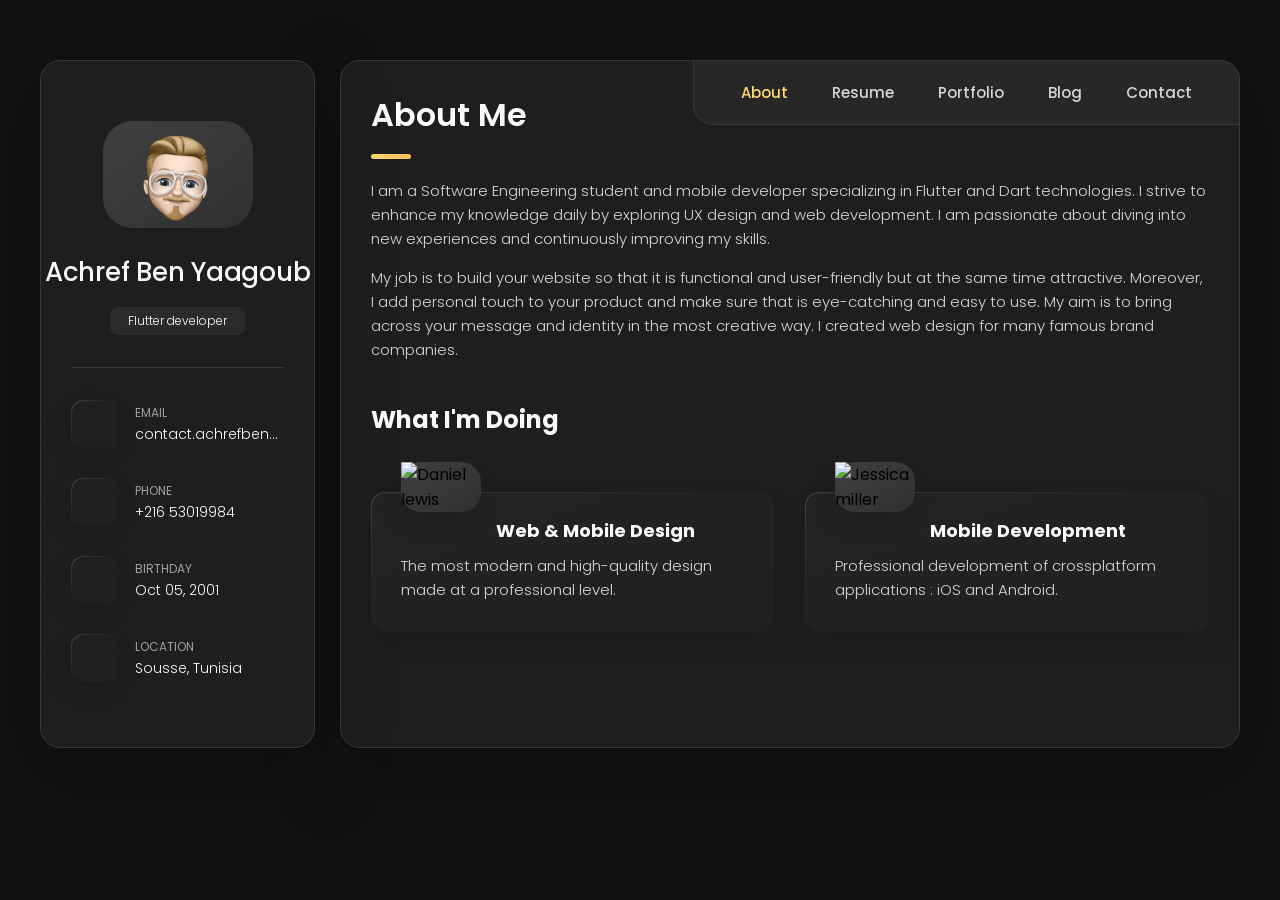
==== index.html @ 183ecbfb "new experiences added" ====
<!DOCTYPE html>
<html lang="en">

<head>
  <meta charset="UTF-8">
  <meta http-equiv="X-UA-Compatible" content="IE=edge">
  <meta name="viewport" content="width=device-width, initial-scale=1.0">
  <title> Personal Portfolio</title>

  <!--
    - favicon
  -->
  <link rel="shortcut icon" href="./assets/images/logo.ico" type="image/x-icon">

  <!--
    - custom css link
  -->
  <link rel="stylesheet" href="./assets/css/style.css">

  <!--
    - google font link
  -->
  <link rel="preconnect" href="https://fonts.googleapis.com">
  <link rel="preconnect" href="https://fonts.gstatic.com" crossorigin>
  <link href="https://fonts.googleapis.com/css2?family=Poppins:wght@300;400;500;600&display=swap" rel="stylesheet">
</head>

<body>

  <!--
    - #MAIN
  -->

  <main>

    <!--
      - #SIDEBAR
    -->

    <aside class="sidebar" data-sidebar>

      <div class="sidebar-info">

        <figure class="avatar-box">
          <img src="./assets/images/emoji.png" alt="Achref Ben Yaagoub" width="80">
        </figure>

        <div class="info-content">
          <h1 class="name" title="Achref Ben Yaagoub">Achref Ben Yaagoub</h1>

          <p class="title">Flutter  developer</p>
        </div>

        <button class="info_more-btn" data-sidebar-btn>
          <span>Show Contacts</span>

          <ion-icon name="chevron-down"></ion-icon>
        </button>

      </div>

      <div class="sidebar-info_more">

        <div class="separator"></div>

        <ul class="contacts-list">

          <li class="contact-item">

            <div class="icon-box">
              <ion-icon name="mail-outline"></ion-icon>
            </div>

            <div class="contact-info">
              <p class="contact-title">Email</p>

              <a href="mailto:contact.achrefbenyaagoub@gmail.com"
                class="contact-link">contact.achrefbenyaagoub@gmail.com</a>
            </div>

          </li>

          <li class="contact-item">

            <div class="icon-box">
              <ion-icon name="phone-portrait-outline"></ion-icon>
            </div>

            <div class="contact-info">
              <p class="contact-title">Phone</p>

              <a href="tel:+216 53019984" class="contact-link">+216 53019984</a>
            </div>

          </li>

          <li class="contact-item">

            <div class="icon-box">
              <ion-icon name="calendar-outline"></ion-icon>
            </div>

            <div class="contact-info">
              <p class="contact-title">Birthday</p>

              <time datetime="1982-06-23">Oct 05, 2001</time>
            </div>

          </li>

          <li class="contact-item">

            <div class="icon-box">
              <ion-icon name="location-outline"></ion-icon>
            </div>

            <div class="contact-info">
              <p class="contact-title">Location</p>

              <address>Sousse, Tunisia</address>
            </div>

          </li>

        </ul>

        <div class="separator"></div>

        <ul class="social-list">

          <li class="social-item">
            <a href="https://github.com/Achref200" class="social-link">
              <ion-icon name="logo-facebook"></ion-icon>
            </a>
          </li>

          <li class="social-item">
            <a href="https://www.behance.net/achrefbenyaa" class="social-link">
              <ion-icon name="logo-behance"></ion-icon>
            </a>
          </li>

          <li class="social-item">
            <a href="https://github.com/Achref200" class="social-link">
              <ion-icon name="logo-github"></ion-icon>
            </a>
          </li>
          <li class="social-item">
            <a href="https://www.linkedin.com/in/achref-ben-yaagoub-77b6b1229/" class="social-link">
              <ion-icon name="logo-linkedin"></ion-icon>
            </a>
          </li>
        </ul>

      </div>

    </aside>





    <!--
      - #main-content
    -->

    <div class="main-content">

      <!--
        - #NAVBAR
      -->

      <nav class="navbar">

        <ul class="navbar-list">

          <li class="navbar-item">
            <button class="navbar-link  active" data-nav-link>About</button>
          </li>

          <li class="navbar-item">
            <button class="navbar-link" data-nav-link>Resume</button>
          </li>

          <li class="navbar-item">
            <button class="navbar-link" data-nav-link>Portfolio</button>
          </li>

          <li class="navbar-item">
            <button class="navbar-link" data-nav-link>Blog</button>
          </li>

          <li class="navbar-item">
            <button class="navbar-link" data-nav-link>Contact</button>
          </li>

        </ul>

      </nav>





      <!--
        - #ABOUT
      -->

      <article class="about  active" data-page="about">

        <header>
          <h2 class="h2 article-title">About me</h2>
        </header>

        <section class="about-text">
          <p>
            I am a Software Engineering student and mobile developer specializing in Flutter and Dart technologies.
            I strive to enhance my knowledge daily by exploring UX design and web development.
            I am passionate about diving into new experiences and continuously improving my skills.
          </p>

          <p>
            My job is to build your website so that it is functional and user-friendly but at the same time attractive.
            Moreover, I
            add personal touch to your product and make sure that is eye-catching and easy to use. My aim is to bring
            across your
            message and identity in the most creative way. I created web design for many famous brand companies.
          </p>
        </section>


        <!--
          - service
        -->
        <!-- 
        <section class="service">

          <h3 class="h3 service-title">What i'm doing</h3>

          <ul class="service-list">

            <li class="service-item">

              <div class="service-icon-box">
                <img src="./assets/images/icon-design.svg
                " alt="design icon" width="40">
              </div>

              <div class="service-content-box">
                <h4 class="h4 service-item-title">Web & Mobile design</h4>

                <p class="service-item-text">
                  The most modern and high-quality design made at a professional level.
                </p>
              </div>

            </li>

            <li class="service-item">

              <div class="service-icon-box">
                <img src="./assets/images/icon-dev.svg" alt="Web development icon" width="40">
              </div>

              <div class="service-content-box">
                <h4 class="h4 service-item-title">Web development</h4>

                <p class="service-item-text">
                  High-quality development of sites at the professional level.
                </p>
              </div>

            </li>

            <li class="service-item">

              <div class="service-icon-box">
                <img src="./assets/images/icon-app.svg" alt="mobile app icon" width="40">
              </div>

              <div class="service-content-box">
                <h4 class="h4 service-item-title">Mobile development</h4>

                <p class="service-item-text">
                  Professional development of crossplatform applications : iOS and Android.
                </p>
              </div>

            </li>

            <li class="service-item">

              <div class="service-icon-box">
                <img src="./assets/images/icon-dev.svg" alt="camera icon" width="40">
              </div>

              <div class="service-content-box">
                <h4 class="h4 service-item-title">Game development</h4>

                <p class="service-item-text">
                  I make a very amazing games.
                </p>
              </div>

            </li>

          </ul>

        </section> -->


        <!--
          - testimonials
        -->

        <section class="testimonials">

          <h3 class="h3 testimonials-title">What i'm doing</h3>

          <ul class="testimonials-list has-scrollbar">

            <li class="testimonials-item">
              <div class="content-card" data-testimonials-item>

                <figure class="testimonials-avatar-box">
                  <img src="./assets/images/icon-design.svg" alt="Daniel lewis" width="40" data-testimonials-avatar>
                </figure>

                <h4 class="h4 testimonials-item-title" data-testimonials-title>Web & Mobile design</h4>

                <div class="testimonials-text" data-testimonials-text>
                  <p>
                    The most modern and high-quality design made at a professional level.
                  </p>
                </div>

              </div>
            </li>

            <li class="testimonials-item">
              <div class="content-card" data-testimonials-item>

                <figure class="testimonials-avatar-box">
                  <img src="./assets/images/icon-app.svg" alt="Jessica miller" width="40" data-testimonials-avatar>
                </figure>

                <h4 class="h4 testimonials-item-title" data-testimonials-title>Mobile Development</h4>

                <div class="testimonials-text" data-testimonials-text>
                  <p>
                    Professional development of crossplatform applications : iOS and Android.
                  </p>
                </div>

              </div>
            </li>

            <li class="testimonials-item">
              <div class="content-card" data-testimonials-item>

                <figure class="testimonials-avatar-box">
                  <img src="./assets/images/icon-dev.svg" alt="Daniel lewis" width="40" data-testimonials-avatar>
                </figure>

                <h4 class="h4 testimonials-item-title" data-testimonials-title>Web development</h4>

                <div class="testimonials-text" data-testimonials-text>
                  <p>
                    High-quality development of sites at the professional level.
                  </p>
                </div>

              </div>
            </li>

            <li class="testimonials-item">
              <div class="content-card" data-testimonials-item>

                <figure class="testimonials-avatar-box">
                  <img src="./assets/images/icon-dev.svg" alt="Jessica miller" width="40" data-testimonials-avatar>
                </figure>

                <h4 class="h4 testimonials-item-title" data-testimonials-title>Game Development</h4>

                <div class="testimonials-text" data-testimonials-text>
                  <p>
                    I make a very amazing games.
                  </p>
                </div>

              </div>
            </li>


          </ul>

        </section>


        <!--
          - testimonials modal
        -->

        <div class="modal-container" data-modal-container>

          <div class="overlay" data-overlay></div>

          <section class="testimonials-modal">

            <button class="modal-close-btn" data-modal-close-btn>
              <ion-icon name="close-outline"></ion-icon>
            </button>

            <div class="modal-img-wrapper">
              <figure class="modal-avatar-box">
                <img src="./assets/images/avatar-1.png" alt="Daniel lewis" width="80" data-modal-img>
              </figure>

              <img src="./assets/images/icon-quote.svg" alt="quote icon">
            </div>

            <div class="modal-content">

              <h4 class="h3 modal-title" data-modal-title></h4>

              <time datetime="2024-05-14">14 Mai, 2024</time>

              <div data-modal-text>
                <p>

                </p>
              </div>

            </div>

          </section>

        </div>


        <!--
          - clients
        -->

        <!-- <section class="clients">

          <h3 class="h3 clients-title">Clients</h3>

          <ul class="clients-list has-scrollbar">

            <li class="clients-item">
              <a href="#">
                <img src="./assets/images/logo-1-color.png" alt="client logo">
              </a>
            </li>

            <li class="clients-item">
              <a href="#">
                <img src="./assets/images/logo-2-color.png" alt="client logo">
              </a>
            </li>

            <li class="clients-item">
              <a href="#">
                <img src="./assets/images/logo-3-color.png" alt="client logo">
              </a>
            </li>

            <li class="clients-item">
              <a href="#">
                <img src="./assets/images/logo-4-color.png" alt="client logo">
              </a>
            </li>

            <li class="clients-item">
              <a href="#">
                <img src="./assets/images/logo-5-color.png" alt="client logo">
              </a>
            </li>

            <li class="clients-item">
              <a href="#">
                <img src="./assets/images/logo-6-color.png" alt="client logo">
              </a>
            </li>

          </ul>

        </section> -->

      </article>





      <!--
        - #RESUME
      -->

      <article class="resume" data-page="resume">

        <header>
          <h2 class="h2 article-title">Resume</h2>
        </header>

        <section class="timeline">

          <div class="title-wrapper">
            <div class="icon-box">
              <ion-icon name="book-outline"></ion-icon>
            </div>

            <h3 class="h3">Education</h3>
          </div>

          <ol class="timeline-list">

            <li class="timeline-item">

              <h4 class="h4 timeline-item-title">MULTIDISCIPLINARY AND INTERNATIONAL DIGITAL UNIVERSITY - Tunisia Sousse
              </h4>

              <span>2023 — Current</span>

              <p class="timeline-text">
                Master’s Degree in Software engineering and computer Science .
              </p>

            </li>

            <li class="timeline-item">

              <h4 class="h4 timeline-item-title">ISITCOM : Higher Institute of Computer Science and Communication
                Technologies of Hammam Sousse.</h4>

              <span>2020 — 2023</span>

              <p class="timeline-text">
                Bachelor in Technology of Information and Communications ( Telecommunications ) .
              </p>

            </li>

            <li class="timeline-item">

              <h4 class="h4 timeline-item-title">HIGH SCHOOL - Medenine Djerba </h4>

              <span>2016 — 2020</span>

              <p class="timeline-text">
                High School Diploma Of Computer Sciences
              </p>

            </li>

          </ol>

        </section>

        <section class="timeline">

          <div class="title-wrapper">
            <div class="icon-box">
              <ion-icon name="book-outline"></ion-icon>
            </div>

            <h3 class="h3">Experiences</h3>
          </div>

          <ol class="timeline-list">
            <li class="timeline-item">

              <h4 class="h4 timeline-item-title">Mobile developer ( Quetratech )</h4>

              <span>July 2024 — Current</span>

              <p class="timeline-text">
                Worked by the following technologies/languages:
                Swagger /
                Trello /
                Figma/
                OneSignal /
                (CRUD)
               <br>
                Flutter & Dart  
                Integration Rest APIs
                FIrebase
              </p>

            </li>

            <li class="timeline-item">

              <h4 class="h4 timeline-item-title"> Freelancer : UX Designer & Web developer</h4>

              <span>January 2022 — Current</span>

              <p class="timeline-text">
                Worked by the following technologies/languages:
                Figma /
                HTML/CSS /
                React.js /
                Tailwind <br>
                HTML/CSS/JS
                SQL/PHP (CRUD)
                Bootstrap 5 <br>
                Flutter & Dart  
                Integration Rest APIs
                FIrebase
              </p>

            </li>

            <li class="timeline-item">

              <h4 class="h4 timeline-item-title">UX Core Product : Mobile developer ( Insight + )</h4>

              <span>Dec 2023 — April 2024</span>

              <p class="timeline-text">
                Experienced with the following technologies/languages:
                - Flutter & Dart <br>
                - Integration of REST and GraphQL APIs <br>
                - Github and GItlab (Actions / Packages) / Mono repositories <br>
                - UX UI design for the new platform. <br>
                Developed mobile application in diverse operating system ( Windows & Mac ) using android and iOS
                software .
              </p>

            </li>

            <li class="timeline-item">

              <h4 class="h4 timeline-item-title">IT Instructor</h4>

              <span>March 2023 — February 2024</span>

              <p class="timeline-text">
                Studies BTS/ BTP student basic IT software ( PowerPoint - Exel - Word ). <br>
                Trained How to be a UI UX Designer from scratch in bootcamps .<br>
                Learned students how to start their professional workflow and how to create their portfolio and their
                first steps in UI creation . <br>

              </p>

            </li>

            <li class="timeline-item">

              <h4 class="h4 timeline-item-title">Game Developer intern (Tadreex) </h4>

              <span>Mars 2023 — June 2023</span>

              <p class="timeline-text">
                Experienced with the following technologies/languages:
                C#  /
                Unity Game Engine /
                Integration of REST APIs for users authentications /
                Firebase database management <br>
                Designed the game interfaces and modeled 3D and 2D screens and elements ( Characters , Textures , Trees ... ) by Blender .

              </p>

            </li>

            <li class="timeline-item">

              <h4 class="h4 timeline-item-title">UI UX Product Designer intern (GOMYCODE) </h4>

              <span>January 2023 — Mars 2023</span>

              <p class="timeline-text">
                Designed user interfaces & user experience using Figma & Adobe XD <br>
                Collaborated with product managers and engineers with Notion and Scrum Methodology  to gather requirements from users before designing ideas <br>
                Created a Low-Fidelity and High-Fidelity prototypes for release and pre-production before delivery to the development team. <br>
              </p>

            </li>
            <li class="timeline-item">

              <h4 class="h4 timeline-item-title">Web Developer & Content Creator intern (Advance Web) </h4>

              <span> June 2022 - Sept 2022</span>

              <p class="timeline-text">
                Created Arabic , French , and English articles which describe the company’s goals .  <br>
                Experienced with the following technologies/languages:
                - PHP/SQL  <br>
                - SCSS/HTML/bootstrap 5 <br>
                - React.js <br>
                - Integration of REST APIs. <br>
    
                Created a simple website using WordPress . <br>
              </p>

            </li>
          </ol>

        </section>






        <section class="service">

          <h3 class="h3 service-title">Certifications</h3>

          <ul class="service-list">
            <li class="service-item">

              <!-- <div class="service-icon-box">
                <img src="./assets/images/icon-design.svg
                " alt="design icon" width="40">
              </div> -->

              

           <div class="service-content-box">
                <h4 class="h4 service-item-title">Flutter & Dart - The Complete Guide [2024 Edition]</h4>

                <p class="service-item-text">
                  From Udemy Courses 
                </p>
              </div> 
            </li>
            <li class="service-item">

              <!-- <div class="service-icon-box">
                <img src="./assets/images/icon-design.svg
                " alt="design icon" width="40">
              </div> -->

              

              <div class="service-content-box">
                <h4 class="h4 service-item-title">Oracle Cloud Infrastructure 2023 AI Foundations</h4>

                <p class="service-item-text">
                  It was my first step in the artificial intelligence field.
                </p>
              </div>

            </li>

            <li class="service-item">

              <!-- <div class="service-icon-box">
                <img src="./assets/images/icon-dev.svg" alt="Web development icon" width="40">
              </div> -->

              <div class="service-content-box">
                <h4 class="h4 service-item-title">AWS ACADEMY CLOUD FOUNDATIONS : </h4>

                <p class="service-item-text">
                  Amazon web services aWS 2022 , it was my first step in the cloud ans services field.
                </p>
              </div>

            </li>

            <li class="service-item">

              <!-- <div class="service-icon-box">
                <img src="./assets/images/icon-app.svg" alt="mobile app icon" width="40">
              </div> -->

              <div class="service-content-box">
                <h4 class="h4 service-item-title">Scrum Fundamentals : </h4>

                <p class="service-item-text">
                  VMEdu 2023, it helped me to integrate with teamates .
                </p>
              </div>

            </li>

            <li class="service-item">

              <!-- <div class="service-icon-box">
                <img src="./assets/images/icon-dev.svg" alt="camera icon" width="40">
              </div> -->

              <div class="service-content-box">
                <h4 class="h4 service-item-title">how to become instructor  : GOMYCODE 2023.</h4>

                <p class="service-item-text">
                  I helped me to be a good IT instructor.
                </p>
              </div>

            </li>
           
            <li class="service-item">

              <!-- <div class="service-icon-box">
                <img src="./assets/images/icon-dev.svg" alt="camera icon" width="40">
              </div> -->

              <div class="service-content-box">
                <h4 class="h4 service-item-title"> Game Development.</h4>

                <p class="service-item-text">
                  CGI Studio collaborated with Microsoft
                  ESSTHS club 2022.                </p>
              </div>

            </li>
          </ul>

        </section>












        <!-- <section class="skill">

          <h3 class="h3 skills-title">My skills</h3>

          <ul class="skills-list content-card">

            <li class="skills-item">

              <div class="title-wrapper">
                <h5 class="h5">Web design</h5>
                <data value="80">80%</data>
              </div>

              <div class="skill-progress-bg">
                <div class="skill-progress-fill" style="width: 10%;"></div>
              </div>

            </li>

            <li class="skills-item">

              <div class="title-wrapper">
                <h5 class="h5">Graphic design</h5>
                <data value="70">70%</data>
              </div>

              <div class="skill-progress-bg">
                <div class="skill-progress-fill" style="width: 70%;"></div>
              </div>

            </li>

            <li class="skills-item">

              <div class="title-wrapper">
                <h5 class="h5">Branding</h5>
                <data value="90">90%</data>
              </div>

              <div class="skill-progress-bg">
                <div class="skill-progress-fill" style="width: 90%;"></div>
              </div>

            </li>

            <li class="skills-item">

              <div class="title-wrapper">
                <h5 class="h5">WordPress</h5>
                <data value="50">50%</data>
              </div>

              <div class="skill-progress-bg">
                <div class="skill-progress-fill" style="width: 50%;"></div>
              </div>

            </li>

          </ul>

        </section> -->

      </article>





      <!--
        - #PORTFOLIO
      -->

      <article class="portfolio" data-page="portfolio">

        <header>
          <h2 class="h2 article-title">Portfolio</h2>
        </header>

        <section class="projects">

          <ul class="filter-list">

            <li class="filter-item">
              <button class="active" data-filter-btn>All</button>
            </li>

            <li class="filter-item">
              <button data-filter-btn>Web design</button>
            </li>
            <li class="filter-item">
              <button data-filter-btn>Mobile design</button>
            </li>
            <li class="filter-item">
              <button data-filter-btn>Applications</button>
            </li>

            <li class="filter-item">
              <button data-filter-btn>Web development</button>
            </li>

          </ul>

          <div class="filter-select-box">

            <button class="filter-select" data-select>

              <div class="select-value" data-selecct-value>Select category</div>

              <div class="select-icon">
                <ion-icon name="chevron-down"></ion-icon>
              </div>

            </button>

            <ul class="select-list">

              <li class="select-item">
                <button data-select-item>All</button>
              </li>

              <li class="select-item">
                <button data-select-item>Web design</button>
              </li>
              <li class="select-item">
                <button data-select-item>Mobile design</button>
              </li>
              <li class="select-item">
                <button data-select-item>Applications</button>
              </li>

              <li class="select-item">
                <button data-select-item>Web development</button>
              </li>

            </ul>

          </div>

      <!--
        - #WEB
      -->
          <ul class="project-list">

            <li class="project-item  active" data-filter-item data-category="web development">
              <a href="https://dubaii-offshore.vercel.app/">

                <figure class="project-img">
                  <div class="project-item-icon-box">
                    <ion-icon name="eye-outline"></ion-icon>
                  </div>
                  <img src="./assets/images/dubai_project.png" alt="finance" loading="lazy">

                </figure>

                <h3 class="project-title">Dubai Offshore</h3>

                <p class="project-category">Web development</p>

              </a>
            </li>

            <li class="project-item  active" data-filter-item data-category="web development">
              <a href="https://digivolution.tn">

                <figure class="project-img">
                  <div class="project-item-icon-box">
                    <ion-icon name="eye-outline"></ion-icon>
                  </div>

                  <img src="./assets/images/digivolutio_project.png" alt="finance" loading="lazy">
                </figure>

                <h3 class="project-title">Digivolution Agency</h3>

                <p class="project-category">Web development</p>

              </a>
            </li>

            <li class="project-item  active" data-filter-item data-category="web development">
              <a href="https://github.com/Achref200/project_web_dev">

                <figure class="project-img">
                  <div class="project-item-icon-box">
                    <ion-icon name="eye-outline"></ion-icon>
                  </div>

                  <img src="./assets/images/planetfood_project.png" alt="finance" loading="lazy">
                </figure>

                <h3 class="project-title">Planet food Restaurant</h3>

                <p class="project-category">Web development</p>

              </a>
            </li>


         
            <li class="project-item  active" data-filter-item data-category="web development">
              <a href="#">

                <figure class="project-img">
                  <div class="project-item-icon-box">
                    <ion-icon name="eye-outline"></ion-icon>
                  </div>

                  <img src="./assets/images/travel_project.png" alt="finance" loading="lazy">
                </figure>

                <h3 class="project-title">Travel Website</h3>

                <p class="project-category">Web development</p>

              </a>
            </li>
            <li class="project-item  active" data-filter-item data-category="web development">
              <a href="https://www.fleursdelyssa.com/">

                <figure class="project-img">
                  <div class="project-item-icon-box">
                    <ion-icon name="eye-outline"></ion-icon>
                  </div>

                  <img src="./assets/images/project-10.png" alt="finance" loading="lazy">
                </figure>

                <h3 class="project-title">Fleur d'Elyssa</h3>

                <p class="project-category">Web development</p>

              </a>
            </li>

        
      <!--
        - #DESIGN
      -->

           
            <li class="project-item  active" data-filter-item data-category="web design">
              <a href="https://www.behance.net/gallery/182840181/BarberShop-(-User-Barber-)-Flows-UI-UX-Design">

                <figure class="project-img">
                  <div class="project-item-icon-box">
                    <ion-icon name="eye-outline"></ion-icon>
                  </div>

                  <img src="./assets/images/design-1.png" alt="metaspark" loading="lazy">
                </figure>

                <h3 class="project-title">Barbershop App</h3>

                <p class="project-category">Web design</p>

              </a>
            </li>


            <li class="project-item  active" data-filter-item data-category="web design">
              <a href="https://www.behance.net/gallery/182840181/BarberShop-(-User-Barber-)-Flows-UI-UX-Design">

                <figure class="project-img">
                  <div class="project-item-icon-box">
                    <ion-icon name="eye-outline"></ion-icon>
                  </div>

                  <img src="./assets/images/travel.png" alt="metaspark" loading="lazy">
                </figure>

                <h3 class="project-title"> Travel Website</h3>

                <p class="project-category">Web design</p>

              </a>
            </li>
           
            <li class="project-item  active" data-filter-item data-category="web design">
              <a href="#">

                <figure class="project-img">
                  <div class="project-item-icon-box">
                    <ion-icon name="eye-outline"></ion-icon>
                  </div>

                  <img src="./assets/images/design-2.png" alt="metaspark" loading="lazy">
                </figure>

                <h3 class="project-title">E-commerce : SERENOV</h3>

                <p class="project-category">Web design</p>

              </a>
            </li>


            <li class="project-item  active" data-filter-item data-category="web design">
              <a href="#">

                <figure class="project-img">
                  <div class="project-item-icon-box">
                    <ion-icon name="eye-outline"></ion-icon>
                  </div>

                  <img src="./assets/images/food.png" alt="metaspark" loading="lazy">
                </figure>

                <h3 class="project-title">Food Restaurant : Planet Food</h3>

                <p class="project-category">Web design</p>

              </a>
            </li>

            <li class="project-item  active" data-filter-item data-category="mobile design">
              <a href="#">

                <figure class="project-img">
                  <div class="project-item-icon-box">
                    <ion-icon name="eye-outline"></ion-icon>
                  </div>

                  <img src="./assets/images/design-3.png" alt="metaspark" loading="lazy">
                </figure>

                <h3 class="project-title">Recloth</h3>

                <p class="project-category">Mobile design</p>

              </a>
            </li>
      

            <li class="project-item  active" data-filter-item data-category="mobile design">
              <a href="#">

                <figure class="project-img">
                  <div class="project-item-icon-box">
                    <ion-icon name="eye-outline"></ion-icon>
                  </div>

                  <img src="./assets/images/design-5.png" alt="metaspark" loading="lazy">
                </figure>

                <h3 class="project-title">I filter</h3>

                <p class="project-category">Mobile design</p>

              </a>
            </li>
         


            <li class="project-item  active" data-filter-item data-category="mobile design">
              <a href="#">

                <figure class="project-img">
                  <div class="project-item-icon-box">
                    <ion-icon name="eye-outline"></ion-icon>
                  </div>

                  <img src="./assets/images/feelart.png" alt="metaspark" loading="lazy">
                </figure>

                <h3 class="project-title">FeelArt</h3>

                <p class="project-category">Mobile design</p>

              </a>
            </li>

            <li class="project-item  active" data-filter-item data-category="mobile design">
              <a href="#">

                <figure class="project-img">
                  <div class="project-item-icon-box">
                    <ion-icon name="eye-outline"></ion-icon>
                  </div>

                  <img src="./assets/images/pp.png" alt="metaspark" loading="lazy">
                </figure>

                <h3 class="project-title">Mobile Portfolio</h3>

                <p class="project-category">Mobile design</p>

              </a>
            </li>
          
            <li class="project-item  active" data-filter-item data-category="mobile design">
              <a href="#">

                <figure class="project-img">
                  <div class="project-item-icon-box">
                    <ion-icon name="eye-outline"></ion-icon>
                  </div>

                  <img src="./assets/images/taxico.png" alt="metaspark" loading="lazy">
                </figure>

                <h3 class="project-title">Taxico  </h3>

                <p class="project-category">Mobile design</p>

              </a>
            </li>
            <li class="project-item  active" data-filter-item data-category="mobile design">
              <a href="#">

                <figure class="project-img">
                  <div class="project-item-icon-box">
                    <ion-icon name="eye-outline"></ion-icon>
                  </div>

                  <img src="./assets/images/supavape.png" alt="metaspark" loading="lazy">
                </figure>

                <h3 class="project-title">Supa Vape  </h3>

                <p class="project-category">Mobile design</p>

              </a>
            </li>

            <li class="project-item  active" data-filter-item data-category="mobile design">
              <a href="#">

                <figure class="project-img">
                  <div class="project-item-icon-box">
                    <ion-icon name="eye-outline"></ion-icon>
                  </div>

                  <img src="./assets/images/serfice.png" alt="metaspark" loading="lazy">
                </figure>

                <h3 class="project-title">Serfice </h3>

                <p class="project-category">Mobile design</p>

              </a>
            </li>


            <li class="project-item  active" data-filter-item data-category="web design">
              <a href="#">

                <figure class="project-img">
                  <div class="project-item-icon-box">
                    <ion-icon name="eye-outline"></ion-icon>
                  </div>

                  <img src="./assets/images/Recloth Web 1.png" alt="metaspark" loading="lazy">
                </figure>

                <h3 class="project-title"> Recloth web  </h3>

                <p class="project-category">web design</p>

              </a>
            </li>
      <!--
        - #MOBILE
      -->

  

        <li class="project-item active" data-filter-item data-category="applications">
          <a href="#">
            <figure class="project-img">
              <div class="project-item-icon-box">
                <ion-icon name="eye-outline"></ion-icon>
              </div>
              <img src="./assets/images/mobile-1.png" alt="task manager" loading="lazy">
            </figure>
            <h3 class="project-title">Barbershop</h3>
            <p class="project-category">Applications</p>
          </a>
        </li>
      
        <li class="project-item active" data-filter-item data-category="applications">
          <a href="#">
            <figure class="project-img">
              <div class="project-item-icon-box">
                <ion-icon name="eye-outline"></ion-icon>
              </div>
              <img src="./assets/images/mobile-2.png" alt="brawlhalla" loading="lazy">
            </figure>
            <h3 class="project-title">Atastoon</h3>
            <p class="project-category">Applications</p>
          </a>
        </li>
      
        <li class="project-item active" data-filter-item data-category="applications">
          <a href="#">
            <figure class="project-img">
              <div class="project-item-icon-box">
                <ion-icon name="eye-outline"></ion-icon>
              </div>
              <img src="./assets/images/Exsys.png" alt="exsys mobile app" loading="lazy">
            </figure>
            <h3 class="project-title">Exsys Mobile App</h3>
            <p class="project-category">Applications</p>
          </a>
        </li>
      
        <li class="project-item active" data-filter-item data-category="applications">
          <a href="https://github.com/Achref200/sourie">
            <figure class="project-img">
              <div class="project-item-icon-box">
                <ion-icon name="eye-outline"></ion-icon>
              </div>
              <img src="./assets/images/design10.png" alt="travel app" loading="lazy">
            </figure>
            <h3 class="project-title">Travel App</h3>
            <p class="project-category">Applications</p>
          </a>
        </li>
      
        <li class="project-item active" data-filter-item data-category="applications">
          <a href="#">
            <figure class="project-img">
              <div class="project-item-icon-box">
                <ion-icon name="eye-outline"></ion-icon>
              </div>
              <img src="./assets/images/mobile-5.png" alt="ai assistant" loading="lazy">
            </figure>
            <h3 class="project-title">AI Assistant</h3>
            <p class="project-category">Applications</p>
          </a>
        </li>
        <li class="project-item active" data-filter-item data-category="applications">
          <a href="#">
            <figure class="project-img">
              <div class="project-item-icon-box">
                <ion-icon name="eye-outline"></ion-icon>
              </div>
              <img src="./assets/images/mobile-6.png" alt="ai assistant" loading="lazy">
            </figure>
            <h3 class="project-title">Talent619</h3>
            <p class="project-category">Applications</p>
          </a>
        </li>
      



          </ul>

        </section>

      </article>





      <!--
        - #BLOG
      -->

      <article class="blog" data-page="blog">

        <header>
          <h2 class="h2 article-title"></h2>
        </header>

        <section class="blog-posts">

          <ul class="blog-posts-list">

            <li class="blog-post-item">
              <a href="#">

                <figure class="blog-banner-box">
                  <img src="./assets/images/club1.jpg" alt="Design conferences in 2022" loading="lazy">
                </figure>

                <div class="blog-content">

                  <div class="blog-meta">
                    <p class="blog-category">ATAST</p>

                    <span class="dot"></span>

                    <time datetime="2022-02-23">Mars 23, 2023</time>
                  </div>

                  <h3 class="h3 blog-item-title">Team leader</h3>
                  <p class="blog-text">
                    Tunisian Association for the Future of Science and Technology : Second Place in Business & Technology completion.
                  </p>

                </div>

              </a>
            </li>

            <li class="blog-post-item">
              <a href="#">

                <figure class="blog-banner-box">
                  <img src="./assets/images/club2.jpg" alt="Best fonts every designer" loading="lazy">
                </figure>

                <div class="blog-content">

                  <div class="blog-meta">
                    <p class="blog-category">Hackathon</p>

                    <span class="dot"></span>

                    <time datetime="2022-02-23">June 11, 2021</time>
                  </div>

                  <h3 class="h3 blog-item-title">Speaker & Presenter</h3>

                  <p class="blog-text">
                    ISITCOM GOOGLE Club : lil tech competition .
                  </p>

                </div>

              </a>
            </li>

            <li class="blog-post-item">
              <a href="#">

                <figure class="blog-banner-box">
                  <img src="./assets/images/club3.JPG" alt="Design digest #80" loading="lazy">
                </figure>

                <div class="blog-content">

                  <div class="blog-meta">
                    <p class="blog-category">Competition</p>

                    <span class="dot"></span>

                    <time datetime="2022-02-23">Dec 2, 2022</time>
                  </div>

                  <h3 class="h3 blog-item-title">Organization team</h3>

                  <p class="blog-text">
                   Nuit de l'info : International competition
                  </p>

                </div>

              </a>
            </li>

            <li class="blog-post-item">
              <a href="#">

                <figure class="blog-banner-box">
                  <img src="./assets/images/club4.png" alt="UI interactions of the week" loading="lazy">
                </figure>

                <div class="blog-content">

                  <div class="blog-meta">
                    <p class="blog-category">Valenteer</p>

                    <span class="dot"></span>

                    <time datetime="2022-02-23">Mars 2, 2022</time>
                  </div>

                  <h3 class="h3 blog-item-title">UX UI Designer Trainer</h3>

                  <p class="blog-text">
                    At ATAST Club ISITCOM and Amideast 
                  </p>

                </div>

              </a>
            </li>

            <li class="blog-post-item">
              <a href="#">

                <figure class="blog-banner-box">
                  <img src="./assets/images/club5.png" alt="The forgotten art of spacing" loading="lazy">
                </figure>

                <div class="blog-content">

                  <div class="blog-meta">
                    <p class="blog-category">Club</p>

                    <span class="dot"></span>

                    <time datetime="2022-02-23">Mars 2, 2022</time>
                  </div>

                  <h3 class="h3 blog-item-title">Co leader & Founder & Sponsorship Manager</h3>

                  <p class="blog-text">
                    ATAST Club ISITCOM board member for 2 years                 
                   </p>

                </div>

              </a>
            </li>

            <li class="blog-post-item">
              <a href="#">

                <figure class="blog-banner-box">
                  <img src="./assets/images/nuit-info.png" alt="Design digest #79" loading="lazy">
                </figure>

                <div class="blog-content">

                  <div class="blog-meta">
                    <p class="blog-category">Competition</p>

                    <span class="dot"></span>

                    <time datetime="2022-02-23">Dec 2, 2023</time>
                  </div>

                  <h3 class="h3 blog-item-title">Team Lead</h3>

                  <p class="blog-text">
                    Nuit de l'info : International competition                  </p>

                </div>

              </a>
            </li>

          </ul>

        </section>

      </article>





      <!--
        - #CONTACT
      -->

      <article class="contact" data-page="contact">

        <header>
          <h2 class="h2 article-title">Contact</h2>
        </header>

        <section class="mapbox" data-mapbox>
          <figure>
            <iframe src="https://www.google.com/maps/embed?pb=!1m10!1m8!1m3!1d13102.804694097345!2d10.59142537003194!3d35.85089943300296!3m2!1i1024!2i768!4f13.1!5e0!3m2!1sfr!2stn!4v1715918225811!5m2!1sfr!2stn" width="600" height="450" style="border:0;" allowfullscreen="" loading="lazy" referrerpolicy="no-referrer-when-downgrade"></iframe>
          </figure>
        </section>

        <section class="contact-form">

          <h3 class="h3 form-title">Contact Form</h3>

          <form action="#" class="form" data-form>

            <div class="input-wrapper">
              <input type="text" name="fullname" class="form-input" placeholder="Full name" required data-form-input>

              <input type="email" name="email" class="form-input" placeholder="Email address" required data-form-input>
            </div>

            <textarea name="message" class="form-input" placeholder="Your Message" required data-form-input></textarea>

            <button class="form-btn" type="submit" disabled data-form-btn>
              <ion-icon name="paper-plane"></ion-icon>
              <span>Send Message</span>
            </button>

          </form>

        </section>

      </article>

    </div>

  </main>






  <!--
    - custom js link
  -->
  <script src="./assets/js/script.js"></script>

  <!--
    - ionicon link
  -->
  <script type="module" src="https://unpkg.com/ionicons@5.5.2/dist/ionicons/ionicons.esm.js"></script>
  <script nomodule src="https://unpkg.com/ionicons@5.5.2/dist/ionicons/ionicons.js"></script>

</body>

</html>
---- assets/css/style.css ----
:root {

  /**
   * colors
   */

  /* gradient */

  --bg-gradient-onyx: linear-gradient(
    to bottom right, 
    hsl(240, 1%, 25%) 3%, 
    hsl(0, 0%, 19%) 97%
  );
  --bg-gradient-jet: linear-gradient(
    to bottom right, 
    hsla(240, 1%, 18%, 0.251) 0%, 
    hsla(240, 2%, 11%, 0) 100%
  ), hsl(240, 2%, 13%);
  --bg-gradient-yellow-1: linear-gradient(
    to bottom right, 
    hsl(45, 100%, 71%) 0%, 
    hsla(36, 100%, 69%, 0) 50%
  );
  --bg-gradient-yellow-2: linear-gradient(
    135deg, 
    hsla(45, 100%, 71%, 0.251) 0%, 
    hsla(35, 100%, 68%, 0) 59.86%
  ), hsl(240, 2%, 13%);
  --border-gradient-onyx: linear-gradient(
    to bottom right, 
    hsl(0, 0%, 25%) 0%, 
    hsla(0, 0%, 25%, 0) 50%
  );
  --text-gradient-yellow: linear-gradient(
    to right, 
    hsl(45, 100%, 72%), 
    hsl(35, 100%, 68%)
  );

  /* solid */

  --jet: hsl(0, 0%, 22%);
  --onyx: hsl(240, 1%, 17%);
  --eerie-black-1: hsl(240, 2%, 13%);
  --eerie-black-2: hsl(240, 2%, 12%);
  --smoky-black: hsl(0, 0%, 7%);
  --white-1: hsl(0, 0%, 100%);
  --white-2: hsl(0, 0%, 98%);
  --orange-yellow-crayola: hsl(45, 100%, 72%);
  --vegas-gold: hsl(45, 54%, 58%);
  --light-gray: hsl(0, 0%, 84%);
  --light-gray-70: hsla(0, 0%, 84%, 0.7);
  --bittersweet-shimmer: hsl(0, 43%, 51%);

  /**
   * typography
   */

  /* font-family */
  --ff-poppins: 'Poppins', sans-serif;

  /* font-size */
  --fs-1: 24px;
  --fs-2: 18px;
  --fs-3: 17px;
  --fs-4: 16px;
  --fs-5: 15px;
  --fs-6: 14px;
  --fs-7: 13px;
  --fs-8: 11px;

  /* font-weight */
  --fw-300: 300;
  --fw-400: 400;
  --fw-500: 500;
  --fw-600: 600;

  /**
   * shadow
   */
  
  --shadow-1: -4px 8px 24px hsla(0, 0%, 0%, 0.25);
  --shadow-2: 0 16px 30px hsla(0, 0%, 0%, 0.25);
  --shadow-3: 0 16px 40px hsla(0, 0%, 0%, 0.25);
  --shadow-4: 0 25px 50px hsla(0, 0%, 0%, 0.15);
  --shadow-5: 0 24px 80px hsla(0, 0%, 0%, 0.25);

  /**
   * transition
   */

  --transition-1: 0.25s ease;
  --transition-2: 0.5s ease-in-out;

}





/*-----------------------------------*\
  #RESET
\*-----------------------------------*/

*, *::before, *::after {
  margin: 0;
  padding: 0;
  box-sizing: border-box;
}

a { text-decoration: none; }

li { list-style: none; }

img, ion-icon, a, button, time, span { display: block; }

button {
  font: inherit;
  background: none;
  border: none;
  text-align: left;
  cursor: pointer;
}

input, textarea {
  display: block;
  width: 100%;
  background: none;
  font: inherit;
}

::selection {
  background: var(--orange-yellow-crayola);
  color: var(--smoky-black);
}

:focus { outline-color: var(--orange-yellow-crayola); }

html { font-family: var(--ff-poppins); }

body { background: var(--smoky-black); }





/*-----------------------------------*\
  #REUSED STYLE
\*-----------------------------------*/

.sidebar,
article {
  background: var(--eerie-black-2);
  border: 1px solid var(--jet);
  border-radius: 20px;
  padding: 15px;
  box-shadow: var(--shadow-1);
  z-index: 1;
}

.separator {
  width: 100%;
  height: 1px;
  background: var(--jet);
  margin: 16px 0;
}

.icon-box {
  position: relative;
  background: var(--border-gradient-onyx);
  width: 30px;
  height: 30px;
  border-radius: 8px;
  display: flex;
  justify-content: center;
  align-items: center;
  font-size: 16px;
  color: var(--orange-yellow-crayola);
  box-shadow: var(--shadow-1);
  z-index: 1;
}

.icon-box::before {
  content: "";
  position: absolute;
  inset: 1px;
  background: var(--eerie-black-1);
  border-radius: inherit;
  z-index: -1;
}

.icon-box ion-icon { --ionicon-stroke-width: 35px; }

article { display: none; }

article.active {
  display: block;
  animation: fade 0.5s ease backwards;
}

@keyframes fade {
  0% { opacity: 0; }
  100% { opacity: 1; }
}

.h2,
.h3,
.h4,
.h5 {
  color: var(--white-2);
  text-transform: capitalize;
}

.h2 { font-size: var(--fs-1); }

.h3 { font-size: var(--fs-2); }

.h4 { font-size: var(--fs-4); }

.h5 {
  font-size: var(--fs-7);
  font-weight: var(--fw-500);
}

.article-title {
  position: relative;
  padding-bottom: 7px;
}

.article-title::after {
  content: "";
  position: absolute;
  bottom: 0;
  left: 0;
  width: 30px;
  height: 3px;
  background: var(--text-gradient-yellow);
  border-radius: 3px;
}

.has-scrollbar::-webkit-scrollbar {
  width: 5px; /* for vertical scrollbar */
  height: 5px; /* for horizontal scrollbar */
}

.has-scrollbar::-webkit-scrollbar-track {
  background: var(--onyx);
  border-radius: 5px;
}

.has-scrollbar::-webkit-scrollbar-thumb {
  background: var(--orange-yellow-crayola);
  border-radius: 5px;
}

.has-scrollbar::-webkit-scrollbar-button { width: 20px; }

.content-card {
  position: relative;
  background: var(--border-gradient-onyx);
  padding: 15px;
  padding-top: 45px;
  border-radius: 14px;
  box-shadow: var(--shadow-2);
  cursor: pointer;
  z-index: 1;
}

.content-card::before {
  content: "";
  position: absolute;
  inset: 1px;
  background: var(--bg-gradient-jet);
  border-radius: inherit;
  z-index: -1;
}





/*-----------------------------------*\
  #MAIN
\*-----------------------------------*/

main {
  margin: 15px 12px;
  margin-bottom: 75px;
  min-width: 259px;
}





/*-----------------------------------*\
  #SIDEBAR
\*-----------------------------------*/

.sidebar {
  margin-bottom: 15px;
  max-height: 112px;
  overflow: hidden;
  transition: var(--transition-2);
}

.sidebar.active { max-height: 405px; }

.sidebar-info {
  position: relative;
  display: flex;
  justify-content: flex-start;
  align-items: center;
  gap: 15px;
}

.avatar-box {
  background: var(--bg-gradient-onyx);
  border-radius: 20px;
}

.info-content .name {
  color: var(--white-2);
  font-size: var(--fs-3);
  font-weight: var(--fw-500);
  letter-spacing: -0.25px;
  margin-bottom: 10px;
}

.info-content .title {
  color: var(--white-1);
  background: var(--onyx);
  font-size: var(--fs-8);
  font-weight: var(--fw-300);
  width: max-content;
  padding: 3px 12px;
  border-radius: 8px;
}

.info_more-btn {
  position: absolute;
  top: -15px;
  right: -15px;
  border-radius: 0 15px;
  font-size: 13px;
  color: var(--orange-yellow-crayola);
  background: var(--border-gradient-onyx);
  padding: 10px;
  box-shadow: var(--shadow-2);
  transition: var(--transition-1);
  z-index: 1;
}

.info_more-btn::before {
  content: "";
  position: absolute;
  inset: 1px;
  border-radius: inherit;
  background: var(--bg-gradient-jet);
  transition: var(--transition-1);
  z-index: -1;
}

.info_more-btn:hover,
.info_more-btn:focus { background: var(--bg-gradient-yellow-1); }

.info_more-btn:hover::before,
.info_more-btn:focus::before { background: var(--bg-gradient-yellow-2); }

.info_more-btn span { display: none; }

.sidebar-info_more {
  opacity: 0;
  visibility: hidden;
  transition: var(--transition-2);
}

.sidebar.active .sidebar-info_more {
  opacity: 1;
  visibility: visible;
}

.contacts-list {
  display: grid;
  grid-template-columns: 1fr;
  gap: 16px;
}

.contact-item {
  min-width: 100%;
  display: flex;
  align-items: center;
  gap: 16px;
}

.contact-info {
  max-width: calc(100% - 46px);
  width: calc(100% - 46px);
}

.contact-title {
  color: var(--light-gray-70);
  font-size: var(--fs-8);
  text-transform: uppercase;
  margin-bottom: 2px;
}

.contact-info :is(.contact-link, time, address) {
  color: var(--white-2);
  font-size: var(--fs-7);
}

.contact-info address { font-style: normal; }

.social-list {
  display: flex;
  justify-content: flex-start;
  align-items: center;
  gap: 15px;
  padding-bottom: 4px;
  padding-left: 7px;
}

.social-item .social-link {
  color: var(--light-gray-70);
  font-size: 18px;
}


.social-item .social-link:hover { color: var(--light-gray); }





/*-----------------------------------*\
  #NAVBAR
\*-----------------------------------*/

.navbar {
  position: fixed;
  bottom: 0;
  left: 0;
  width: 100%;
  background: hsla(240, 1%, 17%, 0.75);
  backdrop-filter: blur(10px);
  border: 1px solid var(--jet);
  border-radius: 12px 12px 0 0;
  box-shadow: var(--shadow-2);
  z-index: 5;
}

.navbar-list {
  display: flex;
  flex-wrap: wrap;
  justify-content: center;
  align-items: center;
  padding: 0 10px;
}

.navbar-link {
  color: var(--light-gray);
  font-size: var(--fs-8);
  padding: 20px 7px;
  transition: color var(--transition-1);
}

.navbar-link:hover,
.navbar-link:focus { color: var(--light-gray-70); }

.navbar-link.active { color: var(--orange-yellow-crayola); }





/*-----------------------------------*\
  #ABOUT
\*-----------------------------------*/

.about .article-title { margin-bottom: 15px; }

.about-text {
  color: var(--light-gray);
  font-size: var(--fs-6);
  font-weight: var(--fw-300);
  line-height: 1.6;
}

.about-text p { margin-bottom: 15px; }



/**
 * #service 
 */

.service { margin-bottom: 35px; }

.service-title { margin-bottom: 20px; }

.service-list {
  display: grid;
  grid-template-columns: 1fr;
  gap: 20px;
}

.service-item {
  position: relative;
  background: var(--border-gradient-onyx);
  padding: 20px;
  border-radius: 14px;
  box-shadow: var(--shadow-2);
  z-index: 1;
}

.service-item::before {
  content: "";
  position: absolute;
  inset: 1px;
  background: var(--bg-gradient-jet);
  border-radius: inherit;
  z-index: -1;
}

.service-icon-box { margin-bottom: 10px; }

.service-icon-box img { margin: auto; }

.service-content-box { text-align: center; }

.service-item-title { margin-bottom: 7px; }

.service-item-text {
  color: var(--light-gray);
  font-size: var(--fs-6);
  font-weight: var(--fw-3);
  line-height: 1.6;
}


/**
 * #testimonials 
 */

.testimonials { margin-bottom: 30px; }

.testimonials-title { margin-bottom: 20px; }

.testimonials-list {
  display: flex;
  justify-content: flex-start;
  align-items: flex-start;
  gap: 15px;
  margin: 0 -15px;
  padding: 25px 15px;
  padding-bottom: 35px;
  overflow-x: auto;
  scroll-behavior: smooth;
  overscroll-behavior-inline: contain;
  scroll-snap-type: inline mandatory;
}

.testimonials-item {
  min-width: 100%;
  scroll-snap-align: center;
}

.testimonials-avatar-box {
  position: absolute;
  top: 0;
  left: 0;
  transform: translate(15px, -25px);
  background: var(--bg-gradient-onyx);
  border-radius: 14px;
  box-shadow: var(--shadow-1);
}

.testimonials-item-title { margin-bottom: 7px; }

.testimonials-text {
  color: var(--light-gray);
  font-size: var(--fs-6);
  font-weight: var(--fw-300);
  line-height: 1.6;
  display: -webkit-box;
  line-clamp: 4;
  -webkit-line-clamp: 4;
  -webkit-box-orient: vertical;
  overflow: hidden;
}


/**
 * #testimonials-modal
 */

.modal-container {
  position: fixed;
  top: 0;
  left: 0;
  width: 100%;
  height: 100%;
  display: flex;
  justify-content: center;
  align-items: center;
  overflow-y: auto;
  overscroll-behavior: contain;
  z-index: 20;
  pointer-events: none;
  visibility: hidden;
}

.modal-container::-webkit-scrollbar { display: none; }

.modal-container.active {
  pointer-events: all;
  visibility: visible;
}

.overlay {
  position: fixed;
  top: 0;
  left: 0;
  width: 100%;
  height: 100vh;
  background: hsl(0, 0%, 5%);
  opacity: 0;
  visibility: hidden;
  pointer-events: none;
  z-index: 1;
  transition: var(--transition-1);
}

.overlay.active {
  opacity: 0.8;
  visibility: visible;
  pointer-events: all;
}

.testimonials-modal {
  background: var(--eerie-black-2);
  position: relative;
  padding: 15px;
  margin: 15px 12px;
  border: 1px solid var(--jet);
  border-radius: 14px;
  box-shadow: var(--shadow-5);
  transform: scale(1.2);
  opacity: 0;
  transition: var(--transition-1);
  z-index: 2;
}

.modal-container.active .testimonials-modal {
  transform: scale(1);
  opacity: 1;
}

.modal-close-btn {
  position: absolute;
  top: 15px;
  right: 15px;
  background: var(--onyx);
  border-radius: 8px;
  width: 32px;
  height: 32px;
  display: flex;
  justify-content: center;
  align-items: center;
  color: var(--white-2);
  font-size: 18px;
  opacity: 0.7;
}

.modal-close-btn:hover,
.modal-close-btn:focus { opacity: 1; }

.modal-close-btn ion-icon { --ionicon-stroke-width: 50px; }

.modal-avatar-box {
  background: var(--bg-gradient-onyx);
  width: max-content;
  border-radius: 14px;
  margin-bottom: 15px;
  box-shadow: var(--shadow-2);
}

.modal-img-wrapper > img { display: none; }

.modal-title { margin-bottom: 4px; }

.modal-content time {
  font-size: var(--fs-6);
  color: var(--light-gray-70);
  font-weight: var(--fw-300);
  margin-bottom: 10px;
}

.modal-content p {
  color: var(--light-gray);
  font-size: var(--fs-6);
  font-weight: var(--fw-300);
  line-height: 1.6;
}


/**
 * #clients 
 */

.clients { margin-bottom: 15px; }

.clients-list {
  display: flex;
  justify-content: flex-start;
  align-items: flex-start;
  gap: 15px;
  margin: 0 -15px;
  padding: 25px;
  padding-bottom: 25px;
  overflow-x: auto;
  scroll-behavior: smooth;
  overscroll-behavior-inline: contain;
  scroll-snap-type: inline mandatory;
  scroll-padding-inline: 25px;
}

.clients-item {
  min-width: 50%;
  scroll-snap-align: start;
}

.clients-item img {
  width: 100%;
  filter: grayscale(1);
  transition: var(--transition-1);
}

.clients-item img:hover { filter: grayscale(0); }





/*-----------------------------------*\
  #RESUME
\*-----------------------------------*/

.article-title { margin-bottom: 30px; }


/**
 * education and experience 
 */

.timeline { margin-bottom: 30px; }

.timeline .title-wrapper {
  display: flex;
  align-items: center;
  gap: 15px;
  margin-bottom: 25px;
}

.timeline-list {
  font-size: var(--fs-6);
  margin-left: 45px;
}

.timeline-item { position: relative; }

.timeline-item:not(:last-child) { margin-bottom: 20px; }

.timeline-item-title {
  font-size: var(--fs-6);
  line-height: 1.3;
  margin-bottom: 7px;
}

.timeline-list span {
  color: var(--vegas-gold);
  font-weight: var(--fw-400);
  line-height: 1.6;
}

.timeline-item:not(:last-child)::before {
  content: "";
  position: absolute;
  top: -25px;
  left: -30px;
  width: 1px;
  height: calc(100% + 50px);
  background: var(--jet);
}

.timeline-item::after {
  content: "";
  position: absolute;
  top: 5px;
  left: -33px;
  height: 6px;
  width: 6px;
  background: var(--text-gradient-yellow);
  border-radius: 50%;
  box-shadow: 0 0 0 4px var(--jet);
}

.timeline-text {
  color: var(--light-gray);
  font-weight: var(--fw-300);
  line-height: 1.6;
}


/**
 * skills 
 */

.skills-title { margin-bottom: 20px; }

.skills-list { padding: 20px; }


.skills-item:not(:last-child) { margin-bottom: 15px; }

.skill .title-wrapper {
  display: flex;
  align-items: center;
  gap: 5px;
  margin-bottom: 8px;
}

.skill .title-wrapper data {
  color: var(--light-gray);
  font-size: var(--fs-7);
  font-weight: var(--fw-300);
}

.skill-progress-bg {
  background: var(--jet);
  width: 100%;
  height: 8px;
  border-radius: 10px;
}

.skill-progress-fill {
  background: var(--text-gradient-yellow);
  height: 100%;
  border-radius: inherit;
}





/*-----------------------------------*\
  #PORTFOLIO
\*-----------------------------------*/

.filter-list { display: none; }

.filter-select-box {
  position: relative;
  margin-bottom: 25px;
}

.filter-select {
  background: var(--eerie-black-2);
  color: var(--light-gray);
  display: flex;
  justify-content: space-between;
  align-items: center;
  width: 100%;
  padding: 12px 16px;
  border: 1px solid var(--jet);
  border-radius: 14px;
  font-size: var(--fs-6);
  font-weight: var(--fw-300);
}

.filter-select.active .select-icon { transform: rotate(0.5turn); }

.select-list {
  background: var(--eerie-black-2);
  position: absolute;
  top: calc(100% + 6px);
  width: 100%;
  padding: 6px;
  border: 1px solid var(--jet);
  border-radius: 14px;
  z-index: 2;
  opacity: 0;
  visibility: hidden;
  pointer-events: none;
  transition: 0.15s ease-in-out;
}

.filter-select.active + .select-list {
  opacity: 1;
  visibility: visible;
  pointer-events: all;
}

.select-item button {
  background: var(--eerie-black-2);
  color: var(--light-gray);
  font-size: var(--fs-6);
  font-weight: var(--fw-300);
  text-transform: capitalize;
  width: 100%;
  padding: 8px 10px;
  border-radius: 8px;
}

.select-item button:hover { --eerie-black-2: hsl(240, 2%, 20%); }

.project-list {
  display: grid;
  grid-template-columns: 1fr;
  gap: 30px;
  margin-bottom: 10px;
}

.project-item { display: none; }

.project-item.active {
  display: block;
  animation: scaleUp 0.25s ease forwards;
}

@keyframes scaleUp {
  0% { transform: scale(0.5); }
  100% { transform: scale(1); }
}

.project-item > a { width: 100%; }

.project-img {
  position: relative;
  width: 100%;
  height: 200px;
  border-radius: 16px;
  overflow: hidden;
  margin-bottom: 15px;
}

.project-img::before {
  content: "";
  position: absolute;
  top: 0;
  left: 0;
  width: 100%;
  height: 100%;
  background: transparent;
  z-index: 1;
  transition: var(--transition-1);
}

.project-item > a:hover .project-img::before { background: hsla(0, 0%, 0%, 0.5); }

.project-item-icon-box {
  --scale: 0.8;

  background: var(--jet);
  color: var(--orange-yellow-crayola);
  position: absolute;
  top: 50%;
  left: 50%;
  transform: translate(-50%, -50%) scale(var(--scale));
  font-size: 20px;
  padding: 18px;
  border-radius: 12px;
  opacity: 0;
  z-index: 1;
  transition: var(--transition-1);
}

.project-item > a:hover .project-item-icon-box {
  --scale: 1;
  opacity: 1;
}

.project-item-icon-box ion-icon { --ionicon-stroke-width: 50px; }

.project-img img {
  width: 100%;
  height: 100%;
  object-fit: cover;
  transition: var(--transition-1);
}

.project-item > a:hover img { transform: scale(1.1); }

.project-title,
.project-category { margin-left: 10px; }

.project-title {
  color: var(--white-2);
  font-size: var(--fs-5);
  font-weight: var(--fw-400);
  text-transform: capitalize;
  line-height: 1.3;
}

.project-category {
  color: var(--light-gray-70);
  font-size: var(--fs-6);
  font-weight: var(--fw-300);
}





/*-----------------------------------*\
  #BLOG
\*-----------------------------------*/

.blog-posts { margin-bottom: 10px; }

.blog-posts-list {
  display: grid;
  grid-template-columns: 1fr;
  gap: 20px;
}

.blog-post-item > a {
  position: relative;
  background: var(--border-gradient-onyx);
  height: 100%;
  box-shadow: var(--shadow-4);
  border-radius: 16px;
  z-index: 1;
}

.blog-post-item > a::before {
  content: "";
  position: absolute;
  inset: 1px;
  border-radius: inherit;
  background: var(--eerie-black-1);
  z-index: -1;
}

.blog-banner-box {
  width: 100%;
  height: 200px;
  border-radius: 12px;
  overflow: hidden;
}

.blog-banner-box img {
  width: 100%;
  height: 100%;
  object-fit: cover;
  transition: var(--transition-1);
}

.blog-post-item > a:hover .blog-banner-box img { transform: scale(1.1); }

.blog-content { padding: 15px; }

.blog-meta {
  display: flex;
  justify-content: flex-start;
  align-items: center;
  gap: 7px;
  margin-bottom: 10px;
}

.blog-meta :is(.blog-category, time) {
  color: var(--light-gray-70);
  font-size: var(--fs-6);
  font-weight: var(--fw-300);
}

.blog-meta .dot {
  background: var(--light-gray-70);
  width: 4px;
  height: 4px;
  border-radius: 4px;
}

.blog-item-title {
  margin-bottom: 10px;
  line-height: 1.3;
  transition: var(--transition-1);
}

.blog-post-item > a:hover .blog-item-title { color: var(--orange-yellow-crayola); }

.blog-text {
  color: var(--light-gray);
  font-size: var(--fs-6);
  font-weight: var(--fw-300);
  line-height: 1.6;
}





/*-----------------------------------*\
  #CONTACT
\*-----------------------------------*/

.mapbox {
  position: relative;
  height: 250px;
  width: 100%;
  border-radius: 16px;
  margin-bottom: 30px;
  border: 1px solid var(--jet);
  overflow: hidden;
}

.mapbox figure { height: 100%; }

.mapbox iframe {
  width: 100%;
  height: 100%;
  border: none;
  filter: grayscale(1) invert(1);
}

.contact-form { margin-bottom: 10px; }

.form-title { margin-bottom: 20px; }

.input-wrapper {
  display: grid;
  grid-template-columns: 1fr;
  gap: 25px;
  margin-bottom: 25px;
}

.form-input {
  color: var(--white-2);
  font-size: var(--fs-6);
  font-weight: var(--fw-400);
  padding: 13px 20px;
  border: 1px solid var(--jet);
  border-radius: 14px;
  outline: none;
}

.form-input::placeholder { font-weight: var(--fw-500); }

.form-input:focus { border-color: var(--orange-yellow-crayola); }

textarea.form-input {
  min-height: 100px;
  height: 120px;
  max-height: 200px;
  resize: vertical;
  margin-bottom: 25px;
}

textarea.form-input::-webkit-resizer { display: none; }

.form-input:focus:invalid { border-color: var(--bittersweet-shimmer); }

.form-btn {
  position: relative;
  width: 100%;
  background: var(--border-gradient-onyx);
  color: var(--orange-yellow-crayola);
  display: flex;
  justify-content: center;
  align-items: center;
  gap: 10px;
  padding: 13px 20px;
  border-radius: 14px;
  font-size: var(--fs-6);
  text-transform: capitalize;
  box-shadow: var(--shadow-3);
  z-index: 1;
  transition: var(--transition-1);
}

.form-btn::before {
  content: "";
  position: absolute;
  inset: 1px;
  background: var(--bg-gradient-jet);
  border-radius: inherit;
  z-index: -1;
  transition: var(--transition-1);
}

.form-btn ion-icon { font-size: 16px; }

.form-btn:hover { background: var(--bg-gradient-yellow-1); }

.form-btn:hover::before { background: var(--bg-gradient-yellow-2); }

.form-btn:disabled {
  opacity: 0.7;
  cursor: not-allowed;
}

.form-btn:disabled:hover { background: var(--border-gradient-onyx); }

.form-btn:disabled:hover::before { background: var(--bg-gradient-jet); }





/*-----------------------------------*\
  #RESPONSIVE
\*-----------------------------------*/

/**
 * responsive larger than 450px screen
 */

@media (min-width: 450px) {

  /**
   * client
   */

  .clients-item { min-width: calc(33.33% - 10px); }



  /**
   * #PORTFOLIO, BLOG 
   */

  .project-img,
  .blog-banner-box { height: auto; }

}





/**
 * responsive larger than 580px screen
 */

@media (min-width: 580px) {

  /**
   * CUSTOM PROPERTY
   */

  :root {

    /**
     * typography
     */

    --fs-1: 32px;
    --fs-2: 24px;
    --fs-3: 26px;
    --fs-4: 18px;
    --fs-6: 15px;
    --fs-7: 15px;
    --fs-8: 12px;

  }



  /**
   * #REUSED STYLE
   */

  .sidebar, article {
    width: 520px;
    margin-inline: auto;
    padding: 30px;
  }

  .article-title {
    font-weight: var(--fw-600);
    padding-bottom: 15px;
  }

  .article-title::after {
    width: 40px;
    height: 5px;
  }

  .icon-box {
    width: 48px;
    height: 48px;
    border-radius: 12px;
    font-size: 18px;
  }



  /**
   * #MAIN
   */

  main {
    margin-top: 60px;
    margin-bottom: 100px;
  }



  /**
   * #SIDEBAR
   */

  .sidebar {
    max-height: 180px;
    margin-bottom: 30px;
  }

  .sidebar.active { max-height: 584px; }

  .sidebar-info { gap: 25px; }

  .avatar-box { border-radius: 30px; }

  .avatar-box img { width: 120px; }

  .info-content .name { margin-bottom: 15px; }

  .info-content .title { padding: 5px 18px; }

  .info_more-btn {
    top: -30px;
    right: -30px;
    padding: 10px 15px;
  }

  .info_more-btn span {
    display: block;
    font-size: var(--fs-8);
  }

  .info_more-btn ion-icon { display: none; }

  .separator { margin: 32px 0; }

  .contacts-list { gap: 20px; }

  .contact-info {
    max-width: calc(100% - 64px);
    width: calc(100% - 64px);
  }



  /**
   * #NAVBAR
   */

  .navbar { border-radius: 20px 20px 0 0; }

  .navbar-list { gap: 20px; }

  .navbar-link { --fs-8: 14px; }



  /**
   * #ABOUT
   */

  .about .article-title { margin-bottom: 20px; }

  .about-text { margin-bottom: 40px; }

  /* service */

  .service-item {
    display: flex;
    justify-content: flex-start;
    align-items: flex-start;
    gap: 18px;
    padding: 30px;
  }

  .service-icon-box {
    margin-bottom: 0;
    margin-top: 5px;
  }

  .service-content-box { text-align: left; }

  /* testimonials */

  .testimonials-title { margin-bottom: 25px; }

  .testimonials-list {
    gap: 30px;
    margin: 0 -30px;
    padding: 30px;
    padding-bottom: 35px;
  }

  .content-card {
    padding: 30px;
    padding-top: 25px;
  }

  .testimonials-avatar-box {
    transform: translate(30px, -30px);
    border-radius: 20px;
  }

  .testimonials-avatar-box img { width: 80px; }

  .testimonials-item-title {
    margin-bottom: 10px;
    margin-left: 95px;
  }

  .testimonials-text {
    line-clamp: 2;
    -webkit-line-clamp: 2;
  }

  /* testimonials modal */

  .modal-container { padding: 20px; }

  .testimonials-modal {
    display: flex;
    justify-content: flex-start;
    align-items: stretch;
    gap: 25px;
    padding: 30px;
    border-radius: 20px;
  }

  .modal-img-wrapper {
    display: flex;
    flex-direction: column;
    align-items: center;
  }

  .modal-avatar-box {
    border-radius: 18px;
    margin-bottom: 0;
  }

  .modal-avatar-box img { width: 65px; }

  .modal-img-wrapper > img {
    display: block;
    flex-grow: 1;
    width: 35px;
  }

  /* clients */

  .clients-list {
    gap: 50px;
    margin: 0 -30px;
    padding: 45px;
    scroll-padding-inline: 45px;
  }

  .clients-item { min-width: calc(33.33% - 35px); }



  /**
   * #RESUME
   */

  .timeline-list { margin-left: 65px; }

  .timeline-item:not(:last-child)::before { left: -40px; }

  .timeline-item::after {
    height: 8px;
    width: 8px;
    left: -43px;
  }

  .skills-item:not(:last-child) { margin-bottom: 25px; }



  /**
   * #PORTFOLIO, BLOG
   */

  .project-img, .blog-banner-box { border-radius: 16px; }

  .blog-posts-list { gap: 30px; }

  .blog-content { padding: 25px; }



  /**
   * #CONTACT
   */

  .mapbox {
    height: 380px;
    border-radius: 18px;
  }

  .input-wrapper {
    gap: 30px;
    margin-bottom: 30px;
  }

  .form-input { padding: 15px 20px; }

  textarea.form-input { margin-bottom: 30px; }

  .form-btn {
    --fs-6: 16px;
    padding: 16px 20px;
  }

  .form-btn ion-icon { font-size: 18px; }

}





/**
 * responsive larger than 768px screen
 */

@media (min-width: 768px) {

  /**
   * REUSED STYLE
   */

  .sidebar, article { width: 700px; }

  .has-scrollbar::-webkit-scrollbar-button { width: 100px; }



  /**
   * SIDEBAR
   */

  .contacts-list {
    grid-template-columns: 1fr 1fr;
    gap: 30px 15px;
  }



  /**
   * NAVBAR
   */

  .navbar-link { --fs-8: 15px; }



  /**
   * ABOUT
   */

  /* testimonials modal */

  .testimonials-modal {
    gap: 35px;
    max-width: 680px;
  }

  .modal-avatar-box img { width: 80px; }



  /**
   * PORTFOLIO
   */

  .article-title { padding-bottom: 20px; }

  .filter-select-box { display: none; }

  .filter-list {
    display: flex;
    justify-content: flex-start;
    align-items: center;
    gap: 25px;
    padding-left: 5px;
    margin-bottom: 30px;
  }

  .filter-item button {
    color: var(--light-gray);
    font-size: var(--fs-5);
    transition: var(--transition-1);
  }

  .filter-item button:hover { color: var(--light-gray-70); }

  .filter-item button.active { color: var(--orange-yellow-crayola); }

  /* portfolio and blog grid */

  .project-list, .blog-posts-list { grid-template-columns: 1fr 1fr; }



  /**
   * CONTACT
   */

  .input-wrapper { grid-template-columns: 1fr 1fr; }

  .form-btn {
    width: max-content;
    margin-left: auto;
  }
  
}





/**
 * responsive larger than 1024px screen
 */

@media (min-width: 1024px) {

  /**
   * CUSTOM PROPERTY
   */

  :root {

    /**
    * shadow
    */

    --shadow-1: -4px 8px 24px hsla(0, 0%, 0%, 0.125);
    --shadow-2: 0 16px 30px hsla(0, 0%, 0%, 0.125);
    --shadow-3: 0 16px 40px hsla(0, 0%, 0%, 0.125);

  }



  /**
   * REUSED STYLE
   */

  .sidebar, article {
    width: 950px;
    box-shadow: var(--shadow-5);
  }



  /**
   * MAIN 
   */

  main { margin-bottom: 60px; }

  .main-content {
    position: relative;
    width: max-content;
    margin: auto;
  }



  /**
   * NAVBAR
   */

  .navbar {
    position: absolute;
    bottom: auto;
    top: 0;
    left: auto;
    right: 0;
    width: max-content;
    border-radius: 0 20px;
    padding: 0 20px;
    box-shadow: none;
  }

  .navbar-list {
    gap: 30px;
    padding: 0 20px;
  }

  .navbar-link { font-weight: var(--fw-500); }



  /**
   * ABOUT
   */

  /* service */

  .service-list {
    grid-template-columns: 1fr 1fr;
    gap: 20px 25px;
  }

  /* testimonials */

  .testimonials-item { min-width: calc(50% - 15px); }

  /* clients */

  .clients-item { min-width: calc(25% - 38px); }



  /**
   * PORTFOLIO
   */

  .project-list { grid-template-columns: repeat(3, 1fr); }



  /**
   * BLOG
   */

  .blog-banner-box { height: 230px; }

}





/**
 * responsive larger than 1250px screen
 */

@media (min-width: 1250px) {

  /**
   * RESET
   */

  body::-webkit-scrollbar { width: 20px; }

  body::-webkit-scrollbar-track { background: var(--smoky-black); }

  body::-webkit-scrollbar-thumb {
    border: 5px solid var(--smoky-black);
    background: hsla(0, 0%, 100%, 0.1);
    border-radius: 20px;
    box-shadow: inset 1px 1px 0 hsla(0, 0%, 100%, 0.11),
                inset -1px -1px 0 hsla(0, 0%, 100%, 0.11);
  }

  body::-webkit-scrollbar-thumb:hover { background: hsla(0, 0%, 100%, 0.15); }

  body::-webkit-scrollbar-button { height: 60px; }



  /**
   * REUSED STYLE
   */

  .sidebar, article { width: auto; }

  article { min-height: 100%; }



  /**
   * MAIN
   */

  main {
    max-width: 1200px;
    margin-inline: auto;
    display: flex;
    justify-content: center;
    align-items: stretch;
    gap: 25px;
  }

  .main-content {
    min-width: 75%;
    width: 75%;
    margin: 0;
  }



  /**
   * SIDEBAR
   */

  .sidebar {
    position: sticky;
    top: 60px;
    max-height: max-content;
    height: 100%;
    margin-bottom: 0;
    padding-top: 60px;
    z-index: 1;
  }

  .sidebar-info { flex-direction: column; }

  .avatar-box img { width: 150px; }

  .info-content .name {
    white-space: nowrap;
    text-align: center;
  }

  .info-content .title { margin: auto; }

  .info_more-btn { display: none; }

  .sidebar-info_more {
    opacity: 1;
    visibility: visible;
  }

  .contacts-list { grid-template-columns: 1fr; }

  .contact-info :is(.contact-link) {
    white-space: nowrap;
    overflow: hidden;
    text-overflow: ellipsis;
  }

  .contact-info :is(.contact-link, time, address) {
    --fs-7: 14px;
    font-weight: var(--fw-300);
  }

  .separator:last-of-type {
    margin: 15px 0;
    opacity: 0;
  }

  .social-list { justify-content: center; }



  /**
	 * RESUME
	 */

  .timeline-text { max-width: 700px; }

}
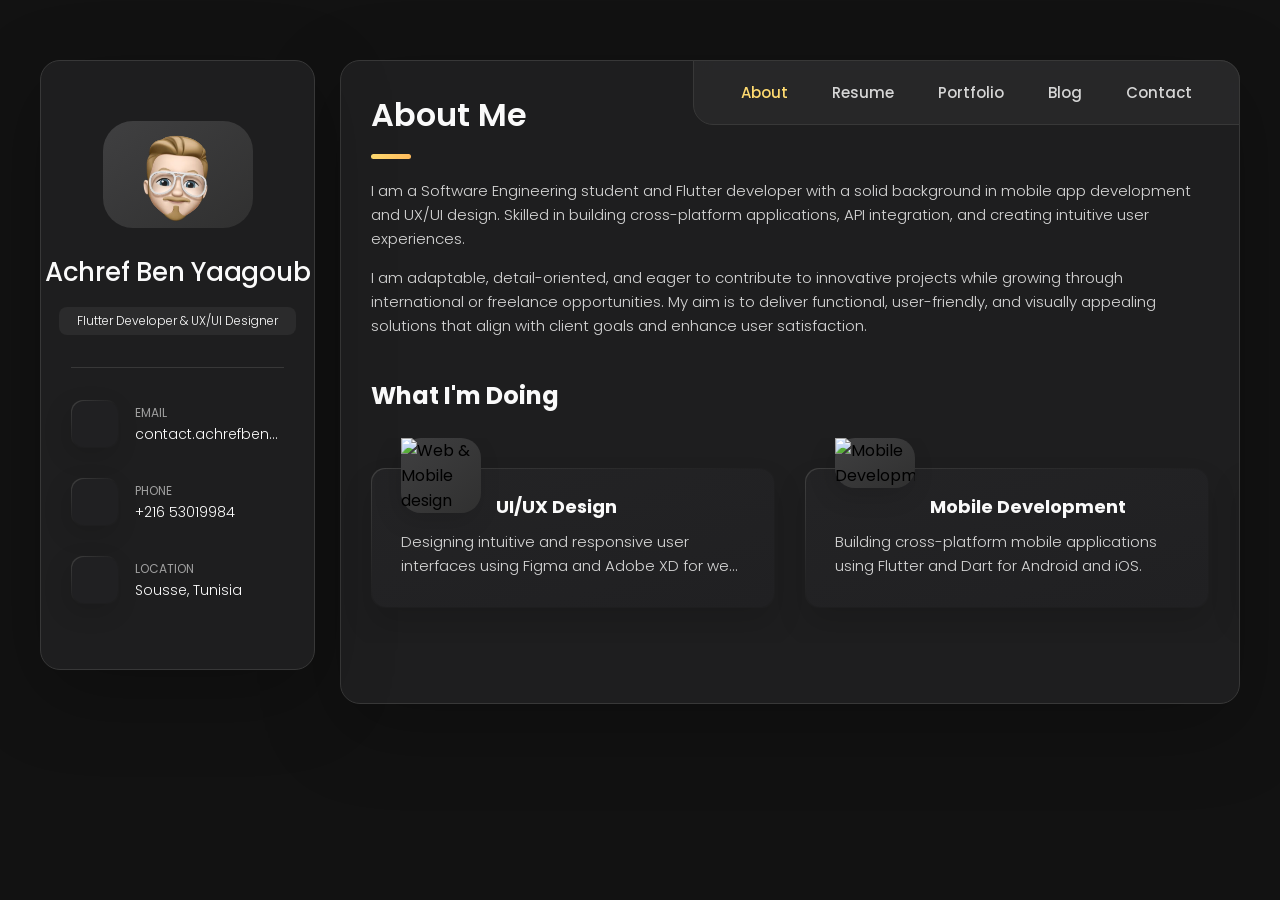
==== commit 6739bdd3: "add trend it experience" ====
--- a/index.html
+++ b/index.html
@@ -5,910 +5,437 @@
   <meta charset="UTF-8">
   <meta http-equiv="X-UA-Compatible" content="IE=edge">
   <meta name="viewport" content="width=device-width, initial-scale=1.0">
-  <title> Personal Portfolio</title>
-
-  <!--
-    - favicon
-  -->
+  <title>Personal Portfolio</title>
+
+  <!-- favicon -->
   <link rel="shortcut icon" href="./assets/images/logo.ico" type="image/x-icon">
 
-  <!--
-    - custom css link
-  -->
+  <!-- custom css link -->
   <link rel="stylesheet" href="./assets/css/style.css">
 
-  <!--
-    - google font link
-  -->
+  <!-- google font link -->
   <link rel="preconnect" href="https://fonts.googleapis.com">
   <link rel="preconnect" href="https://fonts.gstatic.com" crossorigin>
   <link href="https://fonts.googleapis.com/css2?family=Poppins:wght@300;400;500;600&display=swap" rel="stylesheet">
 </head>
 
 <body>
-
-  <!--
-    - #MAIN
-  -->
-
   <main>
-
-    <!--
-      - #SIDEBAR
-    -->
-
+    <!-- #SIDEBAR -->
     <aside class="sidebar" data-sidebar>
-
       <div class="sidebar-info">
-
         <figure class="avatar-box">
           <img src="./assets/images/emoji.png" alt="Achref Ben Yaagoub" width="80">
         </figure>
-
         <div class="info-content">
           <h1 class="name" title="Achref Ben Yaagoub">Achref Ben Yaagoub</h1>
-
-          <p class="title">Flutter  developer</p>
+          <p class="title">Flutter Developer & UX/UI Designer</p>
         </div>
-
         <button class="info_more-btn" data-sidebar-btn>
           <span>Show Contacts</span>
-
           <ion-icon name="chevron-down"></ion-icon>
         </button>
-
       </div>
-
       <div class="sidebar-info_more">
-
         <div class="separator"></div>
-
         <ul class="contacts-list">
-
           <li class="contact-item">
-
             <div class="icon-box">
               <ion-icon name="mail-outline"></ion-icon>
             </div>
-
             <div class="contact-info">
               <p class="contact-title">Email</p>
-
-              <a href="mailto:contact.achrefbenyaagoub@gmail.com"
-                class="contact-link">contact.achrefbenyaagoub@gmail.com</a>
-            </div>
-
-          </li>
-
+              <a href="mailto:contact.achrefbenyaagoub@gmail.com" class="contact-link">contact.achrefbenyaagoub@gmail.com</a>
+            </div>
+          </li>
           <li class="contact-item">
-
             <div class="icon-box">
               <ion-icon name="phone-portrait-outline"></ion-icon>
             </div>
-
             <div class="contact-info">
               <p class="contact-title">Phone</p>
-
-              <a href="tel:+216 53019984" class="contact-link">+216 53019984</a>
-            </div>
-
-          </li>
-
+              <a href="tel:+21653019984" class="contact-link">+216 53019984</a>
+            </div>
+          </li>
           <li class="contact-item">
-
-            <div class="icon-box">
-              <ion-icon name="calendar-outline"></ion-icon>
-            </div>
-
-            <div class="contact-info">
-              <p class="contact-title">Birthday</p>
-
-              <time datetime="1982-06-23">Oct 05, 2001</time>
-            </div>
-
-          </li>
-
-          <li class="contact-item">
-
             <div class="icon-box">
               <ion-icon name="location-outline"></ion-icon>
             </div>
-
             <div class="contact-info">
               <p class="contact-title">Location</p>
-
               <address>Sousse, Tunisia</address>
             </div>
-
-          </li>
-
+          </li>
         </ul>
-
         <div class="separator"></div>
-
         <ul class="social-list">
-
           <li class="social-item">
-            <a href="https://github.com/Achref200" class="social-link">
-              <ion-icon name="logo-facebook"></ion-icon>
+            <a href="https://www.linkedin.com/in/achref-ben-yaagoub-77b6b1229/" class="social-link">
+              <ion-icon name="logo-linkedin"></ion-icon>
             </a>
           </li>
-
           <li class="social-item">
             <a href="https://www.behance.net/achrefbenyaa" class="social-link">
               <ion-icon name="logo-behance"></ion-icon>
             </a>
           </li>
-
           <li class="social-item">
             <a href="https://github.com/Achref200" class="social-link">
               <ion-icon name="logo-github"></ion-icon>
             </a>
           </li>
-          <li class="social-item">
-            <a href="https://www.linkedin.com/in/achref-ben-yaagoub-77b6b1229/" class="social-link">
-              <ion-icon name="logo-linkedin"></ion-icon>
-            </a>
-          </li>
         </ul>
-
       </div>
-
     </aside>
 
-
-
-
-
-    <!--
-      - #main-content
-    -->
-
+    <!-- #main-content -->
     <div class="main-content">
-
-      <!--
-        - #NAVBAR
-      -->
-
+      <!-- #NAVBAR -->
       <nav class="navbar">
-
         <ul class="navbar-list">
-
           <li class="navbar-item">
-            <button class="navbar-link  active" data-nav-link>About</button>
-          </li>
-
+            <button class="navbar-link active" data-nav-link>About</button>
+          </li>
           <li class="navbar-item">
             <button class="navbar-link" data-nav-link>Resume</button>
           </li>
-
           <li class="navbar-item">
             <button class="navbar-link" data-nav-link>Portfolio</button>
           </li>
-
           <li class="navbar-item">
             <button class="navbar-link" data-nav-link>Blog</button>
           </li>
-
           <li class="navbar-item">
             <button class="navbar-link" data-nav-link>Contact</button>
           </li>
-
         </ul>
-
       </nav>
 
-
-
-
-
-      <!--
-        - #ABOUT
-      -->
-
-      <article class="about  active" data-page="about">
-
+      <!-- #ABOUT -->
+      <article class="about active" data-page="about">
         <header>
           <h2 class="h2 article-title">About me</h2>
         </header>
-
         <section class="about-text">
           <p>
-            I am a Software Engineering student and mobile developer specializing in Flutter and Dart technologies.
-            I strive to enhance my knowledge daily by exploring UX design and web development.
-            I am passionate about diving into new experiences and continuously improving my skills.
+            I am a Software Engineering student and Flutter developer with a solid background in mobile app development and UX/UI design. Skilled in building cross-platform applications, API integration, and creating intuitive user experiences.
           </p>
-
           <p>
-            My job is to build your website so that it is functional and user-friendly but at the same time attractive.
-            Moreover, I
-            add personal touch to your product and make sure that is eye-catching and easy to use. My aim is to bring
-            across your
-            message and identity in the most creative way. I created web design for many famous brand companies.
+            I am adaptable, detail-oriented, and eager to contribute to innovative projects while growing through international or freelance opportunities. My aim is to deliver functional, user-friendly, and visually appealing solutions that align with client goals and enhance user satisfaction.
           </p>
         </section>
 
-
-        <!--
-          - service
-        -->
-        <!-- 
-        <section class="service">
-
-          <h3 class="h3 service-title">What i'm doing</h3>
-
-          <ul class="service-list">
-
-            <li class="service-item">
-
-              <div class="service-icon-box">
-                <img src="./assets/images/icon-design.svg
-                " alt="design icon" width="40">
-              </div>
-
-              <div class="service-content-box">
-                <h4 class="h4 service-item-title">Web & Mobile design</h4>
-
-                <p class="service-item-text">
-                  The most modern and high-quality design made at a professional level.
-                </p>
-              </div>
-
-            </li>
-
-            <li class="service-item">
-
-              <div class="service-icon-box">
-                <img src="./assets/images/icon-dev.svg" alt="Web development icon" width="40">
-              </div>
-
-              <div class="service-content-box">
-                <h4 class="h4 service-item-title">Web development</h4>
-
-                <p class="service-item-text">
-                  High-quality development of sites at the professional level.
-                </p>
-              </div>
-
-            </li>
-
-            <li class="service-item">
-
-              <div class="service-icon-box">
-                <img src="./assets/images/icon-app.svg" alt="mobile app icon" width="40">
-              </div>
-
-              <div class="service-content-box">
-                <h4 class="h4 service-item-title">Mobile development</h4>
-
-                <p class="service-item-text">
-                  Professional development of crossplatform applications : iOS and Android.
-                </p>
-              </div>
-
-            </li>
-
-            <li class="service-item">
-
-              <div class="service-icon-box">
-                <img src="./assets/images/icon-dev.svg" alt="camera icon" width="40">
-              </div>
-
-              <div class="service-content-box">
-                <h4 class="h4 service-item-title">Game development</h4>
-
-                <p class="service-item-text">
-                  I make a very amazing games.
-                </p>
-              </div>
-
-            </li>
-
-          </ul>
-
-        </section> -->
-
-
-        <!--
-          - testimonials
-        -->
-
         <section class="testimonials">
-
-          <h3 class="h3 testimonials-title">What i'm doing</h3>
-
+          <h3 class="h3 testimonials-title">What I'm Doing</h3>
           <ul class="testimonials-list has-scrollbar">
-
             <li class="testimonials-item">
               <div class="content-card" data-testimonials-item>
-
                 <figure class="testimonials-avatar-box">
-                  <img src="./assets/images/icon-design.svg" alt="Daniel lewis" width="40" data-testimonials-avatar>
-                </figure>
-
-                <h4 class="h4 testimonials-item-title" data-testimonials-title>Web & Mobile design</h4>
-
+                  <img src="./assets/images/icon-design.svg" alt="Web & Mobile design" width="40" data-testimonials-avatar>
+                </figure>
+                <h4 class="h4 testimonials-item-title" data-testimonials-title>UI/UX Design</h4>
                 <div class="testimonials-text" data-testimonials-text>
-                  <p>
-                    The most modern and high-quality design made at a professional level.
-                  </p>
+                  <p>Designing intuitive and responsive user interfaces using Figma and Adobe XD for web and mobile platforms.</p>
                 </div>
-
-              </div>
-            </li>
-
+              </div>
+            </li>
             <li class="testimonials-item">
               <div class="content-card" data-testimonials-item>
-
                 <figure class="testimonials-avatar-box">
-                  <img src="./assets/images/icon-app.svg" alt="Jessica miller" width="40" data-testimonials-avatar>
-                </figure>
-
+                  <img src="./assets/images/icon-app.svg" alt="Mobile Development" width="40" data-testimonials-avatar>
+                </figure>
                 <h4 class="h4 testimonials-item-title" data-testimonials-title>Mobile Development</h4>
-
                 <div class="testimonials-text" data-testimonials-text>
-                  <p>
-                    Professional development of crossplatform applications : iOS and Android.
-                  </p>
+                  <p>Building cross-platform mobile applications using Flutter and Dart for Android and iOS.</p>
                 </div>
-
-              </div>
-            </li>
-
+              </div>
+            </li>
             <li class="testimonials-item">
               <div class="content-card" data-testimonials-item>
-
                 <figure class="testimonials-avatar-box">
-                  <img src="./assets/images/icon-dev.svg" alt="Daniel lewis" width="40" data-testimonials-avatar>
-                </figure>
-
-                <h4 class="h4 testimonials-item-title" data-testimonials-title>Web development</h4>
-
+                  <img src="./assets/images/icon-dev.svg" alt="Web development" width="40" data-testimonials-avatar>
+                </figure>
+                <h4 class="h4 testimonials-item-title" data-testimonials-title>Web Development</h4>
                 <div class="testimonials-text" data-testimonials-text>
-                  <p>
-                    High-quality development of sites at the professional level.
-                  </p>
+                  <p>Developing responsive websites using HTML, CSS, React.js, and backend technologies like PHP and SQL.</p>
                 </div>
-
-              </div>
-            </li>
-
+              </div>
+            </li>
             <li class="testimonials-item">
               <div class="content-card" data-testimonials-item>
-
                 <figure class="testimonials-avatar-box">
-                  <img src="./assets/images/icon-dev.svg" alt="Jessica miller" width="40" data-testimonials-avatar>
-                </figure>
-
-                <h4 class="h4 testimonials-item-title" data-testimonials-title>Game Development</h4>
-
+                  <img src="./assets/images/icon-dev.svg" alt="API Integration" width="40" data-testimonials-avatar>
+                </figure>
+                <h4 class="h4 testimonials-item-title" data-testimonials-title>API Integration</h4>
                 <div class="testimonials-text" data-testimonials-text>
-                  <p>
-                    I make a very amazing games.
-                  </p>
+                  <p>Integrating REST and GraphQL APIs for seamless data synchronization and functionality.</p>
                 </div>
-
-              </div>
-            </li>
-
-
+              </div>
+            </li>
           </ul>
-
-        </section>
-
-
-        <!--
-          - testimonials modal
-        -->
+        </section>
 
         <div class="modal-container" data-modal-container>
-
           <div class="overlay" data-overlay></div>
-
           <section class="testimonials-modal">
-
             <button class="modal-close-btn" data-modal-close-btn>
               <ion-icon name="close-outline"></ion-icon>
             </button>
-
             <div class="modal-img-wrapper">
               <figure class="modal-avatar-box">
-                <img src="./assets/images/avatar-1.png" alt="Daniel lewis" width="80" data-modal-img>
+                <img src="./assets/images/avatar-1.png" alt="Service" width="80" data-modal-img>
               </figure>
-
               <img src="./assets/images/icon-quote.svg" alt="quote icon">
             </div>
-
             <div class="modal-content">
-
               <h4 class="h3 modal-title" data-modal-title></h4>
-
-              <time datetime="2024-05-14">14 Mai, 2024</time>
-
+              <time datetime="2024-05-14">14 May, 2024</time>
               <div data-modal-text>
-                <p>
-
-                </p>
-              </div>
-
-            </div>
-
+                <p></p>
+              </div>
+            </div>
           </section>
-
         </div>
-
-
-        <!--
-          - clients
-        -->
-
-        <!-- <section class="clients">
-
-          <h3 class="h3 clients-title">Clients</h3>
-
-          <ul class="clients-list has-scrollbar">
-
-            <li class="clients-item">
-              <a href="#">
-                <img src="./assets/images/logo-1-color.png" alt="client logo">
-              </a>
-            </li>
-
-            <li class="clients-item">
-              <a href="#">
-                <img src="./assets/images/logo-2-color.png" alt="client logo">
-              </a>
-            </li>
-
-            <li class="clients-item">
-              <a href="#">
-                <img src="./assets/images/logo-3-color.png" alt="client logo">
-              </a>
-            </li>
-
-            <li class="clients-item">
-              <a href="#">
-                <img src="./assets/images/logo-4-color.png" alt="client logo">
-              </a>
-            </li>
-
-            <li class="clients-item">
-              <a href="#">
-                <img src="./assets/images/logo-5-color.png" alt="client logo">
-              </a>
-            </li>
-
-            <li class="clients-item">
-              <a href="#">
-                <img src="./assets/images/logo-6-color.png" alt="client logo">
-              </a>
-            </li>
-
-          </ul>
-
-        </section> -->
-
       </article>
 
-
-
-
-
-      <!--
-        - #RESUME
-      -->
-
+      <!-- #RESUME -->
       <article class="resume" data-page="resume">
-
         <header>
           <h2 class="h2 article-title">Resume</h2>
         </header>
-
         <section class="timeline">
-
           <div class="title-wrapper">
             <div class="icon-box">
               <ion-icon name="book-outline"></ion-icon>
             </div>
-
             <h3 class="h3">Education</h3>
           </div>
-
           <ol class="timeline-list">
-
             <li class="timeline-item">
-
-              <h4 class="h4 timeline-item-title">MULTIDISCIPLINARY AND INTERNATIONAL DIGITAL UNIVERSITY - Tunisia Sousse
-              </h4>
-
+              <h4 class="h4 timeline-item-title">MULTIDISCIPLINARY AND INTERNATIONAL DIGITAL UNIVERSITY - Sousse, Tunisia</h4>
               <span>2023 — Current</span>
-
-              <p class="timeline-text">
-                Master’s Degree in Software engineering and computer Science .
-              </p>
-
-            </li>
-
+              <p class="timeline-text">Master’s Degree in Software Engineering</p>
+            </li>
             <li class="timeline-item">
-
-              <h4 class="h4 timeline-item-title">ISITCOM : Higher Institute of Computer Science and Communication
-                Technologies of Hammam Sousse.</h4>
-
+              <h4 class="h4 timeline-item-title">ISITCOM: Higher Institute of Computer Science and Communication Technologies - Hammam Sousse, Tunisia</h4>
               <span>2020 — 2023</span>
-
-              <p class="timeline-text">
-                Bachelor in Technology of Information and Communications ( Telecommunications ) .
-              </p>
-
-            </li>
-
-            <li class="timeline-item">
-
-              <h4 class="h4 timeline-item-title">HIGH SCHOOL - Medenine Djerba </h4>
-
-              <span>2016 — 2020</span>
-
-              <p class="timeline-text">
-                High School Diploma Of Computer Sciences
-              </p>
-
-            </li>
-
+              <p class="timeline-text">Bachelor’s Degree in Technology of Information and Communications (Telecommunications)</p>
+            </li>
           </ol>
-
         </section>
 
         <section class="timeline">
-
           <div class="title-wrapper">
             <div class="icon-box">
               <ion-icon name="book-outline"></ion-icon>
             </div>
-
-            <h3 class="h3">Experiences</h3>
+            <h3 class="h3">Professional Experience</h3>
           </div>
-
           <ol class="timeline-list">
             <li class="timeline-item">
-
-              <h4 class="h4 timeline-item-title">Mobile developer ( Quetratech )</h4>
-
-              <span>July 2024 — Current</span>
-
+              <h4 class="h4 timeline-item-title">Flutter Developer & UX/UI Designer - TREND IT (Remote, France)</h4>
+              <span>November 2024 — Current</span>
               <p class="timeline-text">
-                Worked by the following technologies/languages:
-                Swagger /
-                Trello /
-                Figma/
-                OneSignal /
-                (CRUD)
-               <br>
-                Flutter & Dart  
-                Integration Rest APIs
-                FIrebase
+                Developed and maintained cross-platform mobile applications using Flutter and Dart, ensuring optimal performance and responsiveness.<br>
+                Integrated RESTful APIs and WebSocket services, handling complex data synchronization.<br>
+                Implemented scalable state management solutions (Provider, GetX) for clean architecture.<br>
+                Optimized app performance through profiling, memory management, and frame rate improvements.
               </p>
-
-            </li>
-
+            </li>
             <li class="timeline-item">
-
-              <h4 class="h4 timeline-item-title"> Freelancer : UX Designer & Web developer</h4>
-
-              <span>January 2022 — Current</span>
-
+              <h4 class="h4 timeline-item-title">Flutter Developer - Quetratech (Mahdia, Tunisia)</h4>
+              <span>July 2024 — November 2024</span>
               <p class="timeline-text">
-                Worked by the following technologies/languages:
-                Figma /
-                HTML/CSS /
-                React.js /
-                Tailwind <br>
-                HTML/CSS/JS
-                SQL/PHP (CRUD)
-                Bootstrap 5 <br>
-                Flutter & Dart  
-                Integration Rest APIs
-                FIrebase
+                Developed mobile application features by integrating RESTful APIs using Swagger for documentation and testing.<br>
+                Managed authentication workflows through secure token management and web services.<br>
+                Organized tasks and project tracking using Trello for agile delivery.<br>
+                Designed and translated UI/UX prototypes into mobile app interfaces using Figma.
               </p>
-
-            </li>
-
+            </li>
             <li class="timeline-item">
-
-              <h4 class="h4 timeline-item-title">UX Core Product : Mobile developer ( Insight + )</h4>
-
-              <span>Dec 2023 — April 2024</span>
-
+              <h4 class="h4 timeline-item-title">UX Designer & Mobile Developer - INSIGHT+ (Ariana, Tunisia)</h4>
+              <span>December 2023 — April 2024</span>
               <p class="timeline-text">
-                Experienced with the following technologies/languages:
-                - Flutter & Dart <br>
-                - Integration of REST and GraphQL APIs <br>
-                - Github and GItlab (Actions / Packages) / Mono repositories <br>
-                - UX UI design for the new platform. <br>
-                Developed mobile application in diverse operating system ( Windows & Mac ) using android and iOS
-                software .
+                Integrated REST and GraphQL APIs to enhance app functionality and real-time performance.<br>
+                Utilized GitHub and GitLab for version control in mono repositories with CI/CD pipelines.<br>
+                Developed cross-platform mobile applications using Flutter and Dart for Android and iOS.<br>
+                Designed responsive, user-friendly interfaces for various devices and screen sizes.
               </p>
-
-            </li>
-
+            </li>
             <li class="timeline-item">
-
-              <h4 class="h4 timeline-item-title">IT Instructor</h4>
-
-              <span>March 2023 — February 2024</span>
-
+              <h4 class="h4 timeline-item-title">UI/UX Product Designer - GOMYCODE (Tunis, Tunisia)</h4>
+              <span>January 2023 — March 2023</span>
               <p class="timeline-text">
-                Studies BTS/ BTP student basic IT software ( PowerPoint - Exel - Word ). <br>
-                Trained How to be a UI UX Designer from scratch in bootcamps .<br>
-                Learned students how to start their professional workflow and how to create their portfolio and their
-                first steps in UI creation . <br>
-
+                Designed user interfaces and experiences using Figma and Adobe XD.<br>
+                Collaborated with product managers and engineers using Notion and Scrum methodology.<br>
+                Created low-fidelity and high-fidelity prototypes for release and pre-production.
               </p>
-
-            </li>
-
-            <li class="timeline-item">
-
-              <h4 class="h4 timeline-item-title">Game Developer intern (Tadreex) </h4>
-
-              <span>Mars 2023 — June 2023</span>
-
-              <p class="timeline-text">
-                Experienced with the following technologies/languages:
-                C#  /
-                Unity Game Engine /
-                Integration of REST APIs for users authentications /
-                Firebase database management <br>
-                Designed the game interfaces and modeled 3D and 2D screens and elements ( Characters , Textures , Trees ... ) by Blender .
-
-              </p>
-
-            </li>
-
-            <li class="timeline-item">
-
-              <h4 class="h4 timeline-item-title">UI UX Product Designer intern (GOMYCODE) </h4>
-
-              <span>January 2023 — Mars 2023</span>
-
-              <p class="timeline-text">
-                Designed user interfaces & user experience using Figma & Adobe XD <br>
-                Collaborated with product managers and engineers with Notion and Scrum Methodology  to gather requirements from users before designing ideas <br>
-                Created a Low-Fidelity and High-Fidelity prototypes for release and pre-production before delivery to the development team. <br>
-              </p>
-
-            </li>
-            <li class="timeline-item">
-
-              <h4 class="h4 timeline-item-title">Web Developer & Content Creator intern (Advance Web) </h4>
-
-              <span> June 2022 - Sept 2022</span>
-
-              <p class="timeline-text">
-                Created Arabic , French , and English articles which describe the company’s goals .  <br>
-                Experienced with the following technologies/languages:
-                - PHP/SQL  <br>
-                - SCSS/HTML/bootstrap 5 <br>
-                - React.js <br>
-                - Integration of REST APIs. <br>
-    
-                Created a simple website using WordPress . <br>
-              </p>
-
             </li>
           </ol>
-
-        </section>
-
-
-
-
-
+        </section>
 
         <section class="service">
-
           <h3 class="h3 service-title">Certifications</h3>
-
           <ul class="service-list">
             <li class="service-item">
-
-              <!-- <div class="service-icon-box">
-                <img src="./assets/images/icon-design.svg
-                " alt="design icon" width="40">
-              </div> -->
-
-              
-
-           <div class="service-content-box">
-                <h4 class="h4 service-item-title">Flutter & Dart - The Complete Guide [2024 Edition]</h4>
-
-                <p class="service-item-text">
-                  From Udemy Courses 
-                </p>
-              </div> 
+              <div class="service-content-box">
+                <h4 class="h4 service-item-title">Flutter & Dart</h4>
+                <p class="service-item-text">Udemy Course, 2023</p>
+              </div>
             </li>
             <li class="service-item">
-
-              <!-- <div class="service-icon-box">
-                <img src="./assets/images/icon-design.svg
-                " alt="design icon" width="40">
-              </div> -->
-
-              
-
               <div class="service-content-box">
                 <h4 class="h4 service-item-title">Oracle Cloud Infrastructure 2023 AI Foundations</h4>
-
-                <p class="service-item-text">
-                  It was my first step in the artificial intelligence field.
-                </p>
-              </div>
-
-            </li>
-
+                <p class="service-item-text">Oracle, 2023</p>
+              </div>
+            </li>
             <li class="service-item">
-
-              <!-- <div class="service-icon-box">
-                <img src="./assets/images/icon-dev.svg" alt="Web development icon" width="40">
-              </div> -->
-
               <div class="service-content-box">
-                <h4 class="h4 service-item-title">AWS ACADEMY CLOUD FOUNDATIONS : </h4>
-
-                <p class="service-item-text">
-                  Amazon web services aWS 2022 , it was my first step in the cloud ans services field.
-                </p>
-              </div>
-
-            </li>
-
+                <h4 class="h4 service-item-title">AWS Academy Cloud Foundations</h4>
+                <p class="service-item-text">Amazon Web Services, 2022</p>
+              </div>
+            </li>
             <li class="service-item">
-
-              <!-- <div class="service-icon-box">
-                <img src="./assets/images/icon-app.svg" alt="mobile app icon" width="40">
-              </div> -->
-
               <div class="service-content-box">
-                <h4 class="h4 service-item-title">Scrum Fundamentals : </h4>
-
-                <p class="service-item-text">
-                  VMEdu 2023, it helped me to integrate with teamates .
-                </p>
-              </div>
-
-            </li>
-
+                <h4 class="h4 service-item-title">Scrum Fundamentals</h4>
+                <p class="service-item-text">VMEdu, 2023</p>
+              </div>
+            </li>
             <li class="service-item">
-
-              <!-- <div class="service-icon-box">
-                <img src="./assets/images/icon-dev.svg" alt="camera icon" width="40">
-              </div> -->
-
               <div class="service-content-box">
-                <h4 class="h4 service-item-title">how to become instructor  : GOMYCODE 2023.</h4>
-
-                <p class="service-item-text">
-                  I helped me to be a good IT instructor.
-                </p>
-              </div>
-
-            </li>
-           
-            <li class="service-item">
-
-              <!-- <div class="service-icon-box">
-                <img src="./assets/images/icon-dev.svg" alt="camera icon" width="40">
-              </div> -->
-
-              <div class="service-content-box">
-                <h4 class="h4 service-item-title"> Game Development.</h4>
-
-                <p class="service-item-text">
-                  CGI Studio collaborated with Microsoft
-                  ESSTHS club 2022.                </p>
-              </div>
-
+                <h4 class="h4 service-item-title">How to Become an Instructor</h4>
+                <p class="service-item-text">GOMYCODE, 2023</p>
+              </div>
             </li>
           </ul>
-
-        </section>
-
-
-
-
-
-
-
-
-
-
-
-
-        <!-- <section class="skill">
-
-          <h3 class="h3 skills-title">My skills</h3>
-
+        </section>
+
+        <section class="skill">
+          <h3 class="h3 skills-title">Technical Skills</h3>
           <ul class="skills-list content-card">
-
-            <li class="skills-item">
-
-              <div class="title-wrapper">
-                <h5 class="h5">Web design</h5>
-                <data value="80">80%</data>
-              </div>
-
-              <div class="skill-progress-bg">
-                <div class="skill-progress-fill" style="width: 10%;"></div>
-              </div>
-
-            </li>
-
-            <li class="skills-item">
-
-              <div class="title-wrapper">
-                <h5 class="h5">Graphic design</h5>
-                <data value="70">70%</data>
-              </div>
-
-              <div class="skill-progress-bg">
-                <div class="skill-progress-fill" style="width: 70%;"></div>
-              </div>
-
-            </li>
-
-            <li class="skills-item">
-
-              <div class="title-wrapper">
-                <h5 class="h5">Branding</h5>
-                <data value="90">90%</data>
-              </div>
-
-              <div class="skill-progress-bg">
-                <div class="skill-progress-fill" style="width: 90%;"></div>
-              </div>
-
-            </li>
-
-            <li class="skills-item">
-
-              <div class="title-wrapper">
-                <h5 class="h5">WordPress</h5>
-                <data value="50">50%</data>
-              </div>
-
-              <div class="skill-progress-bg">
-                <div class="skill-progress-fill" style="width: 50%;"></div>
-              </div>
-
-            </li>
-
+            <li class="skills-item">
+              <div class="title-wrapper">
+                <h5 class="h5">Mobile Development</h5>
+                <data value="90">Flutter, Dart (Android, iOS)</data>
+              </div>
+            </li>
+            <li class="skills-item">
+              <div class="title-wrapper">
+                <h5 class="h5">API Integration</h5>
+                <data value="85">REST, GraphQL</data>
+              </div>
+            </li>
+            <li class="skills-item">
+              <div class="title-wrapper">
+                <h5 class="h5">Version Control</h5>
+                <data value="80">Git (GitHub, GitLab)</data>
+              </div>
+            </li>
+            <li class="skills-item">
+              <div class="title-wrapper">
+                <h5 class="h5">UI/UX Design</h5>
+                <data value="90">Figma, Adobe XD, FigJam</data>
+              </div>
+            </li>
+            <li class="skills-item">
+              <div class="title-wrapper">
+                <h5 class="h5">Front-End Web Development</h5>
+                <data value="85">HTML, CSS, React.js, Bootstrap, Tailwind, Swagger</data>
+              </div>
+            </li>
+            <li class="skills-item">
+              <div class="title-wrapper">
+                <h5 class="h5">Back-End Web Development</h5>
+                <data value="80">PHP, SQL, .NET, Java</data>
+              </div>
+            </li>
+            <li class="skills-item">
+              <div class="title-wrapper">
+                <h5 class="h5">Database Management</h5>
+                <data value="80">SQL, PL/SQL, Firebase</data>
+              </div>
+            </li>
+            <li class="skills-item">
+              <div class="title-wrapper">
+                <h5 class="h5">Tools</h5>
+                <data value="85">Notion, Scrum</data>
+              </div>
+            </li>
           </ul>
-
-        </section> -->
-
+        </section>
+
+        <section class="skill">
+          <h3 class="h3 skills-title">Languages</h3>
+          <ul class="skills-list content-card">
+            <li class="skills-item">
+              <div class="title-wrapper">
+                <h5 class="h5">English</h5>
+                <data value="90">Advanced</data>
+              </div>
+            </li>
+            <li class="skills-item">
+              <div class="title-wrapper">
+                <h5 class="h5">French</h5>
+                <data value="90">Advanced</data>
+              </div>
+            </li>
+            <li class="skills-item">
+              <div class="title-wrapper">
+                <h5 class="h5">Deutsch</h5>
+                <data value="30">Beginner</data>
+              </div>
+            </li>
+            <li class="skills-item">
+              <div class="title-wrapper">
+                <h5 class="h5">Arabic</h5>
+                <data value="100">Native</data>
+              </div>
+            </li>
+          </ul>
+        </section>
+
+        <section class="skill">
+          <h3 class="h3 skills-title">Soft Skills</h3>
+          <ul class="skills-list content-card">
+            <li class="skills-item">
+              <div class="title-wrapper">
+                <h5 class="h5">Adaptative & Flexible</h5>
+              </div>
+            </li>
+            <li class="skills-item">
+              <div class="title-wrapper">
+                <h5 class="h5">Multi-Passionate</h5>
+              </div>
+            </li>
+            <li class="skills-item">
+              <div class="title-wrapper">
+                <h5 class="h5">Team Worker</h5>
+              </div>
+            </li>
+            <li class="skills-item">
+              <div class="title-wrapper">
+                <h5 class="h5">Dynamic & Motivated</h5>
+              </div>
+            </li>
+            <li class="skills-item">
+              <div class="title-wrapper">
+                <h5 class="h5">Fast Learner</h5>
+              </div>
+            </li>
+          </ul>
+        </section>
       </article>
 
-
-
-
-
-      <!--
-        - #PORTFOLIO
-      -->
-
+      <!-- #PORTFOLIO -->
       <article class="portfolio" data-page="portfolio">
-
         <header>
           <h2 class="h2 article-title">Portfolio</h2>
         </header>
-
         <section class="projects">
-
           <ul class="filter-list">
-
             <li class="filter-item">
               <button class="active" data-filter-btn>All</button>
             </li>
-
             <li class="filter-item">
               <button data-filter-btn>Web design</button>
             </li>
@@ -918,31 +445,21 @@
             <li class="filter-item">
               <button data-filter-btn>Applications</button>
             </li>
-
             <li class="filter-item">
               <button data-filter-btn>Web development</button>
             </li>
-
           </ul>
-
           <div class="filter-select-box">
-
             <button class="filter-select" data-select>
-
               <div class="select-value" data-selecct-value>Select category</div>
-
               <div class="select-icon">
                 <ion-icon name="chevron-down"></ion-icon>
               </div>
-
             </button>
-
             <ul class="select-list">
-
               <li class="select-item">
                 <button data-select-item>All</button>
               </li>
-
               <li class="select-item">
                 <button data-select-item>Web design</button>
               </li>
@@ -952,684 +469,457 @@
               <li class="select-item">
                 <button data-select-item>Applications</button>
               </li>
-
               <li class="select-item">
                 <button data-select-item>Web development</button>
               </li>
-
             </ul>
-
           </div>
-
-      <!--
-        - #WEB
-      -->
           <ul class="project-list">
-
-            <li class="project-item  active" data-filter-item data-category="web development">
+            <li class="project-item active" data-filter-item data-category="web development">
               <a href="https://dubaii-offshore.vercel.app/">
-
                 <figure class="project-img">
                   <div class="project-item-icon-box">
                     <ion-icon name="eye-outline"></ion-icon>
                   </div>
                   <img src="./assets/images/dubai_project.png" alt="finance" loading="lazy">
-
-                </figure>
-
+                </figure>
                 <h3 class="project-title">Dubai Offshore</h3>
-
                 <p class="project-category">Web development</p>
-
-              </a>
-            </li>
-
-            <li class="project-item  active" data-filter-item data-category="web development">
-              <a href="https://digivolution.tn">
-
-                <figure class="project-img">
-                  <div class="project-item-icon-box">
-                    <ion-icon name="eye-outline"></ion-icon>
-                  </div>
-
+              </a>
+            </li>
+            <li class="project-item active" data-filter-item data-category="web development">
+              <a href="https://www.behance.net/gallery/210961279/Digivolution-Website">
+                <figure class="project-img">
+                  <div class="project-item-icon-box">
+                    <ion-icon name="eye-outline"></ion-icon>
+                  </div>
                   <img src="./assets/images/digivolutio_project.png" alt="finance" loading="lazy">
                 </figure>
-
                 <h3 class="project-title">Digivolution Agency</h3>
-
                 <p class="project-category">Web development</p>
-
-              </a>
-            </li>
-
-            <li class="project-item  active" data-filter-item data-category="web development">
+              </a>
+            </li>
+            <li class="project-item active" data-filter-item data-category="web development">
               <a href="https://github.com/Achref200/project_web_dev">
-
-                <figure class="project-img">
-                  <div class="project-item-icon-box">
-                    <ion-icon name="eye-outline"></ion-icon>
-                  </div>
-
+                <figure class="project-img">
+                  <div class="project-item-icon-box">
+                    <ion-icon name="eye-outline"></ion-icon>
+                  </div>
                   <img src="./assets/images/planetfood_project.png" alt="finance" loading="lazy">
                 </figure>
-
-                <h3 class="project-title">Planet food Restaurant</h3>
-
+                <h3 class="project-title">Planet Food Restaurant</h3>
                 <p class="project-category">Web development</p>
-
-              </a>
-            </li>
-
-
-         
-            <li class="project-item  active" data-filter-item data-category="web development">
-              <a href="#">
-
-                <figure class="project-img">
-                  <div class="project-item-icon-box">
-                    <ion-icon name="eye-outline"></ion-icon>
-                  </div>
-
+              </a>
+            </li>
+            <li class="project-item active" data-filter-item data-category="web development">
+              <a href="https://www.behance.net/gallery/197091877/Travel-Website">
+                <figure class="project-img">
+                  <div class="project-item-icon-box">
+                    <ion-icon name="eye-outline"></ion-icon>
+                  </div>
                   <img src="./assets/images/travel_project.png" alt="finance" loading="lazy">
                 </figure>
-
                 <h3 class="project-title">Travel Website</h3>
-
                 <p class="project-category">Web development</p>
-
-              </a>
-            </li>
-            <li class="project-item  active" data-filter-item data-category="web development">
+              </a>
+            </li>
+            <li class="project-item active" data-filter-item data-category="web development">
               <a href="https://www.fleursdelyssa.com/">
-
-                <figure class="project-img">
-                  <div class="project-item-icon-box">
-                    <ion-icon name="eye-outline"></ion-icon>
-                  </div>
-
+                <figure class="project-img">
+                  <div class="project-item-icon-box">
+                    <ion-icon name="eye-outline"></ion-icon>
+                  </div>
                   <img src="./assets/images/project-10.png" alt="finance" loading="lazy">
                 </figure>
-
                 <h3 class="project-title">Fleur d'Elyssa</h3>
-
                 <p class="project-category">Web development</p>
-
-              </a>
-            </li>
-
-        
-      <!--
-        - #DESIGN
-      -->
-
-           
-            <li class="project-item  active" data-filter-item data-category="web design">
+              </a>
+            </li>
+            <li class="project-item active" data-filter-item data-category="web design">
               <a href="https://www.behance.net/gallery/182840181/BarberShop-(-User-Barber-)-Flows-UI-UX-Design">
-
-                <figure class="project-img">
-                  <div class="project-item-icon-box">
-                    <ion-icon name="eye-outline"></ion-icon>
-                  </div>
-
+                <figure class="project-img">
+                  <div class="project-item-icon-box">
+                    <ion-icon name="eye-outline"></ion-icon>
+                  </div>
                   <img src="./assets/images/design-1.png" alt="metaspark" loading="lazy">
                 </figure>
-
                 <h3 class="project-title">Barbershop App</h3>
-
                 <p class="project-category">Web design</p>
-
-              </a>
-            </li>
-
-
-            <li class="project-item  active" data-filter-item data-category="web design">
+              </a>
+            </li>
+            <li class="project-item active" data-filter-item data-category="web design">
               <a href="https://www.behance.net/gallery/182840181/BarberShop-(-User-Barber-)-Flows-UI-UX-Design">
-
-                <figure class="project-img">
-                  <div class="project-item-icon-box">
-                    <ion-icon name="eye-outline"></ion-icon>
-                  </div>
-
+                <figure class="project-img">
+                  <div class="project-item-icon-box">
+                    <ion-icon name="eye-outline"></ion-icon>
+                  </div>
                   <img src="./assets/images/travel.png" alt="metaspark" loading="lazy">
                 </figure>
-
-                <h3 class="project-title"> Travel Website</h3>
-
+                <h3 class="project-title">Travel Website</h3>
                 <p class="project-category">Web design</p>
-
-              </a>
-            </li>
-           
-            <li class="project-item  active" data-filter-item data-category="web design">
-              <a href="#">
-
-                <figure class="project-img">
-                  <div class="project-item-icon-box">
-                    <ion-icon name="eye-outline"></ion-icon>
-                  </div>
-
+              </a>
+            </li>
+            <li class="project-item active" data-filter-item data-category="web design">
+              <a href="https://www.behance.net/gallery/176718625/Serenov-Responsive-web-design">
+                <figure class="project-img">
+                  <div class="project-item-icon-box">
+                    <ion-icon name="eye-outline"></ion-icon>
+                  </div>
                   <img src="./assets/images/design-2.png" alt="metaspark" loading="lazy">
                 </figure>
-
-                <h3 class="project-title">E-commerce : SERENOV</h3>
-
+                <h3 class="project-title">E-commerce: SERENOV</h3>
                 <p class="project-category">Web design</p>
-
-              </a>
-            </li>
-
-
-            <li class="project-item  active" data-filter-item data-category="web design">
-              <a href="#">
-
-                <figure class="project-img">
-                  <div class="project-item-icon-box">
-                    <ion-icon name="eye-outline"></ion-icon>
-                  </div>
-
+              </a>
+            </li>
+            <li class="project-item active" data-filter-item data-category="web design">
+              <a href="#">
+                <figure class="project-img">
+                  <div class="project-item-icon-box">
+                    <ion-icon name="eye-outline"></ion-icon>
+                  </div>
                   <img src="./assets/images/food.png" alt="metaspark" loading="lazy">
                 </figure>
-
-                <h3 class="project-title">Food Restaurant : Planet Food</h3>
-
+                <h3 class="project-title">Food Restaurant: Planet Food</h3>
                 <p class="project-category">Web design</p>
-
-              </a>
-            </li>
-
-            <li class="project-item  active" data-filter-item data-category="mobile design">
-              <a href="#">
-
-                <figure class="project-img">
-                  <div class="project-item-icon-box">
-                    <ion-icon name="eye-outline"></ion-icon>
-                  </div>
-
+              </a>
+            </li>
+            <li class="project-item active" data-filter-item data-category="mobile design">
+              <a href="#">
+                <figure class="project-img">
+                  <div class="project-item-icon-box">
+                    <ion-icon name="eye-outline"></ion-icon>
+                  </div>
                   <img src="./assets/images/design-3.png" alt="metaspark" loading="lazy">
                 </figure>
-
                 <h3 class="project-title">Recloth</h3>
-
                 <p class="project-category">Mobile design</p>
-
-              </a>
-            </li>
-      
-
-            <li class="project-item  active" data-filter-item data-category="mobile design">
-              <a href="#">
-
-                <figure class="project-img">
-                  <div class="project-item-icon-box">
-                    <ion-icon name="eye-outline"></ion-icon>
-                  </div>
-
+              </a>
+            </li>
+            <li class="project-item active" data-filter-item data-category="mobile design">
+              <a href="#">
+                <figure class="project-img">
+                  <div class="project-item-icon-box">
+                    <ion-icon name="eye-outline"></ion-icon>
+                  </div>
+                  <img src="./assets/images/Thumbnail.png" alt="metaspark" loading="lazy">
+                </figure>
+                <h3 class="project-title">NeuroSleep</h3>
+                <p class="project-category">Mobile design</p>
+              </a>
+            </li>
+            <li class="project-item active" data-filter-item data-category="mobile design">
+              <a href="https://www.behance.net/gallery/210962863/I-FIlter-Mobile-App">
+                <figure class="project-img">
+                  <div class="project-item-icon-box">
+                    <ion-icon name="eye-outline"></ion-icon>
+                  </div>
                   <img src="./assets/images/design-5.png" alt="metaspark" loading="lazy">
                 </figure>
-
-                <h3 class="project-title">I filter</h3>
-
+                <h3 class="project-title">I Filter</h3>
                 <p class="project-category">Mobile design</p>
-
-              </a>
-            </li>
-         
-
-
-            <li class="project-item  active" data-filter-item data-category="mobile design">
-              <a href="#">
-
-                <figure class="project-img">
-                  <div class="project-item-icon-box">
-                    <ion-icon name="eye-outline"></ion-icon>
-                  </div>
-
+              </a>
+            </li>
+            <li class="project-item active" data-filter-item data-category="mobile design">
+              <a href="https://www.behance.net/gallery/169225771/FeelArt-Ui-Mobile-Design">
+                <figure class="project-img">
+                  <div class="project-item-icon-box">
+                    <ion-icon name="eye-outline"></ion-icon>
+                  </div>
                   <img src="./assets/images/feelart.png" alt="metaspark" loading="lazy">
                 </figure>
-
                 <h3 class="project-title">FeelArt</h3>
-
                 <p class="project-category">Mobile design</p>
-
-              </a>
-            </li>
-
-            <li class="project-item  active" data-filter-item data-category="mobile design">
-              <a href="#">
-
-                <figure class="project-img">
-                  <div class="project-item-icon-box">
-                    <ion-icon name="eye-outline"></ion-icon>
-                  </div>
-
+              </a>
+            </li>
+            <li class="project-item active" data-filter-item data-category="mobile design">
+              <a href="#">
+                <figure class="project-img">
+                  <div class="project-item-icon-box">
+                    <ion-icon name="eye-outline"></ion-icon>
+                  </div>
                   <img src="./assets/images/pp.png" alt="metaspark" loading="lazy">
                 </figure>
-
                 <h3 class="project-title">Mobile Portfolio</h3>
-
                 <p class="project-category">Mobile design</p>
-
-              </a>
-            </li>
-          
-            <li class="project-item  active" data-filter-item data-category="mobile design">
-              <a href="#">
-
-                <figure class="project-img">
-                  <div class="project-item-icon-box">
-                    <ion-icon name="eye-outline"></ion-icon>
-                  </div>
-
+              </a>
+            </li>
+            <li class="project-item active" data-filter-item data-category="mobile design">
+              <a href="#">
+                <figure class="project-img">
+                  <div class="project-item-icon-box">
+                    <ion-icon name="eye-outline"></ion-icon>
+                  </div>
                   <img src="./assets/images/taxico.png" alt="metaspark" loading="lazy">
                 </figure>
-
-                <h3 class="project-title">Taxico  </h3>
-
+                <h3 class="project-title">Taxico</h3>
                 <p class="project-category">Mobile design</p>
-
-              </a>
-            </li>
-            <li class="project-item  active" data-filter-item data-category="mobile design">
-              <a href="#">
-
-                <figure class="project-img">
-                  <div class="project-item-icon-box">
-                    <ion-icon name="eye-outline"></ion-icon>
-                  </div>
-
+              </a>
+            </li>
+            <li class="project-item active" data-filter-item data-category="mobile design">
+              <a href="#">
+                <figure class="project-img">
+                  <div class="project-item-icon-box">
+                    <ion-icon name="eye-outline"></ion-icon>
+                  </div>
                   <img src="./assets/images/supavape.png" alt="metaspark" loading="lazy">
                 </figure>
-
-                <h3 class="project-title">Supa Vape  </h3>
-
+                <h3 class="project-title">Supa Vape</h3>
                 <p class="project-category">Mobile design</p>
-
-              </a>
-            </li>
-
-            <li class="project-item  active" data-filter-item data-category="mobile design">
-              <a href="#">
-
-                <figure class="project-img">
-                  <div class="project-item-icon-box">
-                    <ion-icon name="eye-outline"></ion-icon>
-                  </div>
-
+              </a>
+            </li>
+            <li class="project-item active" data-filter-item data-category="mobile design">
+              <a href="#">
+                <figure class="project-img">
+                  <div class="project-item-icon-box">
+                    <ion-icon name="eye-outline"></ion-icon>
+                  </div>
                   <img src="./assets/images/serfice.png" alt="metaspark" loading="lazy">
                 </figure>
-
-                <h3 class="project-title">Serfice </h3>
-
+                <h3 class="project-title">Serfice</h3>
                 <p class="project-category">Mobile design</p>
-
-              </a>
-            </li>
-
-
-            <li class="project-item  active" data-filter-item data-category="web design">
-              <a href="#">
-
-                <figure class="project-img">
-                  <div class="project-item-icon-box">
-                    <ion-icon name="eye-outline"></ion-icon>
-                  </div>
-
+              </a>
+            </li>
+            <li class="project-item active" data-filter-item data-category="web design">
+              <a href="#">
+                <figure class="project-img">
+                  <div class="project-item-icon-box">
+                    <ion-icon name="eye-outline"></ion-icon>
+                  </div>
                   <img src="./assets/images/Recloth Web 1.png" alt="metaspark" loading="lazy">
                 </figure>
-
-                <h3 class="project-title"> Recloth web  </h3>
-
-                <p class="project-category">web design</p>
-
-              </a>
-            </li>
-      <!--
-        - #MOBILE
-      -->
-
-  
-
-        <li class="project-item active" data-filter-item data-category="applications">
-          <a href="#">
-            <figure class="project-img">
-              <div class="project-item-icon-box">
-                <ion-icon name="eye-outline"></ion-icon>
-              </div>
-              <img src="./assets/images/mobile-1.png" alt="task manager" loading="lazy">
-            </figure>
-            <h3 class="project-title">Barbershop</h3>
-            <p class="project-category">Applications</p>
-          </a>
-        </li>
-      
-        <li class="project-item active" data-filter-item data-category="applications">
-          <a href="#">
-            <figure class="project-img">
-              <div class="project-item-icon-box">
-                <ion-icon name="eye-outline"></ion-icon>
-              </div>
-              <img src="./assets/images/mobile-2.png" alt="brawlhalla" loading="lazy">
-            </figure>
-            <h3 class="project-title">Atastoon</h3>
-            <p class="project-category">Applications</p>
-          </a>
-        </li>
-      
-        <li class="project-item active" data-filter-item data-category="applications">
-          <a href="#">
-            <figure class="project-img">
-              <div class="project-item-icon-box">
-                <ion-icon name="eye-outline"></ion-icon>
-              </div>
-              <img src="./assets/images/Exsys.png" alt="exsys mobile app" loading="lazy">
-            </figure>
-            <h3 class="project-title">Exsys Mobile App</h3>
-            <p class="project-category">Applications</p>
-          </a>
-        </li>
-      
-        <li class="project-item active" data-filter-item data-category="applications">
-          <a href="https://github.com/Achref200/sourie">
-            <figure class="project-img">
-              <div class="project-item-icon-box">
-                <ion-icon name="eye-outline"></ion-icon>
-              </div>
-              <img src="./assets/images/design10.png" alt="travel app" loading="lazy">
-            </figure>
-            <h3 class="project-title">Travel App</h3>
-            <p class="project-category">Applications</p>
-          </a>
-        </li>
-      
-        <li class="project-item active" data-filter-item data-category="applications">
-          <a href="#">
-            <figure class="project-img">
-              <div class="project-item-icon-box">
-                <ion-icon name="eye-outline"></ion-icon>
-              </div>
-              <img src="./assets/images/mobile-5.png" alt="ai assistant" loading="lazy">
-            </figure>
-            <h3 class="project-title">AI Assistant</h3>
-            <p class="project-category">Applications</p>
-          </a>
-        </li>
-        <li class="project-item active" data-filter-item data-category="applications">
-          <a href="#">
-            <figure class="project-img">
-              <div class="project-item-icon-box">
-                <ion-icon name="eye-outline"></ion-icon>
-              </div>
-              <img src="./assets/images/mobile-6.png" alt="ai assistant" loading="lazy">
-            </figure>
-            <h3 class="project-title">Talent619</h3>
-            <p class="project-category">Applications</p>
-          </a>
-        </li>
-      
-
-
-
+                <h3 class="project-title">Recloth Web</h3>
+                <p class="project-category">Web design</p>
+              </a>
+            </li>
+            <li class="project-item active" data-filter-item data-category="applications">
+              <a href="#">
+                <figure class="project-img">
+                  <div class="project-item-icon-box">
+                    <ion-icon name="eye-outline"></ion-icon>
+                  </div>
+                  <img src="./assets/images/mobile-1.png" alt="task manager" loading="lazy">
+                </figure>
+                <h3 class="project-title">Barbershop</h3>
+                <p class="project-category">Applications</p>
+              </a>
+            </li>
+            <li class="project-item active" data-filter-item data-category="applications">
+              <a href="#">
+                <figure class="project-img">
+                  <div class="project-item-icon-box">
+                    <ion-icon name="eye-outline"></ion-icon>
+                  </div>
+                  <img src="./assets/images/mobile-2.png" alt="brawlhalla" loading="lazy">
+                </figure>
+                <h3 class="project-title">Atastoon</h3>
+                <p class="project-category">Applications</p>
+              </a>
+            </li>
+            <li class="project-item active" data-filter-item data-category="applications">
+              <a href="#">
+                <figure class="project-img">
+                  <div class="project-item-icon-box">
+                    <ion-icon name="eye-outline"></ion-icon>
+                  </div>
+                  <img src="./assets/images/Exsys.png" alt="exsys mobile app" loading="lazy">
+                </figure>
+                <h3 class="project-title">Exsys Mobile App</h3>
+                <p class="project-category">Applications</p>
+              </a>
+            </li>
+            <li class="project-item active" data-filter-item data-category="applications">
+              <a href="https://github.com/Achref200/sourie">
+                <figure class="project-img">
+                  <div class="project-item-icon-box">
+                    <ion-icon name="eye-outline"></ion-icon>
+                  </div>
+                  <img src="./assets/images/design10.png" alt="travel app" loading="lazy">
+                </figure>
+                <h3 class="project-title">Travel App</h3>
+                <p class="project-category">Applications</p>
+              </a>
+            </li>
+            <li class="project-item active" data-filter-item data-category="applications">
+              <a href="#">
+                <figure class="project-img">
+                  <div class="project-item-icon-box">
+                    <ion-icon name="eye-outline"></ion-icon>
+                  </div>
+                  <img src="./assets/images/mobile-5.png" alt="ai assistant" loading="lazy">
+                </figure>
+                <h3 class="project-title">AI Assistant</h3>
+                <p class="project-category">Applications</p>
+              </a>
+            </li>
+            <li class="project-item active" data-filter-item data-category="applications">
+              <a href="#">
+                <figure class="project-img">
+                  <div class="project-item-icon-box">
+                    <ion-icon name="eye-outline"></ion-icon>
+                  </div>
+                  <img src="./assets/images/mobile-6.png" alt="ai assistant" loading="lazy">
+                </figure>
+                <h3 class="project-title">Talent619</h3>
+                <p class="project-category">Applications</p>
+              </a>
+            </li>
           </ul>
-
-        </section>
-
+        </section>
       </article>
 
-
-
-
-
-      <!--
-        - #BLOG
-      -->
-
+      <!-- #BLOG -->
       <article class="blog" data-page="blog">
-
         <header>
-          <h2 class="h2 article-title"></h2>
+          <h2 class="h2 article-title">Blog</h2>
         </header>
-
         <section class="blog-posts">
-
           <ul class="blog-posts-list">
-
             <li class="blog-post-item">
               <a href="#">
-
                 <figure class="blog-banner-box">
                   <img src="./assets/images/club1.jpg" alt="Design conferences in 2022" loading="lazy">
                 </figure>
-
                 <div class="blog-content">
-
                   <div class="blog-meta">
                     <p class="blog-category">ATAST</p>
-
                     <span class="dot"></span>
-
-                    <time datetime="2022-02-23">Mars 23, 2023</time>
-                  </div>
-
-                  <h3 class="h3 blog-item-title">Team leader</h3>
+                    <time datetime="2023-03-23">March 23, 2023</time>
+                  </div>
+                  <h3 class="h3 blog-item-title">Team Leader</h3>
                   <p class="blog-text">
-                    Tunisian Association for the Future of Science and Technology : Second Place in Business & Technology completion.
+                    Tunisian Association for the Future of Science and Technology: Second Place in Business & Technology competition.
                   </p>
-
                 </div>
-
-              </a>
-            </li>
-
+              </a>
+            </li>
             <li class="blog-post-item">
               <a href="#">
-
                 <figure class="blog-banner-box">
                   <img src="./assets/images/club2.jpg" alt="Best fonts every designer" loading="lazy">
                 </figure>
-
                 <div class="blog-content">
-
                   <div class="blog-meta">
                     <p class="blog-category">Hackathon</p>
-
                     <span class="dot"></span>
-
-                    <time datetime="2022-02-23">June 11, 2021</time>
-                  </div>
-
+                    <time datetime="2021-06-11">June 11, 2021</time>
+                  </div>
                   <h3 class="h3 blog-item-title">Speaker & Presenter</h3>
-
                   <p class="blog-text">
-                    ISITCOM GOOGLE Club : lil tech competition .
+                    ISITCOM GOOGLE Club: Lil Tech competition.
                   </p>
-
                 </div>
-
-              </a>
-            </li>
-
+              </a>
+            </li>
             <li class="blog-post-item">
               <a href="#">
-
                 <figure class="blog-banner-box">
                   <img src="./assets/images/club3.JPG" alt="Design digest #80" loading="lazy">
                 </figure>
-
                 <div class="blog-content">
-
                   <div class="blog-meta">
                     <p class="blog-category">Competition</p>
-
                     <span class="dot"></span>
-
-                    <time datetime="2022-02-23">Dec 2, 2022</time>
-                  </div>
-
-                  <h3 class="h3 blog-item-title">Organization team</h3>
-
+                    <time datetime="2022-12-02">Dec 2, 2022</time>
+                  </div>
+                  <h3 class="h3 blog-item-title">Organization Team</h3>
                   <p class="blog-text">
-                   Nuit de l'info : International competition
+                    Nuit de l'info: International competition
                   </p>
-
                 </div>
-
-              </a>
-            </li>
-
+              </a>
+            </li>
             <li class="blog-post-item">
               <a href="#">
-
                 <figure class="blog-banner-box">
                   <img src="./assets/images/club4.png" alt="UI interactions of the week" loading="lazy">
                 </figure>
-
                 <div class="blog-content">
-
                   <div class="blog-meta">
-                    <p class="blog-category">Valenteer</p>
-
+                    <p class="blog-category">Volunteer</p>
                     <span class="dot"></span>
-
-                    <time datetime="2022-02-23">Mars 2, 2022</time>
-                  </div>
-
-                  <h3 class="h3 blog-item-title">UX UI Designer Trainer</h3>
-
+                    <time datetime="2022-03-02">March 2, 2022</time>
+                  </div>
+                  <h3 class="h3 blog-item-title">UX/UI Designer Trainer</h3>
                   <p class="blog-text">
-                    At ATAST Club ISITCOM and Amideast 
+                    At ATAST Club ISITCOM and Amideast
                   </p>
-
                 </div>
-
-              </a>
-            </li>
-
+              </a>
+            </li>
             <li class="blog-post-item">
               <a href="#">
-
                 <figure class="blog-banner-box">
                   <img src="./assets/images/club5.png" alt="The forgotten art of spacing" loading="lazy">
                 </figure>
-
                 <div class="blog-content">
-
                   <div class="blog-meta">
                     <p class="blog-category">Club</p>
-
                     <span class="dot"></span>
-
-                    <time datetime="2022-02-23">Mars 2, 2022</time>
-                  </div>
-
-                  <h3 class="h3 blog-item-title">Co leader & Founder & Sponsorship Manager</h3>
-
+                    <time datetime="2022-03-02">March 2, 2022</time>
+                  </div>
+                  <h3 class="h3 blog-item-title">Co-leader & Founder & Sponsorship Manager</h3>
                   <p class="blog-text">
-                    ATAST Club ISITCOM board member for 2 years                 
-                   </p>
-
+                    ATAST Club ISITCOM board member for 2 years
+                  </p>
                 </div>
-
-              </a>
-            </li>
-
+              </a>
+            </li>
             <li class="blog-post-item">
               <a href="#">
-
                 <figure class="blog-banner-box">
                   <img src="./assets/images/nuit-info.png" alt="Design digest #79" loading="lazy">
                 </figure>
-
                 <div class="blog-content">
-
                   <div class="blog-meta">
                     <p class="blog-category">Competition</p>
-
                     <span class="dot"></span>
-
-                    <time datetime="2022-02-23">Dec 2, 2023</time>
-                  </div>
-
+                    <time datetime="2023-12-02">Dec 2, 2023</time>
+                  </div>
                   <h3 class="h3 blog-item-title">Team Lead</h3>
-
                   <p class="blog-text">
-                    Nuit de l'info : International competition                  </p>
-
+                    Nuit de l'info: International competition
+                  </p>
                 </div>
-
-              </a>
-            </li>
-
+              </a>
+            </li>
           </ul>
-
-        </section>
-
+        </section>
       </article>
 
-
-
-
-
-      <!--
-        - #CONTACT
-      -->
-
+      <!-- #CONTACT -->
       <article class="contact" data-page="contact">
-
         <header>
           <h2 class="h2 article-title">Contact</h2>
         </header>
-
         <section class="mapbox" data-mapbox>
           <figure>
             <iframe src="https://www.google.com/maps/embed?pb=!1m10!1m8!1m3!1d13102.804694097345!2d10.59142537003194!3d35.85089943300296!3m2!1i1024!2i768!4f13.1!5e0!3m2!1sfr!2stn!4v1715918225811!5m2!1sfr!2stn" width="600" height="450" style="border:0;" allowfullscreen="" loading="lazy" referrerpolicy="no-referrer-when-downgrade"></iframe>
           </figure>
         </section>
-
         <section class="contact-form">
-
           <h3 class="h3 form-title">Contact Form</h3>
-
           <form action="#" class="form" data-form>
-
             <div class="input-wrapper">
               <input type="text" name="fullname" class="form-input" placeholder="Full name" required data-form-input>
-
               <input type="email" name="email" class="form-input" placeholder="Email address" required data-form-input>
             </div>
-
             <textarea name="message" class="form-input" placeholder="Your Message" required data-form-input></textarea>
-
             <button class="form-btn" type="submit" disabled data-form-btn>
               <ion-icon name="paper-plane"></ion-icon>
               <span>Send Message</span>
             </button>
-
           </form>
-
-        </section>
-
+        </section>
       </article>
-
     </div>
-
   </main>
 
-
-
-
-
-
-  <!--
-    - custom js link
-  -->
+  <!-- custom js link -->
   <script src="./assets/js/script.js"></script>
 
-  <!--
-    - ionicon link
-  -->
+  <!-- ionicon link -->
   <script type="module" src="https://unpkg.com/ionicons@5.5.2/dist/ionicons/ionicons.esm.js"></script>
   <script nomodule src="https://unpkg.com/ionicons@5.5.2/dist/ionicons/ionicons.js"></script>
-
 </body>
 
 </html>
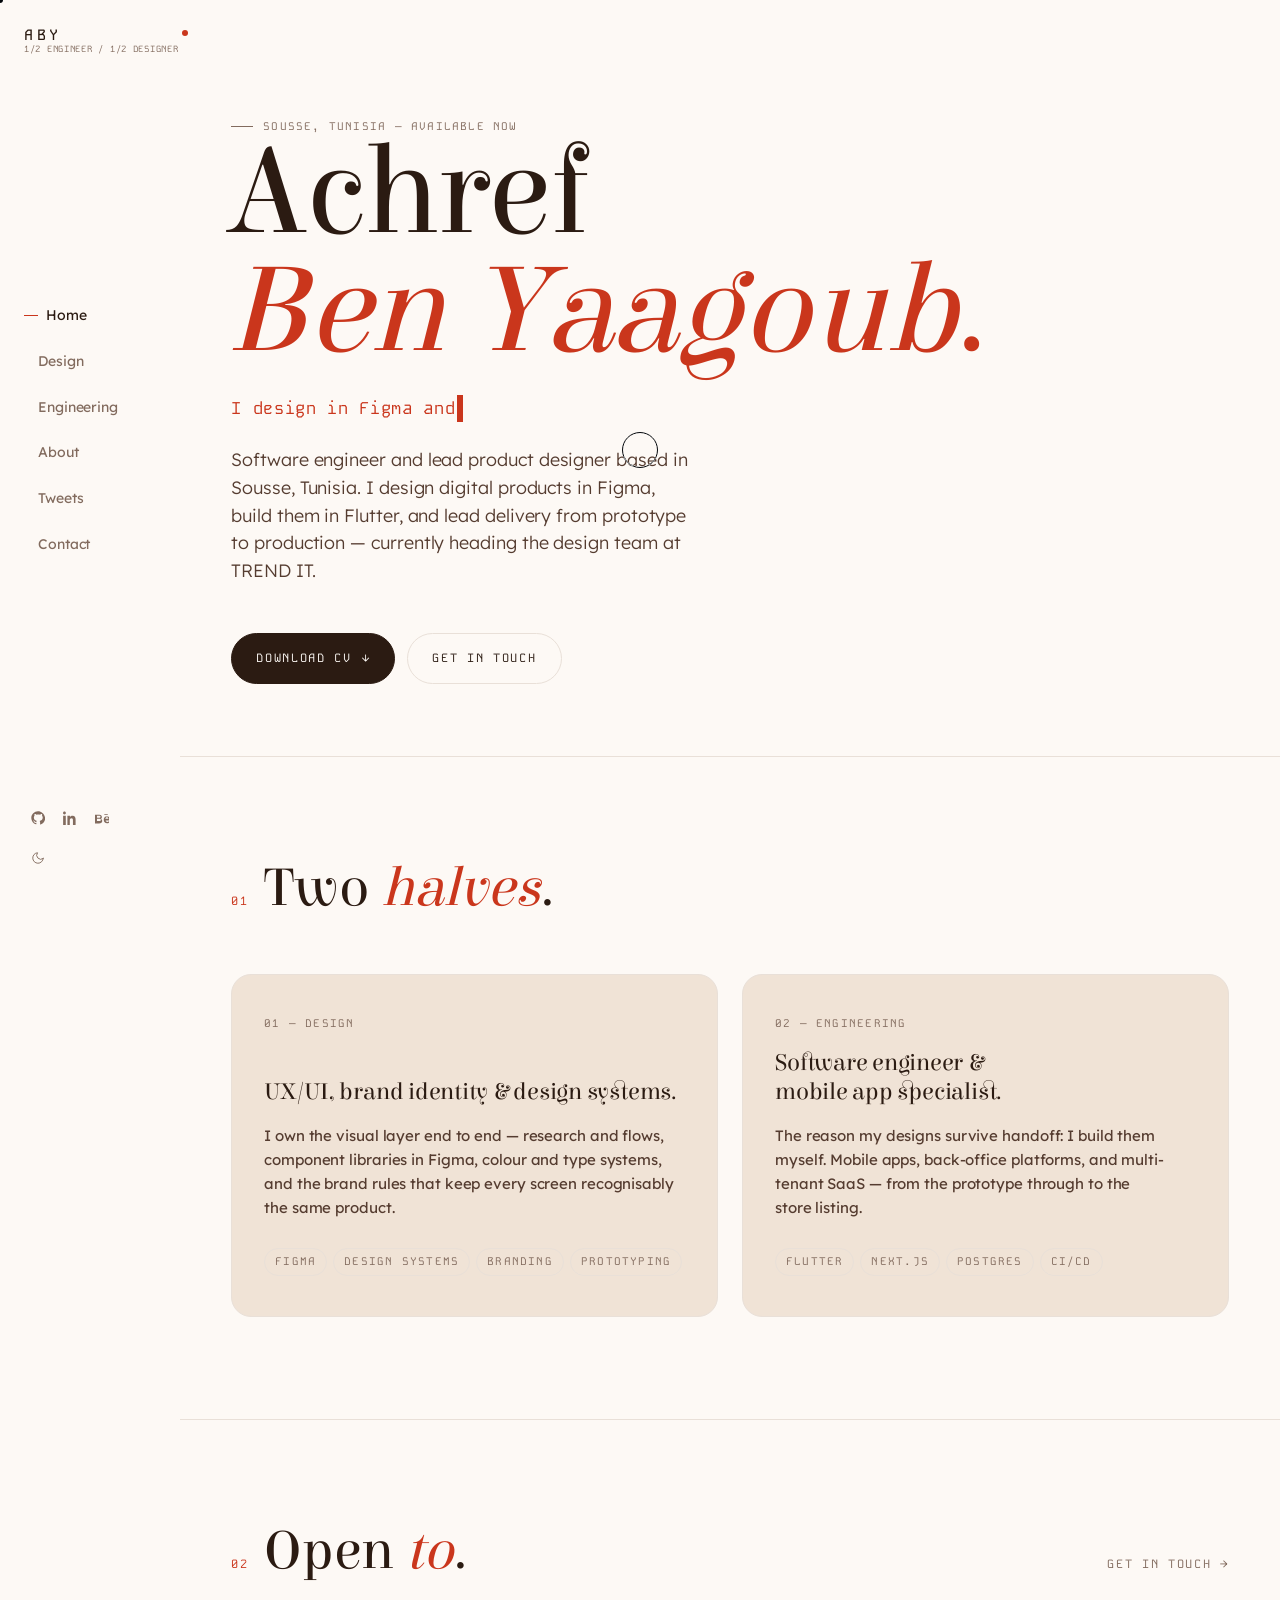
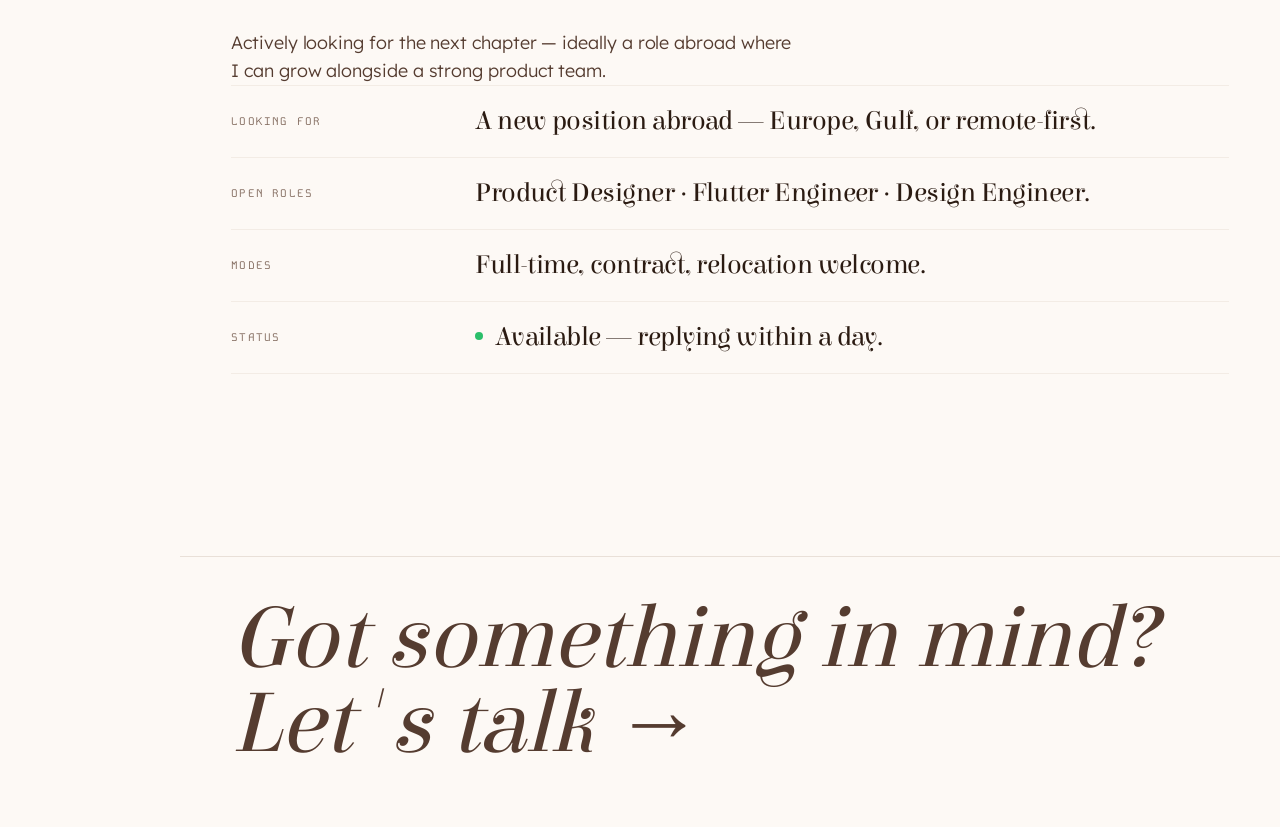
==== commit f8c501c0: "new version" ====
--- a/index.html
+++ b/index.html
@@ -1,925 +1,201 @@
-<!DOCTYPE html>
+<!doctype html>
 <html lang="en">
-
 <head>
-  <meta charset="UTF-8">
-  <meta http-equiv="X-UA-Compatible" content="IE=edge">
-  <meta name="viewport" content="width=device-width, initial-scale=1.0">
-  <title>Personal Portfolio</title>
-
-  <!-- favicon -->
-  <link rel="shortcut icon" href="./assets/images/logo.ico" type="image/x-icon">
-
-  <!-- custom css link -->
-  <link rel="stylesheet" href="./assets/css/style.css">
-
-  <!-- google font link -->
-  <link rel="preconnect" href="https://fonts.googleapis.com">
-  <link rel="preconnect" href="https://fonts.gstatic.com" crossorigin>
-  <link href="https://fonts.googleapis.com/css2?family=Poppins:wght@300;400;500;600&display=swap" rel="stylesheet">
+  <meta charset="utf-8" />
+  <meta name="viewport" content="width=device-width, initial-scale=1" />
+  <title>Achref Ben Yaagoub | Software Engineer &amp; Product Designer</title>
+  <meta name="description" content="Achref Ben Yaagoub — software engineer and lead product designer based in Sousse, Tunisia. Flutter specialist building mobile apps, back-office tools, and design systems." />
+  <meta name="author" content="Achref Ben Yaagoub" />
+  <meta name="robots" content="index, follow" />
+
+  <meta property="og:type" content="website" />
+  <meta property="og:site_name" content="Achref Ben Yaagoub" />
+  <meta property="og:title" content="Achref Ben Yaagoub — Software Engineer &amp; Product Designer" />
+  <meta property="og:description" content="Software engineer and lead product designer. I design in Figma and ship in Flutter." />
+  <meta property="og:url" content="https://achref-dev.vercel.app/" />
+  <meta property="og:image" content="https://achref-dev.vercel.app/assets/images/og-card.png" />
+  <meta property="og:image:width" content="1200" />
+  <meta property="og:image:height" content="630" />
+  <meta name="twitter:card" content="summary_large_image" />
+  <meta name="twitter:title" content="Achref Ben Yaagoub — Software Engineer &amp; Product Designer" />
+  <meta name="twitter:description" content="Software engineer and lead product designer. I design in Figma and ship in Flutter." />
+  <meta name="twitter:image" content="https://achref-dev.vercel.app/assets/images/og-card.png" />
+  <link rel="canonical" href="https://achref-dev.vercel.app/" />
+
+  <link rel="icon" href="./assets/images/logo.svg" type="image/svg+xml" />
+  <link rel="icon" href="./assets/images/logo.ico" sizes="any" />
+  <link rel="apple-touch-icon" href="./assets/images/logo.ico" />
+
+  <link rel="preconnect" href="https://fonts.googleapis.com" />
+  <link rel="preconnect" href="https://fonts.gstatic.com" crossorigin />
+  <link href="https://fonts.googleapis.com/css2?family=Elsie:wght@400;900&family=Lexend:wght@200;300;400;500;600&family=Kode+Mono:wght@400;500;600&display=swap" rel="stylesheet" />
+
+  <link rel="stylesheet" href="./assets/css/style.css" />
+  <link rel="stylesheet" href="./assets/css/theme.css" />
 </head>
 
 <body>
-  <main>
-    <!-- #SIDEBAR -->
-    <aside class="sidebar" data-sidebar>
-      <div class="sidebar-info">
-        <figure class="avatar-box">
-          <img src="./assets/images/emoji.png" alt="Achref Ben Yaagoub" width="80">
-        </figure>
-        <div class="info-content">
-          <h1 class="name" title="Achref Ben Yaagoub">Achref Ben Yaagoub</h1>
-          <p class="title">Flutter Developer & UX/UI Designer</p>
-        </div>
-        <button class="info_more-btn" data-sidebar-btn>
-          <span>Show Contacts</span>
-          <ion-icon name="chevron-down"></ion-icon>
+
+  <a class="skip-link" href="#main">Skip to content</a>
+
+  <div class="app">
+    <aside class="rail">
+      <a href="./index.html" class="rail__brand" aria-label="Home">
+        <span class="brand-monogram">ABY</span>
+        <span class="brand-role">1/2 Engineer / 1/2 Designer</span>
+      </a>
+
+      <nav class="rail__nav" aria-label="Primary">
+        <ul class="rail__list">
+          <li><a class="rail__link" href="./index.html"  aria-current="page">Home</a></li>
+          <li><a class="rail__link" href="./design.html">Design</a></li>
+          <li><a class="rail__link" href="./work.html">Engineering</a></li>
+          <li><a class="rail__link" href="./about.html">About</a></li>
+          <li><a class="rail__link" href="./tweets.html">Tweets</a></li>
+          <li><a class="rail__link" href="./contact.html">Contact</a></li>
+        </ul>
+      </nav>
+
+      <div class="rail__foot">
+        <div class="rail__socials">
+          <a href="https://github.com/Achref200" aria-label="GitHub" target="_blank" rel="noopener">
+            <svg viewBox="0 0 24 24" fill="currentColor"><path d="M12 .5C5.7.5.5 5.7.5 12c0 5.1 3.3 9.4 7.9 10.9.6.1.8-.3.8-.6v-2c-3.2.7-3.9-1.5-3.9-1.5-.5-1.3-1.3-1.7-1.3-1.7-1.1-.7.1-.7.1-.7 1.2.1 1.8 1.2 1.8 1.2 1 1.8 2.8 1.3 3.5 1 .1-.8.4-1.3.8-1.6-2.6-.3-5.3-1.3-5.3-5.7 0-1.3.4-2.3 1.2-3.1-.1-.3-.5-1.5.1-3.1 0 0 1-.3 3.3 1.2.9-.3 2-.4 3-.4s2.1.1 3 .4c2.3-1.5 3.3-1.2 3.3-1.2.6 1.6.2 2.8.1 3.1.8.8 1.2 1.9 1.2 3.1 0 4.4-2.7 5.4-5.3 5.7.4.4.8 1.1.8 2.2v3.3c0 .3.2.7.8.6 4.6-1.5 7.9-5.8 7.9-10.9C23.5 5.7 18.3.5 12 .5z"/></svg>
+          </a>
+          <a href="https://www.linkedin.com/in/achref-b-77b6b1229/" aria-label="LinkedIn" target="_blank" rel="noopener">
+            <svg viewBox="0 0 24 24" fill="currentColor"><path d="M4.98 3.5C4.98 4.88 3.86 6 2.49 6 1.12 6 0 4.88 0 3.5 0 2.12 1.12 1 2.49 1c1.37 0 2.49 1.12 2.49 2.5zM.22 8.25h4.55V24H.22V8.25zm7.34 0h4.36v2.17h.06c.6-1.1 2.06-2.25 4.24-2.25 4.54 0 5.38 2.99 5.38 6.87V24h-4.55v-7.5c0-1.79-.03-4.09-2.5-4.09-2.5 0-2.88 1.95-2.88 3.96V24H7.56V8.25z"/></svg>
+          </a>
+          <a href="https://www.behance.net/achrefbenyaa" aria-label="Behance" target="_blank" rel="noopener">
+            <svg viewBox="0 0 24 24" fill="currentColor"><path d="M7.4 6.5c1.5 0 2.7.4 3.4 1.1.7.7 1 1.7 1 2.9 0 1.4-.6 2.4-1.8 3 1.6.5 2.4 1.7 2.4 3.5 0 1.4-.5 2.5-1.4 3.3-.9.8-2.3 1.2-4.2 1.2H0V6.5h7.4zm-.3 5.1c.8 0 1.3-.1 1.7-.4.4-.3.6-.7.6-1.3 0-.7-.2-1.1-.6-1.4-.4-.3-1-.4-1.8-.4H3.4v3.5h3.7zm.2 5.7c.9 0 1.6-.2 2-.5.4-.3.7-.9.7-1.5 0-.7-.2-1.2-.7-1.5-.4-.3-1.1-.5-2-.5H3.4v4h3.9zM20.4 9c1.8 0 3.1.6 4.1 1.7 1 1.2 1.5 2.7 1.5 4.7v.7h-7.7c.1.9.4 1.5.9 2 .5.4 1.2.7 2 .7 1.2 0 2-.5 2.5-1.4h2.1c-.4 1.1-1 2-1.9 2.6-.9.6-2 .9-3.3.9-1.8 0-3.1-.5-4.1-1.6-1-1-1.5-2.5-1.5-4.2 0-1.8.5-3.2 1.5-4.3 1-1.2 2.4-1.8 4-1.8zm0 1.9c-.7 0-1.3.2-1.8.6-.5.4-.8 1-.9 1.7h5.4c-.1-.7-.4-1.3-.9-1.7-.5-.4-1.1-.6-1.8-.6zM21.9 7H16V5.4h5.9V7z"/></svg>
+          </a>
+        </div>
+        <button class="theme-toggle" data-theme-toggle aria-label="Toggle theme">
+          <svg viewBox="0 0 24 24" fill="none" stroke="currentColor" stroke-width="1.6" stroke-linecap="round" stroke-linejoin="round">
+            <path d="M21 12.8A9 9 0 1 1 11.2 3 7 7 0 0 0 21 12.8z"/>
+          </svg>
         </button>
       </div>
-      <div class="sidebar-info_more">
-        <div class="separator"></div>
-        <ul class="contacts-list">
-          <li class="contact-item">
-            <div class="icon-box">
-              <ion-icon name="mail-outline"></ion-icon>
+    </aside>
+    <main class="page" id="main" tabindex="-1">
+
+      <!-- ============ hero ============ -->
+      <section class="hero container">
+        <p class="eyebrow" data-reveal>Sousse, Tunisia — available now</p>
+
+        <h1 class="display hero__name" data-reveal>
+          Achref<br />
+          <em>Ben&nbsp;Yaagoub</em><span style="color:var(--accent)">.</span>
+        </h1>
+
+        <p class="type-line" data-reveal
+           data-typewriter='["I design in Figma and ship in Flutter.","Lead Design &amp; Software Engineer at TREND IT.","Half engineer. Half designer. No handoff gap.","Currently open to roles abroad."]'></p>
+
+        <p class="lead hero__bio" data-reveal>
+          Software engineer and lead product designer based in Sousse, Tunisia.
+          I design digital products in Figma, build them in Flutter, and lead
+          delivery from prototype to production — currently heading the design
+          team at TREND IT.
+        </p>
+
+        <div class="hero__cta" data-reveal>
+          <a class="btn btn--cv" href="./assets/files/Achref_BenYaagoub_CV.pdf" download>
+            Download CV
+            <span class="btn__arrow" aria-hidden="true">↓</span>
+          </a>
+          <a class="btn btn--ghost" href="./contact.html">Get in touch</a>
+        </div>
+      </section>
+
+      <hr class="sep" />
+
+      <!-- ============ 01 · two halves ============ -->
+      <section class="band container" aria-labelledby="two-h">
+        <div class="band__head">
+          <span class="band__num" data-reveal>01</span>
+          <h2 class="band__title" id="two-h" data-reveal>Two <em>halves</em>.</h2>
+        </div>
+
+        <div class="work-grid" style="grid-template-columns: repeat(2, 1fr);">
+          <a class="discipline" href="./design.html" data-reveal>
+            <span class="discipline__num">01 — Design</span>
+            <h3 class="discipline__title">UX/UI, brand identity &amp; design systems.</h3>
+            <p style="font-size:15px;">
+              I own the visual layer end to end — research and flows,
+              component libraries in Figma, colour and type systems, and the
+              brand rules that keep every screen recognisably the same product.
+            </p>
+            <div class="discipline__stack">
+              <span class="tag">Figma</span>
+              <span class="tag">Design systems</span>
+              <span class="tag">Branding</span>
+              <span class="tag">Prototyping</span>
             </div>
-            <div class="contact-info">
-              <p class="contact-title">Email</p>
-              <a href="mailto:contact.achrefbenyaagoub@gmail.com" class="contact-link">contact.achrefbenyaagoub@gmail.com</a>
+          </a>
+
+          <a class="discipline" href="./work.html" data-reveal>
+            <span class="discipline__num">02 — Engineering</span>
+            <h3 class="discipline__title">Software engineer &amp; mobile app specialist.</h3>
+            <p style="font-size:15px;">
+              The reason my designs survive handoff: I build them myself.
+              Mobile apps, back-office platforms, and multi-tenant SaaS — from
+              the prototype through to the store listing.
+            </p>
+            <div class="discipline__stack">
+              <span class="tag">Flutter</span>
+              <span class="tag">Next.js</span>
+              <span class="tag">Postgres</span>
+              <span class="tag">CI/CD</span>
             </div>
-          </li>
-          <li class="contact-item">
-            <div class="icon-box">
-              <ion-icon name="phone-portrait-outline"></ion-icon>
-            </div>
-            <div class="contact-info">
-              <p class="contact-title">Phone</p>
-              <a href="tel:+21653019984" class="contact-link">+216 53019984</a>
-            </div>
-          </li>
-          <li class="contact-item">
-            <div class="icon-box">
-              <ion-icon name="location-outline"></ion-icon>
-            </div>
-            <div class="contact-info">
-              <p class="contact-title">Location</p>
-              <address>Sousse, Tunisia</address>
-            </div>
+          </a>
+        </div>
+      </section>
+
+      <hr class="sep" />
+
+      <!-- ============ 02 · open to ============ -->
+      <section class="band container" aria-labelledby="open-h">
+        <div class="band__head">
+          <span class="band__num" data-reveal>02</span>
+          <h2 class="band__title" id="open-h" data-reveal>Open <em>to</em>.</h2>
+          <a class="link-arrow" href="./contact.html" data-reveal style="margin-left:auto">Get in touch →</a>
+        </div>
+
+        <p class="lead" style="max-width:52ch" data-reveal>
+          Actively looking for the next chapter — ideally a role abroad
+          where I can grow alongside a strong product team.
+        </p>
+
+        <ul class="home-list" data-reveal>
+          <li>
+            <span class="home-list__label">Looking for</span>
+            <span class="home-list__value">A new position abroad — Europe, Gulf, or remote-first.</span>
+          </li>
+          <li>
+            <span class="home-list__label">Open roles</span>
+            <span class="home-list__value">Product Designer · Flutter Engineer · Design Engineer.</span>
+          </li>
+          <li>
+            <span class="home-list__label">Modes</span>
+            <span class="home-list__value">Full-time, contract, relocation welcome.</span>
+          </li>
+          <li>
+            <span class="home-list__label">Status</span>
+            <span class="home-list__value"><span class="dot dot--live"></span> Available — replying within a day.</span>
           </li>
         </ul>
-        <div class="separator"></div>
-        <ul class="social-list">
-          <li class="social-item">
-            <a href="https://www.linkedin.com/in/achref-ben-yaagoub-77b6b1229/" class="social-link">
-              <ion-icon name="logo-linkedin"></ion-icon>
-            </a>
-          </li>
-          <li class="social-item">
-            <a href="https://www.behance.net/achrefbenyaa" class="social-link">
-              <ion-icon name="logo-behance"></ion-icon>
-            </a>
-          </li>
-          <li class="social-item">
-            <a href="https://github.com/Achref200" class="social-link">
-              <ion-icon name="logo-github"></ion-icon>
-            </a>
-          </li>
-        </ul>
-      </div>
-    </aside>
-
-    <!-- #main-content -->
-    <div class="main-content">
-      <!-- #NAVBAR -->
-      <nav class="navbar">
-        <ul class="navbar-list">
-          <li class="navbar-item">
-            <button class="navbar-link active" data-nav-link>About</button>
-          </li>
-          <li class="navbar-item">
-            <button class="navbar-link" data-nav-link>Resume</button>
-          </li>
-          <li class="navbar-item">
-            <button class="navbar-link" data-nav-link>Portfolio</button>
-          </li>
-          <li class="navbar-item">
-            <button class="navbar-link" data-nav-link>Blog</button>
-          </li>
-          <li class="navbar-item">
-            <button class="navbar-link" data-nav-link>Contact</button>
-          </li>
-        </ul>
-      </nav>
-
-      <!-- #ABOUT -->
-      <article class="about active" data-page="about">
-        <header>
-          <h2 class="h2 article-title">About me</h2>
-        </header>
-        <section class="about-text">
-          <p>
-            I am a Software Engineering student and Flutter developer with a solid background in mobile app development and UX/UI design. Skilled in building cross-platform applications, API integration, and creating intuitive user experiences.
+      </section>
+
+      <footer class="foot">
+        <div class="container foot__row">
+          <p class="foot__big" data-reveal>
+            Got something in mind? <a href="./contact.html">Let's talk →</a>
           </p>
-          <p>
-            I am adaptable, detail-oriented, and eager to contribute to innovative projects while growing through international or freelance opportunities. My aim is to deliver functional, user-friendly, and visually appealing solutions that align with client goals and enhance user satisfaction.
-          </p>
-        </section>
-
-        <section class="testimonials">
-          <h3 class="h3 testimonials-title">What I'm Doing</h3>
-          <ul class="testimonials-list has-scrollbar">
-            <li class="testimonials-item">
-              <div class="content-card" data-testimonials-item>
-                <figure class="testimonials-avatar-box">
-                  <img src="./assets/images/icon-design.svg" alt="Web & Mobile design" width="40" data-testimonials-avatar>
-                </figure>
-                <h4 class="h4 testimonials-item-title" data-testimonials-title>UI/UX Design</h4>
-                <div class="testimonials-text" data-testimonials-text>
-                  <p>Designing intuitive and responsive user interfaces using Figma and Adobe XD for web and mobile platforms.</p>
-                </div>
-              </div>
-            </li>
-            <li class="testimonials-item">
-              <div class="content-card" data-testimonials-item>
-                <figure class="testimonials-avatar-box">
-                  <img src="./assets/images/icon-app.svg" alt="Mobile Development" width="40" data-testimonials-avatar>
-                </figure>
-                <h4 class="h4 testimonials-item-title" data-testimonials-title>Mobile Development</h4>
-                <div class="testimonials-text" data-testimonials-text>
-                  <p>Building cross-platform mobile applications using Flutter and Dart for Android and iOS.</p>
-                </div>
-              </div>
-            </li>
-            <li class="testimonials-item">
-              <div class="content-card" data-testimonials-item>
-                <figure class="testimonials-avatar-box">
-                  <img src="./assets/images/icon-dev.svg" alt="Web development" width="40" data-testimonials-avatar>
-                </figure>
-                <h4 class="h4 testimonials-item-title" data-testimonials-title>Web Development</h4>
-                <div class="testimonials-text" data-testimonials-text>
-                  <p>Developing responsive websites using HTML, CSS, React.js, and backend technologies like PHP and SQL.</p>
-                </div>
-              </div>
-            </li>
-            <li class="testimonials-item">
-              <div class="content-card" data-testimonials-item>
-                <figure class="testimonials-avatar-box">
-                  <img src="./assets/images/icon-dev.svg" alt="API Integration" width="40" data-testimonials-avatar>
-                </figure>
-                <h4 class="h4 testimonials-item-title" data-testimonials-title>API Integration</h4>
-                <div class="testimonials-text" data-testimonials-text>
-                  <p>Integrating REST and GraphQL APIs for seamless data synchronization and functionality.</p>
-                </div>
-              </div>
-            </li>
-          </ul>
-        </section>
-
-        <div class="modal-container" data-modal-container>
-          <div class="overlay" data-overlay></div>
-          <section class="testimonials-modal">
-            <button class="modal-close-btn" data-modal-close-btn>
-              <ion-icon name="close-outline"></ion-icon>
-            </button>
-            <div class="modal-img-wrapper">
-              <figure class="modal-avatar-box">
-                <img src="./assets/images/avatar-1.png" alt="Service" width="80" data-modal-img>
-              </figure>
-              <img src="./assets/images/icon-quote.svg" alt="quote icon">
-            </div>
-            <div class="modal-content">
-              <h4 class="h3 modal-title" data-modal-title></h4>
-              <time datetime="2024-05-14">14 May, 2024</time>
-              <div data-modal-text>
-                <p></p>
-              </div>
-            </div>
-          </section>
-        </div>
-      </article>
-
-      <!-- #RESUME -->
-      <article class="resume" data-page="resume">
-        <header>
-          <h2 class="h2 article-title">Resume</h2>
-        </header>
-        <section class="timeline">
-          <div class="title-wrapper">
-            <div class="icon-box">
-              <ion-icon name="book-outline"></ion-icon>
-            </div>
-            <h3 class="h3">Education</h3>
-          </div>
-          <ol class="timeline-list">
-            <li class="timeline-item">
-              <h4 class="h4 timeline-item-title">MULTIDISCIPLINARY AND INTERNATIONAL DIGITAL UNIVERSITY - Sousse, Tunisia</h4>
-              <span>2023 — Current</span>
-              <p class="timeline-text">Master’s Degree in Software Engineering</p>
-            </li>
-            <li class="timeline-item">
-              <h4 class="h4 timeline-item-title">ISITCOM: Higher Institute of Computer Science and Communication Technologies - Hammam Sousse, Tunisia</h4>
-              <span>2020 — 2023</span>
-              <p class="timeline-text">Bachelor’s Degree in Technology of Information and Communications (Telecommunications)</p>
-            </li>
-          </ol>
-        </section>
-
-        <section class="timeline">
-          <div class="title-wrapper">
-            <div class="icon-box">
-              <ion-icon name="book-outline"></ion-icon>
-            </div>
-            <h3 class="h3">Professional Experience</h3>
-          </div>
-          <ol class="timeline-list">
-            <li class="timeline-item">
-              <h4 class="h4 timeline-item-title">Flutter Developer & UX/UI Designer - TREND IT (Remote, France)</h4>
-              <span>November 2024 — Current</span>
-              <p class="timeline-text">
-                Developed and maintained cross-platform mobile applications using Flutter and Dart, ensuring optimal performance and responsiveness.<br>
-                Integrated RESTful APIs and WebSocket services, handling complex data synchronization.<br>
-                Implemented scalable state management solutions (Provider, GetX) for clean architecture.<br>
-                Optimized app performance through profiling, memory management, and frame rate improvements.
-              </p>
-            </li>
-            <li class="timeline-item">
-              <h4 class="h4 timeline-item-title">Flutter Developer - Quetratech (Mahdia, Tunisia)</h4>
-              <span>July 2024 — November 2024</span>
-              <p class="timeline-text">
-                Developed mobile application features by integrating RESTful APIs using Swagger for documentation and testing.<br>
-                Managed authentication workflows through secure token management and web services.<br>
-                Organized tasks and project tracking using Trello for agile delivery.<br>
-                Designed and translated UI/UX prototypes into mobile app interfaces using Figma.
-              </p>
-            </li>
-            <li class="timeline-item">
-              <h4 class="h4 timeline-item-title">UX Designer & Mobile Developer - INSIGHT+ (Ariana, Tunisia)</h4>
-              <span>December 2023 — April 2024</span>
-              <p class="timeline-text">
-                Integrated REST and GraphQL APIs to enhance app functionality and real-time performance.<br>
-                Utilized GitHub and GitLab for version control in mono repositories with CI/CD pipelines.<br>
-                Developed cross-platform mobile applications using Flutter and Dart for Android and iOS.<br>
-                Designed responsive, user-friendly interfaces for various devices and screen sizes.
-              </p>
-            </li>
-            <li class="timeline-item">
-              <h4 class="h4 timeline-item-title">UI/UX Product Designer - GOMYCODE (Tunis, Tunisia)</h4>
-              <span>January 2023 — March 2023</span>
-              <p class="timeline-text">
-                Designed user interfaces and experiences using Figma and Adobe XD.<br>
-                Collaborated with product managers and engineers using Notion and Scrum methodology.<br>
-                Created low-fidelity and high-fidelity prototypes for release and pre-production.
-              </p>
-            </li>
-          </ol>
-        </section>
-
-        <section class="service">
-          <h3 class="h3 service-title">Certifications</h3>
-          <ul class="service-list">
-            <li class="service-item">
-              <div class="service-content-box">
-                <h4 class="h4 service-item-title">Flutter & Dart</h4>
-                <p class="service-item-text">Udemy Course, 2023</p>
-              </div>
-            </li>
-            <li class="service-item">
-              <div class="service-content-box">
-                <h4 class="h4 service-item-title">Oracle Cloud Infrastructure 2023 AI Foundations</h4>
-                <p class="service-item-text">Oracle, 2023</p>
-              </div>
-            </li>
-            <li class="service-item">
-              <div class="service-content-box">
-                <h4 class="h4 service-item-title">AWS Academy Cloud Foundations</h4>
-                <p class="service-item-text">Amazon Web Services, 2022</p>
-              </div>
-            </li>
-            <li class="service-item">
-              <div class="service-content-box">
-                <h4 class="h4 service-item-title">Scrum Fundamentals</h4>
-                <p class="service-item-text">VMEdu, 2023</p>
-              </div>
-            </li>
-            <li class="service-item">
-              <div class="service-content-box">
-                <h4 class="h4 service-item-title">How to Become an Instructor</h4>
-                <p class="service-item-text">GOMYCODE, 2023</p>
-              </div>
-            </li>
-          </ul>
-        </section>
-
-        <section class="skill">
-          <h3 class="h3 skills-title">Technical Skills</h3>
-          <ul class="skills-list content-card">
-            <li class="skills-item">
-              <div class="title-wrapper">
-                <h5 class="h5">Mobile Development</h5>
-                <data value="90">Flutter, Dart (Android, iOS)</data>
-              </div>
-            </li>
-            <li class="skills-item">
-              <div class="title-wrapper">
-                <h5 class="h5">API Integration</h5>
-                <data value="85">REST, GraphQL</data>
-              </div>
-            </li>
-            <li class="skills-item">
-              <div class="title-wrapper">
-                <h5 class="h5">Version Control</h5>
-                <data value="80">Git (GitHub, GitLab)</data>
-              </div>
-            </li>
-            <li class="skills-item">
-              <div class="title-wrapper">
-                <h5 class="h5">UI/UX Design</h5>
-                <data value="90">Figma, Adobe XD, FigJam</data>
-              </div>
-            </li>
-            <li class="skills-item">
-              <div class="title-wrapper">
-                <h5 class="h5">Front-End Web Development</h5>
-                <data value="85">HTML, CSS, React.js, Bootstrap, Tailwind, Swagger</data>
-              </div>
-            </li>
-            <li class="skills-item">
-              <div class="title-wrapper">
-                <h5 class="h5">Back-End Web Development</h5>
-                <data value="80">PHP, SQL, .NET, Java</data>
-              </div>
-            </li>
-            <li class="skills-item">
-              <div class="title-wrapper">
-                <h5 class="h5">Database Management</h5>
-                <data value="80">SQL, PL/SQL, Firebase</data>
-              </div>
-            </li>
-            <li class="skills-item">
-              <div class="title-wrapper">
-                <h5 class="h5">Tools</h5>
-                <data value="85">Notion, Scrum</data>
-              </div>
-            </li>
-          </ul>
-        </section>
-
-        <section class="skill">
-          <h3 class="h3 skills-title">Languages</h3>
-          <ul class="skills-list content-card">
-            <li class="skills-item">
-              <div class="title-wrapper">
-                <h5 class="h5">English</h5>
-                <data value="90">Advanced</data>
-              </div>
-            </li>
-            <li class="skills-item">
-              <div class="title-wrapper">
-                <h5 class="h5">French</h5>
-                <data value="90">Advanced</data>
-              </div>
-            </li>
-            <li class="skills-item">
-              <div class="title-wrapper">
-                <h5 class="h5">Deutsch</h5>
-                <data value="30">Beginner</data>
-              </div>
-            </li>
-            <li class="skills-item">
-              <div class="title-wrapper">
-                <h5 class="h5">Arabic</h5>
-                <data value="100">Native</data>
-              </div>
-            </li>
-          </ul>
-        </section>
-
-        <section class="skill">
-          <h3 class="h3 skills-title">Soft Skills</h3>
-          <ul class="skills-list content-card">
-            <li class="skills-item">
-              <div class="title-wrapper">
-                <h5 class="h5">Adaptative & Flexible</h5>
-              </div>
-            </li>
-            <li class="skills-item">
-              <div class="title-wrapper">
-                <h5 class="h5">Multi-Passionate</h5>
-              </div>
-            </li>
-            <li class="skills-item">
-              <div class="title-wrapper">
-                <h5 class="h5">Team Worker</h5>
-              </div>
-            </li>
-            <li class="skills-item">
-              <div class="title-wrapper">
-                <h5 class="h5">Dynamic & Motivated</h5>
-              </div>
-            </li>
-            <li class="skills-item">
-              <div class="title-wrapper">
-                <h5 class="h5">Fast Learner</h5>
-              </div>
-            </li>
-          </ul>
-        </section>
-      </article>
-
-      <!-- #PORTFOLIO -->
-      <article class="portfolio" data-page="portfolio">
-        <header>
-          <h2 class="h2 article-title">Portfolio</h2>
-        </header>
-        <section class="projects">
-          <ul class="filter-list">
-            <li class="filter-item">
-              <button class="active" data-filter-btn>All</button>
-            </li>
-            <li class="filter-item">
-              <button data-filter-btn>Web design</button>
-            </li>
-            <li class="filter-item">
-              <button data-filter-btn>Mobile design</button>
-            </li>
-            <li class="filter-item">
-              <button data-filter-btn>Applications</button>
-            </li>
-            <li class="filter-item">
-              <button data-filter-btn>Web development</button>
-            </li>
-          </ul>
-          <div class="filter-select-box">
-            <button class="filter-select" data-select>
-              <div class="select-value" data-selecct-value>Select category</div>
-              <div class="select-icon">
-                <ion-icon name="chevron-down"></ion-icon>
-              </div>
-            </button>
-            <ul class="select-list">
-              <li class="select-item">
-                <button data-select-item>All</button>
-              </li>
-              <li class="select-item">
-                <button data-select-item>Web design</button>
-              </li>
-              <li class="select-item">
-                <button data-select-item>Mobile design</button>
-              </li>
-              <li class="select-item">
-                <button data-select-item>Applications</button>
-              </li>
-              <li class="select-item">
-                <button data-select-item>Web development</button>
-              </li>
-            </ul>
-          </div>
-          <ul class="project-list">
-            <li class="project-item active" data-filter-item data-category="web development">
-              <a href="https://dubaii-offshore.vercel.app/">
-                <figure class="project-img">
-                  <div class="project-item-icon-box">
-                    <ion-icon name="eye-outline"></ion-icon>
-                  </div>
-                  <img src="./assets/images/dubai_project.png" alt="finance" loading="lazy">
-                </figure>
-                <h3 class="project-title">Dubai Offshore</h3>
-                <p class="project-category">Web development</p>
-              </a>
-            </li>
-            <li class="project-item active" data-filter-item data-category="web development">
-              <a href="https://www.behance.net/gallery/210961279/Digivolution-Website">
-                <figure class="project-img">
-                  <div class="project-item-icon-box">
-                    <ion-icon name="eye-outline"></ion-icon>
-                  </div>
-                  <img src="./assets/images/digivolutio_project.png" alt="finance" loading="lazy">
-                </figure>
-                <h3 class="project-title">Digivolution Agency</h3>
-                <p class="project-category">Web development</p>
-              </a>
-            </li>
-            <li class="project-item active" data-filter-item data-category="web development">
-              <a href="https://github.com/Achref200/project_web_dev">
-                <figure class="project-img">
-                  <div class="project-item-icon-box">
-                    <ion-icon name="eye-outline"></ion-icon>
-                  </div>
-                  <img src="./assets/images/planetfood_project.png" alt="finance" loading="lazy">
-                </figure>
-                <h3 class="project-title">Planet Food Restaurant</h3>
-                <p class="project-category">Web development</p>
-              </a>
-            </li>
-            <li class="project-item active" data-filter-item data-category="web development">
-              <a href="https://www.behance.net/gallery/197091877/Travel-Website">
-                <figure class="project-img">
-                  <div class="project-item-icon-box">
-                    <ion-icon name="eye-outline"></ion-icon>
-                  </div>
-                  <img src="./assets/images/travel_project.png" alt="finance" loading="lazy">
-                </figure>
-                <h3 class="project-title">Travel Website</h3>
-                <p class="project-category">Web development</p>
-              </a>
-            </li>
-            <li class="project-item active" data-filter-item data-category="web development">
-              <a href="https://www.fleursdelyssa.com/">
-                <figure class="project-img">
-                  <div class="project-item-icon-box">
-                    <ion-icon name="eye-outline"></ion-icon>
-                  </div>
-                  <img src="./assets/images/project-10.png" alt="finance" loading="lazy">
-                </figure>
-                <h3 class="project-title">Fleur d'Elyssa</h3>
-                <p class="project-category">Web development</p>
-              </a>
-            </li>
-            <li class="project-item active" data-filter-item data-category="web design">
-              <a href="https://www.behance.net/gallery/182840181/BarberShop-(-User-Barber-)-Flows-UI-UX-Design">
-                <figure class="project-img">
-                  <div class="project-item-icon-box">
-                    <ion-icon name="eye-outline"></ion-icon>
-                  </div>
-                  <img src="./assets/images/design-1.png" alt="metaspark" loading="lazy">
-                </figure>
-                <h3 class="project-title">Barbershop App</h3>
-                <p class="project-category">Web design</p>
-              </a>
-            </li>
-            <li class="project-item active" data-filter-item data-category="web design">
-              <a href="https://www.behance.net/gallery/182840181/BarberShop-(-User-Barber-)-Flows-UI-UX-Design">
-                <figure class="project-img">
-                  <div class="project-item-icon-box">
-                    <ion-icon name="eye-outline"></ion-icon>
-                  </div>
-                  <img src="./assets/images/travel.png" alt="metaspark" loading="lazy">
-                </figure>
-                <h3 class="project-title">Travel Website</h3>
-                <p class="project-category">Web design</p>
-              </a>
-            </li>
-            <li class="project-item active" data-filter-item data-category="web design">
-              <a href="https://www.behance.net/gallery/176718625/Serenov-Responsive-web-design">
-                <figure class="project-img">
-                  <div class="project-item-icon-box">
-                    <ion-icon name="eye-outline"></ion-icon>
-                  </div>
-                  <img src="./assets/images/design-2.png" alt="metaspark" loading="lazy">
-                </figure>
-                <h3 class="project-title">E-commerce: SERENOV</h3>
-                <p class="project-category">Web design</p>
-              </a>
-            </li>
-            <li class="project-item active" data-filter-item data-category="web design">
-              <a href="#">
-                <figure class="project-img">
-                  <div class="project-item-icon-box">
-                    <ion-icon name="eye-outline"></ion-icon>
-                  </div>
-                  <img src="./assets/images/food.png" alt="metaspark" loading="lazy">
-                </figure>
-                <h3 class="project-title">Food Restaurant: Planet Food</h3>
-                <p class="project-category">Web design</p>
-              </a>
-            </li>
-            <li class="project-item active" data-filter-item data-category="mobile design">
-              <a href="#">
-                <figure class="project-img">
-                  <div class="project-item-icon-box">
-                    <ion-icon name="eye-outline"></ion-icon>
-                  </div>
-                  <img src="./assets/images/design-3.png" alt="metaspark" loading="lazy">
-                </figure>
-                <h3 class="project-title">Recloth</h3>
-                <p class="project-category">Mobile design</p>
-              </a>
-            </li>
-            <li class="project-item active" data-filter-item data-category="mobile design">
-              <a href="#">
-                <figure class="project-img">
-                  <div class="project-item-icon-box">
-                    <ion-icon name="eye-outline"></ion-icon>
-                  </div>
-                  <img src="./assets/images/Thumbnail.png" alt="metaspark" loading="lazy">
-                </figure>
-                <h3 class="project-title">NeuroSleep</h3>
-                <p class="project-category">Mobile design</p>
-              </a>
-            </li>
-            <li class="project-item active" data-filter-item data-category="mobile design">
-              <a href="https://www.behance.net/gallery/210962863/I-FIlter-Mobile-App">
-                <figure class="project-img">
-                  <div class="project-item-icon-box">
-                    <ion-icon name="eye-outline"></ion-icon>
-                  </div>
-                  <img src="./assets/images/design-5.png" alt="metaspark" loading="lazy">
-                </figure>
-                <h3 class="project-title">I Filter</h3>
-                <p class="project-category">Mobile design</p>
-              </a>
-            </li>
-            <li class="project-item active" data-filter-item data-category="mobile design">
-              <a href="https://www.behance.net/gallery/169225771/FeelArt-Ui-Mobile-Design">
-                <figure class="project-img">
-                  <div class="project-item-icon-box">
-                    <ion-icon name="eye-outline"></ion-icon>
-                  </div>
-                  <img src="./assets/images/feelart.png" alt="metaspark" loading="lazy">
-                </figure>
-                <h3 class="project-title">FeelArt</h3>
-                <p class="project-category">Mobile design</p>
-              </a>
-            </li>
-            <li class="project-item active" data-filter-item data-category="mobile design">
-              <a href="#">
-                <figure class="project-img">
-                  <div class="project-item-icon-box">
-                    <ion-icon name="eye-outline"></ion-icon>
-                  </div>
-                  <img src="./assets/images/pp.png" alt="metaspark" loading="lazy">
-                </figure>
-                <h3 class="project-title">Mobile Portfolio</h3>
-                <p class="project-category">Mobile design</p>
-              </a>
-            </li>
-            <li class="project-item active" data-filter-item data-category="mobile design">
-              <a href="#">
-                <figure class="project-img">
-                  <div class="project-item-icon-box">
-                    <ion-icon name="eye-outline"></ion-icon>
-                  </div>
-                  <img src="./assets/images/taxico.png" alt="metaspark" loading="lazy">
-                </figure>
-                <h3 class="project-title">Taxico</h3>
-                <p class="project-category">Mobile design</p>
-              </a>
-            </li>
-            <li class="project-item active" data-filter-item data-category="mobile design">
-              <a href="#">
-                <figure class="project-img">
-                  <div class="project-item-icon-box">
-                    <ion-icon name="eye-outline"></ion-icon>
-                  </div>
-                  <img src="./assets/images/supavape.png" alt="metaspark" loading="lazy">
-                </figure>
-                <h3 class="project-title">Supa Vape</h3>
-                <p class="project-category">Mobile design</p>
-              </a>
-            </li>
-            <li class="project-item active" data-filter-item data-category="mobile design">
-              <a href="#">
-                <figure class="project-img">
-                  <div class="project-item-icon-box">
-                    <ion-icon name="eye-outline"></ion-icon>
-                  </div>
-                  <img src="./assets/images/serfice.png" alt="metaspark" loading="lazy">
-                </figure>
-                <h3 class="project-title">Serfice</h3>
-                <p class="project-category">Mobile design</p>
-              </a>
-            </li>
-            <li class="project-item active" data-filter-item data-category="web design">
-              <a href="#">
-                <figure class="project-img">
-                  <div class="project-item-icon-box">
-                    <ion-icon name="eye-outline"></ion-icon>
-                  </div>
-                  <img src="./assets/images/Recloth Web 1.png" alt="metaspark" loading="lazy">
-                </figure>
-                <h3 class="project-title">Recloth Web</h3>
-                <p class="project-category">Web design</p>
-              </a>
-            </li>
-            <li class="project-item active" data-filter-item data-category="applications">
-              <a href="#">
-                <figure class="project-img">
-                  <div class="project-item-icon-box">
-                    <ion-icon name="eye-outline"></ion-icon>
-                  </div>
-                  <img src="./assets/images/mobile-1.png" alt="task manager" loading="lazy">
-                </figure>
-                <h3 class="project-title">Barbershop</h3>
-                <p class="project-category">Applications</p>
-              </a>
-            </li>
-            <li class="project-item active" data-filter-item data-category="applications">
-              <a href="#">
-                <figure class="project-img">
-                  <div class="project-item-icon-box">
-                    <ion-icon name="eye-outline"></ion-icon>
-                  </div>
-                  <img src="./assets/images/mobile-2.png" alt="brawlhalla" loading="lazy">
-                </figure>
-                <h3 class="project-title">Atastoon</h3>
-                <p class="project-category">Applications</p>
-              </a>
-            </li>
-            <li class="project-item active" data-filter-item data-category="applications">
-              <a href="#">
-                <figure class="project-img">
-                  <div class="project-item-icon-box">
-                    <ion-icon name="eye-outline"></ion-icon>
-                  </div>
-                  <img src="./assets/images/Exsys.png" alt="exsys mobile app" loading="lazy">
-                </figure>
-                <h3 class="project-title">Exsys Mobile App</h3>
-                <p class="project-category">Applications</p>
-              </a>
-            </li>
-            <li class="project-item active" data-filter-item data-category="applications">
-              <a href="https://github.com/Achref200/sourie">
-                <figure class="project-img">
-                  <div class="project-item-icon-box">
-                    <ion-icon name="eye-outline"></ion-icon>
-                  </div>
-                  <img src="./assets/images/design10.png" alt="travel app" loading="lazy">
-                </figure>
-                <h3 class="project-title">Travel App</h3>
-                <p class="project-category">Applications</p>
-              </a>
-            </li>
-            <li class="project-item active" data-filter-item data-category="applications">
-              <a href="#">
-                <figure class="project-img">
-                  <div class="project-item-icon-box">
-                    <ion-icon name="eye-outline"></ion-icon>
-                  </div>
-                  <img src="./assets/images/mobile-5.png" alt="ai assistant" loading="lazy">
-                </figure>
-                <h3 class="project-title">AI Assistant</h3>
-                <p class="project-category">Applications</p>
-              </a>
-            </li>
-            <li class="project-item active" data-filter-item data-category="applications">
-              <a href="#">
-                <figure class="project-img">
-                  <div class="project-item-icon-box">
-                    <ion-icon name="eye-outline"></ion-icon>
-                  </div>
-                  <img src="./assets/images/mobile-6.png" alt="ai assistant" loading="lazy">
-                </figure>
-                <h3 class="project-title">Talent619</h3>
-                <p class="project-category">Applications</p>
-              </a>
-            </li>
-          </ul>
-        </section>
-      </article>
-
-      <!-- #BLOG -->
-      <article class="blog" data-page="blog">
-        <header>
-          <h2 class="h2 article-title">Blog</h2>
-        </header>
-        <section class="blog-posts">
-          <ul class="blog-posts-list">
-            <li class="blog-post-item">
-              <a href="#">
-                <figure class="blog-banner-box">
-                  <img src="./assets/images/club1.jpg" alt="Design conferences in 2022" loading="lazy">
-                </figure>
-                <div class="blog-content">
-                  <div class="blog-meta">
-                    <p class="blog-category">ATAST</p>
-                    <span class="dot"></span>
-                    <time datetime="2023-03-23">March 23, 2023</time>
-                  </div>
-                  <h3 class="h3 blog-item-title">Team Leader</h3>
-                  <p class="blog-text">
-                    Tunisian Association for the Future of Science and Technology: Second Place in Business & Technology competition.
-                  </p>
-                </div>
-              </a>
-            </li>
-            <li class="blog-post-item">
-              <a href="#">
-                <figure class="blog-banner-box">
-                  <img src="./assets/images/club2.jpg" alt="Best fonts every designer" loading="lazy">
-                </figure>
-                <div class="blog-content">
-                  <div class="blog-meta">
-                    <p class="blog-category">Hackathon</p>
-                    <span class="dot"></span>
-                    <time datetime="2021-06-11">June 11, 2021</time>
-                  </div>
-                  <h3 class="h3 blog-item-title">Speaker & Presenter</h3>
-                  <p class="blog-text">
-                    ISITCOM GOOGLE Club: Lil Tech competition.
-                  </p>
-                </div>
-              </a>
-            </li>
-            <li class="blog-post-item">
-              <a href="#">
-                <figure class="blog-banner-box">
-                  <img src="./assets/images/club3.JPG" alt="Design digest #80" loading="lazy">
-                </figure>
-                <div class="blog-content">
-                  <div class="blog-meta">
-                    <p class="blog-category">Competition</p>
-                    <span class="dot"></span>
-                    <time datetime="2022-12-02">Dec 2, 2022</time>
-                  </div>
-                  <h3 class="h3 blog-item-title">Organization Team</h3>
-                  <p class="blog-text">
-                    Nuit de l'info: International competition
-                  </p>
-                </div>
-              </a>
-            </li>
-            <li class="blog-post-item">
-              <a href="#">
-                <figure class="blog-banner-box">
-                  <img src="./assets/images/club4.png" alt="UI interactions of the week" loading="lazy">
-                </figure>
-                <div class="blog-content">
-                  <div class="blog-meta">
-                    <p class="blog-category">Volunteer</p>
-                    <span class="dot"></span>
-                    <time datetime="2022-03-02">March 2, 2022</time>
-                  </div>
-                  <h3 class="h3 blog-item-title">UX/UI Designer Trainer</h3>
-                  <p class="blog-text">
-                    At ATAST Club ISITCOM and Amideast
-                  </p>
-                </div>
-              </a>
-            </li>
-            <li class="blog-post-item">
-              <a href="#">
-                <figure class="blog-banner-box">
-                  <img src="./assets/images/club5.png" alt="The forgotten art of spacing" loading="lazy">
-                </figure>
-                <div class="blog-content">
-                  <div class="blog-meta">
-                    <p class="blog-category">Club</p>
-                    <span class="dot"></span>
-                    <time datetime="2022-03-02">March 2, 2022</time>
-                  </div>
-                  <h3 class="h3 blog-item-title">Co-leader & Founder & Sponsorship Manager</h3>
-                  <p class="blog-text">
-                    ATAST Club ISITCOM board member for 2 years
-                  </p>
-                </div>
-              </a>
-            </li>
-            <li class="blog-post-item">
-              <a href="#">
-                <figure class="blog-banner-box">
-                  <img src="./assets/images/nuit-info.png" alt="Design digest #79" loading="lazy">
-                </figure>
-                <div class="blog-content">
-                  <div class="blog-meta">
-                    <p class="blog-category">Competition</p>
-                    <span class="dot"></span>
-                    <time datetime="2023-12-02">Dec 2, 2023</time>
-                  </div>
-                  <h3 class="h3 blog-item-title">Team Lead</h3>
-                  <p class="blog-text">
-                    Nuit de l'info: International competition
-                  </p>
-                </div>
-              </a>
-            </li>
-          </ul>
-        </section>
-      </article>
-
-      <!-- #CONTACT -->
-      <article class="contact" data-page="contact">
-        <header>
-          <h2 class="h2 article-title">Contact</h2>
-        </header>
-        <section class="mapbox" data-mapbox>
-          <figure>
-            <iframe src="https://www.google.com/maps/embed?pb=!1m10!1m8!1m3!1d13102.804694097345!2d10.59142537003194!3d35.85089943300296!3m2!1i1024!2i768!4f13.1!5e0!3m2!1sfr!2stn!4v1715918225811!5m2!1sfr!2stn" width="600" height="450" style="border:0;" allowfullscreen="" loading="lazy" referrerpolicy="no-referrer-when-downgrade"></iframe>
-          </figure>
-        </section>
-        <section class="contact-form">
-          <h3 class="h3 form-title">Contact Form</h3>
-          <form action="#" class="form" data-form>
-            <div class="input-wrapper">
-              <input type="text" name="fullname" class="form-input" placeholder="Full name" required data-form-input>
-              <input type="email" name="email" class="form-input" placeholder="Email address" required data-form-input>
-            </div>
-            <textarea name="message" class="form-input" placeholder="Your Message" required data-form-input></textarea>
-            <button class="form-btn" type="submit" disabled data-form-btn>
-              <ion-icon name="paper-plane"></ion-icon>
-              <span>Send Message</span>
-            </button>
-          </form>
-        </section>
-      </article>
-    </div>
-  </main>
-
-  <!-- custom js link -->
+        </div>
+      </footer>
+
+    </main>
+  </div>
+
   <script src="./assets/js/script.js"></script>
-
-  <!-- ionicon link -->
-  <script type="module" src="https://unpkg.com/ionicons@5.5.2/dist/ionicons/ionicons.esm.js"></script>
-  <script nomodule src="https://unpkg.com/ionicons@5.5.2/dist/ionicons/ionicons.js"></script>
+  <script src="./assets/js/theme.js"></script>
 </body>
-
-</html>+</html>
--- a/assets/css/style.css
+++ b/assets/css/style.css
@@ -1,1866 +1,2242 @@
-
+/* ---------------------------------------------------------------
+   achref ben yaagoub — portfolio '26
+   built by hand. no framework, just css.
+   --------------------------------------------------------------- */
+
+/* tokens ---------------------------------------------------------- */
 :root {
-
-  /**
-   * colors
-   */
-
-  /* gradient */
-
-  --bg-gradient-onyx: linear-gradient(
-    to bottom right, 
-    hsl(240, 1%, 25%) 3%, 
-    hsl(0, 0%, 19%) 97%
-  );
-  --bg-gradient-jet: linear-gradient(
-    to bottom right, 
-    hsla(240, 1%, 18%, 0.251) 0%, 
-    hsla(240, 2%, 11%, 0) 100%
-  ), hsl(240, 2%, 13%);
-  --bg-gradient-yellow-1: linear-gradient(
-    to bottom right, 
-    hsl(45, 100%, 71%) 0%, 
-    hsla(36, 100%, 69%, 0) 50%
-  );
-  --bg-gradient-yellow-2: linear-gradient(
-    135deg, 
-    hsla(45, 100%, 71%, 0.251) 0%, 
-    hsla(35, 100%, 68%, 0) 59.86%
-  ), hsl(240, 2%, 13%);
-  --border-gradient-onyx: linear-gradient(
-    to bottom right, 
-    hsl(0, 0%, 25%) 0%, 
-    hsla(0, 0%, 25%, 0) 50%
-  );
-  --text-gradient-yellow: linear-gradient(
-    to right, 
-    hsl(45, 100%, 72%), 
-    hsl(35, 100%, 68%)
-  );
-
-  /* solid */
-
-  --jet: hsl(0, 0%, 22%);
-  --onyx: hsl(240, 1%, 17%);
-  --eerie-black-1: hsl(240, 2%, 13%);
-  --eerie-black-2: hsl(240, 2%, 12%);
-  --smoky-black: hsl(0, 0%, 7%);
-  --white-1: hsl(0, 0%, 100%);
-  --white-2: hsl(0, 0%, 98%);
-  --orange-yellow-crayola: hsl(45, 100%, 72%);
-  --vegas-gold: hsl(45, 54%, 58%);
-  --light-gray: hsl(0, 0%, 84%);
-  --light-gray-70: hsla(0, 0%, 84%, 0.7);
-  --bittersweet-shimmer: hsl(0, 43%, 51%);
-
-  /**
-   * typography
-   */
-
-  /* font-family */
-  --ff-poppins: 'Poppins', sans-serif;
-
-  /* font-size */
-  --fs-1: 24px;
-  --fs-2: 18px;
-  --fs-3: 17px;
-  --fs-4: 16px;
-  --fs-5: 15px;
-  --fs-6: 14px;
-  --fs-7: 13px;
-  --fs-8: 11px;
-
-  /* font-weight */
-  --fw-300: 300;
-  --fw-400: 400;
-  --fw-500: 500;
-  --fw-600: 600;
-
-  /**
-   * shadow
-   */
-  
-  --shadow-1: -4px 8px 24px hsla(0, 0%, 0%, 0.25);
-  --shadow-2: 0 16px 30px hsla(0, 0%, 0%, 0.25);
-  --shadow-3: 0 16px 40px hsla(0, 0%, 0%, 0.25);
-  --shadow-4: 0 25px 50px hsla(0, 0%, 0%, 0.15);
-  --shadow-5: 0 24px 80px hsla(0, 0%, 0%, 0.25);
-
-  /**
-   * transition
-   */
-
-  --transition-1: 0.25s ease;
-  --transition-2: 0.5s ease-in-out;
-
-}
-
-
-
-
-
-/*-----------------------------------*\
-  #RESET
-\*-----------------------------------*/
-
-*, *::before, *::after {
-  margin: 0;
-  padding: 0;
-  box-sizing: border-box;
-}
-
-a { text-decoration: none; }
-
-li { list-style: none; }
-
-img, ion-icon, a, button, time, span { display: block; }
-
-button {
-  font: inherit;
-  background: none;
-  border: none;
-  text-align: left;
-  cursor: pointer;
-}
-
-input, textarea {
-  display: block;
-  width: 100%;
-  background: none;
-  font: inherit;
-}
-
-::selection {
-  background: var(--orange-yellow-crayola);
-  color: var(--smoky-black);
-}
-
-:focus { outline-color: var(--orange-yellow-crayola); }
-
-html { font-family: var(--ff-poppins); }
-
-body { background: var(--smoky-black); }
-
-
-
-
-
-/*-----------------------------------*\
-  #REUSED STYLE
-\*-----------------------------------*/
-
-.sidebar,
-article {
-  background: var(--eerie-black-2);
-  border: 1px solid var(--jet);
-  border-radius: 20px;
-  padding: 15px;
-  box-shadow: var(--shadow-1);
-  z-index: 1;
-}
-
-.separator {
-  width: 100%;
-  height: 1px;
-  background: var(--jet);
-  margin: 16px 0;
-}
-
-.icon-box {
+  /* paper theme (default) */
+  --bg:        #efece6;
+  --bg-soft:   #f6f3ed;
+  --surface:   #faf8f3;
+  --ink:       #161614;
+  --ink-soft:  #2b2a27;
+  /* nudged from #6f6c66 to clear 4.5:1 AA on the paper bg (4.44 -> 4.71).
+     the archive notes and meta lines live at this colour, and they are
+     small type — they need the real floor, not a near miss. */
+  --muted:     #6b6862;
+  --line:      #d8d3c8;
+  --line-soft: #e6e1d6;
+  --accent:    #ff5b2e;
+  --accent-2:  #2a2826;
+
+  /* type */
+  --serif: "Fraunces", "Times New Roman", serif;
+  --sans:  "Inter", -apple-system, system-ui, sans-serif;
+  --mono:  "JetBrains Mono", ui-monospace, monospace;
+
+  /* ---- spacing scale --------------------------------------------
+     one scale, used everywhere. steps grow ~1.4x so adjacent values
+     read as different without needing a ruler. --s7 up are fluid
+     because section rhythm has to survive a 375px phone. */
+  --s1: 4px;
+  --s2: 8px;
+  --s3: 12px;
+  --s4: 16px;
+  --s5: 24px;
+  --s6: 32px;
+  --s7: clamp(36px, 4vw, 48px);
+  --s8: clamp(48px, 6vw, 72px);
+  --s9: clamp(64px, 8vw, 104px);
+  --s10: clamp(80px, 11vw, 152px);
+
+  /* section rhythm — three weights, not one.
+     a page that breathes identically between every section reads as a
+     stack. these let a section sit tight against the one before it,
+     or open right up. */
+  --section-tight: clamp(40px, 5vw, 64px);
+  --section:       clamp(64px, 8vw, 112px);
+  --section-loose: clamp(88px, 12vw, 168px);
+
+  --rail:   180px;           /* width of the left rail */
+  --gutter: clamp(20px, 4vw, 56px);
+  --maxw:   1240px;
+
+  /* measure — body copy stops being readable much past ~68ch */
+  --measure:       62ch;
+  --measure-tight: 46ch;
+
+  /* ---- motion -----------------------------------------------------
+     four curves, each with a job:
+     --ease      general purpose, no overshoot
+     --ease-out  things arriving (reveals, panels)
+     --ease-soft long lazy travel — image scale, big transforms
+     --settle    the one with real overshoot. nav links and pressable
+                 things use it so they land rather than snap. */
+  --ease:      cubic-bezier(.2, .7, .2, 1);
+  --ease-out:  cubic-bezier(.16, 1, .3, 1);
+  --ease-soft: cubic-bezier(.32, .72, 0, 1);
+  --settle:    cubic-bezier(.34, 1.4, .64, 1);
+
+  /* durations — kept short. past ~400ms an interaction reads as lag
+     rather than polish. */
+  --t-fast: 140ms;
+  --t-mid:  260ms;
+  --t-slow: 420ms;
+
+  --focus: var(--accent);
+}
+
+[data-theme="dark"] {
+  --bg:        #0e0e0d;
+  --bg-soft:   #131312;
+  --surface:   #181817;
+  --ink:       #ededea;
+  --ink-soft:  #d4d2cc;
+  --muted:     #8a8780;
+  --line:      #26251f;
+  --line-soft: #1b1b18;
+  --accent:    #ff7148;
+  --accent-2:  #ededea;
+}
+
+/* reset-ish ------------------------------------------------------- */
+*, *::before, *::after { box-sizing: border-box; }
+* { margin: 0; padding: 0; }
+
+html { -webkit-text-size-adjust: 100%; scroll-behavior: smooth; }
+
+body {
+  background: var(--bg);
+  color: var(--ink);
+  font-family: var(--sans);
+  /* 16.5px — a half-pixel bump off the browser default. reads as a
+     deliberate size rather than "whatever the browser gave me". */
+  font-size: 16.5px;
+  font-weight: 400;
+  /* 1.6 not 1.55: Inter's x-height is tall, so it needs the extra
+     leading to stop paragraphs looking cramped at this measure. */
+  line-height: 1.6;
+  letter-spacing: -0.006em;
+  -webkit-font-smoothing: antialiased;
+  -moz-osx-font-smoothing: grayscale;
+  text-rendering: optimizeLegibility;
+  font-feature-settings: "kern" 1, "liga" 1, "calt" 1;
+  overflow-x: hidden;
+  min-height: 100vh;
+}
+
+img, svg { display: block; max-width: 100%; }
+a { color: inherit; text-decoration: none; }
+button { background: none; border: 0; color: inherit; font: inherit; cursor: pointer; }
+ul, ol { list-style: none; }
+
+/* focus — never remove the ring, only replace it.
+   :focus-visible so a mouse click doesn't leave a ring behind, but
+   every keyboard tab does. offset keeps it clear of the glyphs. */
+:focus { outline: none; }
+:focus-visible {
+  outline: 2px solid var(--focus);
+  outline-offset: 3px;
+  border-radius: 3px;
+}
+/* things with their own rounded shape get a ring that matches it */
+.btn:focus-visible,
+.filter:focus-visible,
+.tag:focus-visible,
+.mail-row .copy:focus-visible { border-radius: 999px; outline-offset: 4px; }
+
+.shot a:focus-visible,
+.case:focus-within,
+.discipline:focus-visible,
+.arc-item a:focus-visible { outline-offset: 4px; }
+
+/* skip link — first tab stop on every page */
+.skip-link {
+  position: absolute;
+  left: var(--s4);
+  top: var(--s4);
+  z-index: 200;
+  padding: 10px var(--s4);
+  background: var(--ink);
+  color: var(--bg);
+  font-family: var(--mono);
+  font-size: 11px;
+  letter-spacing: 0.14em;
+  text-transform: uppercase;
+  border-radius: 999px;
+  transform: translateY(-180%);
+  transition: transform var(--t-mid) var(--ease-out);
+}
+.skip-link:focus-visible { transform: translateY(0); outline-offset: 3px; }
+
+::selection { background: var(--accent); color: #fff; }
+
+/* cursor ---------------------------------------------------------- */
+/* hide the native cursor only on devices that have a fine pointer */
+@media (hover: hover) and (pointer: fine) {
+  body { cursor: none; }
+  a, button, [data-cursor] { cursor: none; }
+}
+
+.cursor-dot,
+.cursor-ring {
+  position: fixed;
+  top: 0; left: 0;
+  pointer-events: none;
+  z-index: 9999;
+  transform: translate(-50%, -50%);
+  mix-blend-mode: difference;
+}
+
+.cursor-dot {
+  width: 6px; height: 6px;
+  background: #fff;
+  border-radius: 50%;
+  transition: opacity .2s var(--ease);
+}
+
+.cursor-ring {
+  width: 36px; height: 36px;
+  border: 1px solid #fff;
+  border-radius: 50%;
+  transition: width .25s var(--ease), height .25s var(--ease),
+              background .25s var(--ease), border-color .25s var(--ease);
+}
+
+.cursor-ring.is-hover {
+  width: 64px; height: 64px;
+  background: #fff;
+}
+
+@media (hover: none), (pointer: coarse) {
+  .cursor-dot, .cursor-ring { display: none; }
+}
+
+/* layout ---------------------------------------------------------- */
+.app {
+  display: grid;
+  grid-template-columns: var(--rail) 1fr;
+  min-height: 100vh;
+}
+
+/* left rail / navbar --------------------------------------------- */
+/* a quiet column on the left. simple stacked text, nothing rotated. */
+.rail {
+  position: fixed;
+  top: 0; left: 0;
+  width: var(--rail);
+  height: 100vh;
+  background: transparent;
+  display: flex;
+  flex-direction: column;
+  align-items: flex-start;
+  justify-content: space-between;
+  padding: 28px 24px;
+  z-index: 50;
+}
+
+.rail__brand {
+  display: inline-flex;
+  flex-direction: column;
+  align-items: flex-start;
+  gap: 2px;
   position: relative;
-  background: var(--border-gradient-onyx);
-  width: 30px;
-  height: 30px;
-  border-radius: 8px;
-  display: flex;
-  justify-content: center;
-  align-items: center;
-  font-size: 16px;
-  color: var(--orange-yellow-crayola);
-  box-shadow: var(--shadow-1);
-  z-index: 1;
-}
-
-.icon-box::before {
+  color: var(--ink);
+}
+.rail__brand::after {
   content: "";
   position: absolute;
-  inset: 1px;
-  background: var(--eerie-black-1);
-  border-radius: inherit;
-  z-index: -1;
-}
-
-.icon-box ion-icon { --ionicon-stroke-width: 35px; }
-
-article { display: none; }
-
-article.active {
-  display: block;
-  animation: fade 0.5s ease backwards;
-}
-
-@keyframes fade {
-  0% { opacity: 0; }
-  100% { opacity: 1; }
-}
-
-.h2,
-.h3,
-.h4,
-.h5 {
-  color: var(--white-2);
-  text-transform: capitalize;
-}
-
-.h2 { font-size: var(--fs-1); }
-
-.h3 { font-size: var(--fs-2); }
-
-.h4 { font-size: var(--fs-4); }
-
-.h5 {
-  font-size: var(--fs-7);
-  font-weight: var(--fw-500);
-}
-
-.article-title {
+  right: -10px;
+  top: 2px;
+  width: 6px;
+  height: 6px;
+  border-radius: 50%;
+  background: var(--accent);
+}
+
+.brand-monogram {
+  font-family: var(--mono);
+  font-size: 15px;
+  font-weight: 500;
+  letter-spacing: 0.24em;
+  line-height: 1;
+}
+
+.brand-role {
+  font-family: var(--mono);
+  font-size: 9px;
+  letter-spacing: 0.08em;
+  text-transform: uppercase;
+  color: var(--muted);
+  line-height: 1;
+}
+
+.rail__nav {
+  display: flex;
+  align-items: center;
+}
+.rail__list {
+  display: flex;
+  flex-direction: column;
+  gap: 10px;
+}
+.rail__link {
   position: relative;
-  padding-bottom: 7px;
-}
-
-.article-title::after {
+  display: inline-flex;
+  align-items: center;
+  gap: var(--s2);
+  font-family: var(--sans);
+  font-size: 14px;
+  font-weight: 400;
+  color: var(--muted);
+  /* padding, not margin — it grows the hit target to 32px tall, which
+     is what makes this usable with a thumb. */
+  padding: 6px 0;
+  /* the label itself shifts right on its own curve. --settle carries a
+     small overshoot so the link arrives and *lands* instead of
+     stopping dead at its destination. */
+  transition:
+    color var(--t-mid) var(--ease),
+    transform var(--t-slow) var(--settle);
+}
+/* the rule that draws in from the left. scaleX from a left origin
+   rather than animating width: transform is composited, width is not,
+   so this stays smooth and the text never reflows. */
+.rail__link::before {
+  content: "";
+  width: 14px;
+  height: 1px;
+  background: currentColor;
+  transform: scaleX(0);
+  transform-origin: left center;
+  /* slightly slower than the label so the two don't move in lockstep —
+     the rule leads, the word follows. */
+  transition: transform var(--t-slow) var(--settle);
+  /* the rule occupies its space from the start, so nothing jumps */
+  margin-right: calc(var(--s2) * -1);
+}
+.rail__link:hover,
+.rail__link:focus-visible { color: var(--ink); }
+.rail__link:hover::before,
+.rail__link:focus-visible::before { transform: scaleX(1); margin-right: 0; }
+.rail__link:hover,
+.rail__link:focus-visible { transform: translateX(3px); }
+
+/* pressed — the link dips back toward its origin. this is the half of
+   a micro-interaction people forget: without a press state a button
+   feels like a picture of a button. */
+.rail__link:active { transform: translateX(1px); transition-duration: var(--t-fast); }
+
+.rail__link[aria-current="page"] { color: var(--ink); }
+.rail__link[aria-current="page"]::before {
+  transform: scaleX(1);
+  margin-right: 0;
+  background: var(--accent);
+}
+
+.rail__foot {
+  display: flex;
+  flex-direction: column;
+  gap: 12px;
+  align-items: flex-start;
+}
+.rail__socials {
+  display: flex;
+  flex-direction: row;
+  gap: 4px;
+}
+.rail__foot a {
+  width: 28px; height: 28px;
+  display: grid;
+  place-items: center;
+  border-radius: 6px;
+  color: var(--muted);
+  transition: color .2s var(--ease), background .2s var(--ease);
+}
+.rail__foot a:hover { color: var(--ink); background: var(--line-soft); }
+.rail__foot svg { width: 14px; height: 14px; }
+
+/* live-status dot — used by .dot--live on the home page ---------- */
+@keyframes pulse {
+  0%   { box-shadow: 0 0 0 0 rgba(43, 191, 106, 0.55); }
+  70%  { box-shadow: 0 0 0 10px rgba(43, 191, 106, 0); }
+  100% { box-shadow: 0 0 0 0 rgba(43, 191, 106, 0); }
+}
+
+.theme-toggle {
+  width: 28px; height: 28px;
+  display: grid; place-items: center;
+  border-radius: 6px;
+  color: var(--muted);
+  transition: color .2s var(--ease), background .2s var(--ease);
+}
+.theme-toggle:hover { background: var(--line-soft); color: var(--ink); }
+.theme-toggle svg { width: 14px; height: 14px; }
+
+/* main content ---------------------------------------------------- */
+main.page {
+  grid-column: 2 / -1;
+  min-width: 0;
+}
+
+.container {
+  max-width: var(--maxw);
+  margin: 0 auto;
+  padding-left: var(--gutter);
+  padding-right: var(--gutter);
+}
+
+/* section rhythm --------------------------------------------------
+   sections do NOT all get the same padding. a page where every gap is
+   identical reads as a stack of boxes. the default is --section; the
+   modifiers let a section pull tight against its neighbour or open up
+   for a moment of quiet. */
+section { padding: var(--section) 0; }
+section.is-tight { padding-top: var(--section-tight); padding-bottom: var(--section-tight); }
+section.is-loose { padding-top: var(--section-loose); padding-bottom: var(--section-loose); }
+/* a section that continues the thought of the one above it shouldn't
+   restate the full gap — the heading rule already separates them. */
+section.joins-above { padding-top: var(--section-tight); }
+
+/* typography ------------------------------------------------------ */
+.eyebrow {
+  display: inline-flex; align-items: center; gap: 10px;
+  font-family: var(--mono);
+  font-size: 11px;
+  text-transform: uppercase;
+  letter-spacing: 0.2em;
+  color: var(--muted);
+}
+.eyebrow::before {
+  content: "";
+  width: 22px; height: 1px;
+  background: currentColor;
+  display: inline-block;
+}
+
+.display {
+  font-family: var(--serif);
+  font-weight: 300;
+  font-size: clamp(52px, 10vw, 168px);
+  /* below 1 so the two lines of a name lock together as one shape.
+     0.9 not 0.92 — Fraunces has short descenders, it can take it. */
+  line-height: 0.9;
+  /* big type needs more negative tracking than small type. this is the
+     single most common tell of default styling: one letter-spacing
+     value applied at every size. */
+  letter-spacing: -0.042em;
+  /* Fraunces is variable-optical — tell it this is display size so it
+     uses the high-contrast, tighter-fitting cut. */
+  font-variation-settings: "opsz" 120;
+  text-wrap: balance;
+}
+.display em {
+  font-style: italic;
+  font-weight: 300;
+  color: var(--accent);
+}
+.display .strike {
+  text-decoration: line-through;
+  text-decoration-thickness: 2px;
+  text-decoration-color: var(--accent);
+  color: var(--muted);
+  font-style: italic;
+}
+
+h2.section-title {
+  font-family: var(--serif);
+  font-weight: 300;
+  font-size: clamp(36px, 5.4vw, 76px);
+  line-height: 0.98;
+  letter-spacing: -0.032em;
+  font-variation-settings: "opsz" 72;
+  margin-bottom: var(--s3);
+  text-wrap: balance;
+}
+h2.section-title em { font-style: italic; color: var(--accent); }
+
+h3 {
+  font-family: var(--serif);
+  font-weight: 400;
+  font-size: clamp(21px, 1.9vw, 27px);
+  letter-spacing: -0.018em;
+  /* 1.22 — enough to keep two-line headings from touching, tight
+     enough that they still read as a single unit. */
+  line-height: 1.22;
+  font-variation-settings: "opsz" 32;
+  text-wrap: balance;
+}
+
+.lead {
+  font-family: var(--serif);
+  font-weight: 300;
+  font-size: clamp(19px, 1.75vw, 28px);
+  /* leads sit between display and body: 1.4 rather than the 1.6 body
+     copy wants, because the larger size already supplies the air. */
+  line-height: 1.4;
+  letter-spacing: -0.016em;
+  font-variation-settings: "opsz" 44;
+  color: var(--ink-soft);
+  max-width: var(--measure-tight);
+  text-wrap: pretty;
+}
+
+p {
+  color: var(--ink-soft);
+  max-width: var(--measure);
+  text-wrap: pretty;
+}
+
+.home-list {
+  display: flex;
+  flex-direction: column;
+  border-top: 1px solid var(--line-soft);
+}
+.home-list li {
+  min-height: 72px;
+  display: grid;
+  grid-template-columns: 220px 1fr;
+  gap: 24px;
+  align-items: center;
+  border-bottom: 1px solid var(--line-soft);
+  padding: 14px 0;
+}
+.home-list__label {
+  font-family: var(--mono);
+  font-size: 11px;
+  text-transform: uppercase;
+  letter-spacing: 0.14em;
+  color: var(--muted);
+}
+.home-list__value {
+  font-family: var(--serif);
+  font-size: clamp(20px, 2.1vw, 30px);
+  letter-spacing: -0.02em;
+  line-height: 1.2;
+}
+a.home-list__value:hover { color: var(--accent); }
+
+@media (max-width: 720px) {
+  .home-list li {
+    grid-template-columns: 1fr;
+    gap: 8px;
+    min-height: 0;
+  }
+}
+
+/* hero ------------------------------------------------------------ */
+.hero {
+  padding-top: clamp(80px, 12vw, 180px);
+  padding-bottom: clamp(80px, 10vw, 160px);
+  position: relative;
+}
+
+.hero__name {
+  /* a tiny negative margin so the "A" hangs out a hair — nicer optical */
+  margin-left: -0.04em;
+}
+
+.hero__meta {
+  margin-top: clamp(40px, 6vw, 72px);
+  display: grid;
+  grid-template-columns: 1.4fr 1fr;
+  gap: 32px 48px;
+  align-items: end;
+}
+.hero__cta {
+  display: flex;
+  flex-wrap: wrap;
+  gap: 12px;
+  justify-content: flex-end;
+}
+
+@media (max-width: 900px) {
+  .hero__meta { grid-template-columns: 1fr; }
+  .hero__cta { justify-content: flex-start; }
+}
+.role-card .key {
+  font-family: var(--mono);
+  font-size: 11px;
+  text-transform: uppercase;
+  letter-spacing: 0.18em;
+  color: var(--muted);
+}
+.role-card .val {
+  font-family: var(--serif);
+  font-style: italic;
+  font-size: 22px;
+  line-height: 1.2;
+}
+
+/* small inline arrow link, used where a full button would be too loud */
+.link-arrow {
+  font-family: var(--mono);
+  font-size: 12px;
+  text-transform: uppercase;
+  letter-spacing: 0.14em;
+  color: var(--muted);
+  display: inline-flex; align-items: center; gap: 8px;
+  transition: color .2s var(--ease), gap .25s var(--ease);
+}
+.link-arrow:hover { color: var(--ink); gap: 12px; }
+
+/* open-to / interests block (home) ------------------------------- */
+.open-to__lead {
+  max-width: 46ch;
+  margin-bottom: clamp(32px, 5vw, 56px);
+}
+
+.dot {
+  display: inline-block;
+  width: 8px; height: 8px;
+  border-radius: 50%;
+  margin-right: 6px;
+  vertical-align: middle;
+  transform: translateY(-2px);
+}
+.dot--live {
+  background: #2bbf6a;
+  box-shadow: 0 0 0 0 rgba(43, 191, 106, 0.55);
+  animation: pulse 2.2s ease-out infinite;
+}
+
+/* button ----------------------------------------------------------
+   two variants, one behaviour. the motion is deliberately asymmetric:
+   the lift on hover is slow and eased, the dip on press is fast and
+   linear-ish. that mismatch is what physical things do — they rise
+   lazily and snap down under a finger. */
+.btn {
+  display: inline-flex; align-items: center; gap: 10px;
+  padding: 15px 24px;
+  font-family: var(--mono);
+  font-size: 12px;
+  text-transform: uppercase;
+  letter-spacing: 0.14em;
+  border-radius: 999px;
+  border: 1px solid var(--ink);
+  background: var(--ink);
+  color: var(--bg);
+  position: relative;
+  /* the shadow is the thing that sells the lift — a transform on its
+     own just looks like the element moved, not like it rose. */
+  box-shadow: 0 0 0 0 transparent;
+  transition:
+    transform var(--t-slow) var(--ease-out),
+    box-shadow var(--t-slow) var(--ease-out),
+    background var(--t-mid) var(--ease),
+    color var(--t-mid) var(--ease),
+    border-color var(--t-mid) var(--ease);
+  /* never let a label wrap mid-button */
+  white-space: nowrap;
+}
+.btn:hover,
+.btn:focus-visible {
+  transform: translateY(-2px);
+  box-shadow: 0 12px 24px -12px color-mix(in srgb, var(--ink) 55%, transparent);
+}
+/* press: drops *past* rest, and fast. 90ms is about the shortest a
+   human still perceives as motion rather than a jump cut. */
+.btn:active {
+  transform: translateY(1px);
+  box-shadow: 0 2px 4px -3px color-mix(in srgb, var(--ink) 50%, transparent);
+  transition-duration: 90ms;
+}
+
+.btn--ghost {
+  background: transparent;
+  color: var(--ink);
+  border-color: var(--line);
+}
+.btn--ghost:hover,
+.btn--ghost:focus-visible {
+  background: var(--ink);
+  color: var(--bg);
+  border-color: var(--ink);
+}
+
+.btn__arrow {
+  display: inline-block;
+  transition: transform var(--t-slow) var(--settle);
+}
+/* the arrow overshoots and settles — it's the one place a bit of
+   bounce is welcome, because it reads as eagerness rather than wobble. */
+.btn:hover .btn__arrow,
+.btn:focus-visible .btn__arrow { transform: translateX(5px); }
+.btn:active .btn__arrow { transform: translateX(2px); transition-duration: 90ms; }
+
+/* download CV — arrow nudges down, not across, because the action is
+   a download. the direction of the motion should match the verb. */
+.btn--cv .btn__arrow { transition: transform var(--t-slow) var(--settle); }
+.btn--cv:hover .btn__arrow,
+.btn--cv:focus-visible .btn__arrow { transform: translateY(3px); }
+/* "what I do" cards ---------------------------------------------- */
+.work-grid {
+  display: grid;
+  grid-template-columns: repeat(3, 1fr);
+  gap: 24px;
+  margin-top: 56px;
+}
+@media (max-width: 900px) { .work-grid { grid-template-columns: 1fr; } }
+
+.discipline {
+  padding: 40px 32px;
+  border: 1px solid var(--line);
+  border-radius: 20px;
+  background: var(--surface);
+  display: flex; flex-direction: column; gap: 16px;
+  min-height: 320px;
+  position: relative;
+  overflow: hidden;
+  transition: transform .5s var(--ease), border-color .3s var(--ease);
+}
+.discipline:hover { transform: translateY(-6px); border-color: var(--ink); }
+.discipline__num {
+  font-family: var(--mono);
+  font-size: 11px;
+  letter-spacing: 0.18em;
+  color: var(--muted);
+}
+.discipline__title { margin-top: auto; }
+.discipline__stack {
+  display: flex; flex-wrap: wrap; gap: 6px;
+  margin-top: 12px;
+}
+.tag {
+  font-family: var(--mono);
+  font-size: 11px;
+  padding: 4px 10px;
+  border: 1px solid var(--line);
+  border-radius: 999px;
+  color: var(--muted);
+}
+
+/* about page ------------------------------------------------------ */
+.about-hero {
+  padding-top: clamp(80px, 10vw, 160px);
+  padding-bottom: clamp(40px, 6vw, 100px);
+  display: grid;
+  grid-template-columns: 1fr 1fr;
+  gap: 56px;
+  align-items: end;
+}
+@media (max-width: 900px) { .about-hero { grid-template-columns: 1fr; } }
+
+.about-hero__title { font-size: clamp(56px, 9vw, 132px); }
+
+.bio p + p { margin-top: 18px; }
+
+
+.section-head {
+  display: flex; align-items: flex-end; justify-content: space-between;
+  gap: 24px; flex-wrap: wrap;
+  border-top: 1px solid var(--line);
+  padding-top: 28px;
+  margin-bottom: 40px;
+}
+.section-head .num {
+  font-family: var(--mono);
+  font-size: 12px;
+  color: var(--muted);
+  letter-spacing: 0.18em;
+}
+
+/* timeline (experience / edu) ------------------------------------ */
+.timeline { display: flex; flex-direction: column; }
+.entry {
+  display: grid;
+  grid-template-columns: 180px 1fr 120px;
+  gap: 28px;
+  padding: 28px 0;
+  border-top: 1px solid var(--line-soft);
+  transition: padding-left .35s var(--ease);
+}
+.entry:hover { padding-left: 12px; }
+.entry:last-child { border-bottom: 1px solid var(--line-soft); }
+.entry__when {
+  font-family: var(--mono);
+  font-size: 12px;
+  color: var(--muted);
+  letter-spacing: 0.08em;
+  padding-top: 6px;
+}
+.entry__role { font-family: var(--serif); font-size: 24px; font-weight: 400; letter-spacing: -0.015em; }
+.entry__where { color: var(--muted); font-size: 14px; margin-top: 4px; }
+.entry__desc  { margin-top: 10px; color: var(--ink-soft); font-size: 15px; }
+.entry__tag   {
+  align-self: start;
+  justify-self: end;
+  font-family: var(--mono);
+  font-size: 11px;
+  padding: 4px 10px;
+  border: 1px solid var(--line);
+  border-radius: 999px;
+  color: var(--muted);
+}
+@media (max-width: 800px) {
+  .entry { grid-template-columns: 1fr; gap: 6px; }
+  .entry__tag { justify-self: start; }
+}
+
+/* skills ---------------------------------------------------------- */
+.skills-grid {
+  display: grid;
+  grid-template-columns: repeat(2, 1fr);
+  gap: 28px 56px;
+}
+@media (max-width: 700px) { .skills-grid { grid-template-columns: 1fr; } }
+
+.skill {
+  display: flex; flex-direction: column; gap: 6px;
+  padding-top: 14px;
+  border-top: 1px solid var(--line-soft);
+}
+.skill__head { display: flex; justify-content: space-between; align-items: baseline; }
+.skill__name { font-family: var(--serif); font-size: 20px; }
+.skill__lvl  { font-family: var(--mono); font-size: 11px; color: var(--muted); letter-spacing: 0.14em; text-transform: uppercase; }
+.skill__list { color: var(--muted); font-size: 14px; }
+
+/* work page (projects) ------------------------------------------- */
+.work-hero { padding-top: clamp(80px, 10vw, 160px); }
+.work-hero h1 { font-family: var(--serif); font-weight: 300; font-size: clamp(56px, 10vw, 148px); line-height: 0.92; letter-spacing: -0.04em; }
+.work-hero h1 em { font-style: italic; color: var(--accent); }
+
+/* filter pills ----------------------------------------------------
+   one pill component, used at the top of Work and again inside the
+   archive. same markup, same behaviour, so the page reads as one
+   system rather than two UIs bolted together. */
+.filters {
+  display: flex; flex-wrap: wrap; gap: var(--s2);
+  margin-top: var(--s7);
+  padding-bottom: var(--s5);
+  border-bottom: 1px solid var(--line);
+  /* on a phone the row scrolls sideways instead of wrapping into three
+     ragged lines that push the content down the screen. */
+  scrollbar-width: none;
+}
+.filters::-webkit-scrollbar { display: none; }
+
+.filter {
+  font-family: var(--mono);
+  font-size: 12px;
+  text-transform: uppercase;
+  letter-spacing: 0.12em;
+  /* 40px min height — the WCAG target-size floor, and the difference
+     between "works on a phone" and "works on a phone in one try". */
+  min-height: 40px;
+  padding: 10px 16px;
+  border-radius: 999px;
+  border: 1px solid var(--line);
+  color: var(--muted);
+  white-space: nowrap;
+  transition:
+    background var(--t-mid) var(--ease),
+    color var(--t-mid) var(--ease),
+    border-color var(--t-mid) var(--ease),
+    transform var(--t-fast) var(--ease-out);
+}
+.filter:hover { color: var(--ink); border-color: var(--ink); }
+/* the press is tiny — 0.96 — but it's the whole difference between a
+   pill that acknowledges the tap and one that just changes colour. */
+.filter:active { transform: scale(.96); }
+
+.filter[aria-pressed="true"] {
+  background: var(--ink);
+  color: var(--bg);
+  border-color: var(--ink);
+}
+.filter[aria-pressed="true"]:hover { color: var(--bg); }
+
+/* a filter that would return nothing is disabled, not hidden — the
+   category still exists, it just has nothing in this view. */
+.filter[disabled] {
+  opacity: .38;
+  cursor: not-allowed;
+  pointer-events: none;
+}
+
+/* =================================================================
+   ARCHIVE
+   grouped by year, with a running timeline down the left edge.
+   two tiers:
+     .arc-year--recent  2024+  — normal weight, thumbnails
+     .arc-year--early   <=2023 — quieter, denser, no thumbnails
+   the tier is the whole point: a visitor should register "older,
+   foundational" before they have read a single title.
+   ================================================================= */
+.archive { padding-top: var(--section-tight); }
+.archive .section-head { margin-bottom: var(--s5); }
+.archive__note {
+  font-family: var(--mono);
+  font-size: 11px;
+  text-transform: uppercase;
+  letter-spacing: 0.14em;
+  color: var(--muted);
+}
+
+/* archive-local controls. deliberately lighter than the page-level
+   filter row above — no bottom border, smaller pills — so it reads as
+   nested inside the archive rather than as a second page header. */
+.archive__controls {
+  display: flex;
+  flex-wrap: wrap;
+  align-items: center;
+  gap: var(--s5);
+  margin-bottom: var(--s7);
+  padding-bottom: var(--s4);
+}
+.archive__controls .filters {
+  margin-top: 0;
+  padding-bottom: 0;
+  border-bottom: 0;
+  gap: 6px;
+}
+.archive__controls .filter {
+  min-height: 34px;
+  padding: 7px 13px;
+  font-size: 11px;
+}
+
+/* live region telling you what the filters just did. quiet, but it is
+   the only feedback a screen-reader user gets when items vanish. */
+.arc-status {
+  font-family: var(--mono);
+  font-size: 10px;
+  letter-spacing: 0.14em;
+  text-transform: uppercase;
+  color: var(--muted);
+  margin-left: auto;
+  white-space: nowrap;
+}
+/* the running line. drawn on the wrapper rather than per-year so it is
+   genuinely continuous — a per-year border would break at every gap.
+   it fades out at the bottom: the line is a spine, not a border, and a
+   hard stop under the last item would look like a mistake. */
+.arc-timeline::before {
   content: "";
   position: absolute;
-  bottom: 0;
-  left: 0;
-  width: 30px;
-  height: 3px;
-  background: var(--text-gradient-yellow);
-  border-radius: 3px;
-}
-
-.has-scrollbar::-webkit-scrollbar {
-  width: 5px; /* for vertical scrollbar */
-  height: 5px; /* for horizontal scrollbar */
-}
-
-.has-scrollbar::-webkit-scrollbar-track {
-  background: var(--onyx);
-  border-radius: 5px;
-}
-
-.has-scrollbar::-webkit-scrollbar-thumb {
-  background: var(--orange-yellow-crayola);
-  border-radius: 5px;
-}
-
-.has-scrollbar::-webkit-scrollbar-button { width: 20px; }
-
-.content-card {
+  left: 5px;
+  top: 10px;
+  bottom: 10px;
+  width: 1px;
+  background: linear-gradient(
+    to bottom,
+    var(--line) 0%,
+    var(--line) 62%,
+    transparent 100%
+  );
+  pointer-events: none;
+}
+@media (max-width: 720px) { .arc-timeline::before { left: 4px; } }
+
+/* the year groups are <section> elements for the landmark semantics,
+   which means they inherit the page-level `section { padding: ... }
+@media (max-width: 720px) { .arc-year { padding-left: var(--s6); } }
+
+/* year marker — a filled dot for recent years, hollow for early ones.
+   filled vs hollow is a second, redundant signal alongside size and
+   opacity, so the tier still reads in greyscale. */
+.arc-year__head {
+  display: flex;
+  align-items: baseline;
+  gap: var(--s3);
+  margin-bottom: var(--s5);
   position: relative;
-  background: var(--border-gradient-onyx);
-  padding: 15px;
-  padding-top: 45px;
-  border-radius: 14px;
-  box-shadow: var(--shadow-2);
-  cursor: pointer;
-  z-index: 1;
-}
-
-.content-card::before {
-  content: "";
-  position: absolute;
-  inset: 1px;
-  background: var(--bg-gradient-jet);
-  border-radius: inherit;
-  z-index: -1;
-}
-
-
-
-
-
-/*-----------------------------------*\
-  #MAIN
-\*-----------------------------------*/
-
-main {
-  margin: 15px 12px;
-  margin-bottom: 75px;
-  min-width: 259px;
-}
-
-
-
-
-
-/*-----------------------------------*\
-  #SIDEBAR
-\*-----------------------------------*/
-
-.sidebar {
-  margin-bottom: 15px;
-  max-height: 112px;
-  overflow: hidden;
-  transition: var(--transition-2);
-}
-
-.sidebar.active { max-height: 405px; }
-
-.sidebar-info {
+}
+@media (max-width: 720px) {
+  .arc-year__head::before { left: calc(var(--s6) * -1 + 1px); }
+}
+/* the whole row slides. small — 5px — because a list of rows that each
+   lurch 20px on hover is a fidget, not a design. */
+.arc-item a:hover,
+.arc-item a:focus-visible { transform: translateX(5px); border-bottom-color: var(--line); }
+
+/* the one-line note. this is the sliver of narrative — without it an
+   archive row is a title and a date, which tells a visitor nothing
+   about why the work existed. */
+.arc-item__note {
+  display: block;
+  margin-top: 3px;
+  font-size: 13px;
+  line-height: 1.45;
+  color: var(--muted);
+  max-width: 52ch;
+}
+
+/* ---- early tier (2023 and earlier) ----------------------------- */
+/* everything here is a step quieter: no thumbnail, tighter rows,
+   smaller title, dimmed year marker. it should read as a footnote to
+   the recent work, not a competitor to it. */
+.arc-year--early { opacity: .82; transition: opacity var(--t-slow) var(--ease); }
+
+/* hollow dot — the redundant, non-colour signal for "early" */
+.arc-year--early .arc-year__head::before {
+  background: var(--bg);
+  border: 1px solid var(--muted);
+  width: 7px; height: 7px;
+  top: 0.62em;
+}
+
+/* denser: two columns on wide screens, because these rows are short
+   and a single column of them wastes half the page. */
+.arc-year--early .arc-list {
+  display: grid;
+  grid-template-columns: repeat(2, minmax(0, 1fr));
+  column-gap: clamp(24px, 4vw, 56px);
+}
+@media (max-width: 860px) {
+  .arc-year--early .arc-list { grid-template-columns: 1fr; }
+}
+
+/* a year with no surviving items collapses entirely, marker and all */
+.arc-year[hidden] { display: none; }
+
+@media (max-width: 560px) {
+  /* thumbnails go at the narrowest sizes — at 44px wide they stop
+     being readable and start being decoration. */
+  .arc-item a { grid-template-columns: minmax(0, 1fr) auto; }
+  .arc-item__thumb { display: none; }
+  .arc-item__meta { font-size: 9.5px; }
+}
+
+/* ---- archive rows on a phone -----------------------------------
+   at 390px the right-aligned meta column and the note were fighting
+   over the same ~200px, so the note wrapped to three cramped lines
+   against a nowrap meta label. below 620px the row becomes a single
+   stacked block: title, note, then meta underneath as a quiet footer.
+   reading order stays identical, nothing is hidden. */
+@media (max-width: 620px) {
+  .arc-item a,
+  .arc-year--early .arc-item a {
+    grid-template-columns: 1fr;
+    row-gap: 6px;
+    padding: var(--s4) 0;
+    align-items: start;
+  }
+  .arc-item__meta,
+  .arc-year--early .arc-item__meta {
+    text-align: left;
+    white-space: normal;
+    font-size: 9.5px;
+  }
+  .arc-item__note { max-width: none; }
+
+  /* the row slide is disabled on touch — there is no hover to preview
+     it, and a transform on :active makes the tap feel slippery. */
+  .arc-item a:hover,
+  .arc-item a:focus-visible { transform: none; }
+  .arc-item a:active { transform: none; background: var(--bg-soft); }
+
+  /* the year heading and its badges wrap rather than overflow */
+  .arc-year__head { flex-wrap: wrap; row-gap: 6px; }
+}
+
+/* contact page --------------------------------------------------- */
+.contact-hero {
+  padding-top: clamp(80px, 10vw, 160px);
+  padding-bottom: clamp(40px, 6vw, 100px);
+}
+.contact-hero h1 {
+  font-family: var(--serif);
+  font-weight: 300;
+  font-size: clamp(64px, 12vw, 184px);
+  line-height: 0.88;
+  letter-spacing: -0.04em;
+}
+.contact-hero h1 em { font-style: italic; color: var(--accent); }
+
+.mail-row {
+  display: flex; align-items: center; gap: 16px;
+  margin-top: 56px;
+  border-top: 1px solid var(--line);
+  padding-top: 32px;
+}
+.mail-row a {
+  font-family: var(--serif);
+  font-style: italic;
+  font-size: clamp(28px, 4vw, 54px);
+  line-height: 1;
+  letter-spacing: -0.02em;
+  transition: color .25s var(--ease);
   position: relative;
-  display: flex;
-  justify-content: flex-start;
+}
+.mail-row a:hover { color: var(--accent); }
+.mail-row .copy {
+  margin-left: auto;
+  font-family: var(--mono);
+  font-size: 11px;
+  text-transform: uppercase;
+  letter-spacing: 0.14em;
+  padding: 10px 16px;
+  border: 1px solid var(--line);
+  border-radius: 999px;
+  color: var(--muted);
+  transition: color .25s var(--ease), border-color .25s var(--ease);
+}
+.mail-row .copy:hover { color: var(--ink); border-color: var(--ink); }
+.mail-row .copy.copied { color: var(--accent); border-color: var(--accent); }
+
+.channel-row {
+  display: flex;
+  flex-wrap: wrap;
+  gap: 12px;
+  margin-top: 32px;
+}
+
+.form-actions {
+  display: flex;
+  flex-wrap: wrap;
+  gap: 12px;
   align-items: center;
-  gap: 15px;
-}
-
-.avatar-box {
-  background: var(--bg-gradient-onyx);
-  border-radius: 20px;
-}
-
-.info-content .name {
-  color: var(--white-2);
-  font-size: var(--fs-3);
-  font-weight: var(--fw-500);
-  letter-spacing: -0.25px;
-  margin-bottom: 10px;
-}
-
-.info-content .title {
-  color: var(--white-1);
-  background: var(--onyx);
-  font-size: var(--fs-8);
-  font-weight: var(--fw-300);
-  width: max-content;
-  padding: 3px 12px;
-  border-radius: 8px;
-}
-
-.info_more-btn {
-  position: absolute;
-  top: -15px;
-  right: -15px;
-  border-radius: 0 15px;
-  font-size: 13px;
-  color: var(--orange-yellow-crayola);
-  background: var(--border-gradient-onyx);
-  padding: 10px;
-  box-shadow: var(--shadow-2);
-  transition: var(--transition-1);
-  z-index: 1;
-}
-
-.info_more-btn::before {
-  content: "";
-  position: absolute;
-  inset: 1px;
-  border-radius: inherit;
-  background: var(--bg-gradient-jet);
-  transition: var(--transition-1);
-  z-index: -1;
-}
-
-.info_more-btn:hover,
-.info_more-btn:focus { background: var(--bg-gradient-yellow-1); }
-
-.info_more-btn:hover::before,
-.info_more-btn:focus::before { background: var(--bg-gradient-yellow-2); }
-
-.info_more-btn span { display: none; }
-
-.sidebar-info_more {
-  opacity: 0;
-  visibility: hidden;
-  transition: var(--transition-2);
-}
-
-.sidebar.active .sidebar-info_more {
-  opacity: 1;
-  visibility: visible;
-}
-
-.contacts-list {
+}
+
+.form-status {
+  margin-top: 16px;
+  padding: 14px 18px;
+  border: 1px solid var(--line);
+  border-radius: 12px;
+  background: var(--surface);
+  font-family: var(--mono);
+  font-size: 12px;
+  letter-spacing: 0.04em;
+  color: var(--ink);
+  max-width: 56ch;
+}
+.form-status.is-ok {
+  border-color: #2bbf6a;
+  color: var(--ink);
+}
+.form-status.is-err {
+  border-color: var(--accent);
+  color: var(--ink);
+}
+
+.contact-grid {
+  margin-top: 80px;
   display: grid;
-  grid-template-columns: 1fr;
-  gap: 16px;
-}
-
-.contact-item {
-  min-width: 100%;
-  display: flex;
-  align-items: center;
-  gap: 16px;
-}
-
-.contact-info {
-  max-width: calc(100% - 46px);
-  width: calc(100% - 46px);
-}
-
-.contact-title {
-  color: var(--light-gray-70);
-  font-size: var(--fs-8);
-  text-transform: uppercase;
-  margin-bottom: 2px;
-}
-
-.contact-info :is(.contact-link, time, address) {
-  color: var(--white-2);
-  font-size: var(--fs-7);
-}
-
-.contact-info address { font-style: normal; }
-
-.social-list {
-  display: flex;
-  justify-content: flex-start;
-  align-items: center;
-  gap: 15px;
-  padding-bottom: 4px;
-  padding-left: 7px;
-}
-
-.social-item .social-link {
-  color: var(--light-gray-70);
-  font-size: 18px;
-}
-
-
-.social-item .social-link:hover { color: var(--light-gray); }
-
-
-
-
-
-/*-----------------------------------*\
-  #NAVBAR
-\*-----------------------------------*/
-
-.navbar {
-  position: fixed;
-  bottom: 0;
-  left: 0;
-  width: 100%;
-  background: hsla(240, 1%, 17%, 0.75);
-  backdrop-filter: blur(10px);
-  border: 1px solid var(--jet);
-  border-radius: 12px 12px 0 0;
-  box-shadow: var(--shadow-2);
-  z-index: 5;
-}
-
-.navbar-list {
-  display: flex;
-  flex-wrap: wrap;
-  justify-content: center;
-  align-items: center;
-  padding: 0 10px;
-}
-
-.navbar-link {
-  color: var(--light-gray);
-  font-size: var(--fs-8);
-  padding: 20px 7px;
-  transition: color var(--transition-1);
-}
-
-.navbar-link:hover,
-.navbar-link:focus { color: var(--light-gray-70); }
-
-.navbar-link.active { color: var(--orange-yellow-crayola); }
-
-
-
-
-
-/*-----------------------------------*\
-  #ABOUT
-\*-----------------------------------*/
-
-.about .article-title { margin-bottom: 15px; }
-
-.about-text {
-  color: var(--light-gray);
-  font-size: var(--fs-6);
-  font-weight: var(--fw-300);
-  line-height: 1.6;
-}
-
-.about-text p { margin-bottom: 15px; }
-
-
-
-/**
- * #service 
- */
-
-.service { margin-bottom: 35px; }
-
-.service-title { margin-bottom: 20px; }
-
-.service-list {
-  display: grid;
-  grid-template-columns: 1fr;
-  gap: 20px;
-}
-
-.service-item {
-  position: relative;
-  background: var(--border-gradient-onyx);
-  padding: 20px;
-  border-radius: 14px;
-  box-shadow: var(--shadow-2);
-  z-index: 1;
-}
-
-.service-item::before {
-  content: "";
-  position: absolute;
-  inset: 1px;
-  background: var(--bg-gradient-jet);
-  border-radius: inherit;
-  z-index: -1;
-}
-
-.service-icon-box { margin-bottom: 10px; }
-
-.service-icon-box img { margin: auto; }
-
-.service-content-box { text-align: center; }
-
-.service-item-title { margin-bottom: 7px; }
-
-.service-item-text {
-  color: var(--light-gray);
-  font-size: var(--fs-6);
-  font-weight: var(--fw-3);
-  line-height: 1.6;
-}
-
-
-/**
- * #testimonials 
- */
-
-.testimonials { margin-bottom: 30px; }
-
-.testimonials-title { margin-bottom: 20px; }
-
-.testimonials-list {
-  display: flex;
-  justify-content: flex-start;
-  align-items: flex-start;
-  gap: 15px;
-  margin: 0 -15px;
-  padding: 25px 15px;
-  padding-bottom: 35px;
-  overflow-x: auto;
-  scroll-behavior: smooth;
-  overscroll-behavior-inline: contain;
-  scroll-snap-type: inline mandatory;
-}
-
-.testimonials-item {
-  min-width: 100%;
-  scroll-snap-align: center;
-}
-
-.testimonials-avatar-box {
-  position: absolute;
-  top: 0;
-  left: 0;
-  transform: translate(15px, -25px);
-  background: var(--bg-gradient-onyx);
-  border-radius: 14px;
-  box-shadow: var(--shadow-1);
-}
-
-.testimonials-item-title { margin-bottom: 7px; }
-
-.testimonials-text {
-  color: var(--light-gray);
-  font-size: var(--fs-6);
-  font-weight: var(--fw-300);
-  line-height: 1.6;
-  display: -webkit-box;
-  line-clamp: 4;
-  -webkit-line-clamp: 4;
-  -webkit-box-orient: vertical;
-  overflow: hidden;
-}
-
-
-/**
- * #testimonials-modal
- */
-
-.modal-container {
-  position: fixed;
-  top: 0;
-  left: 0;
-  width: 100%;
-  height: 100%;
-  display: flex;
-  justify-content: center;
-  align-items: center;
-  overflow-y: auto;
-  overscroll-behavior: contain;
-  z-index: 20;
-  pointer-events: none;
-  visibility: hidden;
-}
-
-.modal-container::-webkit-scrollbar { display: none; }
-
-.modal-container.active {
-  pointer-events: all;
-  visibility: visible;
-}
-
-.overlay {
-  position: fixed;
-  top: 0;
-  left: 0;
-  width: 100%;
-  height: 100vh;
-  background: hsl(0, 0%, 5%);
-  opacity: 0;
-  visibility: hidden;
-  pointer-events: none;
-  z-index: 1;
-  transition: var(--transition-1);
-}
-
-.overlay.active {
-  opacity: 0.8;
-  visibility: visible;
-  pointer-events: all;
-}
-
-.testimonials-modal {
-  background: var(--eerie-black-2);
-  position: relative;
-  padding: 15px;
-  margin: 15px 12px;
-  border: 1px solid var(--jet);
-  border-radius: 14px;
-  box-shadow: var(--shadow-5);
-  transform: scale(1.2);
-  opacity: 0;
-  transition: var(--transition-1);
-  z-index: 2;
-}
-
-.modal-container.active .testimonials-modal {
-  transform: scale(1);
-  opacity: 1;
-}
-
-.modal-close-btn {
-  position: absolute;
-  top: 15px;
-  right: 15px;
-  background: var(--onyx);
-  border-radius: 8px;
-  width: 32px;
-  height: 32px;
-  display: flex;
-  justify-content: center;
-  align-items: center;
-  color: var(--white-2);
-  font-size: 18px;
-  opacity: 0.7;
-}
-
-.modal-close-btn:hover,
-.modal-close-btn:focus { opacity: 1; }
-
-.modal-close-btn ion-icon { --ionicon-stroke-width: 50px; }
-
-.modal-avatar-box {
-  background: var(--bg-gradient-onyx);
-  width: max-content;
-  border-radius: 14px;
-  margin-bottom: 15px;
-  box-shadow: var(--shadow-2);
-}
-
-.modal-img-wrapper > img { display: none; }
-
-.modal-title { margin-bottom: 4px; }
-
-.modal-content time {
-  font-size: var(--fs-6);
-  color: var(--light-gray-70);
-  font-weight: var(--fw-300);
-  margin-bottom: 10px;
-}
-
-.modal-content p {
-  color: var(--light-gray);
-  font-size: var(--fs-6);
-  font-weight: var(--fw-300);
-  line-height: 1.6;
-}
-
-
-/**
- * #clients 
- */
-
-.clients { margin-bottom: 15px; }
-
-.clients-list {
-  display: flex;
-  justify-content: flex-start;
-  align-items: flex-start;
-  gap: 15px;
-  margin: 0 -15px;
-  padding: 25px;
-  padding-bottom: 25px;
-  overflow-x: auto;
-  scroll-behavior: smooth;
-  overscroll-behavior-inline: contain;
-  scroll-snap-type: inline mandatory;
-  scroll-padding-inline: 25px;
-}
-
-.clients-item {
-  min-width: 50%;
-  scroll-snap-align: start;
-}
-
-.clients-item img {
-  width: 100%;
-  filter: grayscale(1);
-  transition: var(--transition-1);
-}
-
-.clients-item img:hover { filter: grayscale(0); }
-
-
-
-
-
-/*-----------------------------------*\
-  #RESUME
-\*-----------------------------------*/
-
-.article-title { margin-bottom: 30px; }
-
-
-/**
- * education and experience 
- */
-
-.timeline { margin-bottom: 30px; }
-
-.timeline .title-wrapper {
-  display: flex;
-  align-items: center;
-  gap: 15px;
-  margin-bottom: 25px;
-}
-
-.timeline-list {
-  font-size: var(--fs-6);
-  margin-left: 45px;
-}
-
-.timeline-item { position: relative; }
-
-.timeline-item:not(:last-child) { margin-bottom: 20px; }
-
-.timeline-item-title {
-  font-size: var(--fs-6);
-  line-height: 1.3;
-  margin-bottom: 7px;
-}
-
-.timeline-list span {
-  color: var(--vegas-gold);
-  font-weight: var(--fw-400);
-  line-height: 1.6;
-}
-
-.timeline-item:not(:last-child)::before {
-  content: "";
-  position: absolute;
-  top: -25px;
-  left: -30px;
-  width: 1px;
-  height: calc(100% + 50px);
-  background: var(--jet);
-}
-
-.timeline-item::after {
-  content: "";
-  position: absolute;
-  top: 5px;
-  left: -33px;
-  height: 6px;
-  width: 6px;
-  background: var(--text-gradient-yellow);
-  border-radius: 50%;
-  box-shadow: 0 0 0 4px var(--jet);
-}
-
-.timeline-text {
-  color: var(--light-gray);
-  font-weight: var(--fw-300);
-  line-height: 1.6;
-}
-
-
-/**
- * skills 
- */
-
-.skills-title { margin-bottom: 20px; }
-
-.skills-list { padding: 20px; }
-
-
-.skills-item:not(:last-child) { margin-bottom: 15px; }
-
-.skill .title-wrapper {
-  display: flex;
-  align-items: center;
-  gap: 5px;
-  margin-bottom: 8px;
-}
-
-.skill .title-wrapper data {
-  color: var(--light-gray);
-  font-size: var(--fs-7);
-  font-weight: var(--fw-300);
-}
-
-.skill-progress-bg {
-  background: var(--jet);
-  width: 100%;
-  height: 8px;
-  border-radius: 10px;
-}
-
-.skill-progress-fill {
-  background: var(--text-gradient-yellow);
-  height: 100%;
-  border-radius: inherit;
-}
-
-
-
-
-
-/*-----------------------------------*\
-  #PORTFOLIO
-\*-----------------------------------*/
-
-.filter-list { display: none; }
-
-.filter-select-box {
-  position: relative;
-  margin-bottom: 25px;
-}
-
-.filter-select {
-  background: var(--eerie-black-2);
-  color: var(--light-gray);
-  display: flex;
-  justify-content: space-between;
-  align-items: center;
-  width: 100%;
-  padding: 12px 16px;
-  border: 1px solid var(--jet);
-  border-radius: 14px;
-  font-size: var(--fs-6);
-  font-weight: var(--fw-300);
-}
-
-.filter-select.active .select-icon { transform: rotate(0.5turn); }
-
-.select-list {
-  background: var(--eerie-black-2);
-  position: absolute;
-  top: calc(100% + 6px);
-  width: 100%;
-  padding: 6px;
-  border: 1px solid var(--jet);
-  border-radius: 14px;
-  z-index: 2;
-  opacity: 0;
-  visibility: hidden;
-  pointer-events: none;
-  transition: 0.15s ease-in-out;
-}
-
-.filter-select.active + .select-list {
-  opacity: 1;
-  visibility: visible;
-  pointer-events: all;
-}
-
-.select-item button {
-  background: var(--eerie-black-2);
-  color: var(--light-gray);
-  font-size: var(--fs-6);
-  font-weight: var(--fw-300);
-  text-transform: capitalize;
-  width: 100%;
-  padding: 8px 10px;
-  border-radius: 8px;
-}
-
-.select-item button:hover { --eerie-black-2: hsl(240, 2%, 20%); }
-
-.project-list {
-  display: grid;
-  grid-template-columns: 1fr;
-  gap: 30px;
-  margin-bottom: 10px;
-}
-
-.project-item { display: none; }
-
-.project-item.active {
-  display: block;
-  animation: scaleUp 0.25s ease forwards;
-}
-
-@keyframes scaleUp {
-  0% { transform: scale(0.5); }
-  100% { transform: scale(1); }
-}
-
-.project-item > a { width: 100%; }
-
-.project-img {
-  position: relative;
-  width: 100%;
-  height: 200px;
+  grid-template-columns: 1.2fr 1fr;
+  gap: 56px;
+}
+@media (max-width: 900px) { .contact-grid { grid-template-columns: 1fr; } }
+
+.contact-form { display: flex; flex-direction: column; gap: 22px; }
+.field { display: flex; flex-direction: column; gap: 8px; }
+.field label {
+  font-family: var(--mono);
+  font-size: 11px;
+  text-transform: uppercase;
+  letter-spacing: 0.16em;
+  color: var(--muted);
+}
+.field input,
+.field textarea {
+  background: transparent;
+  border: 0;
+  border-bottom: 1px solid var(--line);
+  padding: 10px 0;
+  font: inherit;
+  color: var(--ink);
+  outline: none;
+  transition: border-color .25s var(--ease);
+}
+.field input:focus,
+.field textarea:focus { border-color: var(--ink); }
+.field textarea { resize: vertical; min-height: 110px; }
+
+.cards { display: flex; flex-direction: column; gap: 14px; }
+.info-card {
+  padding: 22px;
+  border: 1px solid var(--line);
+  border-radius: 16px;
+  background: var(--surface);
+  display: flex; flex-direction: column; gap: 6px;
+}
+.info-card .k {
+  font-family: var(--mono); font-size: 11px;
+  text-transform: uppercase; letter-spacing: 0.16em; color: var(--muted);
+}
+.info-card .v {
+  font-family: var(--serif); font-size: 22px; letter-spacing: -0.015em;
+}
+
+/* project detail page -------------------------------------------- */
+.project-top {
+  padding-top: clamp(40px, 6vw, 80px);
+  padding-bottom: 0;
+}
+
+.back-link {
+  display: inline-flex; align-items: center; gap: 8px;
+  font-family: var(--mono);
+  font-size: 12px;
+  text-transform: uppercase;
+  letter-spacing: 0.14em;
+  color: var(--muted);
+  transition: color .2s var(--ease), gap .25s var(--ease);
+}
+.back-link:hover { color: var(--ink); gap: 14px; }
+
+.project-cover-section {
+  padding-top: clamp(24px, 3vw, 40px);
+  padding-bottom: 0;
+}
+
+.project-cover {
   border-radius: 16px;
   overflow: hidden;
-  margin-bottom: 15px;
-}
-
-.project-img::before {
+  background: var(--bg-soft);
+  border: 1px solid var(--line);
+  box-shadow: 0 1px 2px rgba(0,0,0,.05), 0 30px 60px -30px rgba(0,0,0,.4);
+}
+/* mac title bar — only for real site screenshots */
+.project-cover--browser::before {
   content: "";
-  position: absolute;
-  top: 0;
-  left: 0;
+  display: block;
+  height: 34px;
+  background: var(--bg-soft);
+  border-bottom: 1px solid var(--line-soft);
+  background-image:
+    radial-gradient(circle 5.5px at 20px 17px, #ff5f57 98%, transparent),
+    radial-gradient(circle 5.5px at 40px 17px, #febc2e 98%, transparent),
+    radial-gradient(circle 5.5px at 60px 17px, #28c840 98%, transparent);
+  background-repeat: no-repeat;
+}
+.project-cover img {
   width: 100%;
+  height: auto;
+  max-height: min(78vh, 920px);
+  display: block;
+  object-fit: contain;
+  margin: 0 auto;
+}
+
+/* platform surfaces gallery -------------------------------------- */
+.project-surfaces-section {
+  padding-top: clamp(40px, 5vw, 80px);
+  padding-bottom: clamp(20px, 3vw, 40px);
+}
+
+.surfaces {
+  display: flex;
+  flex-direction: column;
+  gap: clamp(40px, 5vw, 76px);
+  margin-top: 8px;
+}
+
+.surface__shot {
+  border-radius: 14px;
+  overflow: hidden;
+  background: var(--bg-soft);
+  border: 1px solid var(--line);
+  box-shadow: 0 1px 2px rgba(0,0,0,.05), 0 24px 50px -28px rgba(0,0,0,.4);
+}
+/* mac title bar — desktop consoles only */
+.surface__shot--browser::before {
+  content: "";
+  display: block;
+  height: 30px;
+  background: var(--bg-soft);
+  border-bottom: 1px solid var(--line-soft);
+  background-image:
+    radial-gradient(circle 5px at 18px 15px, #ff5f57 98%, transparent),
+    radial-gradient(circle 5px at 36px 15px, #febc2e 98%, transparent),
+    radial-gradient(circle 5px at 54px 15px, #28c840 98%, transparent);
+  background-repeat: no-repeat;
+}
+.surface__shot img { width: 100%; height: auto; display: block; }
+
+.surface__cap {
+  display: grid;
+  grid-template-columns: minmax(0, 260px) minmax(0, 1fr);
+  gap: 10px 40px;
+  margin-top: 18px;
+  padding-top: 16px;
+  border-top: 1px solid var(--line-soft);
+}
+.surface__title {
+  font-family: var(--mono);
+  font-size: 11px;
+  text-transform: uppercase;
+  letter-spacing: 0.14em;
+  color: var(--ink);
+}
+.surface__text {
+  font-family: var(--serif);
+  font-weight: 300;
+  font-size: clamp(15px, 1.2vw, 18px);
+  line-height: 1.5;
+  color: var(--ink-soft);
+  max-width: 62ch;
+}
+
+@media (max-width: 760px) {
+  .surface__cap { grid-template-columns: 1fr; gap: 8px; }
+}
+
+.project-hero {
+  padding-top: clamp(40px, 6vw, 80px);
+  padding-bottom: clamp(24px, 3vw, 48px);
+}
+
+.project-hero__title {
+  font-size: clamp(48px, 9vw, 132px);
+  margin-top: 18px;
+}
+
+.project-hero__tagline {
+  margin-top: 24px;
+  max-width: 32ch;
+}
+
+.project-overview-section {
+  padding-top: clamp(40px, 6vw, 80px);
+  padding-bottom: clamp(40px, 6vw, 80px);
+}
+
+.project-description {
+  max-width: 64ch;
+  margin-top: 12px;
+}
+.project-description p {
+  font-family: var(--serif);
+  font-weight: 300;
+  font-size: clamp(18px, 1.5vw, 22px);
+  line-height: 1.5;
+  letter-spacing: -0.01em;
+  color: var(--ink-soft);
+}
+.project-description p + p { margin-top: 22px; }
+
+.project-meta-section {
+  padding-top: clamp(40px, 5vw, 80px);
+  padding-bottom: clamp(40px, 5vw, 80px);
+}
+
+.project-meta {
+  display: grid;
+  grid-template-columns: repeat(4, 1fr);
+  gap: 24px 32px;
+  border-top: 1px solid var(--line);
+  border-bottom: 1px solid var(--line);
+  padding: 28px 0;
+  margin-top: 12px;
+}
+.project-meta li {
+  display: flex;
+  flex-direction: column;
+  gap: 8px;
+  min-width: 0;
+}
+.project-meta .k {
+  font-family: var(--mono);
+  font-size: 11px;
+  text-transform: uppercase;
+  letter-spacing: 0.16em;
+  color: var(--muted);
+}
+.project-meta .v {
+  font-family: var(--serif);
+  font-size: clamp(16px, 1.4vw, 20px);
+  line-height: 1.35;
+  letter-spacing: -0.01em;
+  color: var(--ink);
+  word-wrap: break-word;
+}
+.project-meta .v a {
+  color: var(--ink);
+  border-bottom: 1px solid var(--line);
+  transition: color .2s var(--ease), border-color .2s var(--ease);
+}
+.project-meta .v a:hover { color: var(--accent); border-color: var(--accent); }
+
+@media (max-width: 900px) {
+  .project-meta { grid-template-columns: repeat(2, 1fr); }
+}
+@media (max-width: 520px) {
+  .project-meta { grid-template-columns: 1fr; }
+}
+
+/* tweets page ----------------------------------------------------- */
+.tweets-shell {
+  padding-top: clamp(60px, 8vw, 120px);
+  padding-bottom: 80px;
+  max-width: 860px;
+}
+
+.tweets-profile {
+  border: 1px solid var(--line);
+  border-radius: 22px;
+  overflow: hidden;
+  background: var(--surface);
+}
+
+.tweets-cover {
+  height: 210px;
+  background:
+    radial-gradient(circle at 78% 20%, color-mix(in srgb, var(--accent) 52%, transparent) 0%, transparent 35%),
+    linear-gradient(140deg, color-mix(in srgb, var(--accent-2) 15%, var(--bg-soft)) 0%, var(--bg-soft) 60%, color-mix(in srgb, var(--accent) 20%, var(--bg-soft)) 100%);
+}
+.tweets-profile__body {
+  display: grid;
+  grid-template-columns: 124px minmax(0, 1fr);
+  gap: 20px;
+  padding: 0 24px 24px;
+  margin-top: -44px;
+}
+
+
+.tweets-avatar {
+  width: 104px;
+  height: 104px;
+  border-radius: 50%;
+  object-fit: cover;
+  border: 4px solid var(--surface);
+}
+
+.tweets-heading h1 {
+  font-family: var(--serif);
+  font-weight: 400;
+  letter-spacing: -0.02em;
+  font-size: clamp(34px, 5vw, 50px);
+  line-height: 1;
+}
+
+.tweets-handle {
+  margin-top: 8px;
+  font-family: var(--mono);
+  font-size: 12px;
+  text-transform: uppercase;
+  letter-spacing: 0.12em;
+  color: var(--muted);
+}
+
+.tweets-bio {
+  margin-top: 14px;
+  max-width: 62ch;
+  color: var(--ink-soft);
+}
+
+.tweets-stats {
+  margin-top: 14px;
+  display: flex;
+  flex-wrap: wrap;
+  gap: 12px;
+  color: var(--muted);
+  font-size: 14px;
+}
+
+.tweets-stats strong {
+  color: var(--ink);
+}
+
+.tweets-quick {
+  margin-top: 14px;
+}
+
+.tweets-tabs {
+  border-top: 1px solid var(--line-soft);
+  padding: 12px 16px;
+  display: flex;
+  gap: 8px;
+}
+
+.tweets-tab {
+  border: 1px solid var(--line);
+  border-radius: 999px;
+  padding: 8px 12px;
+  font-family: var(--mono);
+  font-size: 11px;
+  letter-spacing: 0.1em;
+  text-transform: uppercase;
+  color: var(--muted);
+}
+
+.tweets-tab.is-current {
+  color: var(--ink);
+  border-color: var(--ink);
+}
+
+.tweet-feed {
+  margin-top: 22px;
+  display: flex;
+  flex-direction: column;
+  gap: 12px;
+}
+
+.tweet-card {
+  border: 1px solid var(--line);
+  border-radius: 18px;
+  background: var(--surface);
+  padding: 18px;
+  opacity: 0;
+  transform: translateY(20px);
+  animation: tweet-enter .7s var(--ease) forwards;
+}
+
+.tweet-card:nth-child(2) { animation-delay: .08s; }
+.tweet-card:nth-child(3) { animation-delay: .16s; }
+.tweet-card:nth-child(4) { animation-delay: .24s; }
+.tweet-card:nth-child(5) { animation-delay: .32s; }
+.tweet-card:nth-child(6) { animation-delay: .40s; }
+.tweet-card:nth-child(7) { animation-delay: .48s; }
+.tweet-card:nth-child(8) { animation-delay: .56s; }
+
+@keyframes tweet-enter {
+  to {
+    opacity: 1;
+    transform: translateY(0);
+  }
+}
+
+.tweet-head {
+  display: flex;
+  align-items: center;
+  gap: 10px;
+}
+
+.tweet-head img {
+  width: 38px;
+  height: 38px;
+  border-radius: 50%;
+  object-fit: cover;
+}
+
+.tweet-name {
+  font-weight: 600;
+}
+
+.tweet-meta {
+  font-family: var(--mono);
+  font-size: 11px;
+  color: var(--muted);
+  letter-spacing: 0.08em;
+  text-transform: uppercase;
+}
+
+.tweet-badge {
+  margin-top: 10px;
+  display: inline-block;
+  font-family: var(--mono);
+  font-size: 11px;
+  letter-spacing: 0.1em;
+  text-transform: uppercase;
+  background: color-mix(in srgb, var(--accent) 10%, var(--bg-soft));
+  border: 1px solid color-mix(in srgb, var(--accent) 25%, var(--line));
+  color: var(--ink-soft);
+  padding: 5px 10px;
+  border-radius: 999px;
+}
+
+.tweet-text {
+  margin-top: 14px;
+  color: var(--ink-soft);
+}
+
+.tweet-text strong { color: var(--ink); }
+.tweet-text em { color: var(--muted); font-style: normal; }
+
+.tweet-media {
+  margin-top: 14px;
+  width: 100%;
+  border-radius: 14px;
+  max-height: 420px;
+  object-fit: cover;
+}
+
+.tweet-actions {
+  margin-top: 12px;
+  display: flex;
+  align-items: center;
+  gap: 10px;
+}
+
+.tweet-like {
+  border: 1px solid var(--line);
+  border-radius: 999px;
+  padding: 7px 14px;
+  font-family: var(--mono);
+  font-size: 11px;
+  text-transform: uppercase;
+  letter-spacing: 0.1em;
+  color: var(--muted);
+  transition: all .2s var(--ease);
+}
+
+.tweet-like:hover {
+  color: var(--ink);
+  border-color: var(--ink);
+}
+
+.tweet-like.is-liked {
+  color: #fff;
+  background: var(--accent);
+  border-color: var(--accent);
+  box-shadow: 0 10px 26px color-mix(in srgb, var(--accent) 35%, transparent);
+}
+
+.tweet-count {
+  font-family: var(--mono);
+  font-size: 12px;
+  color: var(--muted);
+}
+
+@media (max-width: 740px) {
+  .tweets-profile__body {
+    grid-template-columns: 1fr;
+    margin-top: -30px;
+  }
+
+  .tweets-avatar-wrap {
+    display: flex;
+    justify-content: center;
+  }
+
+  .tweets-heading {
+    text-align: center;
+  }
+
+  .tweets-stats {
+    justify-content: center;
+  }
+
+  .tweets-quick {
+    display: flex;
+    justify-content: center;
+  }
+}
+
+/* design page ----------------------------------------------------- */
+.design-hero { padding-top: clamp(80px, 10vw, 160px); padding-bottom: clamp(32px, 5vw, 64px); }
+.design-hero h1 {
+  font-family: var(--serif);
+  font-weight: 300;
+  font-size: clamp(52px, 9.5vw, 148px);
+  line-height: 0.92;
+  letter-spacing: -0.04em;
+}
+.design-hero h1 em { font-style: italic; color: var(--accent); }
+.design-hero__lead { margin-top: clamp(28px, 4vw, 44px); max-width: 44ch; }
+
+/* quick stat strip */
+.stat-row {
+  display: grid;
+  grid-template-columns: repeat(4, 1fr);
+  gap: 24px 32px;
+  border-top: 1px solid var(--line);
+  border-bottom: 1px solid var(--line);
+  padding: 26px 0;
+  margin-top: clamp(36px, 5vw, 56px);
+}
+.stat { display: flex; flex-direction: column; gap: 6px; min-width: 0; }
+.stat__num {
+  font-family: var(--serif);
+  font-weight: 300;
+  font-size: clamp(30px, 3.4vw, 46px);
+  line-height: 1;
+  letter-spacing: -0.03em;
+}
+.stat__num em { font-style: italic; color: var(--accent); }
+.stat__label {
+  font-family: var(--mono);
+  font-size: 10px;
+  text-transform: uppercase;
+  letter-spacing: 0.14em;
+  color: var(--muted);
+}
+@media (max-width: 860px) { .stat-row { grid-template-columns: repeat(2, 1fr); } }
+
+/* case-study cards — image led */
+.case-grid {
+  display: grid;
+  grid-template-columns: repeat(2, minmax(0, 1fr));
+  gap: clamp(24px, 3vw, 40px);
+  margin-top: 8px;
+  /* cards size to their own content — a short description must not
+     inherit a tall neighbour's height and leave a dead gap */
+  align-items: start;
+}
+/* the anchor is display:contents, so the card itself owns the layout */
+.case > a { display: contents; }
+@media (max-width: 900px) { .case-grid { grid-template-columns: 1fr; } }
+
+.case {
+  display: flex;
+  flex-direction: column;
+  border-radius: 20px;
+  overflow: hidden;
+  border: 1px solid var(--line);
+  background: var(--surface);
+  transition: transform .5s var(--ease), border-color .3s var(--ease),
+              box-shadow .5s var(--ease);
+}
+.case:hover {
+  transform: translateY(-6px);
+  border-color: var(--ink);
+  box-shadow: 0 30px 60px -34px rgba(0,0,0,.45);
+}
+.case--wide { grid-column: 1 / -1; }
+
+.case__media {
+  aspect-ratio: 16 / 10;
+  overflow: hidden;
+  background: var(--bg-soft);
+  border-bottom: 1px solid var(--line-soft);
+}
+/* the wide hero card shows the whole board rather than a crop of it */
+.case--wide .case__media {
+  aspect-ratio: 16 / 9;
+  display: grid;
+  place-items: center;
+  padding: 0;
+}
+.case--wide .case__media img { object-fit: contain; object-position: center; }
+.case__media img {
+  width: 100%; height: 100%;
+  object-fit: cover;
+  object-position: center top;
+  transition: transform 1.1s var(--ease);
+}
+.case:hover .case__media img { transform: scale(1.04); }
+
+.case__body {
+  padding: 24px 26px 28px;
+  display: flex;
+  flex-direction: column;
+  gap: 10px;
+  flex: 1;
+}
+.case__eyebrow {
+  font-family: var(--mono);
+  font-size: 10px;
+  text-transform: uppercase;
+  letter-spacing: 0.16em;
+  color: var(--muted);
+}
+.case__title { font-family: var(--serif); font-size: clamp(24px, 2.2vw, 32px); }
+.case__desc { font-size: 15px; color: var(--ink-soft); max-width: 54ch; }
+.case__tags {
+  display: flex; flex-wrap: wrap; gap: 6px; align-items: center;
+  padding-top: 16px;
+}
+.case__open {
+  font-family: var(--mono);
+  font-size: 11px;
+  text-transform: uppercase;
+  letter-spacing: 0.14em;
+  color: var(--muted);
+  display: inline-flex; align-items: center; gap: 8px;
+  transition: color .2s var(--ease), gap .25s var(--ease);
+}
+.case:hover .case__open { color: var(--accent); gap: 13px; }
+
+/* process — numbered steps */
+.process {
+  display: grid;
+  grid-template-columns: repeat(4, 1fr);
+  gap: clamp(20px, 2.5vw, 34px);
+}
+@media (max-width: 940px) { .process { grid-template-columns: repeat(2, 1fr); } }
+@media (max-width: 560px) { .process { grid-template-columns: 1fr; } }
+
+.step {
+  display: flex; flex-direction: column; gap: 10px;
+  padding-top: 18px;
+  border-top: 1px solid var(--line);
+}
+.step__num {
+  font-family: var(--mono);
+  font-size: 11px;
+  letter-spacing: 0.18em;
+  color: var(--accent);
+}
+.step__title { font-family: var(--serif); font-size: 21px; letter-spacing: -0.015em; }
+.step__desc { font-size: 14px; color: var(--muted); }
+
+/* tool logos / capability list */
+.tool-row {
+  display: grid;
+  grid-template-columns: repeat(2, minmax(0, 1fr));
+  gap: 0 clamp(24px, 4vw, 64px);
+  border-top: 1px solid var(--line-soft);
+}
+@media (max-width: 720px) { .tool-row { grid-template-columns: 1fr; } }
+.tool {
+  display: flex;
+  align-items: baseline;
+  justify-content: space-between;
+  gap: 16px;
+  padding: 15px 0;
+  border-bottom: 1px solid var(--line-soft);
+}
+.tool__name { font-family: var(--serif); font-size: 19px; letter-spacing: -0.01em; }
+.tool__lvl {
+  font-family: var(--mono);
+  font-size: 10px;
+  text-transform: uppercase;
+  letter-spacing: 0.12em;
+  color: var(--muted);
+  white-space: nowrap;
+}
+
+/* work page — visual project cards (design showcase) ------------- */
+.showcase {
+  display: grid;
+  grid-template-columns: repeat(3, minmax(0, 1fr));
+  gap: clamp(18px, 2.2vw, 28px);
+  margin-top: 8px;
+}
+@media (max-width: 1000px) { .showcase { grid-template-columns: repeat(2, minmax(0, 1fr)); } }
+@media (max-width: 620px)  { .showcase { grid-template-columns: 1fr; } }
+
+
+/* =================================================================
+   GALLERY — design work, classified by type
+   the counterpart to the Work page archive: same pill component,
+   same status line, same collapse-when-empty behaviour, so the two
+   pages read as one system.
+   ================================================================= */
+.gallery-section { padding-top: var(--section-tight); }
+
+.gal-controls {
+  display: flex;
+  flex-wrap: wrap;
+  align-items: center;
+  gap: var(--s5);
+  margin-bottom: var(--s7);
+}
+.gal-controls .filters {
+  margin-top: 0;
+  padding-bottom: 0;
+  border-bottom: 0;
+  gap: 6px;
+}
+.gal-controls .filter {
+  min-height: 36px;
+  padding: 8px 14px;
+  font-size: 11px;
+}
+.gal-status {
+  font-family: var(--mono);
+  font-size: 10px;
+  letter-spacing: 0.14em;
+  text-transform: uppercase;
+  color: var(--muted);
+  margin-left: auto;
+  white-space: nowrap;
+}
+
+/* the grid. three columns, but a --wide tile spans two — that single
+   variation is what stops a design gallery reading as a contact sheet
+   of identical rectangles. */
+.gal-grid {
+  display: grid;
+  grid-template-columns: repeat(3, minmax(0, 1fr));
+  gap: clamp(16px, 2vw, 26px);
+  align-items: start;
+}
+.gal-item--wide { grid-column: span 2; }
+
+@media (max-width: 1000px) {
+  .gal-grid { grid-template-columns: repeat(2, minmax(0, 1fr)); }
+  .gal-item--wide { grid-column: span 2; }
+}
+@media (max-width: 620px) {
+  .gal-grid { grid-template-columns: 1fr; }
+  .gal-item--wide { grid-column: span 1; }
+}
+
+.gal-item[hidden] { display: none; }
+
+.gal-item a {
+  display: flex;
+  flex-direction: column;
   height: 100%;
-  background: transparent;
-  z-index: 1;
-  transition: var(--transition-1);
-}
-
-.project-item > a:hover .project-img::before { background: hsla(0, 0%, 0%, 0.5); }
-
-.project-item-icon-box {
-  --scale: 0.8;
-
-  background: var(--jet);
-  color: var(--orange-yellow-crayola);
-  position: absolute;
-  top: 50%;
-  left: 50%;
-  transform: translate(-50%, -50%) scale(var(--scale));
-  font-size: 20px;
-  padding: 18px;
-  border-radius: 12px;
-  opacity: 0;
-  z-index: 1;
-  transition: var(--transition-1);
-}
-
-.project-item > a:hover .project-item-icon-box {
-  --scale: 1;
-  opacity: 1;
-}
-
-.project-item-icon-box ion-icon { --ionicon-stroke-width: 50px; }
-
-.project-img img {
+  border-radius: 16px;
+  overflow: hidden;
+  border: 1px solid var(--line);
+  background: var(--surface);
+  transition:
+    transform var(--t-slow) var(--ease-out),
+    border-color var(--t-mid) var(--ease),
+    box-shadow var(--t-slow) var(--ease-out);
+}
+.gal-item a:hover,
+.gal-item a:focus-visible {
+  transform: translateY(-4px);
+  border-color: var(--ink);
+  box-shadow: 0 24px 44px -30px rgba(0, 0, 0, .45);
+}
+/* press: settles back down fast, the same asymmetry the buttons use */
+.gal-item a:active {
+  transform: translateY(0);
+  transition-duration: 90ms;
+}
+
+.gal-item__media {
+  display: block;
+  aspect-ratio: 4 / 3;
+  overflow: hidden;
+  background: var(--bg-soft);
+  border-bottom: 1px solid var(--line-soft);
+}
+/* the wide tile is a letterbox rather than a taller crop — it shows
+   more of the board, which is the point of giving it the extra width */
+.gal-item--wide .gal-item__media { aspect-ratio: 16 / 9; }
+
+.gal-item__media img {
   width: 100%;
   height: 100%;
   object-fit: cover;
-  transition: var(--transition-1);
-}
-
-.project-item > a:hover img { transform: scale(1.1); }
-
-.project-title,
-.project-category { margin-left: 10px; }
-
-.project-title {
-  color: var(--white-2);
-  font-size: var(--fs-5);
-  font-weight: var(--fw-400);
-  text-transform: capitalize;
-  line-height: 1.3;
-}
-
-.project-category {
-  color: var(--light-gray-70);
-  font-size: var(--fs-6);
-  font-weight: var(--fw-300);
-}
-
-
-
-
-
-/*-----------------------------------*\
-  #BLOG
-\*-----------------------------------*/
-
-.blog-posts { margin-bottom: 10px; }
-
-.blog-posts-list {
-  display: grid;
-  grid-template-columns: 1fr;
-  gap: 20px;
-}
-
-.blog-post-item > a {
-  position: relative;
-  background: var(--border-gradient-onyx);
-  height: 100%;
-  box-shadow: var(--shadow-4);
-  border-radius: 16px;
-  z-index: 1;
-}
-
-.blog-post-item > a::before {
-  content: "";
-  position: absolute;
-  inset: 1px;
-  border-radius: inherit;
-  background: var(--eerie-black-1);
-  z-index: -1;
-}
-
-.blog-banner-box {
+  object-position: center top;
+  transition: transform 1s var(--ease-soft);
+}
+.gal-item a:hover .gal-item__media img { transform: scale(1.045); }
+
+.gal-item__body {
+  display: flex;
+  flex-direction: column;
+  gap: 5px;
+  padding: 15px 17px 19px;
+}
+.gal-item__title {
+  font-family: var(--serif);
+  font-size: 19px;
+  letter-spacing: -0.015em;
+  line-height: 1.2;
+  transition: color var(--t-mid) var(--ease);
+}
+.gal-item a:hover .gal-item__title,
+.gal-item a:focus-visible .gal-item__title { color: var(--accent); }
+
+.gal-item__meta {
+  font-family: var(--mono);
+  font-size: 10px;
+  text-transform: uppercase;
+  letter-spacing: 0.12em;
+  color: var(--muted);
+}
+
+.gal-empty {
+  padding: var(--s8) 0;
+  text-align: center;
+  font-family: var(--mono);
+  font-size: 11px;
+  letter-spacing: 0.14em;
+  text-transform: uppercase;
+  color: var(--muted);
+}
+.gal-empty[hidden] { display: none; }
+
+@media (max-width: 620px) {
+  .gal-controls { gap: var(--s4); }
+  .gal-controls .filters {
+    width: 100%;
+    flex-wrap: nowrap;
+    overflow-x: auto;
+    padding-bottom: 4px;
+    scrollbar-width: none;
+    -webkit-mask-image: linear-gradient(to right, #000 92%, transparent 100%);
+    mask-image: linear-gradient(to right, #000 92%, transparent 100%);
+  }
+  .gal-controls .filters::-webkit-scrollbar { display: none; }
+  .gal-status { margin-left: 0; }
+  /* no hover on touch — the lift previews nothing and makes taps feel loose */
+  .gal-item a:hover { transform: none; }
+  .gal-item a:active { background: var(--bg-soft); }
+}
+/* footer ---------------------------------------------------------- */
+.foot {
+  border-top: 1px solid var(--line);
+  margin-top: 80px;
+  padding: 40px 0 60px;
+}
+.foot__row {
+  display: flex; align-items: flex-end; justify-content: space-between;
+  gap: 24px; flex-wrap: wrap;
+}
+.foot__big {
+  font-family: var(--serif);
+  font-weight: 300;
+  font-style: italic;
+  font-size: clamp(40px, 7vw, 110px);
+  line-height: 0.95;
+  letter-spacing: -0.03em;
+}
+.foot__big a:hover { color: var(--accent); }
+
+/* reveal animations ---------------------------------------------- */
+[data-reveal] {
+  opacity: 0;
+  transform: translateY(28px);
+  transition: opacity .9s var(--ease), transform .9s var(--ease);
+  transition-delay: var(--delay, 0ms);
+}
+[data-reveal].is-in {
+  opacity: 1;
+  transform: translateY(0);
+}
+
+/* small screens — collapse rail into top bar --------------------- */
+@media (max-width: 820px) {
+  :root { --rail: 0px; }
+
+  .rail {
+    width: 100%;
+    height: 60px;
+    flex-direction: row;
+    align-items: center;
+    padding: 0 18px;
+    background: color-mix(in srgb, var(--bg) 88%, transparent);
+    backdrop-filter: blur(10px);
+    -webkit-backdrop-filter: blur(10px);
+    border-bottom: 1px solid var(--line-soft);
+  }
+  .rail__nav { flex: 1; justify-content: center; }
+  .rail__list { flex-direction: row; gap: 12px; }
+  .rail__link { font-size: 13px; }
+  .rail__link::before { display: none; }
+  .rail__link[aria-current="page"] { color: var(--accent); }
+  .rail__foot { flex-direction: row; gap: 4px; }
+  .rail__socials { display: none; }
+
+  .rail__brand {
+    gap: 0;
+  }
+  .brand-monogram {
+    font-size: 13px;
+    letter-spacing: 0.16em;
+  }
+  .brand-role {
+    display: none;
+  }
+  .rail__brand::after {
+    right: -8px;
+    top: 1px;
+  }
+
+  main.page { padding-top: 60px; }
+}
+
+
+/* =================================================================
+   MOBILE CORRECTIONS
+   these are real bugs found by measuring the page at 390px, not
+   guesses. a long email address and six nav links both blew the
+   viewport open sideways.
+   ================================================================= */
+
+/* the email address is one unbreakable 32-character token. at 390px it
+   is simply wider than the screen, so it dragged the whole document
+   into a horizontal scroll. break it, and let the row stack. */
+.mail-row {
+  flex-wrap: wrap;
+  row-gap: var(--s4);
+}
+.mail-row a {
+  min-width: 0;
+  /* break-word, not anywhere: the markup carries a <wbr> at the @, so
+     the address wraps at that seam and only falls back to an arbitrary
+     break if the screen is narrower than "contact.achrefbenyaagoub".
+     "anywhere" would have ignored the seam and split mid-word. */
+  overflow-wrap: break-word;
+  line-height: 1.15;
+}
+.mail-row .copy { flex: none; }
+
+@media (max-width: 560px) {
+  .mail-row {
+    /* below this width the address needs the full row to itself and
+       the copy button drops underneath it, left-aligned. */
+    flex-direction: column;
+    align-items: flex-start;
+    gap: var(--s4);
+  }
+  .mail-row .copy { margin-left: 0; }
+  /* one step down so a wrapped address does not eat the screen */
+  .mail-row a { font-size: clamp(21px, 6.4vw, 30px); }
+}
+
+/* form fields must never exceed their column */
+.contact-form { min-width: 0; }
+.field input,
+.field textarea { max-width: 100%; }
+
+/* ---- the collapsed top rail ------------------------------------
+   six links do not fit across a 390px phone. rather than shrink the
+   type until it is unreadable, the nav becomes a horizontal scroller:
+   full-size targets, swipe to reach the rest. the brand and the theme
+   toggle stay pinned either side so the bar keeps its anchors. */
+@media (max-width: 820px) {
+  .rail { gap: var(--s3); }
+
+  .rail__nav {
+    flex: 1 1 auto;
+    min-width: 0;
+    justify-content: flex-start;
+    overflow-x: auto;
+    overflow-y: hidden;
+    /* momentum scrolling + snap so links land cleanly under a thumb */
+    -webkit-overflow-scrolling: touch;
+    scroll-snap-type: x proximity;
+    scrollbar-width: none;
+    /* a hint of fade at the right edge signals "more this way" without
+       needing a chevron or an arrow button. */
+    -webkit-mask-image: linear-gradient(to right, #000 88%, transparent 100%);
+    mask-image: linear-gradient(to right, #000 88%, transparent 100%);
+  }
+  .rail__nav::-webkit-scrollbar { display: none; }
+
+  .rail__list {
+    flex-direction: row;
+    gap: var(--s4);
+    padding-right: var(--s5);
+  }
+  .rail__list li { scroll-snap-align: start; }
+
+  .rail__link {
+    font-size: 13.5px;
+    white-space: nowrap;
+    /* the underline rule is a desktop affordance; on a touch bar the
+       current-page colour does the job without stealing width. */
+    padding: 8px 0;
+  }
+  .rail__link::before { display: none; }
+  .rail__link:hover,
+  .rail__link:focus-visible { transform: none; }
+  .rail__link[aria-current="page"] { color: var(--accent); }
+
+  .rail__brand { flex: none; }
+  .rail__foot { flex: none; flex-direction: row; gap: var(--s1); }
+  .rail__socials { display: none; }
+}
+
+/* ---- mobile-first spacing corrections -------------------------- */
+@media (max-width: 620px) {
+  /* the section-head wraps to two lines on a phone; without this the
+     note sits jammed against the heading it belongs to. */
+  .section-head { gap: var(--s3); padding-top: var(--s5); margin-bottom: var(--s6); }
+
+  /* archive controls stack, and the two filter groups get their own
+     rows so year and type never share a confusing wrapped line. */
+  .archive__controls { gap: var(--s4); }
+  .arc-controls__group {
+    width: 100%;
+    align-items: flex-start;
+    flex-direction: column;
+    gap: 7px;
+  }
+  .archive__controls .filters {
+    width: 100%;
+    flex-wrap: nowrap;
+    overflow-x: auto;
+    padding-bottom: 4px;
+    -webkit-mask-image: linear-gradient(to right, #000 92%, transparent 100%);
+    mask-image: linear-gradient(to right, #000 92%, transparent 100%);
+  }
+  .arc-status { margin-left: 0; }
+
+  /* the hero CTA row: full-width buttons stack better than two
+     half-width ones that wrap awkwardly. */
+  .hero__cta { width: 100%; }
+  .hero__cta .btn { flex: 1 1 auto; justify-content: center; }
+}
+
+/* nothing in the document is ever allowed to force a sideways scroll */
+.app, main.page, section, .container { min-width: 0; }
+
+/* an <input> carries a default `size` attribute worth roughly 20
+   characters, and that becomes its *intrinsic minimum* width — around
+   432px here. max-width:100% cannot shrink it, because the input is
+   propagating a min-content floor up through the flex column. the cure
+   is to let it shrink: min-width:0 on the field and a width of 100%. */
+.field { min-width: 0; }
+.field input,
+.field textarea {
   width: 100%;
-  height: 200px;
-  border-radius: 12px;
-  overflow: hidden;
-}
-
-.blog-banner-box img {
-  width: 100%;
-  height: 100%;
-  object-fit: cover;
-  transition: var(--transition-1);
-}
-
-.blog-post-item > a:hover .blog-banner-box img { transform: scale(1.1); }
-
-.blog-content { padding: 15px; }
-
-.blog-meta {
-  display: flex;
-  justify-content: flex-start;
-  align-items: center;
-  gap: 7px;
-  margin-bottom: 10px;
-}
-
-.blog-meta :is(.blog-category, time) {
-  color: var(--light-gray-70);
-  font-size: var(--fs-6);
-  font-weight: var(--fw-300);
-}
-
-.blog-meta .dot {
-  background: var(--light-gray-70);
-  width: 4px;
-  height: 4px;
-  border-radius: 4px;
-}
-
-.blog-item-title {
-  margin-bottom: 10px;
-  line-height: 1.3;
-  transition: var(--transition-1);
-}
-
-.blog-post-item > a:hover .blog-item-title { color: var(--orange-yellow-crayola); }
-
-.blog-text {
-  color: var(--light-gray);
-  font-size: var(--fs-6);
-  font-weight: var(--fw-300);
-  line-height: 1.6;
-}
-
-
-
-
-
-/*-----------------------------------*\
-  #CONTACT
-\*-----------------------------------*/
-
-.mapbox {
-  position: relative;
-  height: 250px;
-  width: 100%;
-  border-radius: 16px;
-  margin-bottom: 30px;
-  border: 1px solid var(--jet);
-  overflow: hidden;
-}
-
-.mapbox figure { height: 100%; }
-
-.mapbox iframe {
-  width: 100%;
-  height: 100%;
-  border: none;
-  filter: grayscale(1) invert(1);
-}
-
-.contact-form { margin-bottom: 10px; }
-
-.form-title { margin-bottom: 20px; }
-
-.input-wrapper {
-  display: grid;
-  grid-template-columns: 1fr;
-  gap: 25px;
-  margin-bottom: 25px;
-}
-
-.form-input {
-  color: var(--white-2);
-  font-size: var(--fs-6);
-  font-weight: var(--fw-400);
-  padding: 13px 20px;
-  border: 1px solid var(--jet);
-  border-radius: 14px;
-  outline: none;
-}
-
-.form-input::placeholder { font-weight: var(--fw-500); }
-
-.form-input:focus { border-color: var(--orange-yellow-crayola); }
-
-textarea.form-input {
-  min-height: 100px;
-  height: 120px;
-  max-height: 200px;
-  resize: vertical;
-  margin-bottom: 25px;
-}
-
-textarea.form-input::-webkit-resizer { display: none; }
-
-.form-input:focus:invalid { border-color: var(--bittersweet-shimmer); }
-
-.form-btn {
-  position: relative;
-  width: 100%;
-  background: var(--border-gradient-onyx);
-  color: var(--orange-yellow-crayola);
-  display: flex;
-  justify-content: center;
-  align-items: center;
-  gap: 10px;
-  padding: 13px 20px;
-  border-radius: 14px;
-  font-size: var(--fs-6);
-  text-transform: capitalize;
-  box-shadow: var(--shadow-3);
-  z-index: 1;
-  transition: var(--transition-1);
-}
-
-.form-btn::before {
-  content: "";
-  position: absolute;
-  inset: 1px;
-  background: var(--bg-gradient-jet);
-  border-radius: inherit;
-  z-index: -1;
-  transition: var(--transition-1);
-}
-
-.form-btn ion-icon { font-size: 16px; }
-
-.form-btn:hover { background: var(--bg-gradient-yellow-1); }
-
-.form-btn:hover::before { background: var(--bg-gradient-yellow-2); }
-
-.form-btn:disabled {
-  opacity: 0.7;
-  cursor: not-allowed;
-}
-
-.form-btn:disabled:hover { background: var(--border-gradient-onyx); }
-
-.form-btn:disabled:hover::before { background: var(--bg-gradient-jet); }
-
-
-
-
-
-/*-----------------------------------*\
-  #RESPONSIVE
-\*-----------------------------------*/
-
-/**
- * responsive larger than 450px screen
- */
-
-@media (min-width: 450px) {
-
-  /**
-   * client
-   */
-
-  .clients-item { min-width: calc(33.33% - 10px); }
-
-
-
-  /**
-   * #PORTFOLIO, BLOG 
-   */
-
-  .project-img,
-  .blog-banner-box { height: auto; }
-
-}
-
-
-
-
-
-/**
- * responsive larger than 580px screen
- */
-
-@media (min-width: 580px) {
-
-  /**
-   * CUSTOM PROPERTY
-   */
-
-  :root {
-
-    /**
-     * typography
-     */
-
-    --fs-1: 32px;
-    --fs-2: 24px;
-    --fs-3: 26px;
-    --fs-4: 18px;
-    --fs-6: 15px;
-    --fs-7: 15px;
-    --fs-8: 12px;
-
-  }
-
-
-
-  /**
-   * #REUSED STYLE
-   */
-
-  .sidebar, article {
-    width: 520px;
-    margin-inline: auto;
-    padding: 30px;
-  }
-
-  .article-title {
-    font-weight: var(--fw-600);
-    padding-bottom: 15px;
-  }
-
-  .article-title::after {
-    width: 40px;
-    height: 5px;
-  }
-
-  .icon-box {
-    width: 48px;
-    height: 48px;
-    border-radius: 12px;
-    font-size: 18px;
-  }
-
-
-
-  /**
-   * #MAIN
-   */
-
-  main {
-    margin-top: 60px;
-    margin-bottom: 100px;
-  }
-
-
-
-  /**
-   * #SIDEBAR
-   */
-
-  .sidebar {
-    max-height: 180px;
-    margin-bottom: 30px;
-  }
-
-  .sidebar.active { max-height: 584px; }
-
-  .sidebar-info { gap: 25px; }
-
-  .avatar-box { border-radius: 30px; }
-
-  .avatar-box img { width: 120px; }
-
-  .info-content .name { margin-bottom: 15px; }
-
-  .info-content .title { padding: 5px 18px; }
-
-  .info_more-btn {
-    top: -30px;
-    right: -30px;
-    padding: 10px 15px;
-  }
-
-  .info_more-btn span {
-    display: block;
-    font-size: var(--fs-8);
-  }
-
-  .info_more-btn ion-icon { display: none; }
-
-  .separator { margin: 32px 0; }
-
-  .contacts-list { gap: 20px; }
-
-  .contact-info {
-    max-width: calc(100% - 64px);
-    width: calc(100% - 64px);
-  }
-
-
-
-  /**
-   * #NAVBAR
-   */
-
-  .navbar { border-radius: 20px 20px 0 0; }
-
-  .navbar-list { gap: 20px; }
-
-  .navbar-link { --fs-8: 14px; }
-
-
-
-  /**
-   * #ABOUT
-   */
-
-  .about .article-title { margin-bottom: 20px; }
-
-  .about-text { margin-bottom: 40px; }
-
-  /* service */
-
-  .service-item {
-    display: flex;
-    justify-content: flex-start;
-    align-items: flex-start;
-    gap: 18px;
-    padding: 30px;
-  }
-
-  .service-icon-box {
-    margin-bottom: 0;
-    margin-top: 5px;
-  }
-
-  .service-content-box { text-align: left; }
-
-  /* testimonials */
-
-  .testimonials-title { margin-bottom: 25px; }
-
-  .testimonials-list {
-    gap: 30px;
-    margin: 0 -30px;
-    padding: 30px;
-    padding-bottom: 35px;
-  }
-
-  .content-card {
-    padding: 30px;
-    padding-top: 25px;
-  }
-
-  .testimonials-avatar-box {
-    transform: translate(30px, -30px);
-    border-radius: 20px;
-  }
-
-  .testimonials-avatar-box img { width: 80px; }
-
-  .testimonials-item-title {
-    margin-bottom: 10px;
-    margin-left: 95px;
-  }
-
-  .testimonials-text {
-    line-clamp: 2;
-    -webkit-line-clamp: 2;
-  }
-
-  /* testimonials modal */
-
-  .modal-container { padding: 20px; }
-
-  .testimonials-modal {
-    display: flex;
-    justify-content: flex-start;
-    align-items: stretch;
-    gap: 25px;
-    padding: 30px;
-    border-radius: 20px;
-  }
-
-  .modal-img-wrapper {
-    display: flex;
-    flex-direction: column;
-    align-items: center;
-  }
-
-  .modal-avatar-box {
-    border-radius: 18px;
-    margin-bottom: 0;
-  }
-
-  .modal-avatar-box img { width: 65px; }
-
-  .modal-img-wrapper > img {
-    display: block;
-    flex-grow: 1;
-    width: 35px;
-  }
-
-  /* clients */
-
-  .clients-list {
-    gap: 50px;
-    margin: 0 -30px;
-    padding: 45px;
-    scroll-padding-inline: 45px;
-  }
-
-  .clients-item { min-width: calc(33.33% - 35px); }
-
-
-
-  /**
-   * #RESUME
-   */
-
-  .timeline-list { margin-left: 65px; }
-
-  .timeline-item:not(:last-child)::before { left: -40px; }
-
-  .timeline-item::after {
-    height: 8px;
-    width: 8px;
-    left: -43px;
-  }
-
-  .skills-item:not(:last-child) { margin-bottom: 25px; }
-
-
-
-  /**
-   * #PORTFOLIO, BLOG
-   */
-
-  .project-img, .blog-banner-box { border-radius: 16px; }
-
-  .blog-posts-list { gap: 30px; }
-
-  .blog-content { padding: 25px; }
-
-
-
-  /**
-   * #CONTACT
-   */
-
-  .mapbox {
-    height: 380px;
-    border-radius: 18px;
-  }
-
-  .input-wrapper {
-    gap: 30px;
-    margin-bottom: 30px;
-  }
-
-  .form-input { padding: 15px 20px; }
-
-  textarea.form-input { margin-bottom: 30px; }
-
-  .form-btn {
-    --fs-6: 16px;
-    padding: 16px 20px;
-  }
-
-  .form-btn ion-icon { font-size: 18px; }
-
-}
-
-
-
-
-
-/**
- * responsive larger than 768px screen
- */
-
-@media (min-width: 768px) {
-
-  /**
-   * REUSED STYLE
-   */
-
-  .sidebar, article { width: 700px; }
-
-  .has-scrollbar::-webkit-scrollbar-button { width: 100px; }
-
-
-
-  /**
-   * SIDEBAR
-   */
-
-  .contacts-list {
-    grid-template-columns: 1fr 1fr;
-    gap: 30px 15px;
-  }
-
-
-
-  /**
-   * NAVBAR
-   */
-
-  .navbar-link { --fs-8: 15px; }
-
-
-
-  /**
-   * ABOUT
-   */
-
-  /* testimonials modal */
-
-  .testimonials-modal {
-    gap: 35px;
-    max-width: 680px;
-  }
-
-  .modal-avatar-box img { width: 80px; }
-
-
-
-  /**
-   * PORTFOLIO
-   */
-
-  .article-title { padding-bottom: 20px; }
-
-  .filter-select-box { display: none; }
-
-  .filter-list {
-    display: flex;
-    justify-content: flex-start;
-    align-items: center;
-    gap: 25px;
-    padding-left: 5px;
-    margin-bottom: 30px;
-  }
-
-  .filter-item button {
-    color: var(--light-gray);
-    font-size: var(--fs-5);
-    transition: var(--transition-1);
-  }
-
-  .filter-item button:hover { color: var(--light-gray-70); }
-
-  .filter-item button.active { color: var(--orange-yellow-crayola); }
-
-  /* portfolio and blog grid */
-
-  .project-list, .blog-posts-list { grid-template-columns: 1fr 1fr; }
-
-
-
-  /**
-   * CONTACT
-   */
-
-  .input-wrapper { grid-template-columns: 1fr 1fr; }
-
-  .form-btn {
-    width: max-content;
-    margin-left: auto;
-  }
-  
-}
-
-
-
-
-
-/**
- * responsive larger than 1024px screen
- */
-
-@media (min-width: 1024px) {
-
-  /**
-   * CUSTOM PROPERTY
-   */
-
-  :root {
-
-    /**
-    * shadow
-    */
-
-    --shadow-1: -4px 8px 24px hsla(0, 0%, 0%, 0.125);
-    --shadow-2: 0 16px 30px hsla(0, 0%, 0%, 0.125);
-    --shadow-3: 0 16px 40px hsla(0, 0%, 0%, 0.125);
-
-  }
-
-
-
-  /**
-   * REUSED STYLE
-   */
-
-  .sidebar, article {
-    width: 950px;
-    box-shadow: var(--shadow-5);
-  }
-
-
-
-  /**
-   * MAIN 
-   */
-
-  main { margin-bottom: 60px; }
-
-  .main-content {
-    position: relative;
-    width: max-content;
-    margin: auto;
-  }
-
-
-
-  /**
-   * NAVBAR
-   */
-
-  .navbar {
-    position: absolute;
-    bottom: auto;
-    top: 0;
-    left: auto;
-    right: 0;
-    width: max-content;
-    border-radius: 0 20px;
-    padding: 0 20px;
-    box-shadow: none;
-  }
-
-  .navbar-list {
-    gap: 30px;
-    padding: 0 20px;
-  }
-
-  .navbar-link { font-weight: var(--fw-500); }
-
-
-
-  /**
-   * ABOUT
-   */
-
-  /* service */
-
-  .service-list {
-    grid-template-columns: 1fr 1fr;
-    gap: 20px 25px;
-  }
-
-  /* testimonials */
-
-  .testimonials-item { min-width: calc(50% - 15px); }
-
-  /* clients */
-
-  .clients-item { min-width: calc(25% - 38px); }
-
-
-
-  /**
-   * PORTFOLIO
-   */
-
-  .project-list { grid-template-columns: repeat(3, 1fr); }
-
-
-
-  /**
-   * BLOG
-   */
-
-  .blog-banner-box { height: 230px; }
-
-}
-
-
-
-
-
-/**
- * responsive larger than 1250px screen
- */
-
-@media (min-width: 1250px) {
-
-  /**
-   * RESET
-   */
-
-  body::-webkit-scrollbar { width: 20px; }
-
-  body::-webkit-scrollbar-track { background: var(--smoky-black); }
-
-  body::-webkit-scrollbar-thumb {
-    border: 5px solid var(--smoky-black);
-    background: hsla(0, 0%, 100%, 0.1);
-    border-radius: 20px;
-    box-shadow: inset 1px 1px 0 hsla(0, 0%, 100%, 0.11),
-                inset -1px -1px 0 hsla(0, 0%, 100%, 0.11);
-  }
-
-  body::-webkit-scrollbar-thumb:hover { background: hsla(0, 0%, 100%, 0.15); }
-
-  body::-webkit-scrollbar-button { height: 60px; }
-
-
-
-  /**
-   * REUSED STYLE
-   */
-
-  .sidebar, article { width: auto; }
-
-  article { min-height: 100%; }
-
-
-
-  /**
-   * MAIN
-   */
-
-  main {
-    max-width: 1200px;
-    margin-inline: auto;
-    display: flex;
-    justify-content: center;
-    align-items: stretch;
-    gap: 25px;
-  }
-
-  .main-content {
-    min-width: 75%;
-    width: 75%;
-    margin: 0;
-  }
-
-
-
-  /**
-   * SIDEBAR
-   */
-
-  .sidebar {
-    position: sticky;
-    top: 60px;
-    max-height: max-content;
-    height: 100%;
-    margin-bottom: 0;
-    padding-top: 60px;
-    z-index: 1;
-  }
-
-  .sidebar-info { flex-direction: column; }
-
-  .avatar-box img { width: 150px; }
-
-  .info-content .name {
-    white-space: nowrap;
-    text-align: center;
-  }
-
-  .info-content .title { margin: auto; }
-
-  .info_more-btn { display: none; }
-
-  .sidebar-info_more {
-    opacity: 1;
-    visibility: visible;
-  }
-
-  .contacts-list { grid-template-columns: 1fr; }
-
-  .contact-info :is(.contact-link) {
-    white-space: nowrap;
+  min-width: 0;
+  max-width: 100%;
+}
+.contact-grid { min-width: 0; }
+.contact-grid > * { min-width: 0; }
+
+/* the rail is position:fixed, so it sizes to its content unless told
+   otherwise — the nav scroller inside it was still able to push it
+   past the viewport. pin it to the visible width and clip. */
+@media (max-width: 820px) {
+  .rail {
+    width: 100%;
+    max-width: 100vw;
     overflow: hidden;
-    text-overflow: ellipsis;
-  }
-
-  .contact-info :is(.contact-link, time, address) {
-    --fs-7: 14px;
-    font-weight: var(--fw-300);
-  }
-
-  .separator:last-of-type {
-    margin: 15px 0;
-    opacity: 0;
-  }
-
-  .social-list { justify-content: center; }
-
-
-
-  /**
-	 * RESUME
-	 */
-
-  .timeline-text { max-width: 700px; }
-
-}+    box-sizing: border-box;
+  }
+  /* the scroller needs an explicit basis of 0 or flex will size it to
+     its content rather than to the space actually left over. */
+  .rail__nav { flex: 1 1 0%; }
+}
+/* =================================================================
+   REDUCED MOTION
+   this is not a courtesy. for people with vestibular disorders the
+   parallax and the scale-on-hover are the difference between reading
+   the page and closing the tab.
+
+   the rule is: remove *travel*, keep *feedback*. colour and opacity
+   changes stay, because a hover state that stops responding entirely
+   is worse for everyone. so transitions collapse to near-zero rather
+   than to `none` — the state still changes, it just arrives instantly.
+   ================================================================= */
+@media (prefers-reduced-motion: reduce) {
+  html { scroll-behavior: auto; }
+
+  *,
+  *::before,
+  *::after {
+    animation-duration: 0.01ms !important;
+    animation-iteration-count: 1 !important;
+    transition-duration: 0.01ms !important;
+    scroll-behavior: auto !important;
+  }
+
+  /* reveals must not leave content invisible if JS is slow or the
+     observer never fires — hard-reset them to their final state. */
+  [data-reveal] {
+    opacity: 1 !important;
+    transform: none !important;
+  }
+
+  /* kill every positional transform. keeping these at 0.01ms would
+     still teleport things around, which is its own kind of jarring. */
+  .btn:hover, .btn:focus-visible, .btn:active,
+  .btn:hover .btn__arrow, .btn:focus-visible .btn__arrow,
+  .rail__link:hover, .rail__link:focus-visible, .rail__link:active,
+  .arc-item a:hover, .arc-item a:focus-visible, .arc-item a:active,
+  .shot a:hover, .case:hover, .discipline:hover,
+  .entry:hover, .arc-item a:active,
+  .filter:active {
+    transform: none !important;
+  }
+
+  /* image zooms are pure decoration — the least defensible motion on
+     the page for someone who has asked for less of it. */
+  .shot a:hover .shot__media img,
+  .case:hover .case__media img,
+  .arc-item a:hover .arc-item__thumb img {
+    transform: none !important;
+  }
+
+  /* infinite loops are the worst offenders: they never stop, so a
+     user cannot wait them out. */
+  .dot--live { animation: none !important; }
+
+  /* parallax is JS-driven; the script checks the same query and skips
+     it entirely, but clear any inline transform it may have set. */
+  [data-parallax] { transform: none !important; }
+
+  /* the custom cursor is a rAF loop chasing the pointer — exactly the
+     kind of continuous motion this query is asking us to stop. the
+     script does not create it at all under reduced motion, so the
+     native cursor must come back. */
+  body, a, button, [data-cursor] { cursor: auto !important; }
+  .cursor-dot, .cursor-ring { display: none !important; }
+
+  .tweet-card { opacity: 1 !important; transform: none !important; }
+}
+
+/* forced-colours (Windows high contrast) --------------------------
+   borders that rely on a custom colour vanish here, so re-assert the
+   ones that carry structure. */
+@media (forced-colors: active) {
+  .btn, .filter, .tag, .info-card { border: 1px solid CanvasText; }
+  .filter[aria-pressed="true"] { border-width: 2px; }
+  .arc-year__head::before { background: CanvasText; }
+  :focus-visible { outline: 2px solid Highlight; }
+}
--- a/assets/css/theme.css
+++ b/assets/css/theme.css
@@ -0,0 +1,333 @@
+/* ===================================================================
+   theme layer — warm/serif direction
+   loaded AFTER style.css; overrides tokens only, so every existing
+   component (project.html included) inherits the new system for free.
+   =================================================================== */
+
+:root {
+  /* palette ------------------------------------------------------- */
+  --bg:        #fdf9f5;
+  --bg-soft:   #f9f3ed;
+  --surface:   #f0e3d6;
+  --ink:       #2b1b12;
+  --ink-soft:  #553c30;
+  --muted:     #826b5e;
+  --line:      #e9e0d8;
+  --line-soft: #f3ece5;
+  --accent:    #ca361c;
+  --accent-2:  #2b1b12;
+
+  --secondary:  #6d3b22;
+  --tertiary:   #e0a83c;
+  --on-accent:  #fdf9f5;
+
+  /* type ---------------------------------------------------------- */
+  --serif: "Elsie", "Fraunces", Georgia, serif;
+  --sans:  "Lexend", -apple-system, system-ui, sans-serif;
+  --mono:  "Kode Mono", ui-monospace, monospace;
+
+  --focus: var(--accent);
+}
+
+[data-theme="dark"] {
+  --bg:        #1a130f;
+  --bg-soft:   #231b15;
+  --surface:   #33271e;
+  --ink:       #f5e7d6;
+  --ink-soft:  #e0ccb8;
+  --muted:     #b6a291;
+  --line:      #483c32;
+  --line-soft: #2e241d;
+  --accent:    #f75e3b;
+  --accent-2:  #f5e7d6;
+
+  --secondary:  #793419;
+  --tertiary:   #ffd23f;
+  --on-accent:  #fff7ed;
+}
+
+/* base ------------------------------------------------------------ */
+body { font-family: var(--sans); background: var(--bg); color: var(--ink); }
+
+.display,
+.section-title,
+.hero__name,
+.case__title,
+.discipline__title,
+.foot__big { font-family: var(--serif); font-weight: 400; letter-spacing: -0.01em; }
+
+.eyebrow,
+.tag,
+.discipline__num,
+.home-list__label,
+.mono { font-family: var(--mono); text-transform: uppercase; letter-spacing: .11em; }
+
+/* ===================================================================
+   section rhythm + separator rules
+   the reference reads as a document because every section is fenced
+   by a hairline that draws itself in on scroll.
+   =================================================================== */
+
+.sep {
+  border: 0;
+  height: 1px;
+  background: var(--line);
+  margin: 0;
+  transform: scaleX(0);
+  transform-origin: left;
+  transition: transform 900ms var(--ease-out);
+}
+.sep.is-in { transform: scaleX(1); }
+
+.band { padding-block: var(--section); }
+.band--tight { padding-block: var(--section-tight); }
+
+/* numbered section header: 01 / Selected work ---------------------- */
+.band__head {
+  display: flex;
+  align-items: baseline;
+  gap: var(--s4);
+  margin-bottom: var(--s7);
+  flex-wrap: wrap;
+}
+.band__num {
+  font-family: var(--mono);
+  font-size: 12px;
+  letter-spacing: .11em;
+  color: var(--accent);
+}
+.band__title { font-family: var(--serif); font-size: clamp(30px, 5vw, 56px); line-height: 1.05; }
+.band__title em { font-style: italic; color: var(--accent); }
+
+/* ===================================================================
+   typewriter
+   =================================================================== */
+.type-line {
+  font-family: var(--mono);
+  font-size: clamp(13px, 1.6vw, 17px);
+  color: var(--ink-soft);
+  min-height: 1.6em;
+  letter-spacing: .04em;
+}
+.type-line__caret {
+  display: inline-block;
+  width: .6ch;
+  background: var(--accent);
+  color: transparent;
+  animation: caret 1s steps(1) infinite;
+  margin-left: 2px;
+}
+@keyframes caret { 50% { opacity: 0; } }
+
+/* ===================================================================
+   project rows — hover reveals a floating preview
+   =================================================================== */
+.pjt-list { list-style: none; margin: 0; padding: 0; border-top: 1px solid var(--line); }
+.pjt {
+  position: relative;
+  border-bottom: 1px solid var(--line);
+}
+.pjt__link {
+  display: grid;
+  grid-template-columns: 3.2rem 1fr auto;
+  align-items: center;
+  gap: var(--s4);
+  padding: clamp(20px, 3vw, 34px) var(--s2);
+  text-decoration: none;
+  color: inherit;
+  position: relative;
+  z-index: 1;
+  transition: padding-left var(--t-mid) var(--ease), color var(--t-mid) var(--ease);
+}
+.pjt__link:hover { padding-left: var(--s5); color: var(--accent); }
+
+/* the wash that slides in behind the row */
+.pjt::after {
+  content: "";
+  position: absolute;
+  inset: 0;
+  background: var(--bg-soft);
+  transform: scaleY(0);
+  transform-origin: bottom;
+  transition: transform var(--t-mid) var(--ease-out);
+  z-index: 0;
+}
+.pjt:hover::after { transform: scaleY(1); }
+
+.pjt__idx { font-family: var(--mono); font-size: 12px; color: var(--muted); letter-spacing: .11em; }
+.pjt__name { font-family: var(--serif); font-size: clamp(22px, 3.4vw, 40px); line-height: 1.1; }
+.pjt__meta { font-family: var(--mono); font-size: 11px; letter-spacing: .11em; color: var(--muted); text-transform: uppercase; text-align: right; }
+.pjt:hover .pjt__meta { color: var(--accent); }
+
+/* floating preview image that tracks the cursor */
+.pjt__peek {
+  position: fixed;
+  top: 0; left: 0;
+  width: clamp(220px, 22vw, 330px);
+  aspect-ratio: 4 / 3;
+  border-radius: 10px;
+  overflow: hidden;
+  pointer-events: none;
+  opacity: 0;
+  z-index: 60;
+  transform: translate3d(-50%, -50%, 0) scale(.9) rotate(-3deg);
+  transition: opacity 260ms var(--ease), transform 420ms var(--ease-out);
+  box-shadow: 0 24px 60px rgba(43, 27, 18, .30);
+  border: 1px solid var(--line);
+  background: var(--surface);
+}
+.pjt__peek.is-on { opacity: 1; transform: translate3d(-50%, -50%, 0) scale(1) rotate(-2deg); }
+.pjt__peek img { width: 100%; height: 100%; object-fit: cover; display: block; }
+
+@media (hover: none), (prefers-reduced-motion: reduce) {
+  .pjt__peek { display: none; }
+}
+
+/* ===================================================================
+   gallery — UI/UX showcase grid
+   =================================================================== */
+.gal {
+  display: grid;
+  grid-template-columns: repeat(auto-fill, minmax(min(100%, 260px), 1fr));
+  gap: var(--s4);
+}
+.gal__item {
+  position: relative;
+  display: block;
+  overflow: hidden;
+  border-radius: 12px;
+  border: 1px solid var(--line);
+  background: var(--surface);
+  aspect-ratio: 4 / 3;
+  text-decoration: none;
+  color: inherit;
+}
+.gal__item--wide { grid-column: span 2; aspect-ratio: 16 / 9; }
+@media (max-width: 640px) { .gal__item--wide { grid-column: span 1; aspect-ratio: 4 / 3; } }
+
+.gal__item img {
+  width: 100%; height: 100%;
+  object-fit: cover;
+  display: block;
+  transition: transform 700ms var(--ease-soft), filter 400ms var(--ease);
+}
+.gal__item:hover img { transform: scale(1.06); }
+
+.gal__cap {
+  position: absolute;
+  inset: auto 0 0 0;
+  padding: var(--s4);
+  background: linear-gradient(to top, rgba(29,16,12,.82), transparent);
+  color: #fff8f6;
+  transform: translateY(18%);
+  opacity: 0;
+  transition: opacity var(--t-mid) var(--ease), transform var(--t-mid) var(--ease-out);
+}
+.gal__item:hover .gal__cap,
+.gal__item:focus-visible .gal__cap { opacity: 1; transform: translateY(0); }
+
+.gal__cap b { display: block; font-family: var(--serif); font-weight: 400; font-size: 18px; }
+.gal__cap span { font-family: var(--mono); font-size: 10px; letter-spacing: .11em; text-transform: uppercase; opacity: .85; }
+@keyframes marq { to { transform: translateX(-50%); } }
+@media (prefers-reduced-motion: reduce) { .marq__track { animation: none; } }
+
+/* ===================================================================
+   corrections
+   =================================================================== */
+
+/* Elsie is a display face — it turns to mush at paragraph length and
+   its `opsz` axis doesn't exist. leads move to the sans. */
+.lead {
+  font-family: var(--sans);
+  font-weight: 300;
+  font-size: clamp(17px, 1.4vw, 22px);
+  line-height: 1.55;
+  letter-spacing: -0.004em;
+  font-variation-settings: normal;
+}
+
+/* Elsie has no 300/500 weights — clamp everything display to 400/900
+   so the browser stops synthesising a fake light. */
+.display, .section-title, .hero__name,
+.case__title, .discipline__title, .band__title,
+.foot__big, .pjt__name { font-weight: 400; font-variation-settings: normal; }
+
+/* hero: Elsie's tall ascenders need less leading than Fraunces did */
+.hero__name { line-height: .92; }
+
+/* the rail monogram was wrapping onto two lines */
+.brand-role { white-space: nowrap; font-size: 9px; }
+
+/* tighten the hero block — the marquee was being pushed off-screen */
+.hero { padding-block: clamp(72px, 12vh, 132px) var(--s8); }
+.type-line { margin-top: var(--s5); }
+.hero__meta { margin-top: var(--s6); }
+
+/* wide dashboard shots are left-anchored — the sidebar/nav is the part
+   that identifies the product, and centre-cropping cuts it in half. */
+.gal__item--wide img { object-position: left center; }
+
+/* project rows: on phones the three-column grid crushes the name
+   against its meta. stack the meta under the name instead. */
+@media (max-width: 640px) {
+  .pjt__link {
+    grid-template-columns: 2.4rem 1fr;
+    row-gap: 6px;
+    padding-block: var(--s5);
+  }
+  .pjt__meta { grid-column: 2; text-align: left; }
+  .pjt__link:hover { padding-left: var(--s3); }
+}
+
+/* ===================================================================
+   archive — flat list
+   four items never justified two filter groups, per-year sub-sections
+   and a tier system. one quiet table-like list instead.
+   =================================================================== */
+.arc-flat { list-style: none; margin: 0; padding: 0; border-top: 1px solid var(--line); }
+.arc-row { border-bottom: 1px solid var(--line); }
+.arc-row a {
+  display: grid;
+  grid-template-columns: 4.5rem minmax(8rem, 14rem) 1fr auto;
+  align-items: baseline;
+  gap: var(--s4);
+  padding: var(--s5) var(--s2);
+  text-decoration: none;
+  color: inherit;
+  transition: background var(--t-fast) var(--ease), padding-left var(--t-mid) var(--ease);
+}
+.arc-row a:hover { background: var(--bg-soft); padding-left: var(--s4); }
+.arc-row__year  { font-family: var(--mono); font-size: 11px; letter-spacing: .11em; color: var(--accent); }
+.arc-row__title { font-family: var(--serif); font-size: 19px; }
+.arc-row__note  { font-size: 14px; color: var(--muted); line-height: 1.5; }
+.arc-row__meta  { font-family: var(--mono); font-size: 10px; letter-spacing: .11em; text-transform: uppercase; color: var(--muted); text-align: right; }
+.arc-row a:hover .arc-row__title { color: var(--accent); }
+
+@media (max-width: 780px) {
+  .arc-row a { grid-template-columns: 3.5rem 1fr; row-gap: 4px; }
+  .arc-row__note { grid-column: 2; }
+  .arc-row__meta { grid-column: 2; text-align: left; }
+}
+
+/* ===================================================================
+   hero block rhythm
+   the typewriter, the bio and the buttons are three separate beats.
+   without explicit spacing the typed line collides with the paragraph
+   below it, and the CTA row drifts to the right edge of the grid.
+   =================================================================== */
+.hero__bio {
+  margin-top: var(--s5);
+  max-width: 46ch;
+}
+.hero .type-line {
+  margin-top: var(--s5);
+  margin-bottom: var(--s2);
+  color: var(--accent);
+}
+.hero__cta {
+  margin-top: var(--s7);
+  display: flex;
+  flex-wrap: wrap;
+  gap: var(--s3);
+  justify-content: flex-start;
+}
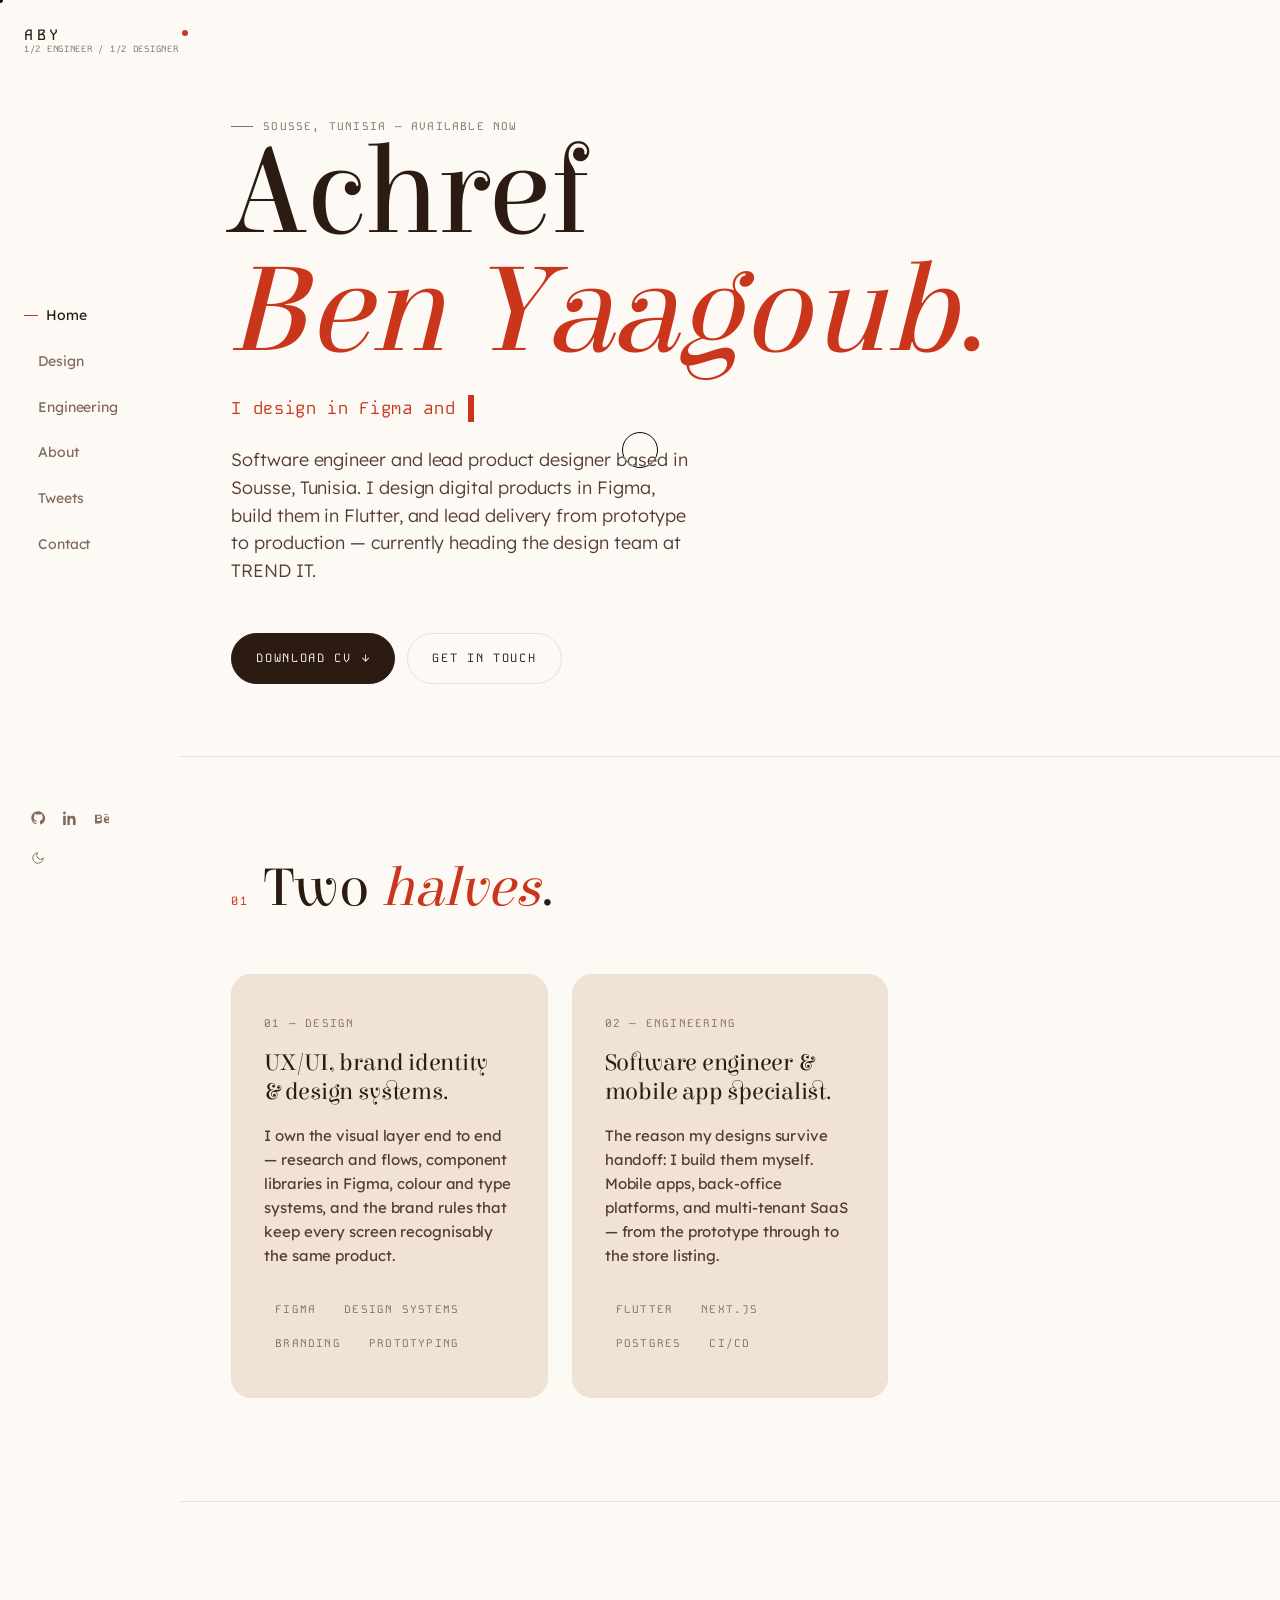
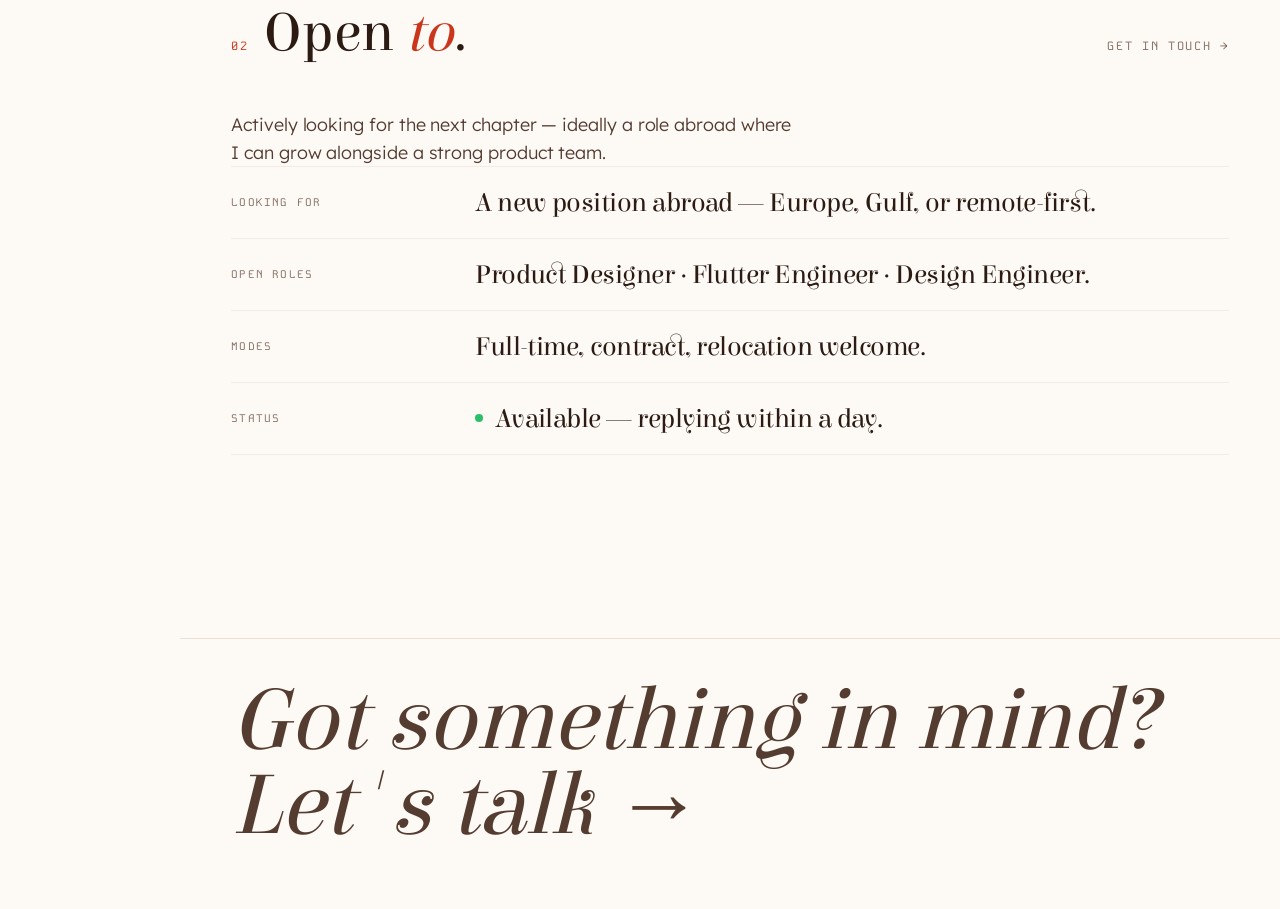
==== commit d7552f62: "Fix mobile responsiveness — rail, grids, buttons, and spacing - Collapse the fixed 180px left rail i" ====
--- a/index.html
+++ b/index.html
@@ -114,7 +114,7 @@
           <h2 class="band__title" id="two-h" data-reveal>Two <em>halves</em>.</h2>
         </div>
 
-        <div class="work-grid" style="grid-template-columns: repeat(2, 1fr);">
+        <div class="work-grid">
           <a class="discipline" href="./design.html" data-reveal>
             <span class="discipline__num">01 — Design</span>
             <h3 class="discipline__title">UX/UI, brand identity &amp; design systems.</h3>
--- a/assets/css/style.css
+++ b/assets/css/style.css
@@ -226,6 +226,49 @@
   z-index: 50;
 }
 
+@media (max-width: 768px) {
+  .rail {
+    position: static;
+    width: 100%;
+    height: auto;
+    flex-direction: row;
+    align-items: center;
+    justify-content: space-between;
+    padding: 12px var(--gutter);
+    gap: var(--s3);
+  }
+
+  .rail__brand {
+    flex-direction: row;
+    gap: var(--s2);
+  }
+  .rail__brand::after { display: none; }
+
+  .rail__nav {
+    flex-direction: row;
+    gap: var(--s4);
+  }
+  .rail__list {
+    flex-direction: row;
+    gap: var(--s3);
+  }
+  .rail__link {
+    padding: 4px 0;
+    font-size: 13px;
+  }
+  .rail__link::before { display: none; }
+
+  .rail__foot {
+    flex-direction: row;
+    align-items: center;
+    gap: var(--s2);
+  }
+  .rail__socials { gap: 2px; }
+
+  main.page { grid-column: 1 / -1; padding-top: 88px; }
+  .container { padding-left: var(--gutter); padding-right: var(--gutter); }
+}
+
 .rail__brand {
   display: inline-flex;
   flex-direction: column;
@@ -514,6 +557,14 @@
     min-height: 0;
   }
 }
+@media (max-width: 480px) {
+  .home-list li {
+    grid-template-columns: 140px 1fr;
+    gap: 12px;
+    padding: 12px 0;
+  }
+  .home-list__value { font-size: clamp(17px, 3.4vw, 22px); }
+}
 
 /* hero ------------------------------------------------------------ */
 .hero {
@@ -541,9 +592,19 @@
   justify-content: flex-end;
 }
 
+.btn {
+  flex-shrink: 0;
+}
+
 @media (max-width: 900px) {
   .hero__meta { grid-template-columns: 1fr; }
   .hero__cta { justify-content: flex-start; }
+}
+@media (max-width: 420px) {
+  .btn { padding: 12px 18px; font-size: 11px; }
+  .hero__cta { gap: 8px; }
+  .hero { padding-block: clamp(56px, 10vh, 100px); }
+  section { padding-block: clamp(40px, 6vh, 64px); }
 }
 .role-card .key {
   font-family: var(--mono);
@@ -668,6 +729,8 @@
   margin-top: 56px;
 }
 @media (max-width: 900px) { .work-grid { grid-template-columns: 1fr; } }
+@media (max-width: 480px) { .work-grid { gap: 16px; }
+  .discipline { padding: 28px 20px; min-height: 260px; } }
 
 .discipline {
   padding: 40px 32px;
@@ -710,7 +773,9 @@
   gap: 56px;
   align-items: end;
 }
-@media (max-width: 900px) { .about-hero { grid-template-columns: 1fr; } }
+@media (max-width: 900px) { .about-hero { grid-template-columns: 1fr; gap: 32px; }
+  .about-hero__title { font-size: clamp(40px, 11vw, 80px); }
+}
 
 .about-hero__title { font-size: clamp(56px, 9vw, 132px); }
 
@@ -767,6 +832,12 @@
   .entry { grid-template-columns: 1fr; gap: 6px; }
   .entry__tag { justify-self: start; }
 }
+@media (max-width: 480px) {
+  .entry { grid-template-columns: 1fr; gap: 4px; padding: 20px 0; }
+  .entry__when { font-size: 11px; }
+  .entry__role { font-size: 20px; }
+  .entry__desc { font-size: 14px; }
+}
 
 /* skills ---------------------------------------------------------- */
 .skills-grid {
@@ -774,7 +845,10 @@
   grid-template-columns: repeat(2, 1fr);
   gap: 28px 56px;
 }
-@media (max-width: 700px) { .skills-grid { grid-template-columns: 1fr; } }
+@media (max-width: 700px) { .skills-grid { grid-template-columns: 1fr; }
+  .skill { padding-top: 10px; }
+  .skill__name { font-size: 18px; }
+}
 
 .skill {
   display: flex; flex-direction: column; gap: 6px;
@@ -1072,12 +1146,20 @@
   gap: 12px;
   margin-top: 32px;
 }
+@media (max-width: 420px) {
+  .channel-row { gap: 8px; }
+  .channel-row .btn { width: 100%; justify-content: center; }
+}
 
 .form-actions {
   display: flex;
   flex-wrap: wrap;
   gap: 12px;
   align-items: center;
+}
+@media (max-width: 420px) {
+  .form-actions .btn { width: 100%; justify-content: center; }
+  .form-actions .form-status { width: 100%; }
 }
 
 .form-status {
@@ -1633,7 +1715,10 @@
   letter-spacing: 0.14em;
   color: var(--muted);
 }
-@media (max-width: 860px) { .stat-row { grid-template-columns: repeat(2, 1fr); } }
+@media (max-width: 860px) { .stat-row { grid-template-columns: repeat(2, 1fr); gap: 16px 24px; }
+  .stat__num { font-size: clamp(24px, 5vw, 34px); }
+}
+@media (max-width: 480px) { .stat-row { grid-template-columns: 1fr 1fr; gap: 14px; padding: 18px 0; } }
 
 /* case-study cards — image led */
 .case-grid {
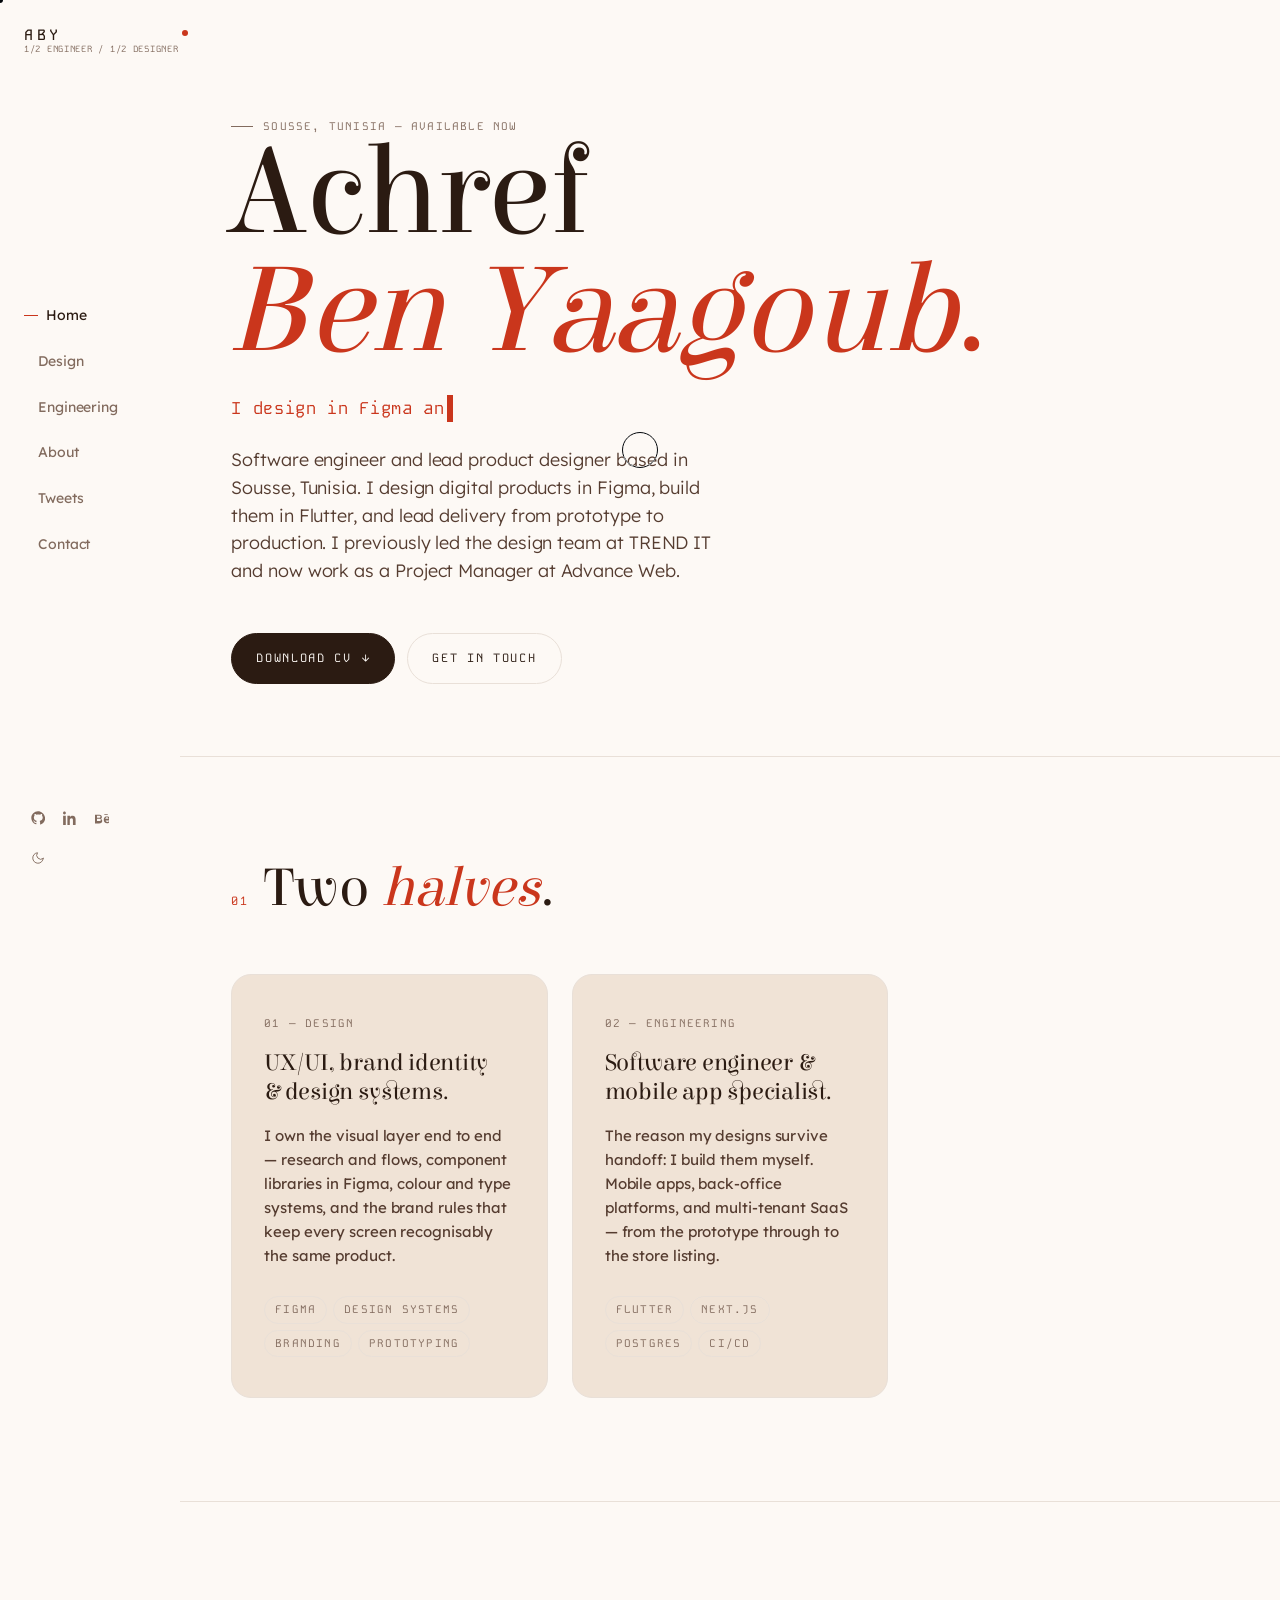
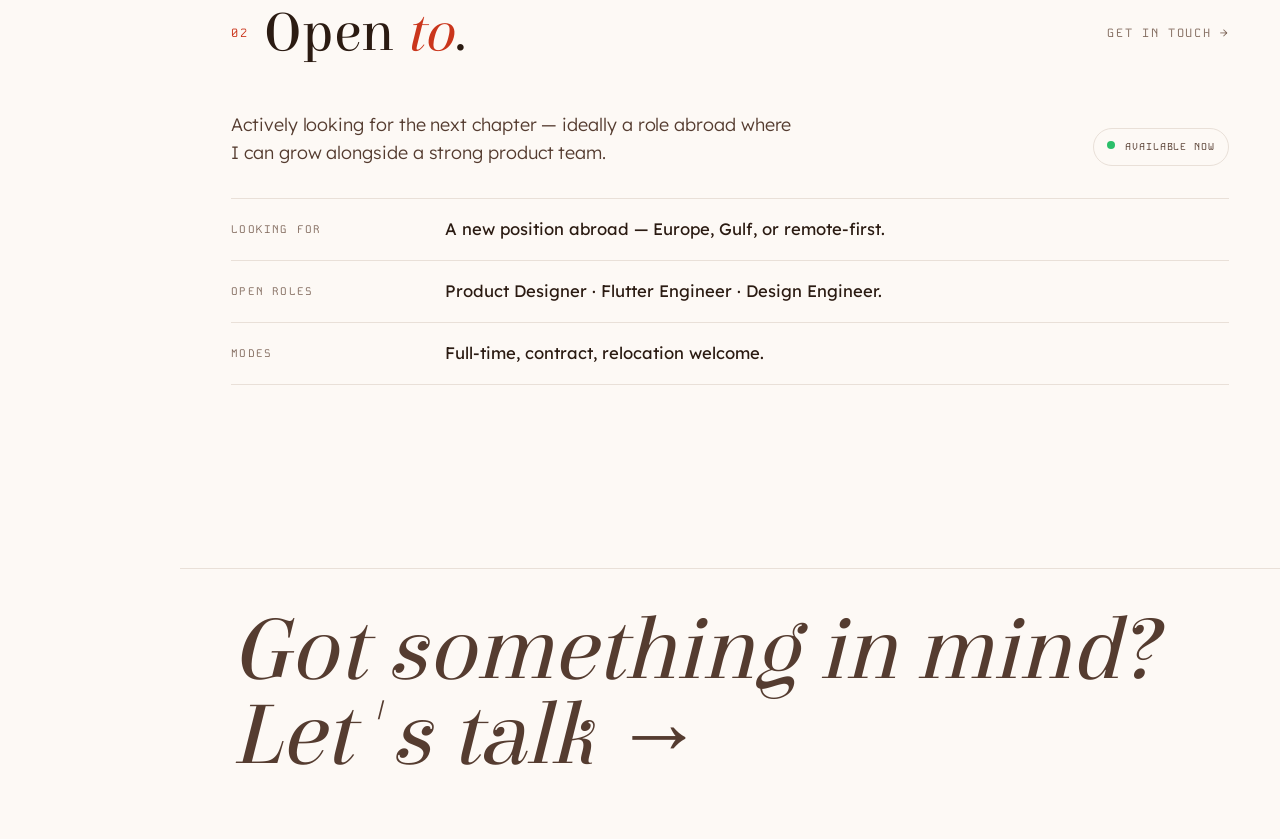
==== commit 1217098f: "Update portfolio content and responsive styling" ====
--- a/index.html
+++ b/index.html
@@ -87,13 +87,13 @@
         </h1>
 
         <p class="type-line" data-reveal
-           data-typewriter='["I design in Figma and ship in Flutter.","Lead Design &amp; Software Engineer at TREND IT.","Half engineer. Half designer. No handoff gap.","Currently open to roles abroad."]'></p>
+           data-typewriter='["I design in Figma and ship in Flutter.","Project Manager at Advance Web.","Half engineer. Half designer. No handoff gap.","Sousse, Tunisia — open to roles abroad."]'></p>
 
         <p class="lead hero__bio" data-reveal>
           Software engineer and lead product designer based in Sousse, Tunisia.
           I design digital products in Figma, build them in Flutter, and lead
-          delivery from prototype to production — currently heading the design
-          team at TREND IT.
+          delivery from prototype to production. I previously led the design
+          team at TREND IT and now work as a Project Manager at Advance Web.
         </p>
 
         <div class="hero__cta" data-reveal>
@@ -152,19 +152,19 @@
       <hr class="sep" />
 
       <!-- ============ 02 · open to ============ -->
-      <section class="band container" aria-labelledby="open-h">
+      <section class="band container open-section" aria-labelledby="open-h">
         <div class="band__head">
           <span class="band__num" data-reveal>02</span>
           <h2 class="band__title" id="open-h" data-reveal>Open <em>to</em>.</h2>
-          <a class="link-arrow" href="./contact.html" data-reveal style="margin-left:auto">Get in touch →</a>
+          <a class="link-arrow open-section__link" href="./contact.html" data-reveal>Get in touch →</a>
         </div>
 
-        <p class="lead" style="max-width:52ch" data-reveal>
-          Actively looking for the next chapter — ideally a role abroad
-          where I can grow alongside a strong product team.
-        </p>
+        <div class="open-section__intro" data-reveal>
+          <p class="lead">Actively looking for the next chapter — ideally a role abroad where I can grow alongside a strong product team.</p>
+          <span class="open-section__availability"><span class="dot dot--live"></span> Available now</span>
+        </div>
 
-        <ul class="home-list" data-reveal>
+        <ul class="home-list open-list" data-reveal>
           <li>
             <span class="home-list__label">Looking for</span>
             <span class="home-list__value">A new position abroad — Europe, Gulf, or remote-first.</span>
@@ -176,10 +176,6 @@
           <li>
             <span class="home-list__label">Modes</span>
             <span class="home-list__value">Full-time, contract, relocation welcome.</span>
-          </li>
-          <li>
-            <span class="home-list__label">Status</span>
-            <span class="home-list__value"><span class="dot dot--live"></span> Available — replying within a day.</span>
           </li>
         </ul>
       </section>
--- a/assets/css/style.css
+++ b/assets/css/style.css
@@ -234,39 +234,165 @@
     flex-direction: row;
     align-items: center;
     justify-content: space-between;
-    padding: 12px var(--gutter);
-    gap: var(--s3);
+    padding: 10px var(--gutter);
+    gap: var(--s2);
+    background: var(--bg);
+    border-bottom: 1px solid var(--line-soft);
+    z-index: 100;
   }
 
   .rail__brand {
-    flex-direction: row;
-    gap: var(--s2);
-  }
+    flex-shrink: 0;
+  }
+  .brand-monogram { font-size: 15px; letter-spacing: 0.24em; }
+  .brand-role { display: none; }
   .rail__brand::after { display: none; }
 
   .rail__nav {
-    flex-direction: row;
-    gap: var(--s4);
+    display: none;
   }
   .rail__list {
     flex-direction: row;
     gap: var(--s3);
   }
   .rail__link {
-    padding: 4px 0;
-    font-size: 13px;
+    padding: 5px 8px;
+    font-size: 12px;
+    white-space: nowrap;
+    border-radius: 999px;
+    line-height: 1.2;
+  }
+  .rail__link:hover,
+  .rail__link:focus-visible {
+    background: var(--bg-soft);
+    color: var(--ink);
   }
   .rail__link::before { display: none; }
+  .rail__link[aria-current="page"] {
+    background: var(--ink);
+    color: var(--bg);
+  }
 
   .rail__foot {
-    flex-direction: row;
+    flex-shrink: 0;
+    display: flex;
+    align-items: center;
+    /* slightly larger gap so toggle and menu read as two actions,
+       not one blob */
+    gap: 10px;
+    padding-left: 12px;
+    border-left: 1px solid var(--line-soft);
+  }
+  .rail__socials { display: none; }
+  .theme-toggle { width: 38px; height: 38px; }
+  .theme-toggle svg { width: 16px; height: 16px; }
+
+  /* circular bordered menu button — same visual family as the theme
+     toggle, big enough for a thumb (44px hit target) */
+  .hamburger {
+    display: flex;
+    flex-direction: column;
+    align-items: center;
+    justify-content: center;
+    gap: 4px;
+    width: 38px;
+    height: 38px;
+    cursor: pointer;
+    border: 1px solid var(--line);
+    background: var(--surface);
+    color: var(--ink);
+    border-radius: 50%;
+    transition: background .2s var(--ease), border-color .2s var(--ease), transform .15s var(--ease);
+    -webkit-tap-highlight-color: transparent;
+  }
+  .hamburger:hover { background: var(--bg-soft); border-color: var(--ink); }
+  .hamburger:active { transform: scale(0.94); }
+  .hamburger:focus-visible { outline: 2px solid var(--ink); outline-offset: 2px; }
+  .hamburger span {
+    display: block;
+    width: 15px;
+    height: 1.5px;
+    background: currentColor;
+    border-radius: 1px;
+    transition: transform .25s var(--ease), opacity .2s var(--ease);
+  }
+  .hamburger.is-open span:nth-child(1) { transform: translateY(5.5px) rotate(45deg); }
+  .hamburger.is-open span:nth-child(2) { opacity: 0; }
+  .hamburger.is-open span:nth-child(3) { transform: translateY(-5.5px) rotate(-45deg); }
+
+  main.page { grid-column: 1 / -1; padding-top: 56px; }
+  /* kill the 180px rail column — without this the fixed-width rail
+     cell keeps squeezing every page on phones */
+  .app { grid-template-columns: 1fr; display: block; }
+  .container { padding-left: var(--gutter); padding-right: var(--gutter); }
+
+  .mobile-nav-overlay {
+    position: fixed;
+    /* inset: 0 + overflow hidden — a width:100% overlay lets its own
+       centered content push the document wider than the viewport */
+    inset: 0;
+    overflow: hidden;
+    background: var(--bg);
+    z-index: 200;
+    display: flex;
+    flex-direction: column;
+    align-items: center;
+    justify-content: center;
+    gap: var(--s5);
+    opacity: 0;
+    pointer-events: none;
+    transition: opacity .3s var(--ease-out);
+  }
+  .mobile-nav-overlay.is-open {
+    opacity: 1;
+    pointer-events: all;
+  }
+  .mobile-nav-overlay nav {
+    display: flex;
+    flex-direction: column;
+    align-items: center;
+    gap: var(--s4);
+  }
+  /* the mobile bar sets .rail__list to row — the overlay list must
+     stack vertically regardless */
+  .mobile-nav-overlay .rail__list {
+    flex-direction: column;
     align-items: center;
     gap: var(--s2);
   }
-  .rail__socials { gap: 2px; }
-
-  main.page { grid-column: 1 / -1; padding-top: 88px; }
-  .container { padding-left: var(--gutter); padding-right: var(--gutter); }
+  .mobile-nav-overlay .rail__link {
+    font-size: 24px;
+    padding: 12px 24px;
+    border-radius: 999px;
+    width: auto;
+    letter-spacing: 0;
+  }
+  .mobile-nav-overlay .rail__link:hover,
+  .mobile-nav-overlay .rail__link:focus-visible {
+    background: var(--bg-soft);
+    color: var(--ink);
+  }
+  .mobile-nav-overlay .rail__link[aria-current="page"] {
+    background: var(--ink);
+    color: var(--bg);
+  }
+  .mobile-nav-overlay .rail__foot {
+    position: absolute;
+    bottom: var(--gutter);
+    display: flex;
+    flex-direction: row;
+    gap: var(--s3);
+  }
+  .mobile-nav-overlay .rail__socials { display: flex; gap: 4px; }
+  .mobile-nav-overlay .rail__socials a { width: 36px; height: 36px; }
+  .mobile-nav-overlay .rail__foot a { width: 36px; height: 36px; }
+  .mobile-nav-overlay .rail__foot svg { width: 16px; height: 16px; }
+  .mobile-nav-overlay .theme-toggle { width: 36px; height: 36px; }
+  .mobile-nav-overlay .theme-toggle svg { width: 16px; height: 16px; }
+}
+
+@media (max-width: 768px) {
+  .cursor-dot, .cursor-ring { display: none !important; }
 }
 
 .rail__brand {
@@ -1222,6 +1348,7 @@
   border-radius: 16px;
   background: var(--surface);
   display: flex; flex-direction: column; gap: 6px;
+  min-width: 0;
 }
 .info-card .k {
   font-family: var(--mono); font-size: 11px;
@@ -1229,6 +1356,11 @@
 }
 .info-card .v {
   font-family: var(--serif); font-size: 22px; letter-spacing: -0.015em;
+  /* the raw email is a single 38-char token — wider than the card at
+     phone widths. anywhere (not break-word) lets it split mid-token,
+     which is correct for an address inside a fixed card. */
+  overflow-wrap: anywhere;
+  min-width: 0;
 }
 
 /* project detail page -------------------------------------------- */
@@ -1654,7 +1786,7 @@
 
 @media (max-width: 740px) {
   .tweets-profile__body {
-    grid-template-columns: 1fr;
+    grid-template-columns: minmax(0, 1fr);
     margin-top: -30px;
   }
 
@@ -1664,6 +1796,7 @@
   }
 
   .tweets-heading {
+    min-width: 0;
     text-align: center;
   }
 
@@ -1673,7 +1806,9 @@
 
   .tweets-quick {
     display: flex;
+    flex-wrap: wrap;
     justify-content: center;
+    gap: var(--s3);
   }
 }
 
@@ -1864,161 +1999,6 @@
 @media (max-width: 620px)  { .showcase { grid-template-columns: 1fr; } }
 
 
-/* =================================================================
-   GALLERY — design work, classified by type
-   the counterpart to the Work page archive: same pill component,
-   same status line, same collapse-when-empty behaviour, so the two
-   pages read as one system.
-   ================================================================= */
-.gallery-section { padding-top: var(--section-tight); }
-
-.gal-controls {
-  display: flex;
-  flex-wrap: wrap;
-  align-items: center;
-  gap: var(--s5);
-  margin-bottom: var(--s7);
-}
-.gal-controls .filters {
-  margin-top: 0;
-  padding-bottom: 0;
-  border-bottom: 0;
-  gap: 6px;
-}
-.gal-controls .filter {
-  min-height: 36px;
-  padding: 8px 14px;
-  font-size: 11px;
-}
-.gal-status {
-  font-family: var(--mono);
-  font-size: 10px;
-  letter-spacing: 0.14em;
-  text-transform: uppercase;
-  color: var(--muted);
-  margin-left: auto;
-  white-space: nowrap;
-}
-
-/* the grid. three columns, but a --wide tile spans two — that single
-   variation is what stops a design gallery reading as a contact sheet
-   of identical rectangles. */
-.gal-grid {
-  display: grid;
-  grid-template-columns: repeat(3, minmax(0, 1fr));
-  gap: clamp(16px, 2vw, 26px);
-  align-items: start;
-}
-.gal-item--wide { grid-column: span 2; }
-
-@media (max-width: 1000px) {
-  .gal-grid { grid-template-columns: repeat(2, minmax(0, 1fr)); }
-  .gal-item--wide { grid-column: span 2; }
-}
-@media (max-width: 620px) {
-  .gal-grid { grid-template-columns: 1fr; }
-  .gal-item--wide { grid-column: span 1; }
-}
-
-.gal-item[hidden] { display: none; }
-
-.gal-item a {
-  display: flex;
-  flex-direction: column;
-  height: 100%;
-  border-radius: 16px;
-  overflow: hidden;
-  border: 1px solid var(--line);
-  background: var(--surface);
-  transition:
-    transform var(--t-slow) var(--ease-out),
-    border-color var(--t-mid) var(--ease),
-    box-shadow var(--t-slow) var(--ease-out);
-}
-.gal-item a:hover,
-.gal-item a:focus-visible {
-  transform: translateY(-4px);
-  border-color: var(--ink);
-  box-shadow: 0 24px 44px -30px rgba(0, 0, 0, .45);
-}
-/* press: settles back down fast, the same asymmetry the buttons use */
-.gal-item a:active {
-  transform: translateY(0);
-  transition-duration: 90ms;
-}
-
-.gal-item__media {
-  display: block;
-  aspect-ratio: 4 / 3;
-  overflow: hidden;
-  background: var(--bg-soft);
-  border-bottom: 1px solid var(--line-soft);
-}
-/* the wide tile is a letterbox rather than a taller crop — it shows
-   more of the board, which is the point of giving it the extra width */
-.gal-item--wide .gal-item__media { aspect-ratio: 16 / 9; }
-
-.gal-item__media img {
-  width: 100%;
-  height: 100%;
-  object-fit: cover;
-  object-position: center top;
-  transition: transform 1s var(--ease-soft);
-}
-.gal-item a:hover .gal-item__media img { transform: scale(1.045); }
-
-.gal-item__body {
-  display: flex;
-  flex-direction: column;
-  gap: 5px;
-  padding: 15px 17px 19px;
-}
-.gal-item__title {
-  font-family: var(--serif);
-  font-size: 19px;
-  letter-spacing: -0.015em;
-  line-height: 1.2;
-  transition: color var(--t-mid) var(--ease);
-}
-.gal-item a:hover .gal-item__title,
-.gal-item a:focus-visible .gal-item__title { color: var(--accent); }
-
-.gal-item__meta {
-  font-family: var(--mono);
-  font-size: 10px;
-  text-transform: uppercase;
-  letter-spacing: 0.12em;
-  color: var(--muted);
-}
-
-.gal-empty {
-  padding: var(--s8) 0;
-  text-align: center;
-  font-family: var(--mono);
-  font-size: 11px;
-  letter-spacing: 0.14em;
-  text-transform: uppercase;
-  color: var(--muted);
-}
-.gal-empty[hidden] { display: none; }
-
-@media (max-width: 620px) {
-  .gal-controls { gap: var(--s4); }
-  .gal-controls .filters {
-    width: 100%;
-    flex-wrap: nowrap;
-    overflow-x: auto;
-    padding-bottom: 4px;
-    scrollbar-width: none;
-    -webkit-mask-image: linear-gradient(to right, #000 92%, transparent 100%);
-    mask-image: linear-gradient(to right, #000 92%, transparent 100%);
-  }
-  .gal-controls .filters::-webkit-scrollbar { display: none; }
-  .gal-status { margin-left: 0; }
-  /* no hover on touch — the lift previews nothing and makes taps feel loose */
-  .gal-item a:hover { transform: none; }
-  .gal-item a:active { background: var(--bg-soft); }
-}
 /* footer ---------------------------------------------------------- */
 .foot {
   border-top: 1px solid var(--line);
@@ -2284,7 +2264,8 @@
   .btn:hover .btn__arrow, .btn:focus-visible .btn__arrow,
   .rail__link:hover, .rail__link:focus-visible, .rail__link:active,
   .arc-item a:hover, .arc-item a:focus-visible, .arc-item a:active,
-  .shot a:hover, .case:hover, .discipline:hover,
+  .shot a:hover, .case:hover, .discipline:hover, .design-card > a:hover,
+  .design-card > a:focus-visible,
   .entry:hover, .arc-item a:active,
   .filter:active {
     transform: none !important;
@@ -2294,6 +2275,7 @@
      the page for someone who has asked for less of it. */
   .shot a:hover .shot__media img,
   .case:hover .case__media img,
+  .design-card > a:hover .design-card__media img,
   .arc-item a:hover .arc-item__thumb img {
     transform: none !important;
   }
@@ -2325,3 +2307,142 @@
   .arc-year__head::before { background: CanvasText; }
   :focus-visible { outline: 2px solid Highlight; }
 }
+
+/* Open section: one clear availability note, then the useful details. */
+.open-section .band__head { align-items: center; }
+.open-section__link { margin-left: auto; }
+.open-section__intro {
+  display: flex;
+  align-items: flex-end;
+  justify-content: space-between;
+  gap: var(--s6);
+  margin-bottom: var(--s6);
+}
+.open-section__intro .lead { max-width: 52ch; margin: 0; }
+.open-section__availability {
+  display: inline-flex;
+  align-items: center;
+  gap: 10px;
+  flex: none;
+  padding: 10px 13px;
+  border: 1px solid var(--line);
+  border-radius: 999px;
+  color: var(--ink-soft);
+  font-family: var(--mono);
+  font-size: 10px;
+  letter-spacing: .09em;
+  text-transform: uppercase;
+}
+.open-section__availability .dot { margin: 0; }
+.open-list { border-top-color: var(--line); }
+.open-list li {
+  min-height: 62px;
+  grid-template-columns: minmax(125px, 19%) 1fr;
+  gap: var(--s5);
+  padding: 12px 0;
+  border-bottom-color: var(--line);
+}
+.open-list .home-list__value {
+  font-family: var(--sans);
+  font-size: clamp(15px, 1.3vw, 18px);
+  line-height: 1.5;
+  letter-spacing: 0;
+}
+@media (max-width: 720px) {
+  .open-section__intro { align-items: flex-start; flex-direction: column; gap: var(--s4); }
+}
+@media (max-width: 480px) {
+  .open-list li { grid-template-columns: 1fr; gap: 6px; }
+  .open-section .band__head { align-items: baseline; }
+  .open-section__link { margin-left: 0; }
+}
+
+/* Design portfolio: simple controls and image-first project cards. */
+.design-portfolio { padding-block: var(--section); }
+.design-portfolio__intro { max-width: 58ch; margin: calc(var(--s5) * -1) 0 var(--s6); }
+.design-controls {
+  display: grid;
+  grid-template-columns: 1fr auto;
+  gap: var(--s4) var(--s5);
+  align-items: center;
+  margin-bottom: var(--s6);
+  padding-block: var(--s4);
+  border-block: 1px solid var(--line);
+}
+.design-controls__filters {
+  display: flex; flex-wrap: wrap; gap: 6px;
+  scrollbar-width: none;
+}
+.design-controls__filters::-webkit-scrollbar { display: none; }
+.design-controls__filters .filter { min-height: 36px; padding: 8px 13px; font-size: 11px; }
+.design-controls__selects { display: flex; gap: var(--s3); }
+.design-controls__selects label {
+  display: flex; align-items: center; gap: 8px;
+  color: var(--muted); font: 10px var(--mono); letter-spacing: .08em; text-transform: uppercase;
+}
+.design-controls__selects select {
+  max-width: 145px; min-height: 36px; padding: 7px 26px 7px 10px;
+  border: 1px solid var(--line); border-radius: 3px;
+  background: var(--bg); color: var(--ink); font: 12px var(--sans);
+}
+.design-controls__status { grid-column: 1 / -1; margin: 0; font: 10px var(--mono); letter-spacing: .1em; text-transform: uppercase; color: var(--muted); }
+.design-grid {
+  display: grid; grid-template-columns: repeat(3, minmax(0, 1fr));
+  gap: clamp(14px, 2vw, 24px); align-items: start;
+}
+.design-card[hidden] { display: none; }
+.design-card > a {
+  display: flex; flex-direction: column; height: 100%; overflow: hidden;
+  color: inherit; text-decoration: none; background: var(--bg-soft);
+  border: 1px solid var(--line); transition: border-color .2s var(--ease), transform .25s var(--ease);
+}
+.design-card > a:hover, .design-card > a:focus-visible { border-color: var(--ink-soft); transform: translateY(-3px); }
+.design-card__media { display: block; aspect-ratio: 4 / 3; overflow: hidden; background: var(--surface); }
+.design-card__media img { display: block; width: 100%; height: 100%; object-fit: cover; object-position: center; transition: transform .45s var(--ease); }
+.design-card > a:hover img { transform: scale(1.025); }
+.design-card__body { display: flex; flex-direction: column; gap: 8px; padding: 16px 17px 18px; }
+.design-card__meta { color: var(--muted); font: 9px var(--mono); letter-spacing: .1em; text-transform: uppercase; }
+.design-card__title { font: 400 clamp(22px, 2vw, 29px)/1.1 var(--serif); }
+.design-card__description { color: var(--ink-soft); font-size: 13px; line-height: 1.5; }
+.design-card__view { margin-top: 7px; color: var(--accent); font: 10px var(--mono); letter-spacing: .08em; text-transform: uppercase; }
+.design-empty { padding: var(--s7) 0; text-align: center; color: var(--muted); font: 11px var(--mono); text-transform: uppercase; }
+.design-empty[hidden] { display: none; }
+@media (max-width: 960px) { .design-grid { grid-template-columns: repeat(2, minmax(0, 1fr)); } }
+@media (max-width: 620px) {
+  .design-controls { grid-template-columns: 1fr; }
+  .design-controls__filters { flex-wrap: nowrap; overflow-x: auto; padding-bottom: 3px; }
+  .design-controls__filters .filter { flex: none; }
+  .design-controls__selects { flex-wrap: wrap; }
+  .design-controls__status { grid-column: auto; }
+  .design-grid { grid-template-columns: 1fr; }
+}
+
+/* Experience updates on the engineering page. */
+.experience-grid { display: grid; grid-template-columns: repeat(2, minmax(0, 1fr)); gap: var(--s5); }
+.experience-card { display: grid; grid-template-columns: minmax(120px, 34%) 1fr; min-width: 0; border: 1px solid var(--line); background: var(--bg-soft); }
+.experience-card > img { width: 100%; height: 100%; min-height: 230px; object-fit: cover; object-position: center 30%; }
+.experience-card__body { display: flex; flex-direction: column; align-items: flex-start; gap: 9px; padding: clamp(16px, 2vw, 24px); }
+.experience-card__body .eyebrow { margin: 0; font-size: 9px; }
+.experience-card__body h3 { font: 400 clamp(20px, 2vw, 28px)/1.1 var(--serif); }
+.experience-card__body p:not(.eyebrow) { margin: 0; font-size: 13px; line-height: 1.5; }
+.experience-card__body a { margin-top: auto; padding-top: 12px; color: var(--accent); font: 10px var(--mono); letter-spacing: .06em; text-transform: uppercase; }
+@media (max-width: 900px) { .experience-grid { grid-template-columns: 1fr; } }
+@media (max-width: 560px) {
+  .experience-card { grid-template-columns: 1fr; }
+  .experience-card > img { height: 260px; min-height: 0; object-position: center 28%; }
+}
+
+/* Contact: give the form and contact details the same quiet structure. */
+.contact-hero .mail-row { margin-top: var(--s6); }
+.contact-grid { align-items: start; gap: clamp(32px, 5vw, 72px); }
+.contact-form { padding: clamp(18px, 3vw, 30px); border: 1px solid var(--line); background: var(--bg-soft); }
+.contact-form .field input, .contact-form .field textarea { padding: 12px 10px; border: 1px solid var(--line); background: var(--bg); }
+.contact-form .field input:focus, .contact-form .field textarea:focus { border-color: var(--accent); }
+.cards { gap: 0; border-top: 1px solid var(--line); }
+.info-card { border: 0; border-bottom: 1px solid var(--line); border-radius: 0; background: transparent; padding: 17px 4px; }
+.info-card .v { font-family: var(--sans); font-size: clamp(16px, 1.5vw, 20px); line-height: 1.4; }
+.info-card .v a { text-decoration: underline; text-decoration-color: var(--line); text-underline-offset: 3px; }
+.info-card .v a:hover { color: var(--accent); }
+
+.tweet-source { margin: 12px 0 0; padding: 0 20px 16px; font: 11px var(--mono); }
+.tweet-source a { color: var(--accent); }
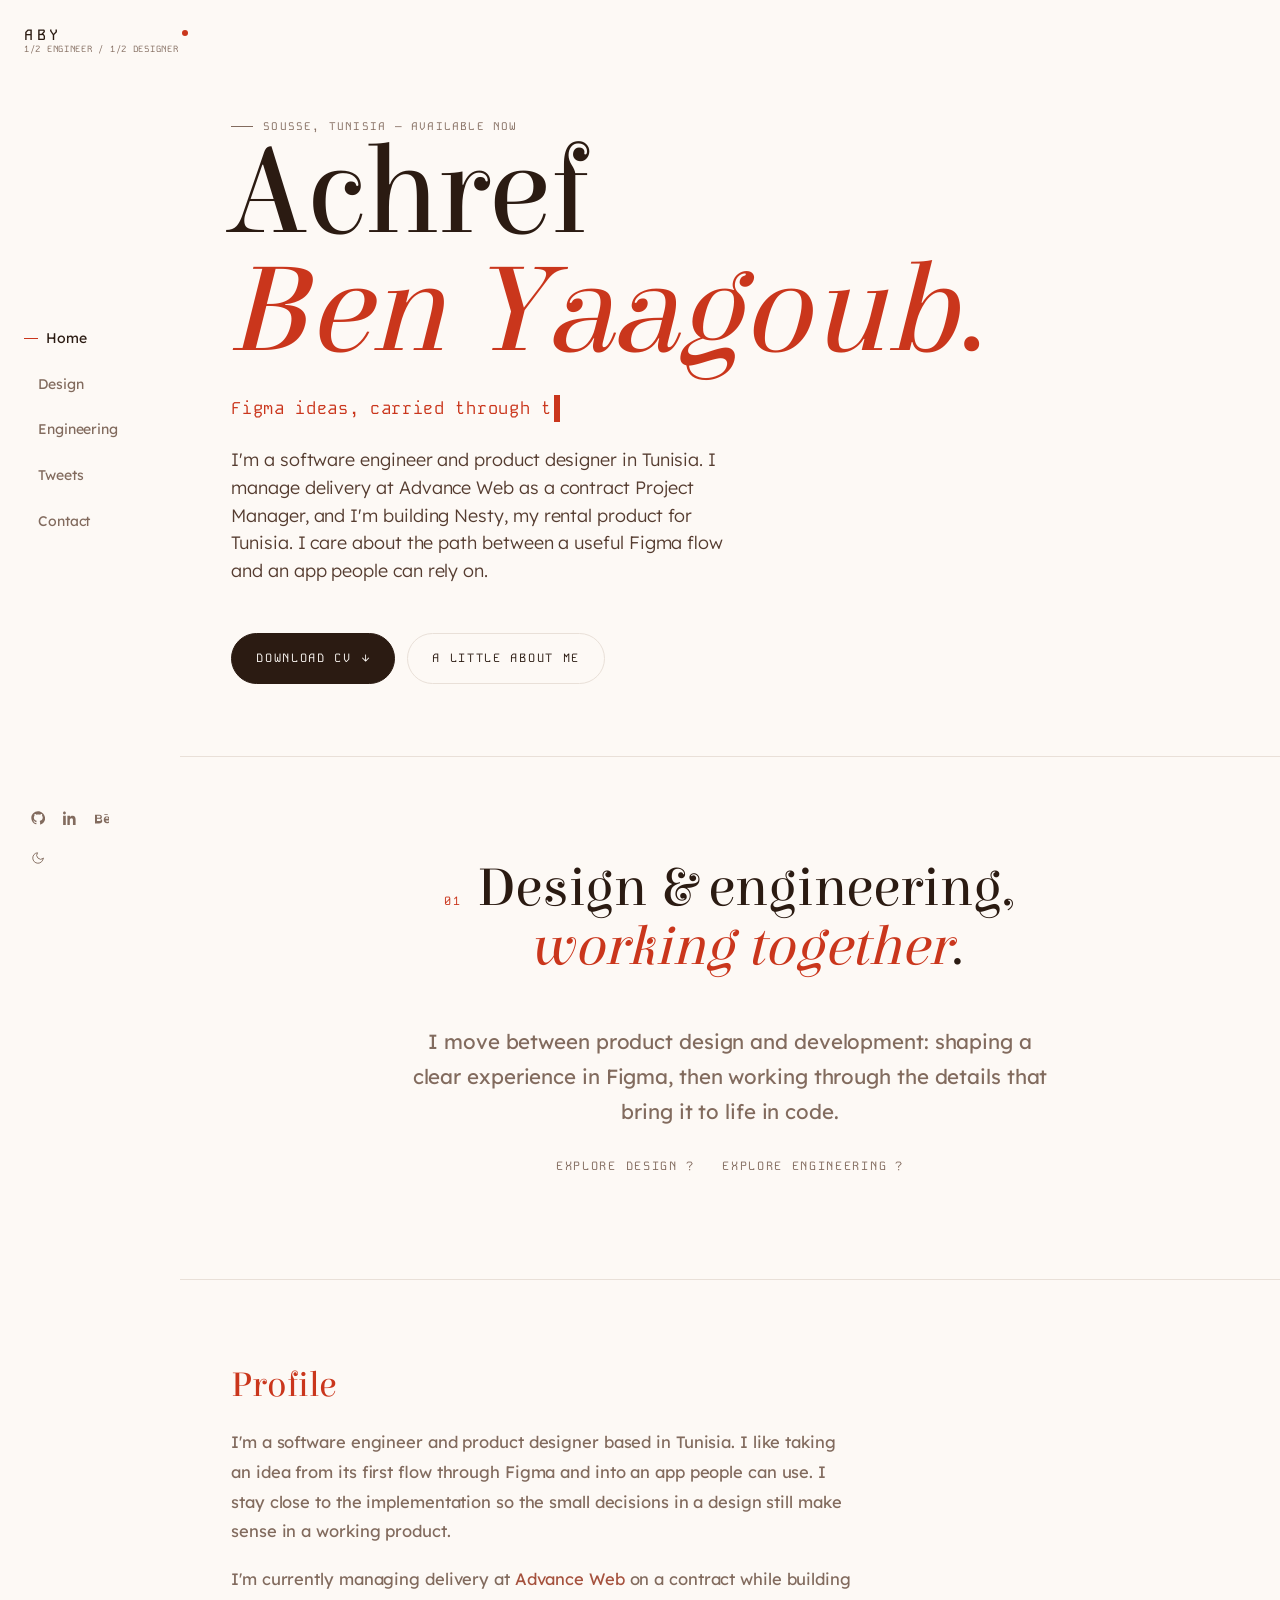
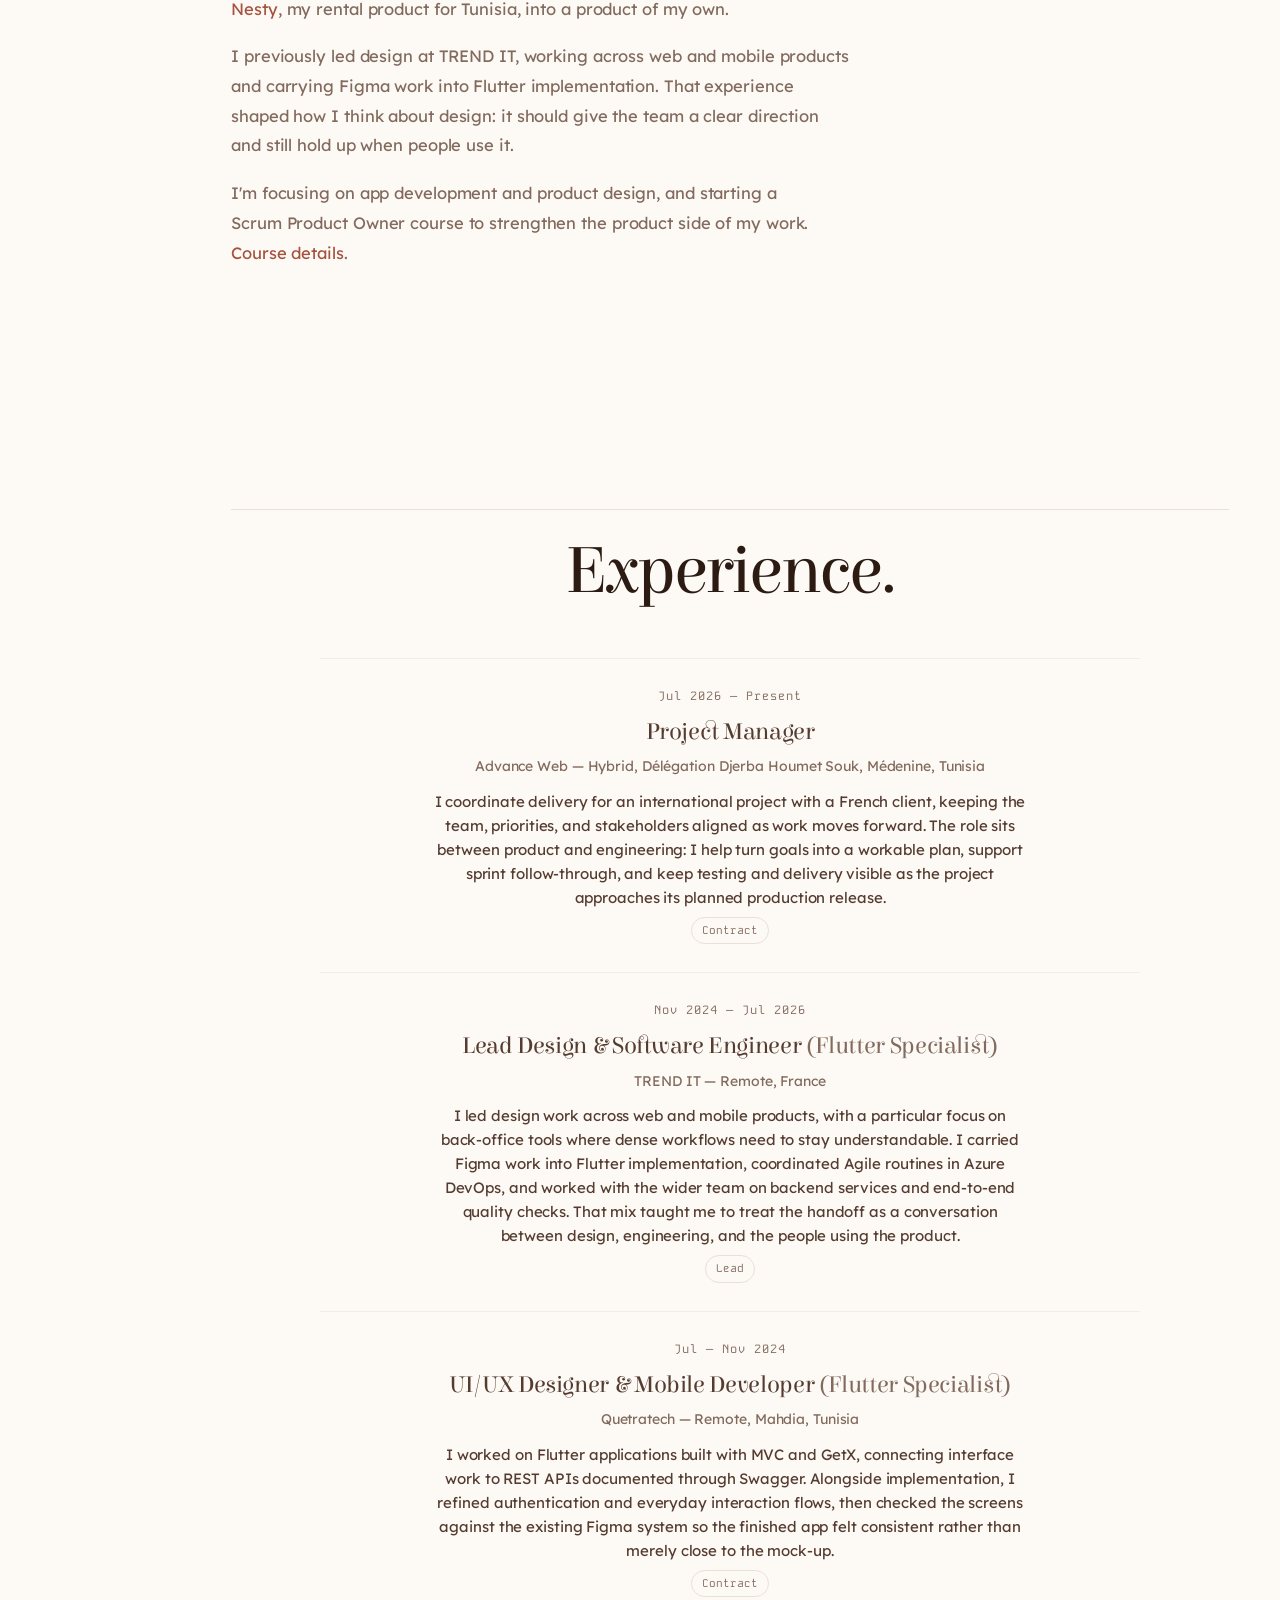
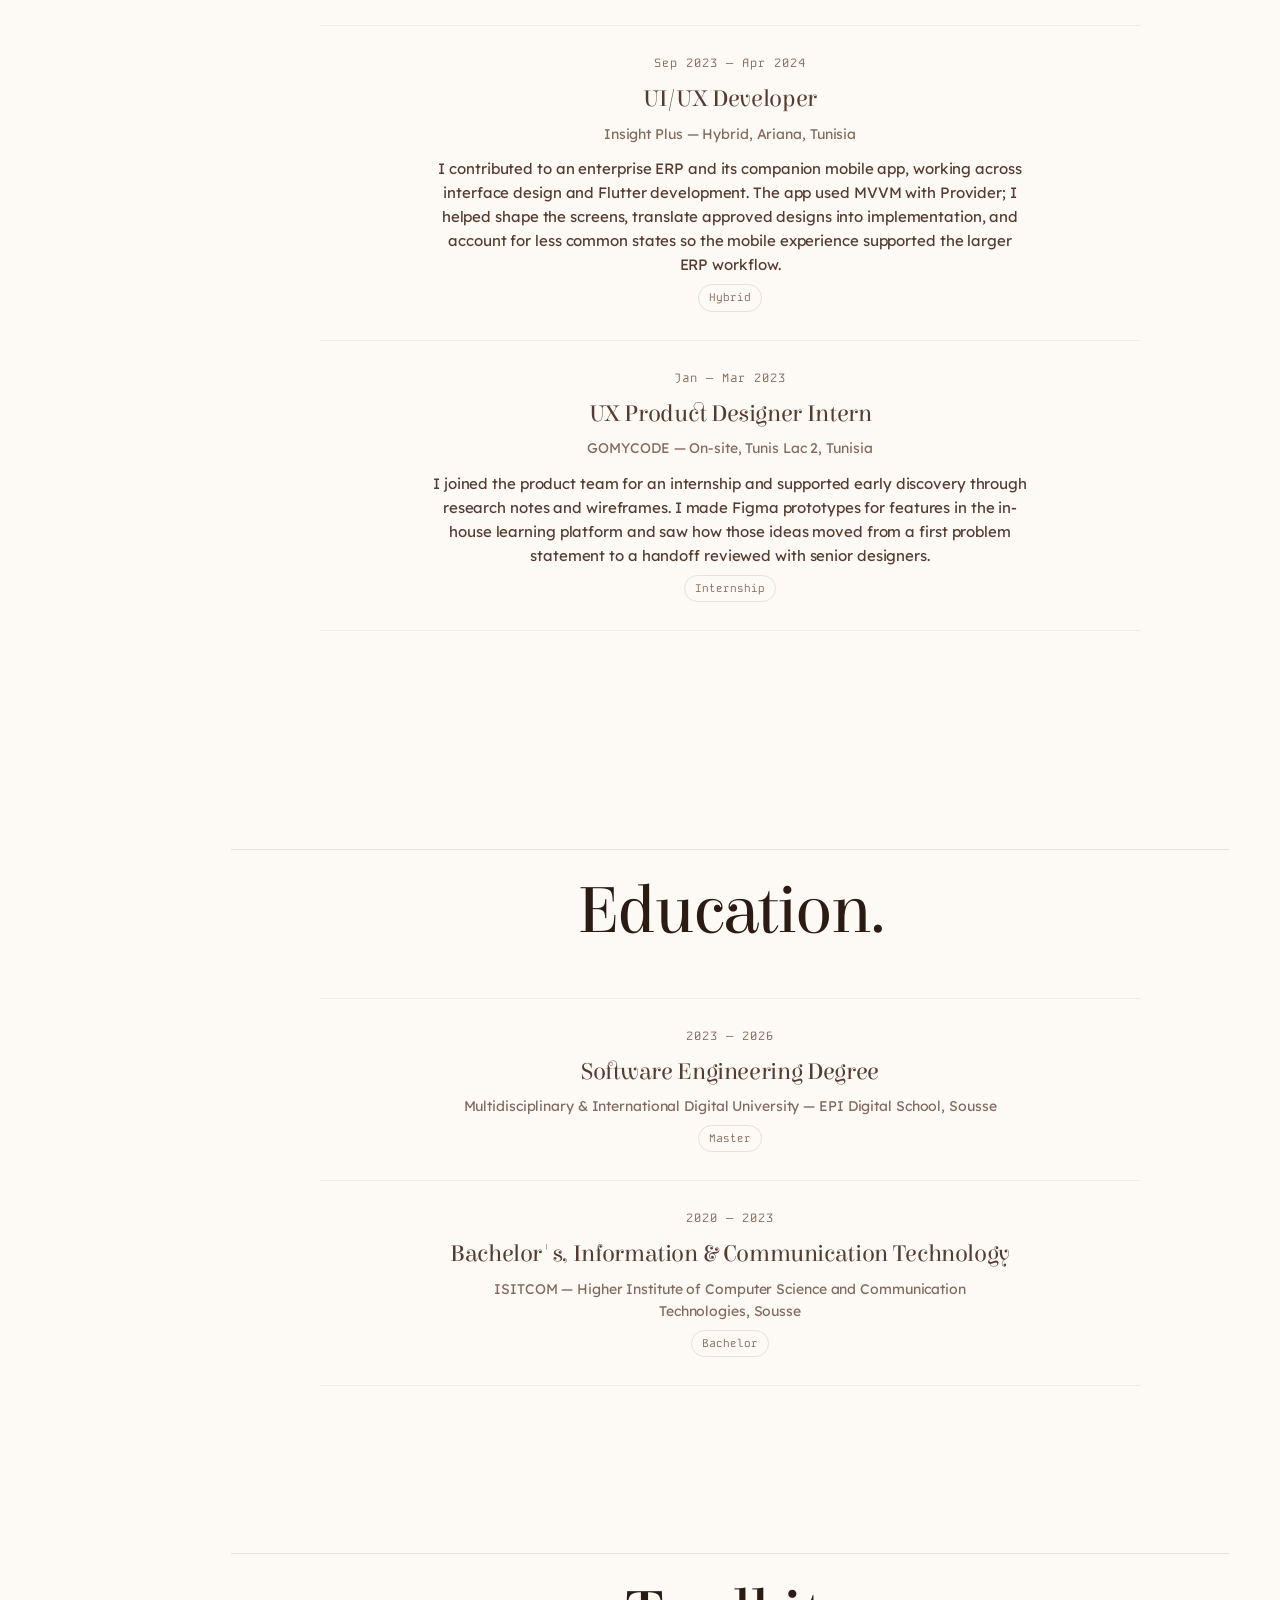
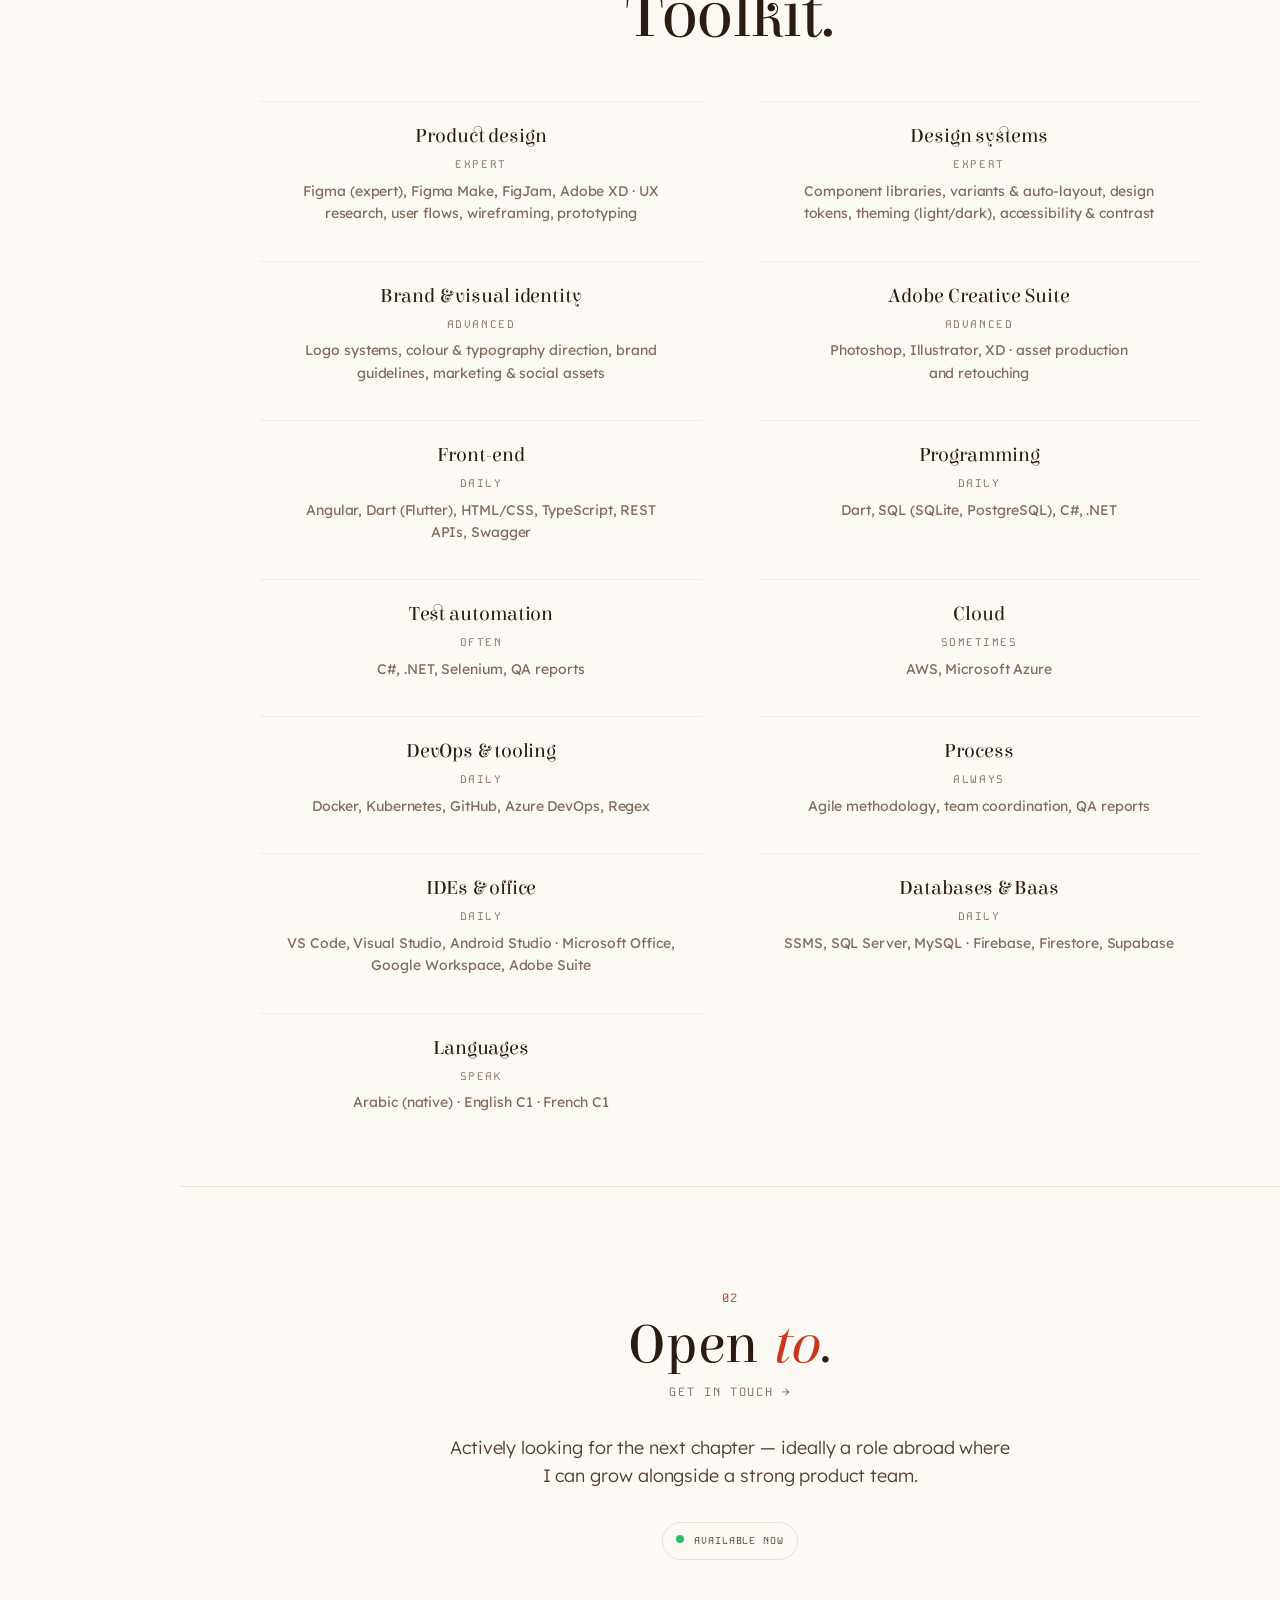
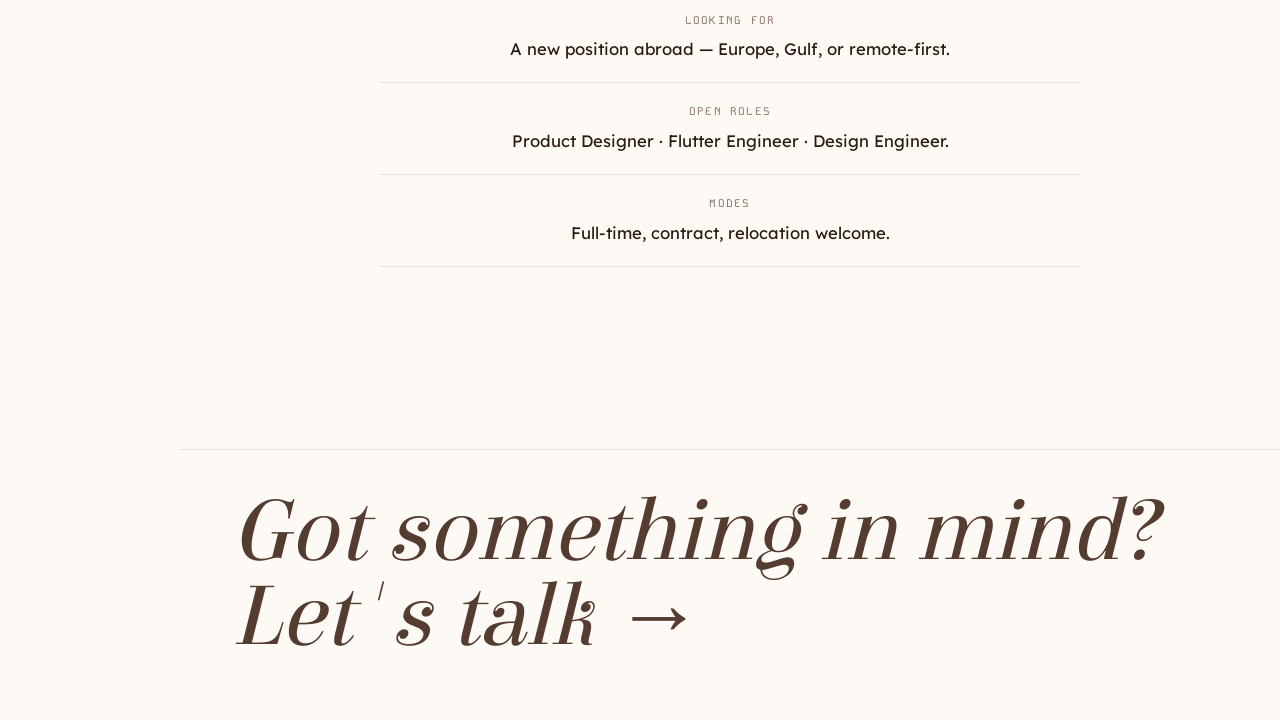
==== commit 5b18fc46: "updates" ====
--- a/index.html
+++ b/index.html
@@ -47,10 +47,9 @@
 
       <nav class="rail__nav" aria-label="Primary">
         <ul class="rail__list">
-          <li><a class="rail__link" href="./index.html"  aria-current="page">Home</a></li>
+          <li><a class="rail__link" href="./index.html#top" aria-current="page">Home</a></li>
           <li><a class="rail__link" href="./design.html">Design</a></li>
           <li><a class="rail__link" href="./work.html">Engineering</a></li>
-          <li><a class="rail__link" href="./about.html">About</a></li>
           <li><a class="rail__link" href="./tweets.html">Tweets</a></li>
           <li><a class="rail__link" href="./contact.html">Contact</a></li>
         </ul>
@@ -78,7 +77,7 @@
     <main class="page" id="main" tabindex="-1">
 
       <!-- ============ hero ============ -->
-      <section class="hero container">
+      <section class="hero container" id="top">
         <p class="eyebrow" data-reveal>Sousse, Tunisia — available now</p>
 
         <h1 class="display hero__name" data-reveal>
@@ -86,14 +85,10 @@
           <em>Ben&nbsp;Yaagoub</em><span style="color:var(--accent)">.</span>
         </h1>
 
-        <p class="type-line" data-reveal
-           data-typewriter='["I design in Figma and ship in Flutter.","Project Manager at Advance Web.","Half engineer. Half designer. No handoff gap.","Sousse, Tunisia — open to roles abroad."]'></p>
+        <p class="type-line" data-reveal data-typewriter='["Figma ideas, carried through to working apps.","Contract Project Manager at Advance Web.","Building Nesty for the Tunisian rental market.","Product design with hands-on engineering."]'></p>
 
         <p class="lead hero__bio" data-reveal>
-          Software engineer and lead product designer based in Sousse, Tunisia.
-          I design digital products in Figma, build them in Flutter, and lead
-          delivery from prototype to production. I previously led the design
-          team at TREND IT and now work as a Project Manager at Advance Web.
+          I'm a software engineer and product designer in Tunisia. I manage delivery at Advance Web as a contract Project Manager, and I'm building Nesty, my rental product for Tunisia. I care about the path between a useful Figma flow and an app people can rely on.
         </p>
 
         <div class="hero__cta" data-reveal>
@@ -101,58 +96,201 @@
             Download CV
             <span class="btn__arrow" aria-hidden="true">↓</span>
           </a>
-          <a class="btn btn--ghost" href="./contact.html">Get in touch</a>
+          <a class="btn btn--ghost" href="#about">A little about me</a>
         </div>
       </section>
 
       <hr class="sep" />
 
-      <!-- ============ 01 · two halves ============ -->
-      <section class="band container" aria-labelledby="two-h">
+      <section class="band container practice-section" aria-labelledby="practice-heading">
         <div class="band__head">
           <span class="band__num" data-reveal>01</span>
-          <h2 class="band__title" id="two-h" data-reveal>Two <em>halves</em>.</h2>
-        </div>
-
-        <div class="work-grid">
-          <a class="discipline" href="./design.html" data-reveal>
-            <span class="discipline__num">01 — Design</span>
-            <h3 class="discipline__title">UX/UI, brand identity &amp; design systems.</h3>
-            <p style="font-size:15px;">
-              I own the visual layer end to end — research and flows,
-              component libraries in Figma, colour and type systems, and the
-              brand rules that keep every screen recognisably the same product.
-            </p>
-            <div class="discipline__stack">
-              <span class="tag">Figma</span>
-              <span class="tag">Design systems</span>
-              <span class="tag">Branding</span>
-              <span class="tag">Prototyping</span>
-            </div>
-          </a>
-
-          <a class="discipline" href="./work.html" data-reveal>
-            <span class="discipline__num">02 — Engineering</span>
-            <h3 class="discipline__title">Software engineer &amp; mobile app specialist.</h3>
-            <p style="font-size:15px;">
-              The reason my designs survive handoff: I build them myself.
-              Mobile apps, back-office platforms, and multi-tenant SaaS — from
-              the prototype through to the store listing.
-            </p>
-            <div class="discipline__stack">
-              <span class="tag">Flutter</span>
-              <span class="tag">Next.js</span>
-              <span class="tag">Postgres</span>
-              <span class="tag">CI/CD</span>
-            </div>
-          </a>
+          <h2 class="band__title" id="practice-heading" data-reveal>Design &amp; engineering,<br /><em>working together</em>.</h2>
+        </div>
+        <p class="practice-copy" data-reveal>I move between product design and development: shaping a clear experience in Figma, then working through the details that bring it to life in code.</p>
+        <div class="practice-links" data-reveal>
+          <a class="link-arrow" href="./design.html">Explore design <span aria-hidden="true">?</span></a>
+          <a class="link-arrow" href="./work.html">Explore engineering <span aria-hidden="true">?</span></a>
         </div>
       </section>
 
       <hr class="sep" />
 
+      <!-- Profile, experience, education and skills -->
+      <section class="container profile-section" id="about" aria-labelledby="about-heading">
+        <h2 class="section-title" id="about-heading" data-reveal>Profile</h2>
+        <div class="bio" data-reveal>
+          <p>I'm a software engineer and product designer based in Tunisia. I like taking an idea from its first flow through Figma and into an app people can use. I stay close to the implementation so the small decisions in a design still make sense in a working product.</p>
+          <p>I'm currently managing delivery at <a href="https://www.linkedin.com/company/2862217/" target="_blank" rel="noopener">Advance Web</a> on a contract while building <a href="./project.html?id=nesty">Nesty</a>, my rental product for Tunisia, into a product of my own.</p>
+          <p>I previously led design at TREND IT, working across web and mobile products and carrying Figma work into Flutter implementation. That experience shaped how I think about design: it should give the team a clear direction and still hold up when people use it.</p>
+          <p>I'm focusing on app development and product design, and starting a Scrum Product Owner course to strengthen the product side of my work. <a href="https://www.udemy.com/course/certifiez-vous-scrum-product-owner/" target="_blank" rel="noopener">Course details</a>.</p>
+        </div>
+      </section>
+
+      <!-- experience -->
+      <section class="container is-loose centered-content" id="experience" aria-labelledby="experience-heading">
+        <div class="section-head">
+          <h2 class="section-title" id="experience-heading" data-reveal>Experience.</h2>
+        </div>
+
+        <ol class="timeline">
+          <li class="entry" data-reveal>
+            <span class="entry__when">Jul 2026 — Present</span>
+            <div>
+              <p class="entry__role">Project Manager</p>
+              <p class="entry__where">
+                <a href="https://www.linkedin.com/company/2862217/" target="_blank" rel="noopener">Advance Web</a>
+                — Hybrid, Délégation Djerba Houmet Souk, Médenine, Tunisia
+              </p>
+              <p class="entry__desc">
+                I coordinate delivery for an international project with a French client, keeping the team, priorities, and stakeholders aligned as work moves forward. The role sits between product and engineering: I help turn goals into a workable plan, support sprint follow-through, and keep testing and delivery visible as the project approaches its planned production release.
+              </p>
+            </div>
+            <span class="entry__tag">Contract</span>
+          </li>
+
+          <li class="entry" data-reveal>
+            <span class="entry__when">Nov 2024 — Jul 2026</span>
+            <div>
+              <p class="entry__role">Lead Design &amp; Software Engineer <span style="color:var(--muted)">(Flutter Specialist)</span></p>
+              <p class="entry__where">TREND IT — Remote, France</p>
+              <p class="entry__desc">
+                I led design work across web and mobile products, with a particular focus on back-office tools where dense workflows need to stay understandable. I carried Figma work into Flutter implementation, coordinated Agile routines in Azure DevOps, and worked with the wider team on backend services and end-to-end quality checks. That mix taught me to treat the handoff as a conversation between design, engineering, and the people using the product.
+              </p>
+            </div>
+            <span class="entry__tag">Lead</span>
+          </li>
+
+          <li class="entry" data-reveal>
+            <span class="entry__when">Jul — Nov 2024</span>
+            <div>
+              <p class="entry__role">UI/UX Designer &amp; Mobile Developer <span style="color:var(--muted)">(Flutter Specialist)</span></p>
+              <p class="entry__where">Quetratech — Remote, Mahdia, Tunisia</p>
+              <p class="entry__desc">
+                I worked on Flutter applications built with MVC and GetX, connecting interface work to REST APIs documented through Swagger. Alongside implementation, I refined authentication and everyday interaction flows, then checked the screens against the existing Figma system so the finished app felt consistent rather than merely close to the mock-up.
+              </p>
+            </div>
+            <span class="entry__tag">Contract</span>
+          </li>
+
+          <li class="entry" data-reveal>
+            <span class="entry__when">Sep 2023 — Apr 2024</span>
+            <div>
+              <p class="entry__role">UI/UX Developer</p>
+              <p class="entry__where">Insight Plus — Hybrid, Ariana, Tunisia</p>
+              <p class="entry__desc">
+                I contributed to an enterprise ERP and its companion mobile app, working across interface design and Flutter development. The app used MVVM with Provider; I helped shape the screens, translate approved designs into implementation, and account for less common states so the mobile experience supported the larger ERP workflow.
+              </p>
+            </div>
+            <span class="entry__tag">Hybrid</span>
+          </li>
+
+          <li class="entry" data-reveal>
+            <span class="entry__when">Jan — Mar 2023</span>
+            <div>
+              <p class="entry__role">UX Product Designer Intern</p>
+              <p class="entry__where">GOMYCODE — On-site, Tunis Lac 2, Tunisia</p>
+              <p class="entry__desc">
+                I joined the product team for an internship and supported early discovery through research notes and wireframes. I made Figma prototypes for features in the in-house learning platform and saw how those ideas moved from a first problem statement to a handoff reviewed with senior designers.
+              </p>
+            </div>
+            <span class="entry__tag">Internship</span>
+          </li>
+        </ol>
+      </section>
+
+      <!-- education -->
+      <section class="container joins-above centered-content" id="education" aria-labelledby="education-heading">
+        <div class="section-head">
+          <h2 class="section-title" id="education-heading" data-reveal>Education.</h2>
+        </div>
+
+        <ol class="timeline">
+          <li class="entry" data-reveal>
+            <span class="entry__when">2023 — 2026</span>
+            <div>
+              <p class="entry__role">Software Engineering Degree</p>
+              <p class="entry__where">Multidisciplinary &amp; International Digital University — EPI Digital School, Sousse</p>
+            </div>
+            <span class="entry__tag">Master</span>
+          </li>
+          <li class="entry" data-reveal>
+            <span class="entry__when">2020 — 2023</span>
+            <div>
+              <p class="entry__role">Bachelor's, Information &amp; Communication Technology</p>
+              <p class="entry__where">ISITCOM — Higher Institute of Computer Science and Communication Technologies, Sousse</p>
+            </div>
+            <span class="entry__tag">Bachelor</span>
+          </li>
+        </ol>
+      </section>
+
+      <!-- skills -->
+      <section class="container is-tight centered-content" id="toolbox" aria-labelledby="toolbox-heading">
+        <div class="section-head">
+          <h2 class="section-title" id="toolbox-heading" data-reveal>Toolkit.</h2>
+        </div>
+
+        <div class="skills-grid">
+          <div class="skill" data-reveal>
+            <div class="skill__head"><span class="skill__name">Product design</span><span class="skill__lvl">Expert</span></div>
+            <p class="skill__list">Figma (expert), Figma Make, FigJam, Adobe XD &middot; UX research, user flows, wireframing, prototyping</p>
+          </div>
+          <div class="skill" data-reveal>
+            <div class="skill__head"><span class="skill__name">Design systems</span><span class="skill__lvl">Expert</span></div>
+            <p class="skill__list">Component libraries, variants &amp; auto-layout, design tokens, theming (light/dark), accessibility &amp; contrast</p>
+          </div>
+          <div class="skill" data-reveal>
+            <div class="skill__head"><span class="skill__name">Brand &amp; visual identity</span><span class="skill__lvl">Advanced</span></div>
+            <p class="skill__list">Logo systems, colour &amp; typography direction, brand guidelines, marketing &amp; social assets</p>
+          </div>
+          <div class="skill" data-reveal>
+            <div class="skill__head"><span class="skill__name">Adobe Creative Suite</span><span class="skill__lvl">Advanced</span></div>
+            <p class="skill__list">Photoshop, Illustrator, XD &middot; asset production and retouching</p>
+          </div>
+          <div class="skill" data-reveal>
+            <div class="skill__head"><span class="skill__name">Front-end</span><span class="skill__lvl">Daily</span></div>
+            <p class="skill__list">Angular, Dart (Flutter), HTML/CSS, TypeScript, REST APIs, Swagger</p>
+          </div>
+          <div class="skill" data-reveal>
+            <div class="skill__head"><span class="skill__name">Programming</span><span class="skill__lvl">Daily</span></div>
+            <p class="skill__list">Dart, SQL (SQLite, PostgreSQL), C#, .NET</p>
+          </div>
+          <div class="skill" data-reveal>
+            <div class="skill__head"><span class="skill__name">Test automation</span><span class="skill__lvl">Often</span></div>
+            <p class="skill__list">C#, .NET, Selenium, QA reports</p>
+          </div>
+          <div class="skill" data-reveal>
+            <div class="skill__head"><span class="skill__name">Cloud</span><span class="skill__lvl">Sometimes</span></div>
+            <p class="skill__list">AWS, Microsoft Azure</p>
+          </div>
+          <div class="skill" data-reveal>
+            <div class="skill__head"><span class="skill__name">DevOps &amp; tooling</span><span class="skill__lvl">Daily</span></div>
+            <p class="skill__list">Docker, Kubernetes, GitHub, Azure DevOps, Regex</p>
+          </div>
+          <div class="skill" data-reveal>
+            <div class="skill__head"><span class="skill__name">Process</span><span class="skill__lvl">Always</span></div>
+            <p class="skill__list">Agile methodology, team coordination, QA reports</p>
+          </div>
+          <div class="skill" data-reveal>
+            <div class="skill__head"><span class="skill__name">IDEs &amp; office</span><span class="skill__lvl">Daily</span></div>
+            <p class="skill__list">VS Code, Visual Studio, Android Studio &middot; Microsoft Office, Google Workspace, Adobe Suite</p>
+          </div>
+           <div class="skill" data-reveal>
+            <div class="skill__head"><span class="skill__name">Databases &amp; Baas</span><span class="skill__lvl">Daily</span></div>
+            <p class="skill__list">SSMS, SQL Server, MySQL &middot; Firebase, Firestore, Supabase</p>
+          </div>
+          <div class="skill" data-reveal>
+            <div class="skill__head"><span class="skill__name">Languages</span><span class="skill__lvl">Speak</span></div>
+            <p class="skill__list">Arabic (native) &middot; English C1 &middot; French C1</p>
+          </div>
+        </div>
+      </section>
+
+      <hr class="sep" />
+
       <!-- ============ 02 · open to ============ -->
-      <section class="band container open-section" aria-labelledby="open-h">
+      <section class="band container open-section centered-content" aria-labelledby="open-h">
         <div class="band__head">
           <span class="band__num" data-reveal>02</span>
           <h2 class="band__title" id="open-h" data-reveal>Open <em>to</em>.</h2>
--- a/assets/css/style.css
+++ b/assets/css/style.css
@@ -138,7 +138,6 @@
 
 .shot a:focus-visible,
 .case:focus-within,
-.discipline:focus-visible,
 .arc-item a:focus-visible { outline-offset: 4px; }
 
 /* skip link — first tab stop on every page */
@@ -161,47 +160,6 @@
 .skip-link:focus-visible { transform: translateY(0); outline-offset: 3px; }
 
 ::selection { background: var(--accent); color: #fff; }
-
-/* cursor ---------------------------------------------------------- */
-/* hide the native cursor only on devices that have a fine pointer */
-@media (hover: hover) and (pointer: fine) {
-  body { cursor: none; }
-  a, button, [data-cursor] { cursor: none; }
-}
-
-.cursor-dot,
-.cursor-ring {
-  position: fixed;
-  top: 0; left: 0;
-  pointer-events: none;
-  z-index: 9999;
-  transform: translate(-50%, -50%);
-  mix-blend-mode: difference;
-}
-
-.cursor-dot {
-  width: 6px; height: 6px;
-  background: #fff;
-  border-radius: 50%;
-  transition: opacity .2s var(--ease);
-}
-
-.cursor-ring {
-  width: 36px; height: 36px;
-  border: 1px solid #fff;
-  border-radius: 50%;
-  transition: width .25s var(--ease), height .25s var(--ease),
-              background .25s var(--ease), border-color .25s var(--ease);
-}
-
-.cursor-ring.is-hover {
-  width: 64px; height: 64px;
-  background: #fff;
-}
-
-@media (hover: none), (pointer: coarse) {
-  .cursor-dot, .cursor-ring { display: none; }
-}
 
 /* layout ---------------------------------------------------------- */
 .app {
@@ -389,10 +347,6 @@
   .mobile-nav-overlay .rail__foot svg { width: 16px; height: 16px; }
   .mobile-nav-overlay .theme-toggle { width: 36px; height: 36px; }
   .mobile-nav-overlay .theme-toggle svg { width: 16px; height: 16px; }
-}
-
-@media (max-width: 768px) {
-  .cursor-dot, .cursor-ring { display: none !important; }
 }
 
 .rail__brand {
@@ -847,40 +801,6 @@
 .btn--cv .btn__arrow { transition: transform var(--t-slow) var(--settle); }
 .btn--cv:hover .btn__arrow,
 .btn--cv:focus-visible .btn__arrow { transform: translateY(3px); }
-/* "what I do" cards ---------------------------------------------- */
-.work-grid {
-  display: grid;
-  grid-template-columns: repeat(3, 1fr);
-  gap: 24px;
-  margin-top: 56px;
-}
-@media (max-width: 900px) { .work-grid { grid-template-columns: 1fr; } }
-@media (max-width: 480px) { .work-grid { gap: 16px; }
-  .discipline { padding: 28px 20px; min-height: 260px; } }
-
-.discipline {
-  padding: 40px 32px;
-  border: 1px solid var(--line);
-  border-radius: 20px;
-  background: var(--surface);
-  display: flex; flex-direction: column; gap: 16px;
-  min-height: 320px;
-  position: relative;
-  overflow: hidden;
-  transition: transform .5s var(--ease), border-color .3s var(--ease);
-}
-.discipline:hover { transform: translateY(-6px); border-color: var(--ink); }
-.discipline__num {
-  font-family: var(--mono);
-  font-size: 11px;
-  letter-spacing: 0.18em;
-  color: var(--muted);
-}
-.discipline__title { margin-top: auto; }
-.discipline__stack {
-  display: flex; flex-wrap: wrap; gap: 6px;
-  margin-top: 12px;
-}
 .tag {
   font-family: var(--mono);
   font-size: 11px;
@@ -906,6 +826,127 @@
 .about-hero__title { font-size: clamp(56px, 9vw, 132px); }
 
 .bio p + p { margin-top: 18px; }
+
+.profile-section {
+  padding-block: clamp(44px, 7vw, 88px);
+  scroll-margin-top: 24px;
+}
+.profile-section .section-title {
+  margin-bottom: 24px;
+  color: var(--accent);
+  font-size: clamp(28px, 3vw, 36px);
+  letter-spacing: 0;
+}
+.profile-section .bio { max-width: 78ch; }
+.profile-section .bio p { line-height: 1.8; }
+#experience, #education, #toolbox { scroll-margin-top: 24px; }
+
+@media (hover: hover) {
+  .bio:has(p:focus-within) p:not(:focus-within) { opacity: .34; }
+  .bio p:focus-within { color: var(--ink); opacity: 1; }
+}
+
+.practice-section { text-align: center; }
+.practice-section .band__head { justify-content: center; }
+.practice-section .band__title { max-width: 22ch; }
+.practice-copy {
+  max-width: 54ch;
+  margin: 0 auto;
+  color: var(--muted);
+  font-size: clamp(17px, 1.6vw, 21px);
+  line-height: 1.7;
+}
+.practice-links {
+  display: flex;
+  justify-content: center;
+  flex-wrap: wrap;
+  gap: 28px;
+  margin-top: 28px;
+}
+
+.centered-content .section-head,
+.centered-content .band__head { justify-content: center; text-align: center; }
+.centered-content .section-title { text-align: center; }
+.centered-content .timeline {
+  width: min(100%, 820px);
+  margin-inline: auto;
+  text-align: center;
+}
+.centered-content .entry {
+  display: flex;
+  flex-direction: column;
+  align-items: center;
+  gap: 7px;
+  padding: 28px 12px;
+  text-align: center;
+  transition: opacity .4s var(--ease), transform .4s var(--ease-out);
+}
+.centered-content .entry:hover { padding-left: 12px; transform: translateY(-3px); }
+.centered-content .entry__when { padding-top: 0; }
+.centered-content .entry__where { max-width: 66ch; margin-inline: auto; }
+.centered-content .entry__desc { max-width: 66ch; margin: 12px auto 0; }
+.centered-content .entry__tag { align-self: center; justify-self: center; }
+.centered-content .timeline:has(.entry:hover) .entry:not(:hover) { opacity: .3; }
+.centered-content .entry p { transition: color .35s var(--ease); }
+.centered-content .entry:hover .entry__role,
+.centered-content .entry:hover .entry__where { color: var(--accent); }
+.centered-content .entry:hover .entry__desc { color: var(--ink); }
+
+.centered-content .skills-grid {
+  width: min(100%, 940px);
+  margin-inline: auto;
+  text-align: center;
+}
+.centered-content .skill {
+  align-items: center;
+  padding: 18px 12px 8px;
+  transition: opacity .4s var(--ease), transform .4s var(--ease-out), border-color .4s var(--ease);
+}
+.centered-content .skill__head { flex-direction: column; align-items: center; gap: 4px; }
+.centered-content .skill__list { max-width: 44ch; }
+.centered-content .skills-grid:has(.skill:hover) .skill:not(:hover) { opacity: .3; }
+.centered-content .skill:hover { border-color: var(--accent); transform: translateY(-3px); }
+.centered-content .skill:hover .skill__name { color: var(--accent); }
+.centered-content .skill:hover .skill__list { color: var(--ink); }
+
+.centered-content.open-section .band__head {
+  flex-direction: column;
+  align-items: center;
+  gap: 8px;
+  margin-bottom: var(--s6);
+}
+.centered-content .open-section__link { margin-left: 0; }
+.centered-content .open-section__intro {
+  flex-direction: column;
+  align-items: center;
+  text-align: center;
+  margin-bottom: var(--s6);
+}
+.centered-content .open-section__intro .lead { margin-inline: auto; }
+.centered-content .open-list {
+  width: min(100%, 700px);
+  margin-inline: auto;
+  border-top: 0;
+}
+.centered-content .open-list li {
+  display: flex;
+  flex-direction: column;
+  justify-content: center;
+  gap: 8px;
+  padding: 20px 12px;
+  text-align: center;
+  transition: opacity .4s var(--ease), transform .4s var(--ease-out);
+}
+.centered-content .open-list:has(li:hover) li:not(:hover) { opacity: .3; }
+.centered-content .open-list li:hover { transform: translateY(-2px); }
+.centered-content .open-list li:hover .home-list__label { color: var(--accent); }
+.centered-content .open-list li:hover .home-list__value { color: var(--accent); }
+
+@media (prefers-reduced-motion: reduce) {
+  .centered-content .entry,
+  .centered-content .skill,
+  .centered-content .open-list li { transition: none; }
+}
 
 
 .section-head {
@@ -1838,7 +1879,7 @@
 .stat__num {
   font-family: var(--serif);
   font-weight: 300;
-  font-size: clamp(30px, 3.4vw, 46px);
+  font-size: clamp(24px, 2.8vw, 36px);
   line-height: 1;
   letter-spacing: -0.03em;
 }
@@ -2264,7 +2305,7 @@
   .btn:hover .btn__arrow, .btn:focus-visible .btn__arrow,
   .rail__link:hover, .rail__link:focus-visible, .rail__link:active,
   .arc-item a:hover, .arc-item a:focus-visible, .arc-item a:active,
-  .shot a:hover, .case:hover, .discipline:hover, .design-card > a:hover,
+  .shot a:hover, .case:hover, .design-card > a:hover,
   .design-card > a:focus-visible,
   .entry:hover, .arc-item a:active,
   .filter:active {
@@ -2287,13 +2328,6 @@
   /* parallax is JS-driven; the script checks the same query and skips
      it entirely, but clear any inline transform it may have set. */
   [data-parallax] { transform: none !important; }
-
-  /* the custom cursor is a rAF loop chasing the pointer — exactly the
-     kind of continuous motion this query is asking us to stop. the
-     script does not create it at all under reduced motion, so the
-     native cursor must come back. */
-  body, a, button, [data-cursor] { cursor: auto !important; }
-  .cursor-dot, .cursor-ring { display: none !important; }
 
   .tweet-card { opacity: 1 !important; transform: none !important; }
 }
@@ -2398,6 +2432,8 @@
 }
 .design-card > a:hover, .design-card > a:focus-visible { border-color: var(--ink-soft); transform: translateY(-3px); }
 .design-card__media { display: block; aspect-ratio: 4 / 3; overflow: hidden; background: var(--surface); }
+.design-card--poster .design-card__media { background: #102040; }
+.design-card--poster .design-card__media img { object-fit: contain; }
 .design-card__media img { display: block; width: 100%; height: 100%; object-fit: cover; object-position: center; transition: transform .45s var(--ease); }
 .design-card > a:hover img { transform: scale(1.025); }
 .design-card__body { display: flex; flex-direction: column; gap: 8px; padding: 16px 17px 18px; }
@@ -2405,6 +2441,20 @@
 .design-card__title { font: 400 clamp(22px, 2vw, 29px)/1.1 var(--serif); }
 .design-card__description { color: var(--ink-soft); font-size: 13px; line-height: 1.5; }
 .design-card__view { margin-top: 7px; color: var(--accent); font: 10px var(--mono); letter-spacing: .08em; text-transform: uppercase; }
+@media (hover: hover) {
+  .bio p {
+    color: var(--muted);
+    transition: color .45s var(--ease), opacity .45s var(--ease);
+  }
+  .bio:has(p:hover) p:not(:hover) { opacity: .34; }
+  .bio p:hover { color: var(--ink); opacity: 1; }
+  .bio p a { color: color-mix(in srgb, var(--accent) 48%, var(--muted)); transition: color .35s var(--ease); }
+  .bio p:hover a { color: var(--accent); }
+  .bio p a:hover { text-decoration: underline; text-underline-offset: 4px; }
+  .design-card > a:hover .design-card__title,
+  .pjt__link:hover .pjt__name,
+  .tweet-card:hover .tweet-name { color: var(--accent); }
+}
 .design-empty { padding: var(--s7) 0; text-align: center; color: var(--muted); font: 11px var(--mono); text-transform: uppercase; }
 .design-empty[hidden] { display: none; }
 @media (max-width: 960px) { .design-grid { grid-template-columns: repeat(2, minmax(0, 1fr)); } }
@@ -2415,6 +2465,30 @@
   .design-controls__selects { flex-wrap: wrap; }
   .design-controls__status { grid-column: auto; }
   .design-grid { grid-template-columns: 1fr; }
+}
+/* Engineering projects use a compact list; these controls filter the list by product type. */
+.engineering-filters {
+  display: flex;
+  flex-wrap: wrap;
+  align-items: center;
+  gap: 7px;
+  margin: 0 0 var(--s5);
+  padding: var(--s4) 0;
+  border-block: 1px solid var(--line);
+}
+.engineering-filters .filter { min-height: 36px; padding: 8px 13px; font-size: 11px; }
+.engineering-filters__status {
+  margin: 0 0 0 auto;
+  color: var(--muted);
+  font: 10px var(--mono);
+  letter-spacing: .1em;
+  text-transform: uppercase;
+}
+.pjt[hidden] { display: none; }
+@media (max-width: 620px) {
+  .engineering-filters { flex-wrap: nowrap; overflow-x: auto; }
+  .engineering-filters .filter { flex: none; }
+  .engineering-filters__status { margin-left: auto; white-space: nowrap; }
 }
 
 /* Experience updates on the engineering page. */
--- a/assets/css/theme.css
+++ b/assets/css/theme.css
@@ -53,12 +53,10 @@
 .section-title,
 .hero__name,
 .case__title,
-.discipline__title,
 .foot__big { font-family: var(--serif); font-weight: 400; letter-spacing: -0.01em; }
 
 .eyebrow,
 .tag,
-.discipline__num,
 .home-list__label,
 .mono { font-family: var(--mono); text-transform: uppercase; letter-spacing: .11em; }
 
@@ -249,7 +247,7 @@
 /* Elsie has no 300/500 weights — clamp everything display to 400/900
    so the browser stops synthesising a fake light. */
 .display, .section-title, .hero__name,
-.case__title, .discipline__title, .band__title,
+.case__title, .band__title,
 .foot__big, .pjt__name { font-weight: 400; font-variation-settings: normal; }
 
 /* hero: Elsie's tall ascenders need less leading than Fraunces did */
